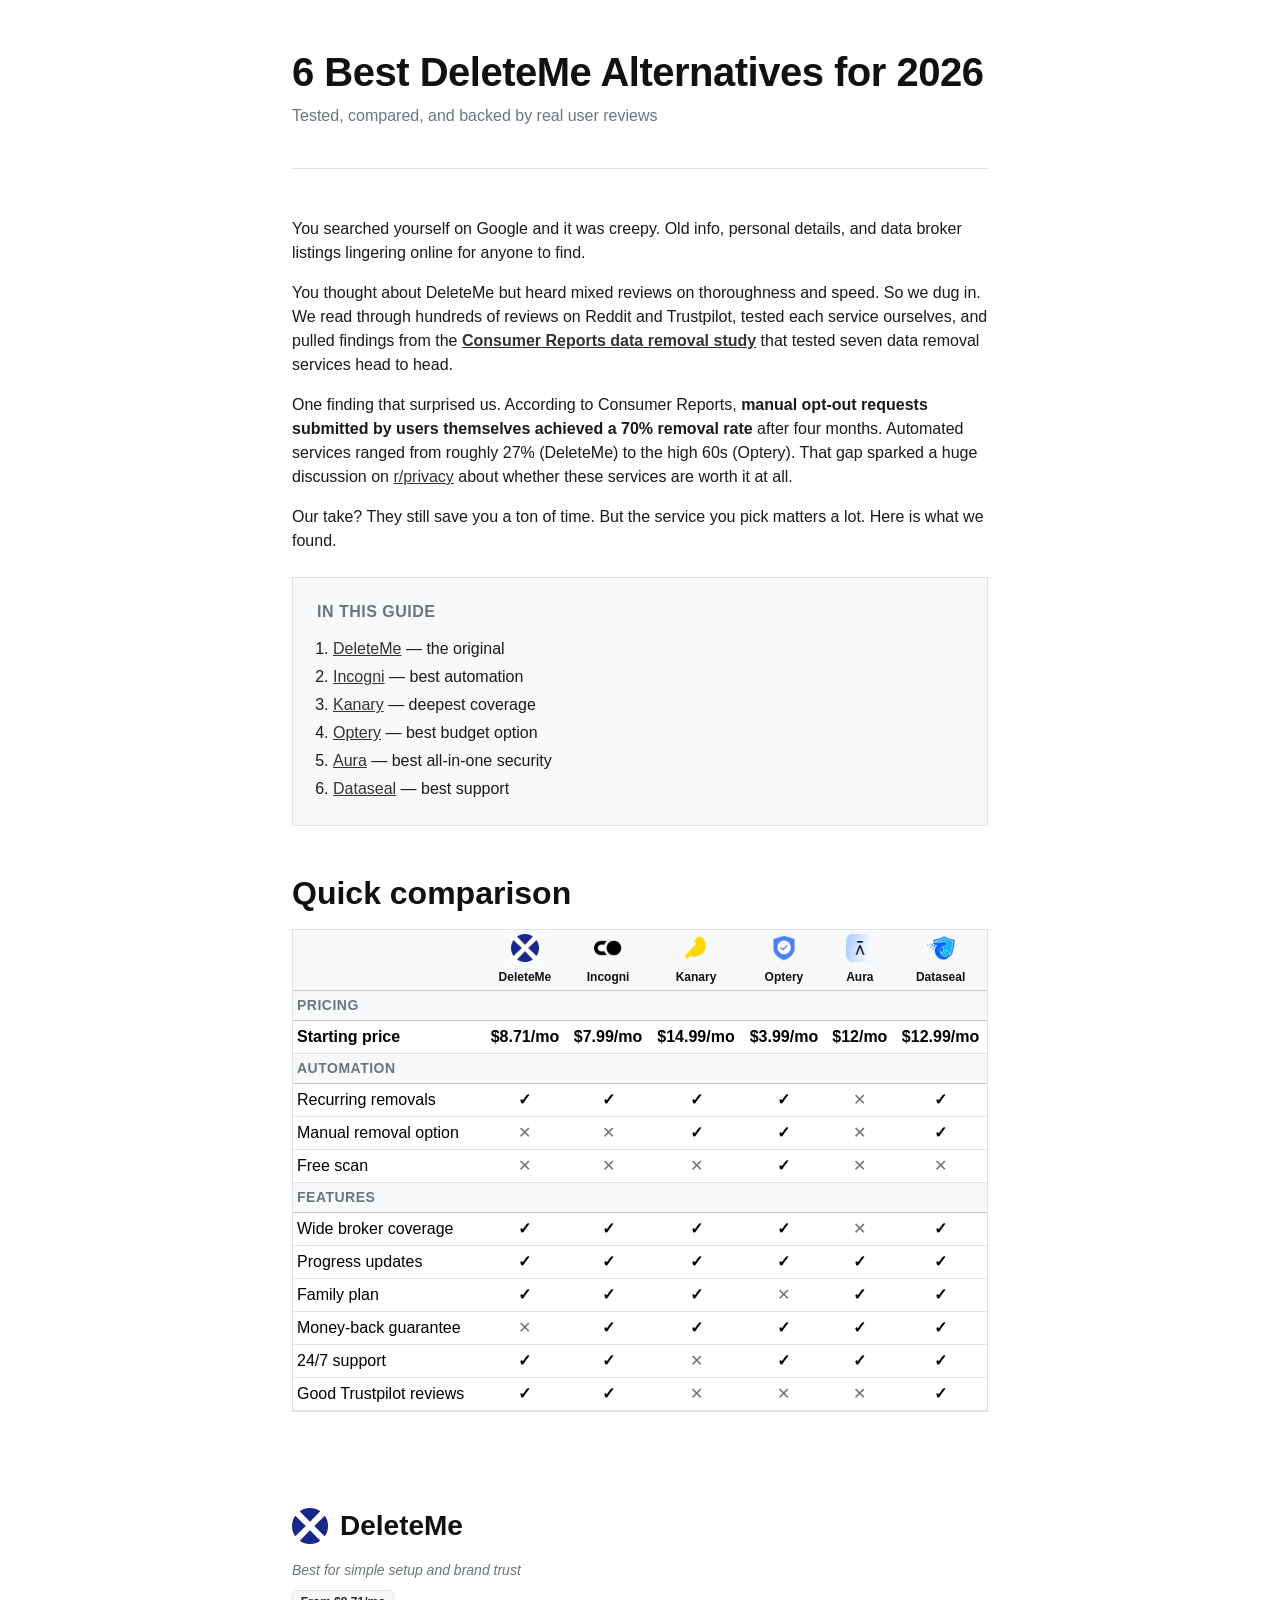
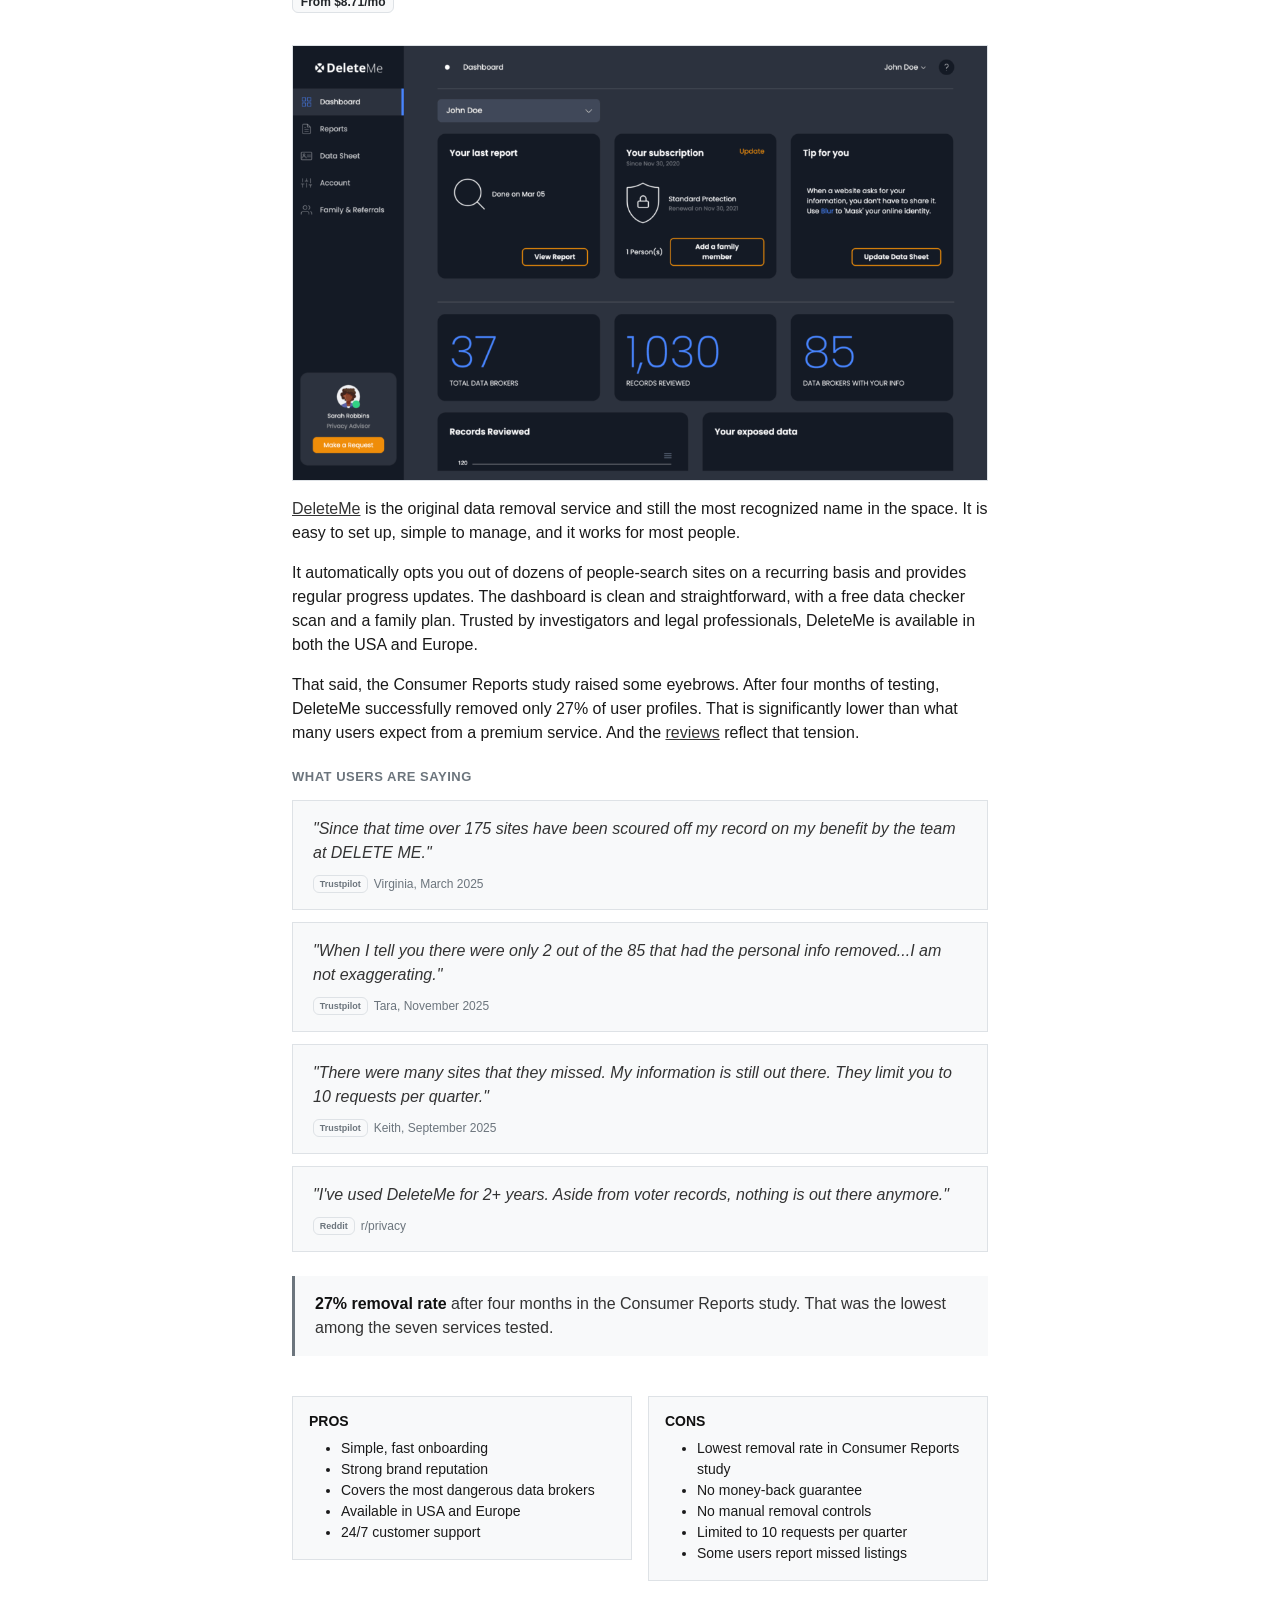
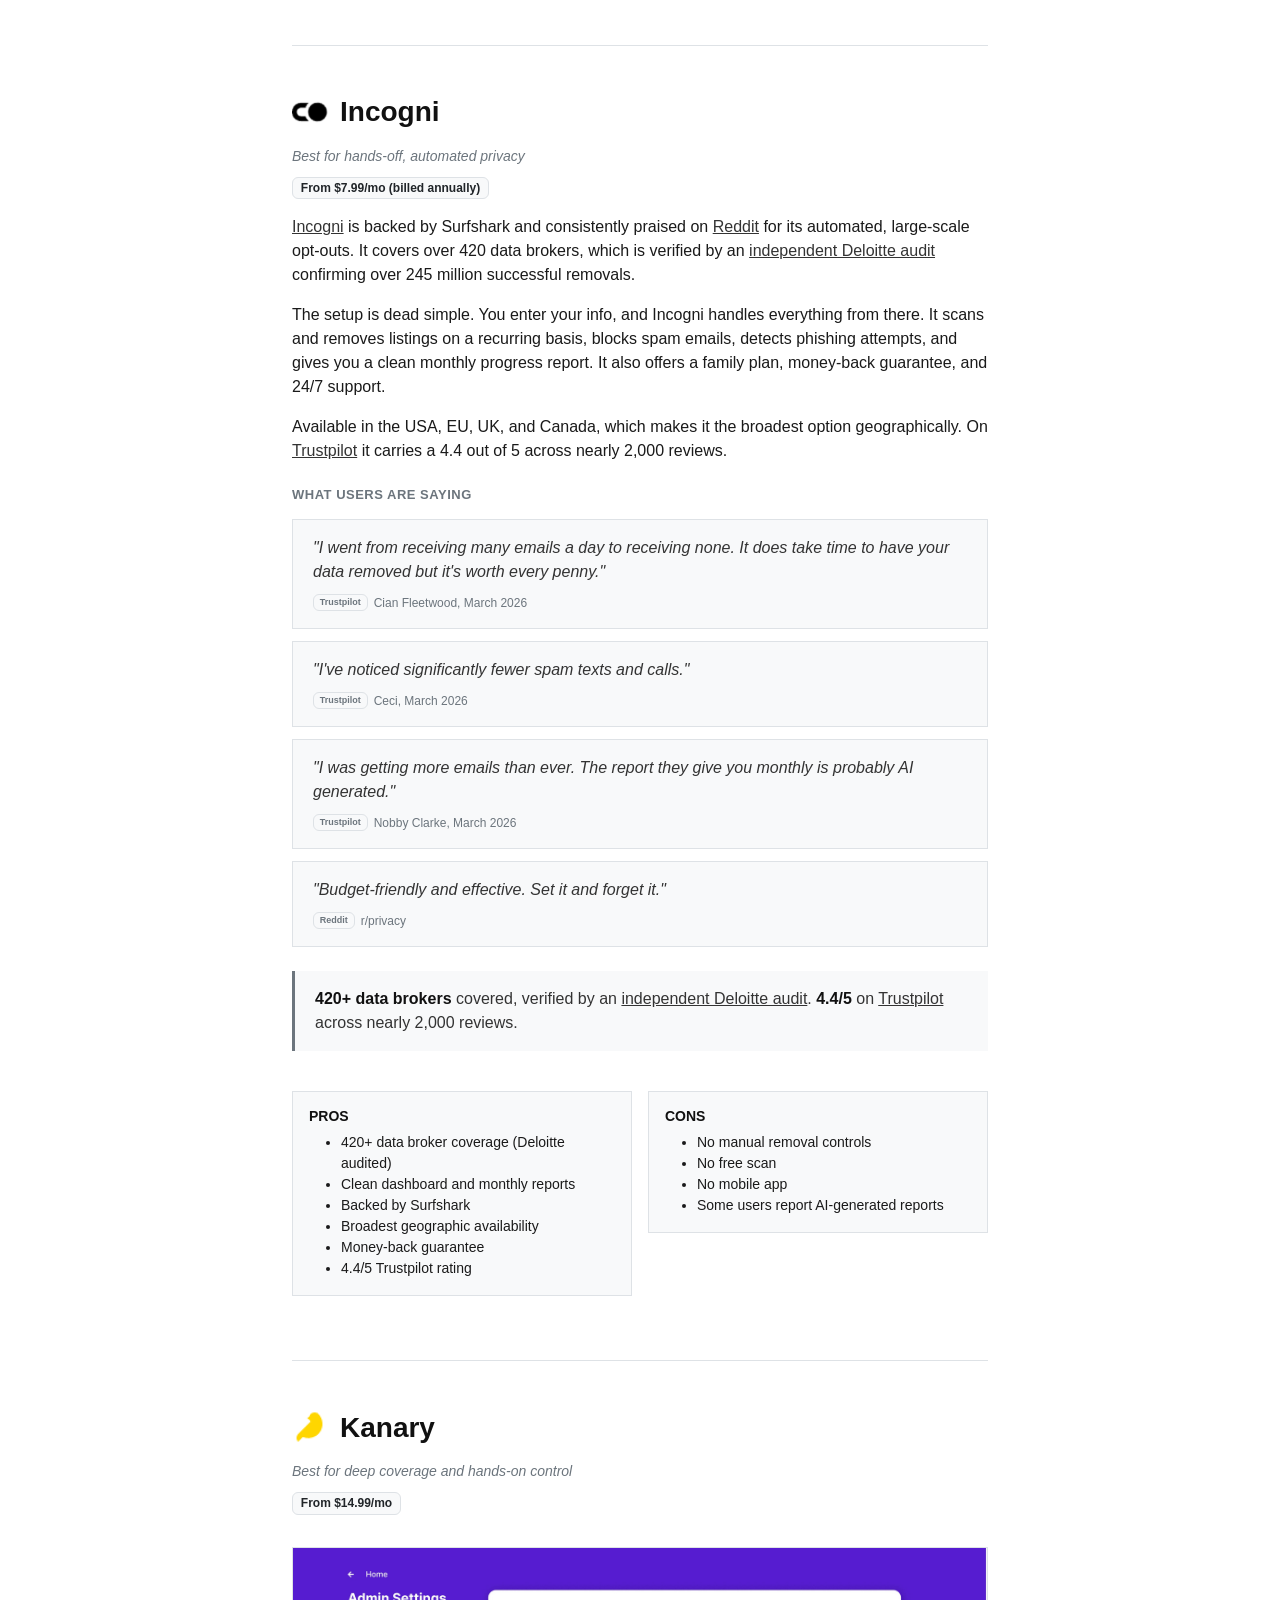
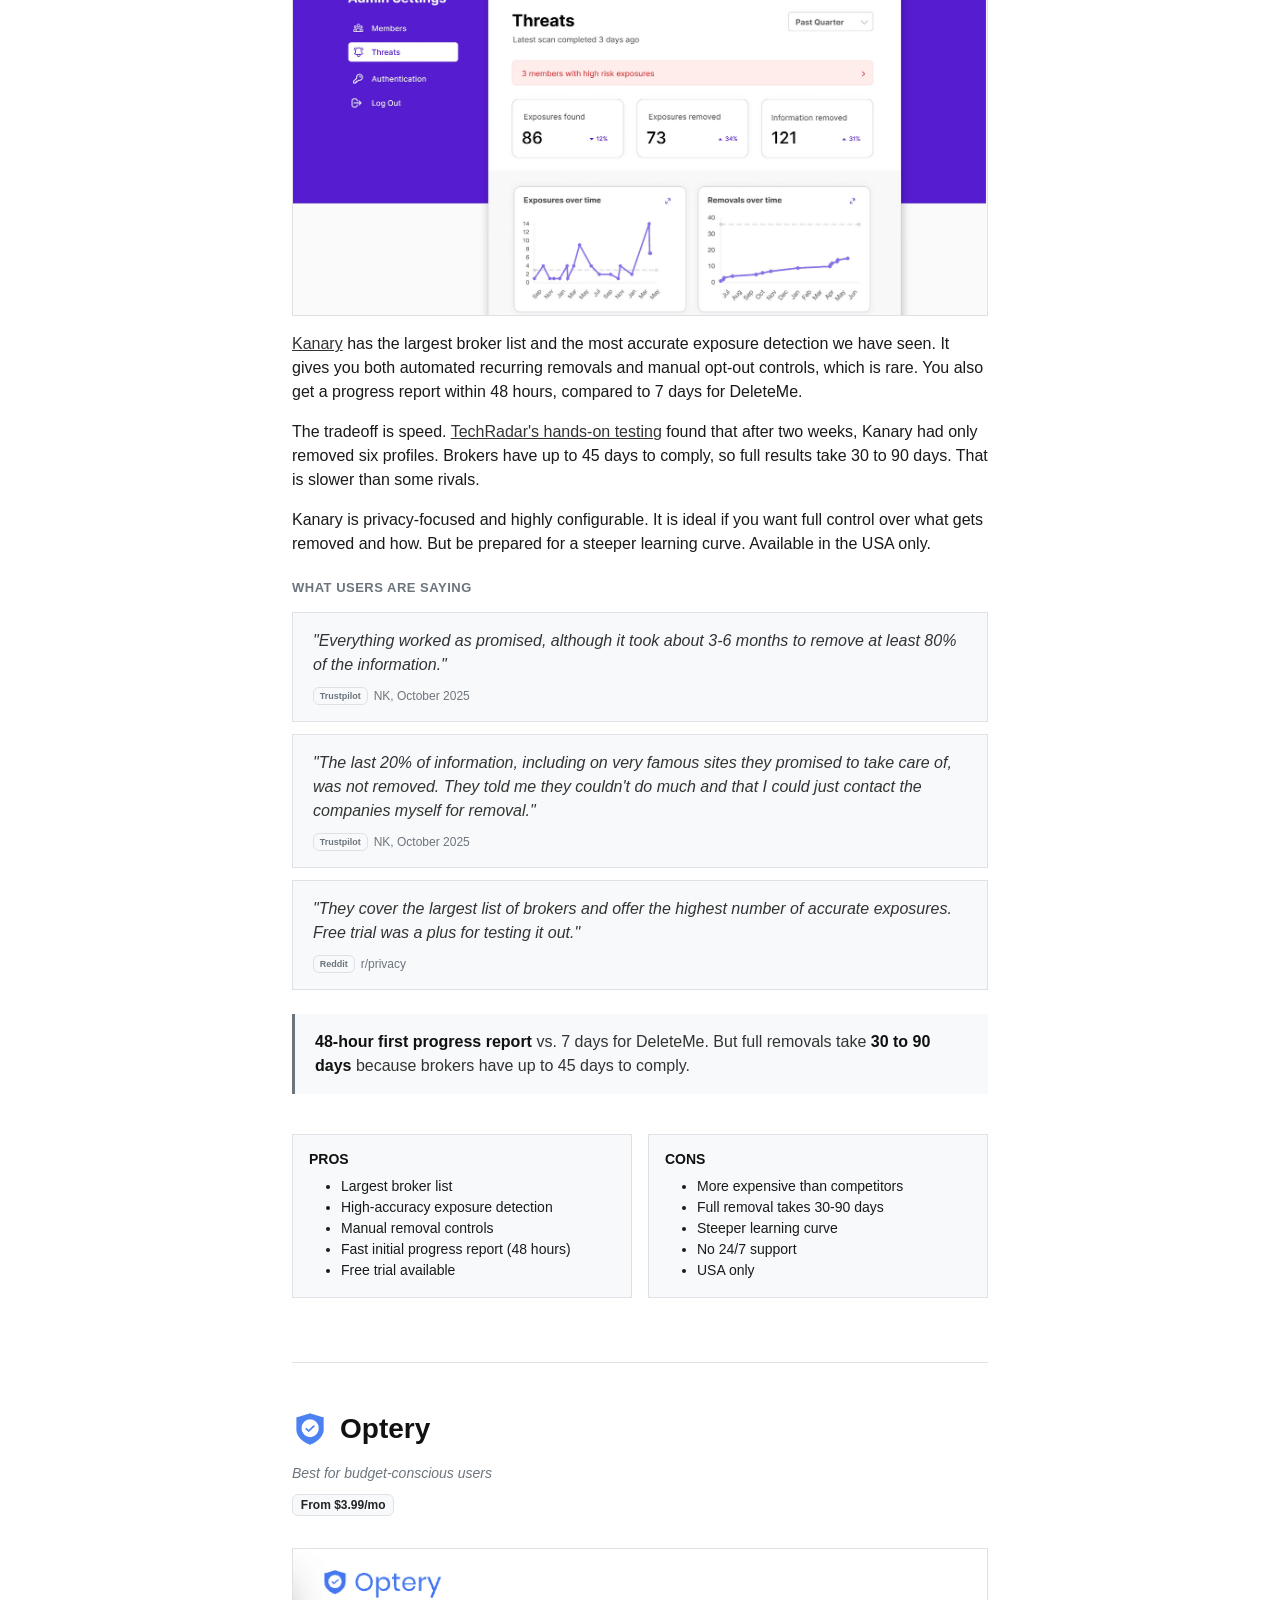
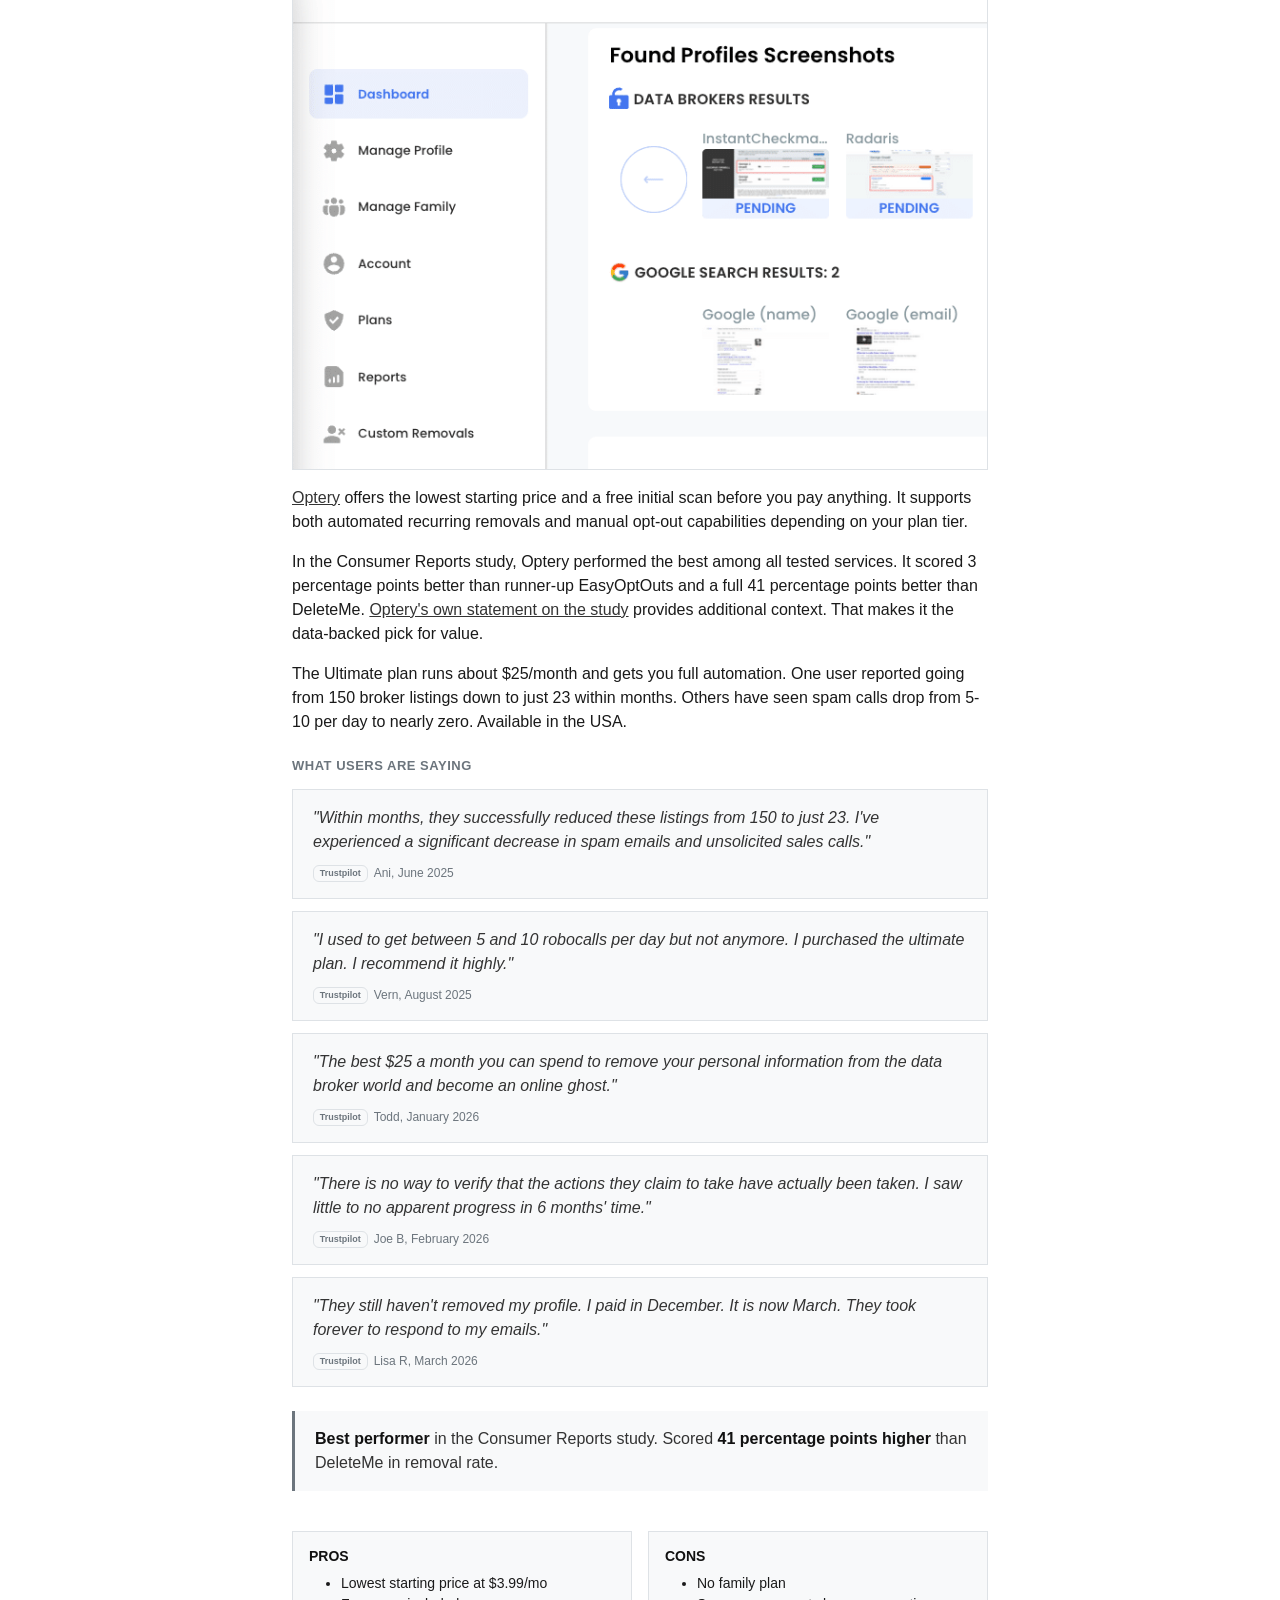
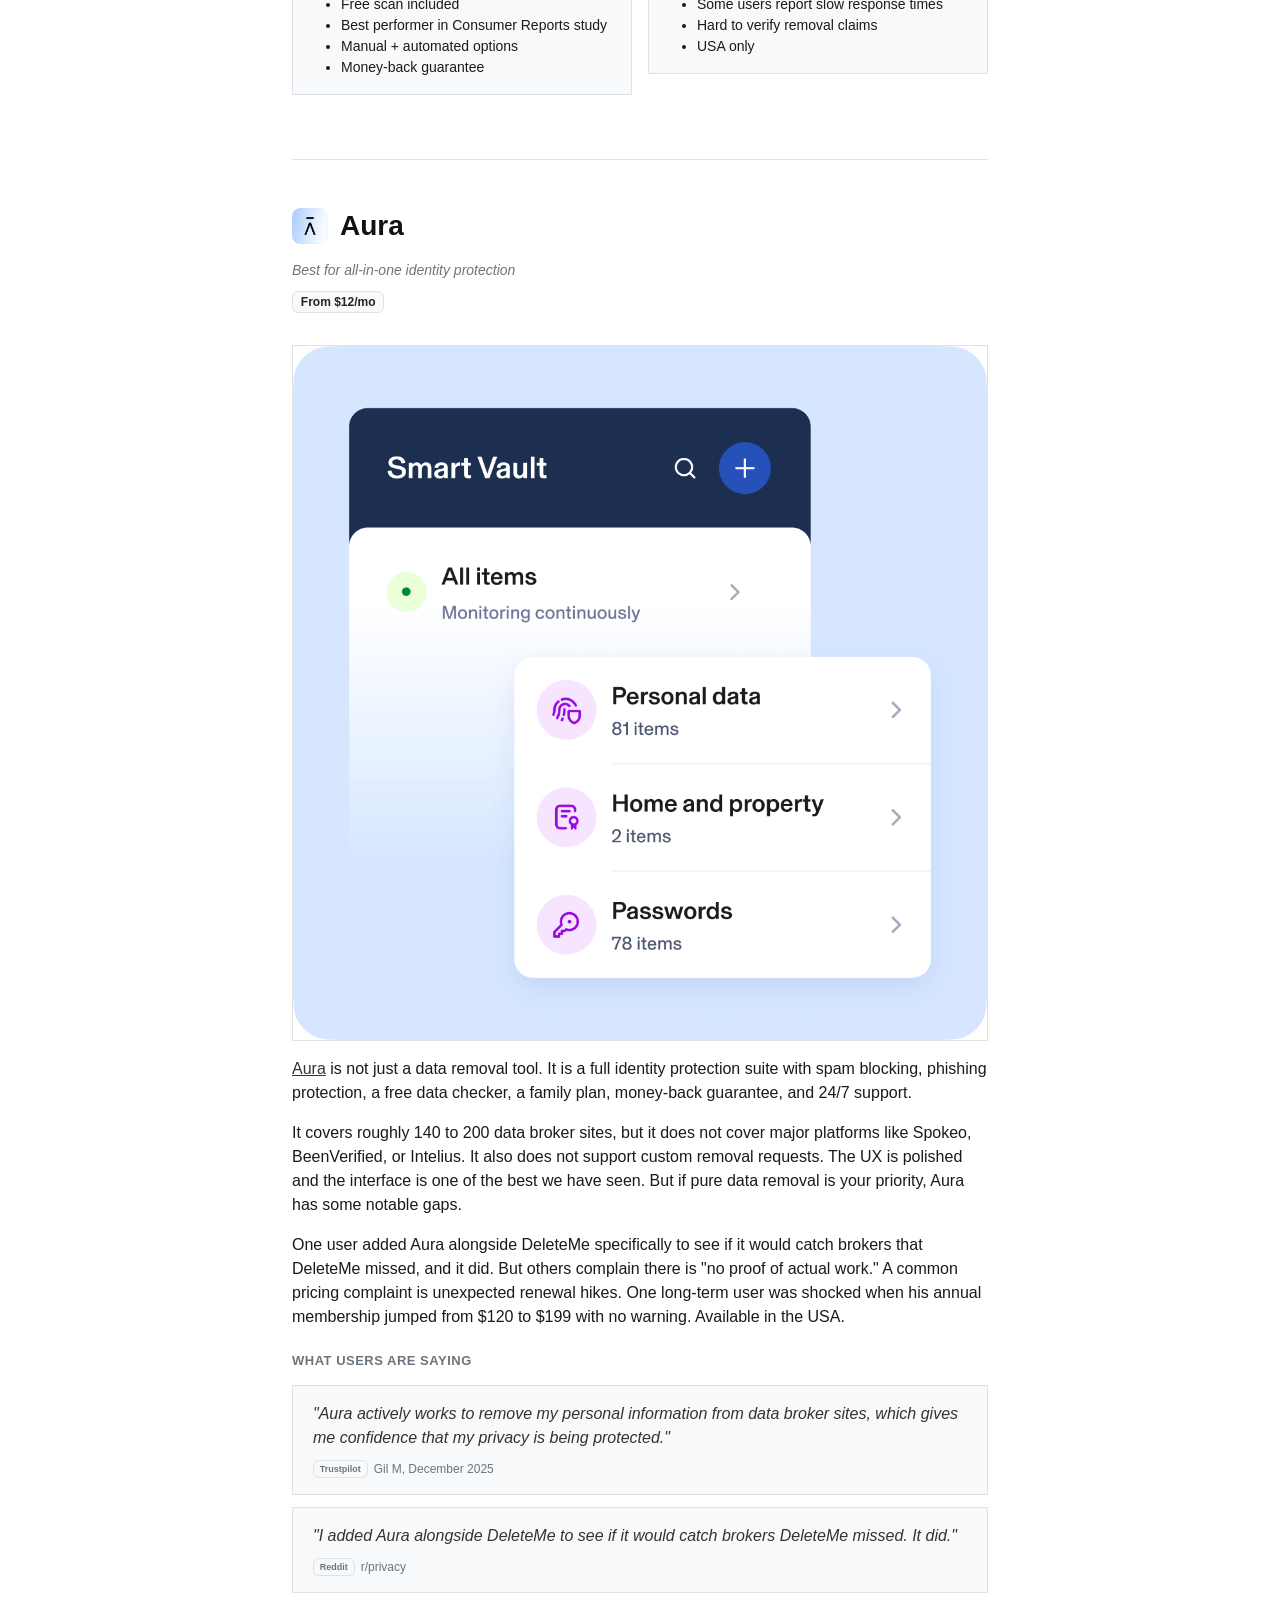
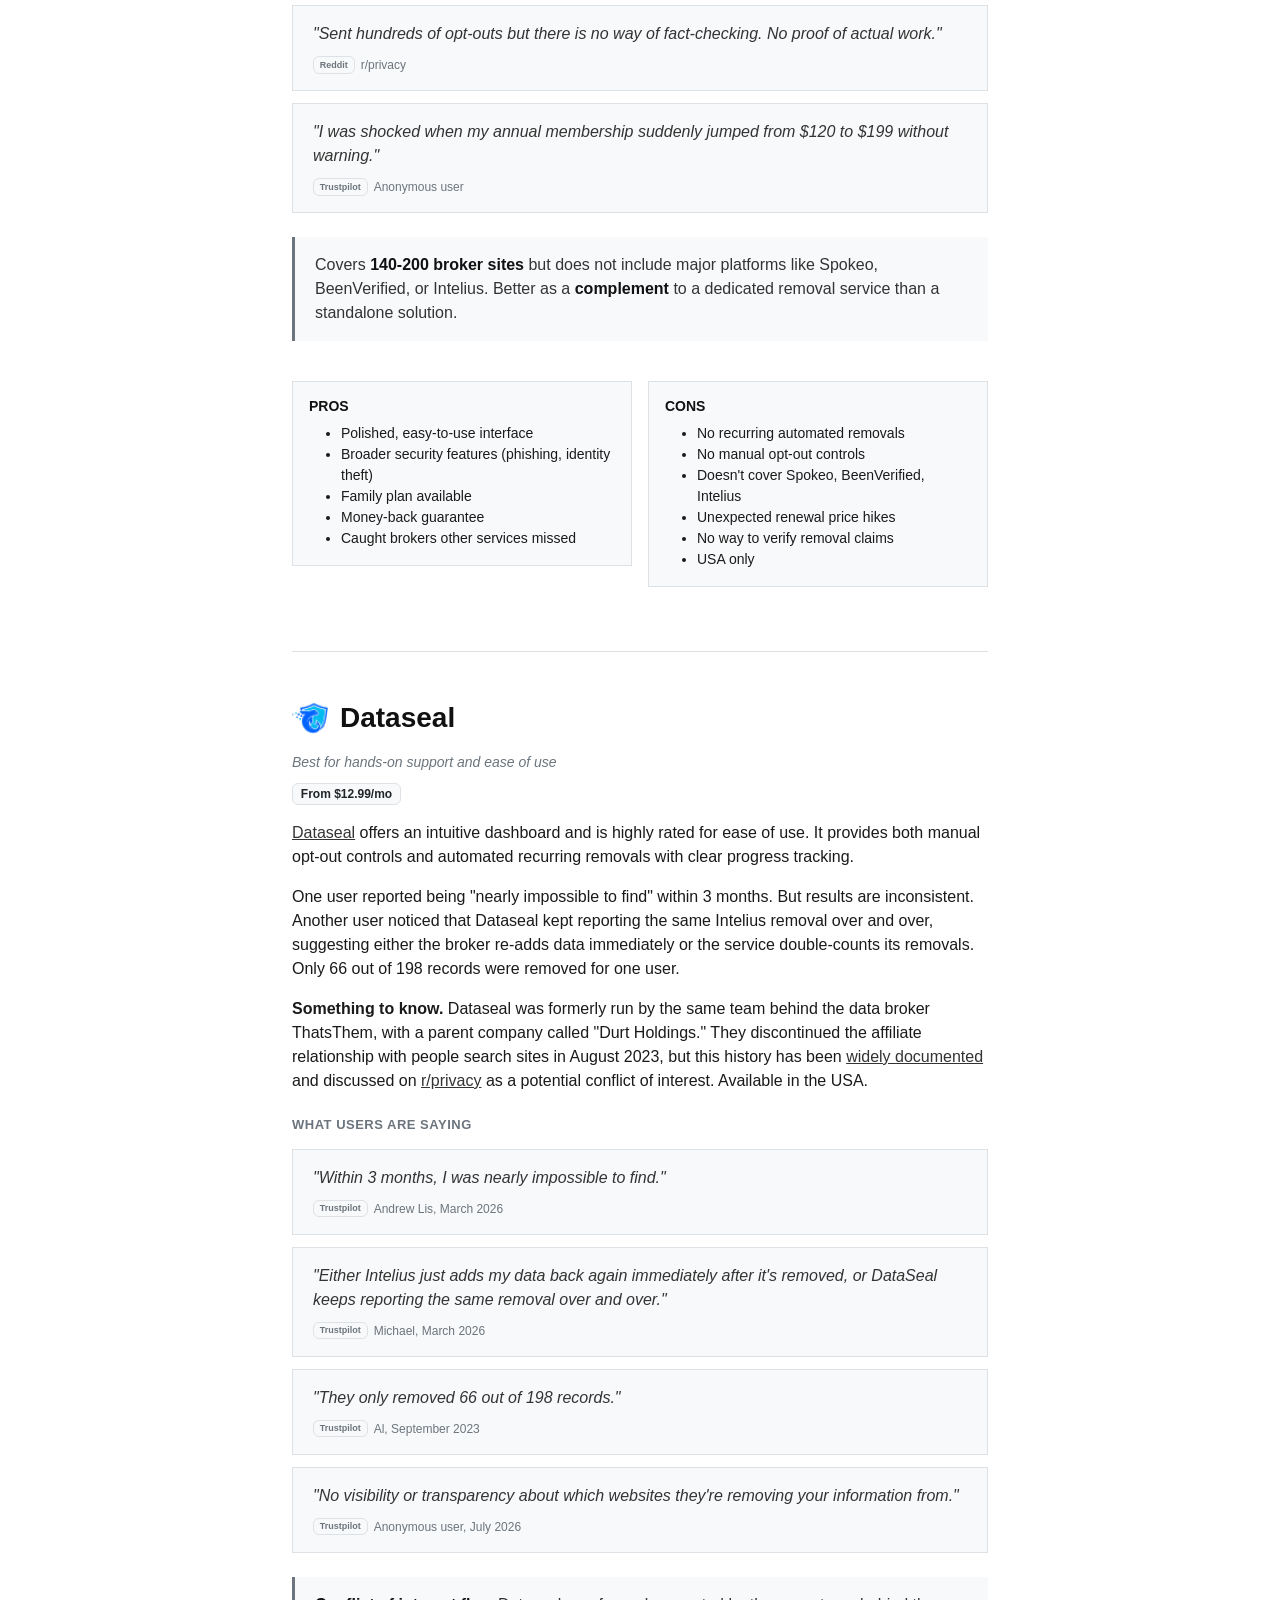
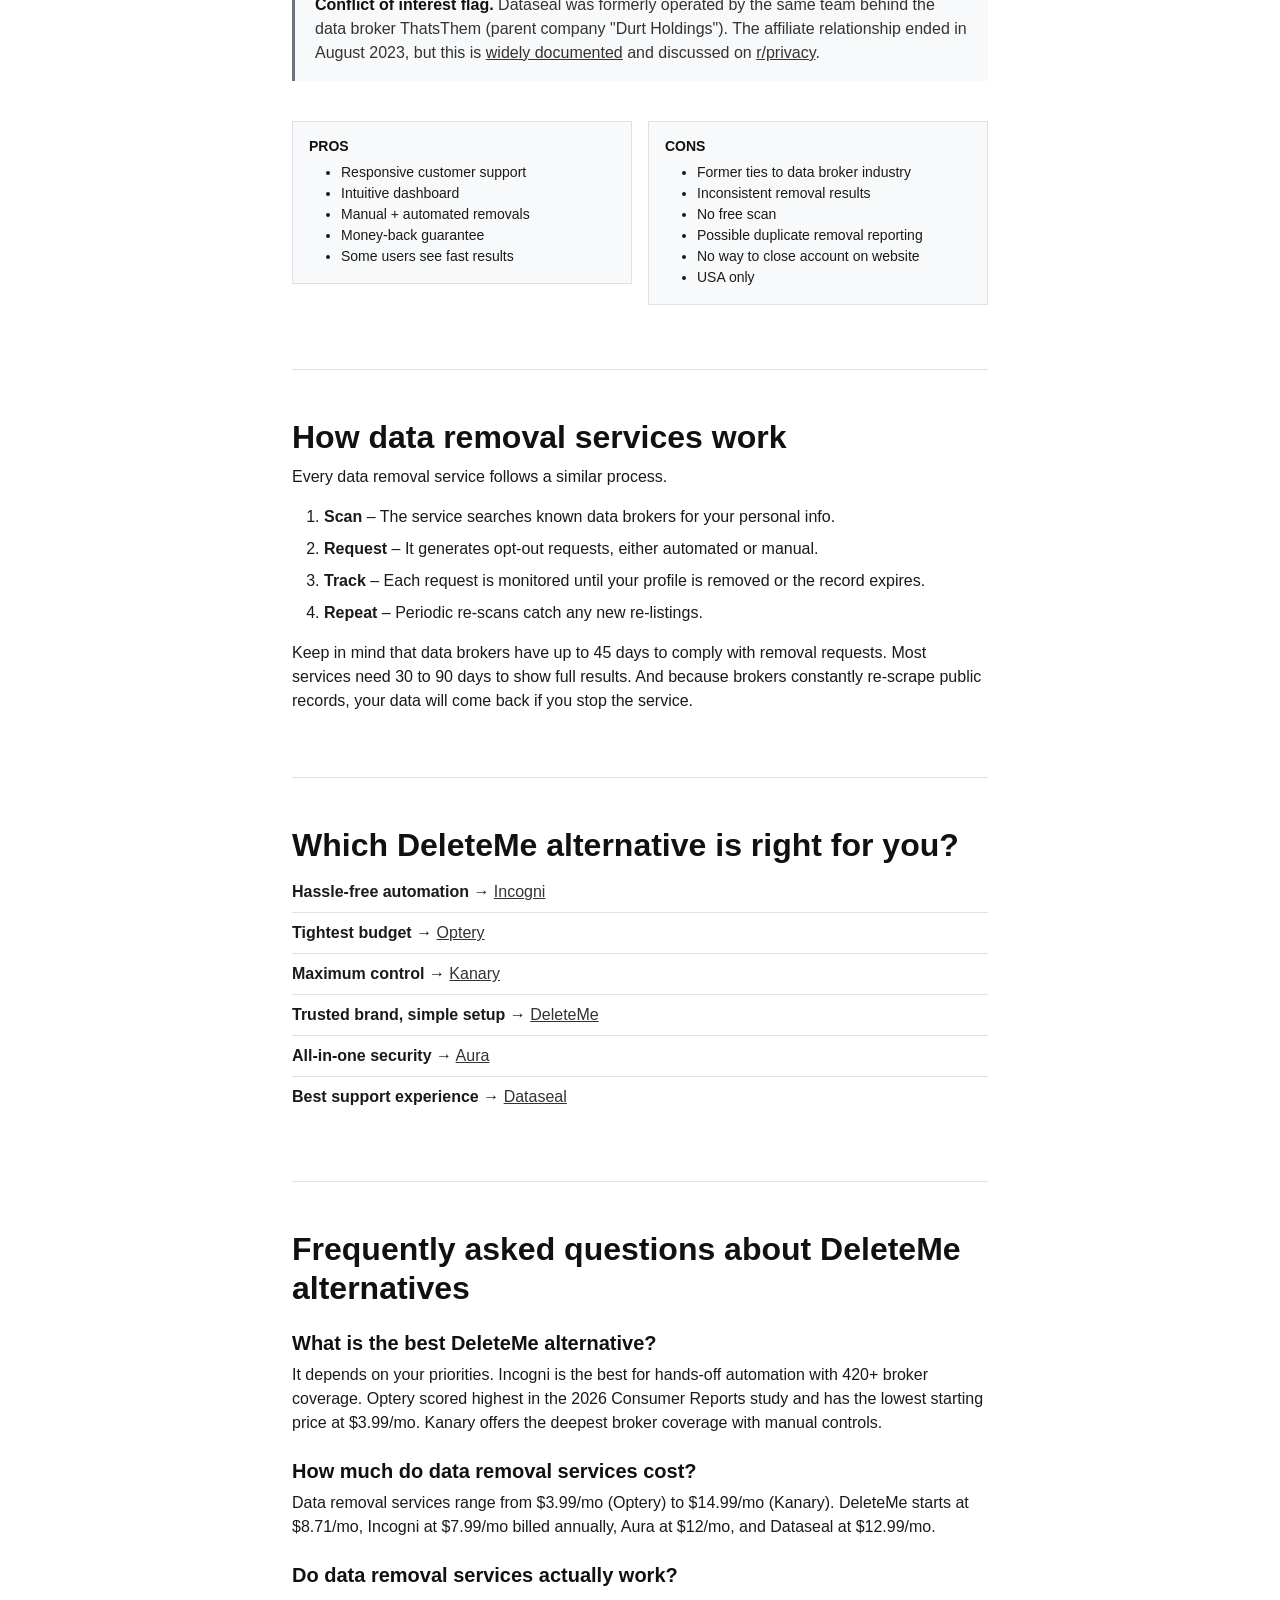
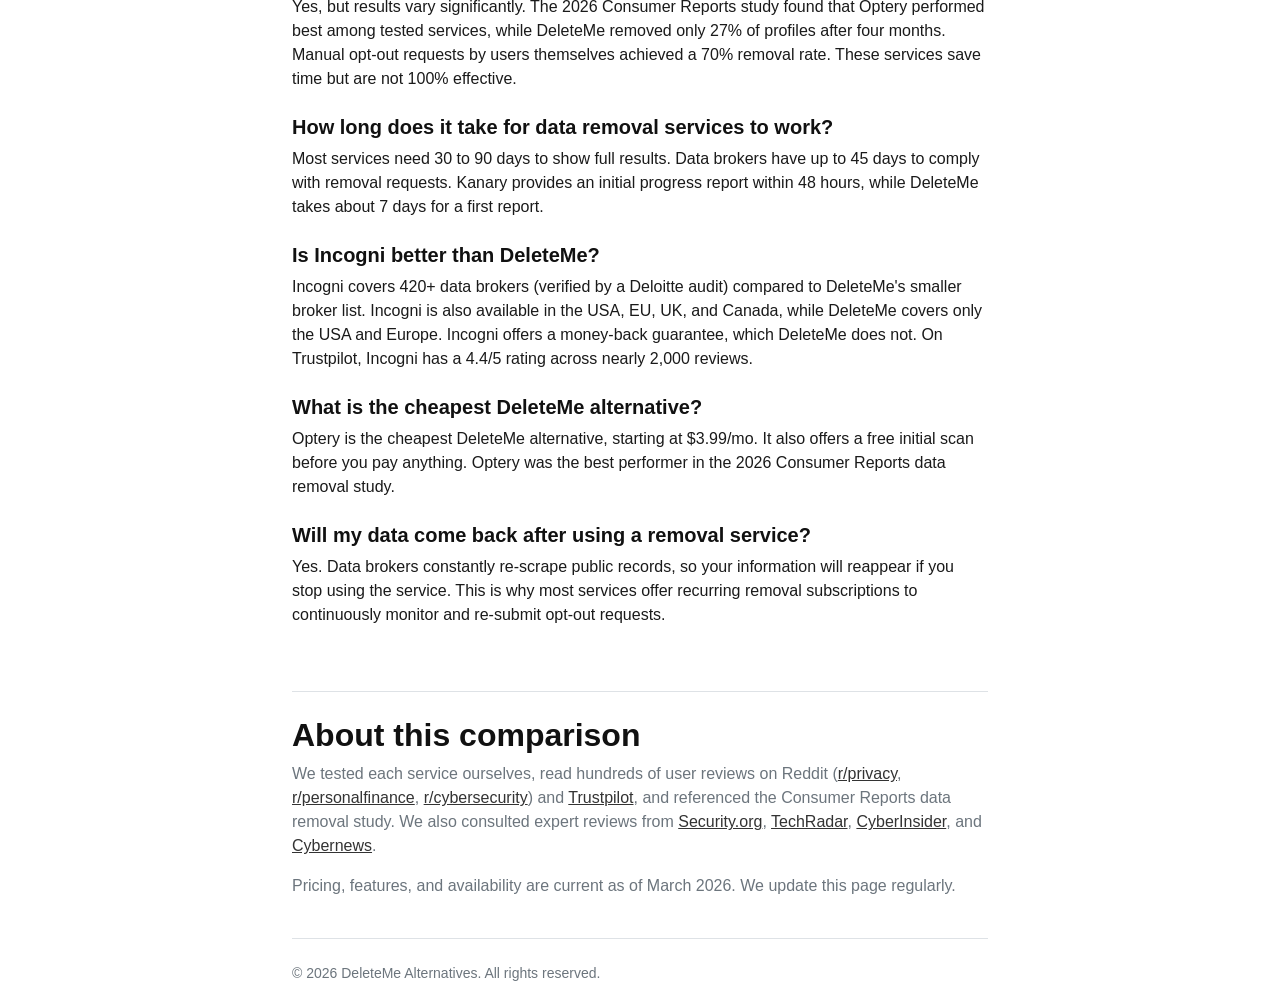
==== index.html @ 8600a9c1 "Switch to Bootstrap 5, single Consumer Reports link - Replaced custom CSS with Bootstrap 5.3.3 via C" ====
<!DOCTYPE html>
<html lang="en">
<head>
    <meta charset="utf-8"/>
    <meta name="viewport" content="width=device-width, initial-scale=1"/>

    <!-- Primary SEO -->
    <title>6 Best DeleteMe Alternatives for 2026 (Tested and Compared)</title>
    <meta name="description" content="Looking for a DeleteMe alternative? We tested Incogni, Kanary, Optery, Aura, and Dataseal side by side. Real user reviews from Reddit and Trustpilot, pricing, and Consumer Reports data included." />
    <meta name="keywords" content="DeleteMe alternatives, DeleteMe alternative, best data removal service, Incogni vs DeleteMe, Optery vs DeleteMe, data broker removal, personal data removal service, privacy protection service, remove personal information online" />
    <meta name="author" content="DeleteMe Alternatives" />
    <meta name="robots" content="index, follow, max-snippet:-1, max-image-preview:large, max-video-preview:-1" />
    <meta name="google-site-verification" content="CpULamWt_9IEMYlO3lXzUGSHd88udqYd3n6iPVcfiWs" />
    <link rel="canonical" href="https://deletemealternatives.com/" />

    <!-- Geo targeting -->
    <meta name="geo.region" content="US" />
    <meta name="geo.placename" content="United States" />
    <meta name="content-language" content="en-US" />

    <!-- Open Graph -->
    <meta property="og:type" content="article" />
    <meta property="og:title" content="6 Best DeleteMe Alternatives for 2026 (Tested and Compared)" />
    <meta property="og:description" content="We tested 6 data removal services and read hundreds of Reddit and Trustpilot reviews. See which DeleteMe alternative is right for you." />
    <meta property="og:url" content="https://deletemealternatives.com/" />
    <meta property="og:site_name" content="DeleteMe Alternatives" />
    <meta property="og:locale" content="en_US" />
    <meta property="og:image" content="https://deletemealternatives.com/images/og-image.png" />
    <meta property="og:image:width" content="1200" />
    <meta property="og:image:height" content="630" />
    <meta property="og:image:alt" content="Comparison of the 6 best DeleteMe alternatives for data removal in 2026" />
    <meta property="article:published_time" content="2025-06-01T00:00:00+00:00" />
    <meta property="article:modified_time" content="2026-03-15T00:00:00+00:00" />

    <!-- Twitter Card -->
    <meta name="twitter:card" content="summary_large_image" />
    <meta name="twitter:title" content="6 Best DeleteMe Alternatives for 2026 (Tested and Compared)" />
    <meta name="twitter:description" content="We tested 6 data removal services and read hundreds of Reddit and Trustpilot reviews. See which DeleteMe alternative is right for you." />
    <meta name="twitter:image" content="https://deletemealternatives.com/images/og-image.png" />
    <meta name="twitter:image:alt" content="Comparison of the 6 best DeleteMe alternatives for data removal in 2026" />

    <!-- Favicon -->
    <link rel="icon" type="image/png" sizes="96x96" href="/favicon-96x96.png">
    <link rel="icon" type="image/svg+xml" href="/favicon.svg">
    <link rel="shortcut icon" href="/favicon.ico">

    <!-- Bootstrap 5 CSS -->
    <link href="https://cdn.jsdelivr.net/npm/bootstrap@5.3.3/dist/css/bootstrap.min.css" rel="stylesheet" integrity="sha384-QWTKZyjpPEjISv5WaRU9OFeRpok6YcnS/JqOONHhCDLTISq5UkgC2p5b8O3cBSu" crossorigin="anonymous">
    <link rel="stylesheet" href="css/style.css">
</head>
<body>
  <div class="container" style="max-width: 720px;">

    <!-- Header -->
    <header class="site-header">
      <h1 class="fw-bold">6 Best DeleteMe Alternatives for 2026</h1>
      <p class="text-secondary mt-1 mb-0">Tested, compared, and backed by real user reviews</p>
    </header>

    <!-- Intro -->
    <section class="pt-5">
      <p>You searched yourself on Google and it was creepy. Old info, personal details, and data broker listings lingering online for anyone to find.</p>
      <p>You thought about DeleteMe but heard mixed reviews on thoroughness and speed. So we dug in. We read through hundreds of reviews on Reddit and Trustpilot, tested each service ourselves, and pulled findings from the <a href="https://www.consumerreports.org/electronics/personal-information/services-that-delete-data-from-people-search-sites-review-a2705843415/" target="_blank" rel="noopener"><strong>Consumer Reports data removal study</strong></a> that tested seven data removal services head to head.</p>
      <p>One finding that surprised us. According to Consumer Reports, <strong>manual opt-out requests submitted by users themselves achieved a 70% removal rate</strong> after four months. Automated services ranged from roughly 27% (DeleteMe) to the high 60s (Optery). That gap sparked a huge discussion on <a href="https://www.reddit.com/r/privacy/" target="_blank" rel="noopener">r/privacy</a> about whether these services are worth it at all.</p>
      <p>Our take? They still save you a ton of time. But the service you pick matters a lot. Here is what we found.</p>

      <!-- Table of Contents -->
      <nav class="bg-light border p-4 mt-4 mb-4">
        <h3 class="text-uppercase text-secondary fs-6 fw-semibold mb-3" style="letter-spacing: 0.5px;">In this guide</h3>
        <ol class="mb-0 ps-3">
          <li class="mb-1"><a href="#deleteme">DeleteMe</a> &mdash; the original</li>
          <li class="mb-1"><a href="#incogni">Incogni</a> &mdash; best automation</li>
          <li class="mb-1"><a href="#kanary">Kanary</a> &mdash; deepest coverage</li>
          <li class="mb-1"><a href="#optery">Optery</a> &mdash; best budget option</li>
          <li class="mb-1"><a href="#aura">Aura</a> &mdash; best all-in-one security</li>
          <li class="mb-0"><a href="#dataseal">Dataseal</a> &mdash; best support</li>
        </ol>
      </nav>
    </section>

    <!-- Comparison Table -->
    <h2 class="fw-bold mt-5 mb-3">Quick comparison</h2>
    <div class="table-responsive border mb-5">
      <table class="table table-hover table-sm mb-0 text-center align-middle" style="min-width: 640px;">
        <thead class="table-light">
          <tr>
            <th class="text-start" style="min-width: 140px;"></th>
            <th>
              <div class="company-cell">
                <img src="images/logo-deleteme.png" alt="DeleteMe logo" class="company-logo">
                <a href="#deleteme" class="company-name">DeleteMe</a>
              </div>
            </th>
            <th>
              <div class="company-cell">
                <img src="images/logo-incogni.png" alt="Incogni logo" class="company-logo">
                <a href="#incogni" class="company-name">Incogni</a>
              </div>
            </th>
            <th>
              <div class="company-cell">
                <img src="images/logo-kanary.png" alt="Kanary logo" class="company-logo">
                <a href="#kanary" class="company-name">Kanary</a>
              </div>
            </th>
            <th>
              <div class="company-cell">
                <img src="images/logo-optery.png" alt="Optery logo" class="company-logo">
                <a href="#optery" class="company-name">Optery</a>
              </div>
            </th>
            <th>
              <div class="company-cell">
                <img src="images/logo-aura.png" alt="Aura logo" class="company-logo">
                <a href="#aura" class="company-name">Aura</a>
              </div>
            </th>
            <th>
              <div class="company-cell">
                <img src="images/logo-dataseal.png" alt="Dataseal logo" class="company-logo">
                <a href="#dataseal" class="company-name">Dataseal</a>
              </div>
            </th>
          </tr>
        </thead>
        <tbody>
          <tr class="table-light"><td colspan="7" class="text-start fw-bold text-uppercase text-secondary small" style="letter-spacing: 0.5px;">Pricing</td></tr>
          <tr class="fw-semibold"><td class="text-start">Starting price</td><td>$8.71/mo</td><td>$7.99/mo</td><td>$14.99/mo</td><td>$3.99/mo</td><td>$12/mo</td><td>$12.99/mo</td></tr>
          <tr class="table-light"><td colspan="7" class="text-start fw-bold text-uppercase text-secondary small" style="letter-spacing: 0.5px;">Automation</td></tr>
          <tr><td class="text-start fw-medium">Recurring removals</td><td class="fw-bold">&#10003;</td><td class="fw-bold">&#10003;</td><td class="fw-bold">&#10003;</td><td class="fw-bold">&#10003;</td><td class="text-secondary">&#10005;</td><td class="fw-bold">&#10003;</td></tr>
          <tr><td class="text-start fw-medium">Manual removal option</td><td class="text-secondary">&#10005;</td><td class="text-secondary">&#10005;</td><td class="fw-bold">&#10003;</td><td class="fw-bold">&#10003;</td><td class="text-secondary">&#10005;</td><td class="fw-bold">&#10003;</td></tr>
          <tr><td class="text-start fw-medium">Free scan</td><td class="text-secondary">&#10005;</td><td class="text-secondary">&#10005;</td><td class="text-secondary">&#10005;</td><td class="fw-bold">&#10003;</td><td class="text-secondary">&#10005;</td><td class="text-secondary">&#10005;</td></tr>
          <tr class="table-light"><td colspan="7" class="text-start fw-bold text-uppercase text-secondary small" style="letter-spacing: 0.5px;">Features</td></tr>
          <tr><td class="text-start fw-medium">Wide broker coverage</td><td class="fw-bold">&#10003;</td><td class="fw-bold">&#10003;</td><td class="fw-bold">&#10003;</td><td class="fw-bold">&#10003;</td><td class="text-secondary">&#10005;</td><td class="fw-bold">&#10003;</td></tr>
          <tr><td class="text-start fw-medium">Progress updates</td><td class="fw-bold">&#10003;</td><td class="fw-bold">&#10003;</td><td class="fw-bold">&#10003;</td><td class="fw-bold">&#10003;</td><td class="fw-bold">&#10003;</td><td class="fw-bold">&#10003;</td></tr>
          <tr><td class="text-start fw-medium">Family plan</td><td class="fw-bold">&#10003;</td><td class="fw-bold">&#10003;</td><td class="fw-bold">&#10003;</td><td class="text-secondary">&#10005;</td><td class="fw-bold">&#10003;</td><td class="fw-bold">&#10003;</td></tr>
          <tr><td class="text-start fw-medium">Money-back guarantee</td><td class="text-secondary">&#10005;</td><td class="fw-bold">&#10003;</td><td class="fw-bold">&#10003;</td><td class="fw-bold">&#10003;</td><td class="fw-bold">&#10003;</td><td class="fw-bold">&#10003;</td></tr>
          <tr><td class="text-start fw-medium">24/7 support</td><td class="fw-bold">&#10003;</td><td class="fw-bold">&#10003;</td><td class="text-secondary">&#10005;</td><td class="fw-bold">&#10003;</td><td class="fw-bold">&#10003;</td><td class="fw-bold">&#10003;</td></tr>
          <tr><td class="text-start fw-medium">Good Trustpilot reviews</td><td class="fw-bold">&#10003;</td><td class="fw-bold">&#10003;</td><td class="text-secondary">&#10005;</td><td class="text-secondary">&#10005;</td><td class="text-secondary">&#10005;</td><td class="fw-bold">&#10003;</td></tr>
        </tbody>
      </table>
    </div>

    <!-- ==================== Product Sections ==================== -->

    <!-- DeleteMe -->
    <section class="py-5 border-bottom" id="deleteme">
      <div class="product-header mb-3">
        <img src="images/logo-deleteme.png" alt="DeleteMe logo">
        <h2 class="fw-bold fs-3">DeleteMe</h2>
      </div>
      <p class="text-secondary fst-italic small mb-2">Best for simple setup and brand trust</p>
      <span class="badge bg-light text-dark border fw-semibold mb-3">From $8.71/mo</span>

      <img src="images/screenshot-deleteme.jpg" alt="DeleteMe dashboard showing removal progress across data broker sites" class="product-screenshot img-fluid border my-3">

      <p><a href="https://joindeleteme.com/" target="_blank" rel="noopener">DeleteMe</a> is the original data removal service and still the most recognized name in the space. It is easy to set up, simple to manage, and it works for most people.</p>
      <p>It automatically opts you out of dozens of people-search sites on a recurring basis and provides regular progress updates. The dashboard is clean and straightforward, with a free data checker scan and a family plan. Trusted by investigators and legal professionals, DeleteMe is available in both the USA and Europe.</p>
      <p>That said, the Consumer Reports study raised some eyebrows. After four months of testing, DeleteMe successfully removed only 27% of user profiles. That is significantly lower than what many users expect from a premium service. And the <a href="https://www.trustpilot.com/review/joindeleteme.com" target="_blank" rel="noopener">reviews</a> reflect that tension.</p>

      <h6 class="text-uppercase text-secondary fw-semibold mt-4 mb-3" style="letter-spacing: 0.5px; font-size: 13px;">What users are saying</h6>
      <div class="review-card"><p>"Since that time over 175 sites have been scoured off my record on my benefit by the team at DELETE ME."</p><div class="review-source"><span class="badge bg-light text-secondary border">Trustpilot</span> Virginia, March 2025</div></div>
      <div class="review-card"><p>"When I tell you there were only 2 out of the 85 that had the personal info removed...I am not exaggerating."</p><div class="review-source"><span class="badge bg-light text-secondary border">Trustpilot</span> Tara, November 2025</div></div>
      <div class="review-card"><p>"There were many sites that they missed. My information is still out there. They limit you to 10 requests per quarter."</p><div class="review-source"><span class="badge bg-light text-secondary border">Trustpilot</span> Keith, September 2025</div></div>
      <div class="review-card"><p>"I've used DeleteMe for 2+ years. Aside from voter records, nothing is out there anymore."</p><div class="review-source"><span class="badge bg-light text-secondary border">Reddit</span> r/privacy</div></div>

      <div class="data-callout my-4"><p><span class="stat">27% removal rate</span> after four months in the Consumer Reports study. That was the lowest among the seven services tested.</p></div>

      <div class="row g-3 my-3">
        <div class="col-md-6">
          <div class="bg-light border p-3">
            <h6 class="text-uppercase fw-semibold small mb-2">Pros</h6>
            <ul class="small mb-0"><li>Simple, fast onboarding</li><li>Strong brand reputation</li><li>Covers the most dangerous data brokers</li><li>Available in USA and Europe</li><li>24/7 customer support</li></ul>
          </div>
        </div>
        <div class="col-md-6">
          <div class="bg-light border p-3">
            <h6 class="text-uppercase fw-semibold small mb-2">Cons</h6>
            <ul class="small mb-0"><li>Lowest removal rate in Consumer Reports study</li><li>No money-back guarantee</li><li>No manual removal controls</li><li>Limited to 10 requests per quarter</li><li>Some users report missed listings</li></ul>
          </div>
        </div>
      </div>
    </section>

    <!-- Incogni -->
    <section class="py-5 border-bottom" id="incogni">
      <div class="product-header mb-3">
        <img src="images/logo-incogni.png" alt="Incogni logo">
        <h2 class="fw-bold fs-3">Incogni</h2>
      </div>
      <p class="text-secondary fst-italic small mb-2">Best for hands-off, automated privacy</p>
      <span class="badge bg-light text-dark border fw-semibold mb-3">From $7.99/mo (billed annually)</span>

      <p><a href="https://incogni.com/" target="_blank" rel="noopener">Incogni</a> is backed by Surfshark and consistently praised on <a href="https://www.reddit.com/r/privacy/" target="_blank" rel="noopener">Reddit</a> for its automated, large-scale opt-outs. It covers over 420 data brokers, which is verified by an <a href="https://blog.incogni.com/review/" target="_blank" rel="noopener">independent Deloitte audit</a> confirming over 245 million successful removals.</p>
      <p>The setup is dead simple. You enter your info, and Incogni handles everything from there. It scans and removes listings on a recurring basis, blocks spam emails, detects phishing attempts, and gives you a clean monthly progress report. It also offers a family plan, money-back guarantee, and 24/7 support.</p>
      <p>Available in the USA, EU, UK, and Canada, which makes it the broadest option geographically. On <a href="https://www.trustpilot.com/review/incogni.com" target="_blank" rel="noopener">Trustpilot</a> it carries a 4.4 out of 5 across nearly 2,000 reviews.</p>

      <h6 class="text-uppercase text-secondary fw-semibold mt-4 mb-3" style="letter-spacing: 0.5px; font-size: 13px;">What users are saying</h6>
      <div class="review-card"><p>"I went from receiving many emails a day to receiving none. It does take time to have your data removed but it's worth every penny."</p><div class="review-source"><span class="badge bg-light text-secondary border">Trustpilot</span> Cian Fleetwood, March 2026</div></div>
      <div class="review-card"><p>"I've noticed significantly fewer spam texts and calls."</p><div class="review-source"><span class="badge bg-light text-secondary border">Trustpilot</span> Ceci, March 2026</div></div>
      <div class="review-card"><p>"I was getting more emails than ever. The report they give you monthly is probably AI generated."</p><div class="review-source"><span class="badge bg-light text-secondary border">Trustpilot</span> Nobby Clarke, March 2026</div></div>
      <div class="review-card"><p>"Budget-friendly and effective. Set it and forget it."</p><div class="review-source"><span class="badge bg-light text-secondary border">Reddit</span> r/privacy</div></div>

      <div class="data-callout my-4"><p><span class="stat">420+ data brokers</span> covered, verified by an <a href="https://blog.incogni.com/review/" target="_blank" rel="noopener">independent Deloitte audit</a>. <span class="stat">4.4/5</span> on <a href="https://www.trustpilot.com/review/incogni.com" target="_blank" rel="noopener">Trustpilot</a> across nearly 2,000 reviews.</p></div>

      <div class="row g-3 my-3">
        <div class="col-md-6">
          <div class="bg-light border p-3">
            <h6 class="text-uppercase fw-semibold small mb-2">Pros</h6>
            <ul class="small mb-0"><li>420+ data broker coverage (Deloitte audited)</li><li>Clean dashboard and monthly reports</li><li>Backed by Surfshark</li><li>Broadest geographic availability</li><li>Money-back guarantee</li><li>4.4/5 Trustpilot rating</li></ul>
          </div>
        </div>
        <div class="col-md-6">
          <div class="bg-light border p-3">
            <h6 class="text-uppercase fw-semibold small mb-2">Cons</h6>
            <ul class="small mb-0"><li>No manual removal controls</li><li>No free scan</li><li>No mobile app</li><li>Some users report AI-generated reports</li></ul>
          </div>
        </div>
      </div>
    </section>

    <!-- Kanary -->
    <section class="py-5 border-bottom" id="kanary">
      <div class="product-header mb-3">
        <img src="images/logo-kanary.png" alt="Kanary logo">
        <h2 class="fw-bold fs-3">Kanary</h2>
      </div>
      <p class="text-secondary fst-italic small mb-2">Best for deep coverage and hands-on control</p>
      <span class="badge bg-light text-dark border fw-semibold mb-3">From $14.99/mo</span>

      <img src="images/screenshot-kanary.jpg" alt="Kanary dashboard showing data broker exposure detection results" class="product-screenshot img-fluid border my-3">

      <p><a href="https://www.kanary.com/" target="_blank" rel="noopener">Kanary</a> has the largest broker list and the most accurate exposure detection we have seen. It gives you both automated recurring removals and manual opt-out controls, which is rare. You also get a progress report within 48 hours, compared to 7 days for DeleteMe.</p>
      <p>The tradeoff is speed. <a href="https://www.techradar.com/pro/security/kanary-data-removal-service-review" target="_blank" rel="noopener">TechRadar's hands-on testing</a> found that after two weeks, Kanary had only removed six profiles. Brokers have up to 45 days to comply, so full results take 30 to 90 days. That is slower than some rivals.</p>
      <p>Kanary is privacy-focused and highly configurable. It is ideal if you want full control over what gets removed and how. But be prepared for a steeper learning curve. Available in the USA only.</p>

      <h6 class="text-uppercase text-secondary fw-semibold mt-4 mb-3" style="letter-spacing: 0.5px; font-size: 13px;">What users are saying</h6>
      <div class="review-card"><p>"Everything worked as promised, although it took about 3-6 months to remove at least 80% of the information."</p><div class="review-source"><span class="badge bg-light text-secondary border">Trustpilot</span> NK, October 2025</div></div>
      <div class="review-card"><p>"The last 20% of information, including on very famous sites they promised to take care of, was not removed. They told me they couldn't do much and that I could just contact the companies myself for removal."</p><div class="review-source"><span class="badge bg-light text-secondary border">Trustpilot</span> NK, October 2025</div></div>
      <div class="review-card"><p>"They cover the largest list of brokers and offer the highest number of accurate exposures. Free trial was a plus for testing it out."</p><div class="review-source"><span class="badge bg-light text-secondary border">Reddit</span> r/privacy</div></div>

      <div class="data-callout my-4"><p><span class="stat">48-hour first progress report</span> vs. 7 days for DeleteMe. But full removals take <span class="stat">30 to 90 days</span> because brokers have up to 45 days to comply.</p></div>

      <div class="row g-3 my-3">
        <div class="col-md-6">
          <div class="bg-light border p-3">
            <h6 class="text-uppercase fw-semibold small mb-2">Pros</h6>
            <ul class="small mb-0"><li>Largest broker list</li><li>High-accuracy exposure detection</li><li>Manual removal controls</li><li>Fast initial progress report (48 hours)</li><li>Free trial available</li></ul>
          </div>
        </div>
        <div class="col-md-6">
          <div class="bg-light border p-3">
            <h6 class="text-uppercase fw-semibold small mb-2">Cons</h6>
            <ul class="small mb-0"><li>More expensive than competitors</li><li>Full removal takes 30-90 days</li><li>Steeper learning curve</li><li>No 24/7 support</li><li>USA only</li></ul>
          </div>
        </div>
      </div>
    </section>

    <!-- Optery -->
    <section class="py-5 border-bottom" id="optery">
      <div class="product-header mb-3">
        <img src="images/logo-optery.png" alt="Optery logo">
        <h2 class="fw-bold fs-3">Optery</h2>
      </div>
      <p class="text-secondary fst-italic small mb-2">Best for budget-conscious users</p>
      <span class="badge bg-light text-dark border fw-semibold mb-3">From $3.99/mo</span>

      <img src="images/screenshot-optery.jpg" alt="Optery dashboard showing personal data exposure scan results and removal status" class="product-screenshot img-fluid border my-3">

      <p><a href="https://www.optery.com/" target="_blank" rel="noopener">Optery</a> offers the lowest starting price and a free initial scan before you pay anything. It supports both automated recurring removals and manual opt-out capabilities depending on your plan tier.</p>
      <p>In the Consumer Reports study, Optery performed the best among all tested services. It scored 3 percentage points better than runner-up EasyOptOuts and a full 41 percentage points better than DeleteMe. <a href="https://www.optery.com/optery-statement-on-consumer-reports-people-search-removal-study/" target="_blank" rel="noopener">Optery's own statement on the study</a> provides additional context. That makes it the data-backed pick for value.</p>
      <p>The Ultimate plan runs about $25/month and gets you full automation. One user reported going from 150 broker listings down to just 23 within months. Others have seen spam calls drop from 5-10 per day to nearly zero. Available in the USA.</p>

      <h6 class="text-uppercase text-secondary fw-semibold mt-4 mb-3" style="letter-spacing: 0.5px; font-size: 13px;">What users are saying</h6>
      <div class="review-card"><p>"Within months, they successfully reduced these listings from 150 to just 23. I've experienced a significant decrease in spam emails and unsolicited sales calls."</p><div class="review-source"><span class="badge bg-light text-secondary border">Trustpilot</span> Ani, June 2025</div></div>
      <div class="review-card"><p>"I used to get between 5 and 10 robocalls per day but not anymore. I purchased the ultimate plan. I recommend it highly."</p><div class="review-source"><span class="badge bg-light text-secondary border">Trustpilot</span> Vern, August 2025</div></div>
      <div class="review-card"><p>"The best $25 a month you can spend to remove your personal information from the data broker world and become an online ghost."</p><div class="review-source"><span class="badge bg-light text-secondary border">Trustpilot</span> Todd, January 2026</div></div>
      <div class="review-card"><p>"There is no way to verify that the actions they claim to take have actually been taken. I saw little to no apparent progress in 6 months' time."</p><div class="review-source"><span class="badge bg-light text-secondary border">Trustpilot</span> Joe B, February 2026</div></div>
      <div class="review-card"><p>"They still haven't removed my profile. I paid in December. It is now March. They took forever to respond to my emails."</p><div class="review-source"><span class="badge bg-light text-secondary border">Trustpilot</span> Lisa R, March 2026</div></div>

      <div class="data-callout my-4"><p><span class="stat">Best performer</span> in the Consumer Reports study. Scored <span class="stat">41 percentage points higher</span> than DeleteMe in removal rate.</p></div>

      <div class="row g-3 my-3">
        <div class="col-md-6">
          <div class="bg-light border p-3">
            <h6 class="text-uppercase fw-semibold small mb-2">Pros</h6>
            <ul class="small mb-0"><li>Lowest starting price at $3.99/mo</li><li>Free scan included</li><li>Best performer in Consumer Reports study</li><li>Manual + automated options</li><li>Money-back guarantee</li></ul>
          </div>
        </div>
        <div class="col-md-6">
          <div class="bg-light border p-3">
            <h6 class="text-uppercase fw-semibold small mb-2">Cons</h6>
            <ul class="small mb-0"><li>No family plan</li><li>Some users report slow response times</li><li>Hard to verify removal claims</li><li>USA only</li></ul>
          </div>
        </div>
      </div>
    </section>

    <!-- Aura -->
    <section class="py-5 border-bottom" id="aura">
      <div class="product-header mb-3">
        <img src="images/logo-aura.png" alt="Aura logo">
        <h2 class="fw-bold fs-3">Aura</h2>
      </div>
      <p class="text-secondary fst-italic small mb-2">Best for all-in-one identity protection</p>
      <span class="badge bg-light text-dark border fw-semibold mb-3">From $12/mo</span>

      <img src="images/screenshot-aura.jpg" alt="Aura identity protection dashboard with security alerts and monitoring features" class="product-screenshot img-fluid border my-3">

      <p><a href="https://www.aura.com/" target="_blank" rel="noopener">Aura</a> is not just a data removal tool. It is a full identity protection suite with spam blocking, phishing protection, a free data checker, a family plan, money-back guarantee, and 24/7 support.</p>
      <p>It covers roughly 140 to 200 data broker sites, but it does not cover major platforms like Spokeo, BeenVerified, or Intelius. It also does not support custom removal requests. The UX is polished and the interface is one of the best we have seen. But if pure data removal is your priority, Aura has some notable gaps.</p>
      <p>One user added Aura alongside DeleteMe specifically to see if it would catch brokers that DeleteMe missed, and it did. But others complain there is "no proof of actual work." A common pricing complaint is unexpected renewal hikes. One long-term user was shocked when his annual membership jumped from $120 to $199 with no warning. Available in the USA.</p>

      <h6 class="text-uppercase text-secondary fw-semibold mt-4 mb-3" style="letter-spacing: 0.5px; font-size: 13px;">What users are saying</h6>
      <div class="review-card"><p>"Aura actively works to remove my personal information from data broker sites, which gives me confidence that my privacy is being protected."</p><div class="review-source"><span class="badge bg-light text-secondary border">Trustpilot</span> Gil M, December 2025</div></div>
      <div class="review-card"><p>"I added Aura alongside DeleteMe to see if it would catch brokers DeleteMe missed. It did."</p><div class="review-source"><span class="badge bg-light text-secondary border">Reddit</span> r/privacy</div></div>
      <div class="review-card"><p>"Sent hundreds of opt-outs but there is no way of fact-checking. No proof of actual work."</p><div class="review-source"><span class="badge bg-light text-secondary border">Reddit</span> r/privacy</div></div>
      <div class="review-card"><p>"I was shocked when my annual membership suddenly jumped from $120 to $199 without warning."</p><div class="review-source"><span class="badge bg-light text-secondary border">Trustpilot</span> Anonymous user</div></div>

      <div class="data-callout my-4"><p>Covers <span class="stat">140-200 broker sites</span> but does not include major platforms like Spokeo, BeenVerified, or Intelius. Better as a <span class="stat">complement</span> to a dedicated removal service than a standalone solution.</p></div>

      <div class="row g-3 my-3">
        <div class="col-md-6">
          <div class="bg-light border p-3">
            <h6 class="text-uppercase fw-semibold small mb-2">Pros</h6>
            <ul class="small mb-0"><li>Polished, easy-to-use interface</li><li>Broader security features (phishing, identity theft)</li><li>Family plan available</li><li>Money-back guarantee</li><li>Caught brokers other services missed</li></ul>
          </div>
        </div>
        <div class="col-md-6">
          <div class="bg-light border p-3">
            <h6 class="text-uppercase fw-semibold small mb-2">Cons</h6>
            <ul class="small mb-0"><li>No recurring automated removals</li><li>No manual opt-out controls</li><li>Doesn't cover Spokeo, BeenVerified, Intelius</li><li>Unexpected renewal price hikes</li><li>No way to verify removal claims</li><li>USA only</li></ul>
          </div>
        </div>
      </div>
    </section>

    <!-- Dataseal -->
    <section class="py-5 border-bottom" id="dataseal">
      <div class="product-header mb-3">
        <img src="images/logo-dataseal.png" alt="Dataseal logo">
        <h2 class="fw-bold fs-3">Dataseal</h2>
      </div>
      <p class="text-secondary fst-italic small mb-2">Best for hands-on support and ease of use</p>
      <span class="badge bg-light text-dark border fw-semibold mb-3">From $12.99/mo</span>

      <p><a href="https://dataseal.io/" target="_blank" rel="noopener">Dataseal</a> offers an intuitive dashboard and is highly rated for ease of use. It provides both manual opt-out controls and automated recurring removals with clear progress tracking.</p>
      <p>One user reported being "nearly impossible to find" within 3 months. But results are inconsistent. Another user noticed that Dataseal kept reporting the same Intelius removal over and over, suggesting either the broker re-adds data immediately or the service double-counts its removals. Only 66 out of 198 records were removed for one user.</p>
      <p><strong>Something to know.</strong> Dataseal was formerly run by the same team behind the data broker ThatsThem, with a parent company called "Durt Holdings." They discontinued the affiliate relationship with people search sites in August 2023, but this history has been <a href="https://www.optery.com/can-we-trust-onerep-helloprivacy-dataseal-and-brandyourself/" target="_blank" rel="noopener">widely documented</a> and discussed on <a href="https://www.reddit.com/r/privacy/" target="_blank" rel="noopener">r/privacy</a> as a potential conflict of interest. Available in the USA.</p>

      <h6 class="text-uppercase text-secondary fw-semibold mt-4 mb-3" style="letter-spacing: 0.5px; font-size: 13px;">What users are saying</h6>
      <div class="review-card"><p>"Within 3 months, I was nearly impossible to find."</p><div class="review-source"><span class="badge bg-light text-secondary border">Trustpilot</span> Andrew Lis, March 2026</div></div>
      <div class="review-card"><p>"Either Intelius just adds my data back again immediately after it's removed, or DataSeal keeps reporting the same removal over and over."</p><div class="review-source"><span class="badge bg-light text-secondary border">Trustpilot</span> Michael, March 2026</div></div>
      <div class="review-card"><p>"They only removed 66 out of 198 records."</p><div class="review-source"><span class="badge bg-light text-secondary border">Trustpilot</span> Al, September 2023</div></div>
      <div class="review-card"><p>"No visibility or transparency about which websites they're removing your information from."</p><div class="review-source"><span class="badge bg-light text-secondary border">Trustpilot</span> Anonymous user, July 2026</div></div>

      <div class="data-callout my-4"><p><span class="stat">Conflict of interest flag.</span> Dataseal was formerly operated by the same team behind the data broker ThatsThem (parent company "Durt Holdings"). The affiliate relationship ended in August 2023, but this is <a href="https://www.optery.com/can-we-trust-onerep-helloprivacy-dataseal-and-brandyourself/" target="_blank" rel="noopener">widely documented</a> and discussed on <a href="https://www.reddit.com/r/privacy/" target="_blank" rel="noopener">r/privacy</a>.</p></div>

      <div class="row g-3 my-3">
        <div class="col-md-6">
          <div class="bg-light border p-3">
            <h6 class="text-uppercase fw-semibold small mb-2">Pros</h6>
            <ul class="small mb-0"><li>Responsive customer support</li><li>Intuitive dashboard</li><li>Manual + automated removals</li><li>Money-back guarantee</li><li>Some users see fast results</li></ul>
          </div>
        </div>
        <div class="col-md-6">
          <div class="bg-light border p-3">
            <h6 class="text-uppercase fw-semibold small mb-2">Cons</h6>
            <ul class="small mb-0"><li>Former ties to data broker industry</li><li>Inconsistent removal results</li><li>No free scan</li><li>Possible duplicate removal reporting</li><li>No way to close account on website</li><li>USA only</li></ul>
          </div>
        </div>
      </div>
    </section>

    <!-- How It Works -->
    <section class="py-5">
      <h2 class="fw-bold">How data removal services work</h2>
      <p>Every data removal service follows a similar process.</p>
      <ol>
        <li class="mb-2"><strong>Scan</strong> &ndash; The service searches known data brokers for your personal info.</li>
        <li class="mb-2"><strong>Request</strong> &ndash; It generates opt-out requests, either automated or manual.</li>
        <li class="mb-2"><strong>Track</strong> &ndash; Each request is monitored until your profile is removed or the record expires.</li>
        <li class="mb-2"><strong>Repeat</strong> &ndash; Periodic re-scans catch any new re-listings.</li>
      </ol>
      <p>Keep in mind that data brokers have up to 45 days to comply with removal requests. Most services need 30 to 90 days to show full results. And because brokers constantly re-scrape public records, your data will come back if you stop the service.</p>
    </section>

    <!-- Verdict -->
    <section class="verdict py-5 border-top">
      <h2 class="fw-bold">Which DeleteMe alternative is right for you?</h2>
      <ul>
        <li><strong>Hassle-free automation</strong> &rarr; <a href="#incogni">Incogni</a></li>
        <li><strong>Tightest budget</strong> &rarr; <a href="#optery">Optery</a></li>
        <li><strong>Maximum control</strong> &rarr; <a href="#kanary">Kanary</a></li>
        <li><strong>Trusted brand, simple setup</strong> &rarr; <a href="#deleteme">DeleteMe</a></li>
        <li><strong>All-in-one security</strong> &rarr; <a href="#aura">Aura</a></li>
        <li><strong>Best support experience</strong> &rarr; <a href="#dataseal">Dataseal</a></li>
      </ul>
    </section>

    <!-- FAQ -->
    <section class="py-5 border-top">
      <h2 class="fw-bold">Frequently asked questions about DeleteMe alternatives</h2>

      <h5 class="fw-semibold mt-4">What is the best DeleteMe alternative?</h5>
      <p>It depends on your priorities. Incogni is the best for hands-off automation with 420+ broker coverage. Optery scored highest in the 2026 Consumer Reports study and has the lowest starting price at $3.99/mo. Kanary offers the deepest broker coverage with manual controls.</p>

      <h5 class="fw-semibold mt-4">How much do data removal services cost?</h5>
      <p>Data removal services range from $3.99/mo (Optery) to $14.99/mo (Kanary). DeleteMe starts at $8.71/mo, Incogni at $7.99/mo billed annually, Aura at $12/mo, and Dataseal at $12.99/mo.</p>

      <h5 class="fw-semibold mt-4">Do data removal services actually work?</h5>
      <p>Yes, but results vary significantly. The 2026 Consumer Reports study found that Optery performed best among tested services, while DeleteMe removed only 27% of profiles after four months. Manual opt-out requests by users themselves achieved a 70% removal rate. These services save time but are not 100% effective.</p>

      <h5 class="fw-semibold mt-4">How long does it take for data removal services to work?</h5>
      <p>Most services need 30 to 90 days to show full results. Data brokers have up to 45 days to comply with removal requests. Kanary provides an initial progress report within 48 hours, while DeleteMe takes about 7 days for a first report.</p>

      <h5 class="fw-semibold mt-4">Is Incogni better than DeleteMe?</h5>
      <p>Incogni covers 420+ data brokers (verified by a Deloitte audit) compared to DeleteMe's smaller broker list. Incogni is also available in the USA, EU, UK, and Canada, while DeleteMe covers only the USA and Europe. Incogni offers a money-back guarantee, which DeleteMe does not. On Trustpilot, Incogni has a 4.4/5 rating across nearly 2,000 reviews.</p>

      <h5 class="fw-semibold mt-4">What is the cheapest DeleteMe alternative?</h5>
      <p>Optery is the cheapest DeleteMe alternative, starting at $3.99/mo. It also offers a free initial scan before you pay anything. Optery was the best performer in the 2026 Consumer Reports data removal study.</p>

      <h5 class="fw-semibold mt-4">Will my data come back after using a removal service?</h5>
      <p>Yes. Data brokers constantly re-scrape public records, so your information will reappear if you stop using the service. This is why most services offer recurring removal subscriptions to continuously monitor and re-submit opt-out requests.</p>
    </section>

    <!-- Methodology -->
    <section class="py-4 border-top">
      <h2 class="fw-bold">About this comparison</h2>
      <p class="text-secondary">We tested each service ourselves, read hundreds of user reviews on Reddit (<a href="https://www.reddit.com/r/privacy/" target="_blank" rel="noopener">r/privacy</a>, <a href="https://www.reddit.com/r/personalfinance/" target="_blank" rel="noopener">r/personalfinance</a>, <a href="https://www.reddit.com/r/cybersecurity/" target="_blank" rel="noopener">r/cybersecurity</a>) and <a href="https://www.trustpilot.com/" target="_blank" rel="noopener">Trustpilot</a>, and referenced the Consumer Reports data removal study. We also consulted expert reviews from <a href="https://www.security.org/data-removal/best/" target="_blank" rel="noopener">Security.org</a>, <a href="https://www.techradar.com/pro/security/kanary-data-removal-service-review" target="_blank" rel="noopener">TechRadar</a>, <a href="https://cyberinsider.com/data-removal/incogni-vs-deleteme/" target="_blank" rel="noopener">CyberInsider</a>, and <a href="https://cybernews.com/privacy-tools/optery-vs-deleteme-vs-incogni/" target="_blank" rel="noopener">Cybernews</a>.</p>
      <p class="text-secondary">Pricing, features, and availability are current as of March 2026. We update this page regularly.</p>
    </section>

    <!-- Footer -->
    <footer class="py-4 border-top">
      <p class="text-secondary small mb-0">&copy; 2026 DeleteMe Alternatives. All rights reserved.</p>
    </footer>

  </div>

  <!-- JSON-LD Structured Data -->

  <!-- Article Schema -->
  <script type="application/ld+json">
  {
    "@context": "https://schema.org",
    "@type": "Article",
    "headline": "6 Best DeleteMe Alternatives for 2026 (Tested and Compared)",
    "description": "We tested 6 data removal services and read hundreds of Reddit and Trustpilot reviews. See which DeleteMe alternative is right for you.",
    "datePublished": "2025-06-01",
    "dateModified": "2026-03-15",
    "author": {
      "@type": "Organization",
      "name": "DeleteMe Alternatives",
      "url": "https://deletemealternatives.com"
    },
    "publisher": {
      "@type": "Organization",
      "name": "DeleteMe Alternatives",
      "url": "https://deletemealternatives.com"
    },
    "mainEntityOfPage": {
      "@type": "WebPage",
      "@id": "https://deletemealternatives.com/"
    },
    "about": {
      "@type": "Thing",
      "name": "Data removal services",
      "description": "Services that remove personal information from data broker websites"
    }
  }
  </script>

  <!-- ItemList Schema for the 6 alternatives -->
  <script type="application/ld+json">
  {
    "@context": "https://schema.org",
    "@type": "ItemList",
    "name": "Best DeleteMe Alternatives",
    "description": "A ranked list of the 6 best alternatives to DeleteMe for personal data removal",
    "numberOfItems": 6,
    "itemListElement": [
      {
        "@type": "ListItem",
        "position": 1,
        "item": {
          "@type": "SoftwareApplication",
          "name": "DeleteMe",
          "description": "The original data removal service. Easy setup, trusted by investigators and legal professionals. Available in USA and Europe.",
          "url": "https://joindeleteme.com/",
          "applicationCategory": "SecurityApplication",
          "operatingSystem": "Web",
          "offers": {
            "@type": "Offer",
            "price": "8.71",
            "priceCurrency": "USD"
          },
          "aggregateRating": {
            "@type": "AggregateRating",
            "ratingValue": "4.0",
            "bestRating": "5",
            "worstRating": "1",
            "ratingCount": "1200"
          }
        }
      },
      {
        "@type": "ListItem",
        "position": 2,
        "item": {
          "@type": "SoftwareApplication",
          "name": "Incogni",
          "description": "Automated data removal backed by Surfshark. Covers 420+ data brokers with Deloitte-audited results. Available in USA, EU, UK, and Canada.",
          "url": "https://incogni.com/",
          "applicationCategory": "SecurityApplication",
          "operatingSystem": "Web",
          "offers": {
            "@type": "Offer",
            "price": "7.99",
            "priceCurrency": "USD"
          },
          "aggregateRating": {
            "@type": "AggregateRating",
            "ratingValue": "4.4",
            "bestRating": "5",
            "worstRating": "1",
            "ratingCount": "2000"
          }
        }
      },
      {
        "@type": "ListItem",
        "position": 3,
        "item": {
          "@type": "SoftwareApplication",
          "name": "Kanary",
          "description": "Deep broker coverage with high-accuracy exposure detection. Offers both manual and automated removal controls. USA only.",
          "url": "https://www.kanary.com/",
          "applicationCategory": "SecurityApplication",
          "operatingSystem": "Web",
          "offers": {
            "@type": "Offer",
            "price": "14.99",
            "priceCurrency": "USD"
          }
        }
      },
      {
        "@type": "ListItem",
        "position": 4,
        "item": {
          "@type": "SoftwareApplication",
          "name": "Optery",
          "description": "Best performer in the Consumer Reports study. Free scan included. Lowest starting price at $3.99/mo. USA only.",
          "url": "https://www.optery.com/",
          "applicationCategory": "SecurityApplication",
          "operatingSystem": "Web",
          "offers": {
            "@type": "Offer",
            "price": "3.99",
            "priceCurrency": "USD"
          }
        }
      },
      {
        "@type": "ListItem",
        "position": 5,
        "item": {
          "@type": "SoftwareApplication",
          "name": "Aura",
          "description": "Full identity protection suite with data removal, phishing protection, and spam blocking. Covers 140-200 broker sites. USA only.",
          "url": "https://www.aura.com/",
          "applicationCategory": "SecurityApplication",
          "operatingSystem": "Web",
          "offers": {
            "@type": "Offer",
            "price": "12.00",
            "priceCurrency": "USD"
          }
        }
      },
      {
        "@type": "ListItem",
        "position": 6,
        "item": {
          "@type": "SoftwareApplication",
          "name": "Dataseal",
          "description": "Intuitive dashboard with manual and automated removals. Responsive customer support. USA only.",
          "url": "https://dataseal.io/",
          "applicationCategory": "SecurityApplication",
          "operatingSystem": "Web",
          "offers": {
            "@type": "Offer",
            "price": "12.99",
            "priceCurrency": "USD"
          }
        }
      }
    ]
  }
  </script>

  <!-- FAQ Schema -->
  <script type="application/ld+json">
  {
    "@context": "https://schema.org",
    "@type": "FAQPage",
    "mainEntity": [
      {
        "@type": "Question",
        "name": "What is the best DeleteMe alternative?",
        "acceptedAnswer": {
          "@type": "Answer",
          "text": "It depends on your priorities. Incogni is the best for hands-off automation with 420+ broker coverage. Optery scored highest in the 2026 Consumer Reports study and has the lowest starting price at $3.99/mo. Kanary offers the deepest broker coverage with manual controls."
        }
      },
      {
        "@type": "Question",
        "name": "How much do data removal services cost?",
        "acceptedAnswer": {
          "@type": "Answer",
          "text": "Data removal services range from $3.99/mo (Optery) to $14.99/mo (Kanary). DeleteMe starts at $8.71/mo, Incogni at $7.99/mo billed annually, Aura at $12/mo, and Dataseal at $12.99/mo."
        }
      },
      {
        "@type": "Question",
        "name": "Do data removal services actually work?",
        "acceptedAnswer": {
          "@type": "Answer",
          "text": "Yes, but results vary significantly. The 2026 Consumer Reports study found that Optery performed best among tested services, while DeleteMe removed only 27% of profiles after four months. Manual opt-out requests by users themselves achieved a 70% removal rate. These services save time but are not 100% effective."
        }
      },
      {
        "@type": "Question",
        "name": "How long does it take for data removal services to work?",
        "acceptedAnswer": {
          "@type": "Answer",
          "text": "Most services need 30 to 90 days to show full results. Data brokers have up to 45 days to comply with removal requests. Kanary provides an initial progress report within 48 hours, while DeleteMe takes about 7 days for a first report."
        }
      },
      {
        "@type": "Question",
        "name": "Is Incogni better than DeleteMe?",
        "acceptedAnswer": {
          "@type": "Answer",
          "text": "Incogni covers 420+ data brokers (verified by a Deloitte audit) compared to DeleteMe's smaller broker list. Incogni is also available in the USA, EU, UK, and Canada, while DeleteMe covers only the USA and Europe. Incogni offers a money-back guarantee, which DeleteMe does not. On Trustpilot, Incogni has a 4.4/5 rating across nearly 2,000 reviews."
        }
      },
      {
        "@type": "Question",
        "name": "What is the cheapest DeleteMe alternative?",
        "acceptedAnswer": {
          "@type": "Answer",
          "text": "Optery is the cheapest DeleteMe alternative, starting at $3.99/mo. It also offers a free initial scan before you pay anything. Optery was the best performer in the 2026 Consumer Reports data removal study."
        }
      },
      {
        "@type": "Question",
        "name": "Will my data come back after using a removal service?",
        "acceptedAnswer": {
          "@type": "Answer",
          "text": "Yes. Data brokers constantly re-scrape public records, so your information will reappear if you stop using the service. This is why most services offer recurring removal subscriptions to continuously monitor and re-submit opt-out requests."
        }
      }
    ]
  }
  </script>

  <!-- BreadcrumbList Schema -->
  <script type="application/ld+json">
  {
    "@context": "https://schema.org",
    "@type": "BreadcrumbList",
    "itemListElement": [
      {
        "@type": "ListItem",
        "position": 1,
        "name": "Home",
        "item": "https://deletemealternatives.com/"
      }
    ]
  }
  </script>

  <!-- WebSite Schema for sitelinks search -->
  <script type="application/ld+json">
  {
    "@context": "https://schema.org",
    "@type": "WebSite",
    "name": "DeleteMe Alternatives",
    "url": "https://deletemealternatives.com/",
    "description": "Independent comparison of the best DeleteMe alternatives for personal data removal"
  }
  </script>

</body>
</html>
---- css/style.css ----
/* ===== Bootstrap overrides ===== */
body {
  font-family: Helvetica, Arial, sans-serif;
  color: #1a1a1a;
  -webkit-font-smoothing: antialiased;
}

h1, h2, h3, h4, h5, h6 {
  font-family: Helvetica, Arial, sans-serif;
  color: #111;
}

a {
  color: #333;
}

a:hover {
  color: #111;
}

/* ===== Header ===== */
.site-header {
  padding: 48px 0 40px;
  border-bottom: 1px solid #dee2e6;
}

.site-header h1 {
  letter-spacing: -0.5px;
}

/* ===== Company logos in table ===== */
.company-cell {
  display: flex;
  flex-direction: column;
  align-items: center;
  gap: 6px;
}

.company-logo {
  width: 28px;
  height: 28px;
  object-fit: contain;
}

.company-name {
  font-size: 12px;
  font-weight: 600;
  color: #111;
  text-decoration: none;
}

.company-name:hover {
  color: #555;
}

/* ===== Product sections ===== */
.product-header {
  display: flex;
  align-items: center;
  gap: 12px;
}

.product-header img {
  width: 36px;
  height: 36px;
  object-fit: contain;
}

.product-header h2 {
  margin: 0;
}

.product-screenshot {
  width: 100%;
  height: auto;
}

/* ===== Review cards ===== */
.review-card {
  background: #f8f9fa;
  border: 1px solid #dee2e6;
  padding: 16px 20px;
  margin-bottom: 12px;
}

.review-card p {
  margin: 0;
  font-style: italic;
  color: #333;
}

.review-source {
  display: flex;
  align-items: center;
  gap: 6px;
  margin-top: 10px;
  font-size: 12px;
  font-weight: 500;
  color: #6c757d;
}

/* ===== Data callout ===== */
.data-callout {
  background: #f8f9fa;
  border-left: 3px solid #6c757d;
  padding: 16px 20px;
}

.data-callout p {
  margin: 0;
  color: #333;
}

.data-callout .stat {
  font-weight: 700;
  color: #111;
}

/* ===== Verdict list ===== */
.verdict ul {
  list-style: none;
  padding: 0;
}

.verdict li {
  padding: 8px 0;
  border-bottom: 1px solid #dee2e6;
}

.verdict li:last-child {
  border-bottom: none;
}

/* ===== Responsive ===== */
@media (max-width: 576px) {
  .site-header h1 {
    font-size: 1.5rem;
  }
}
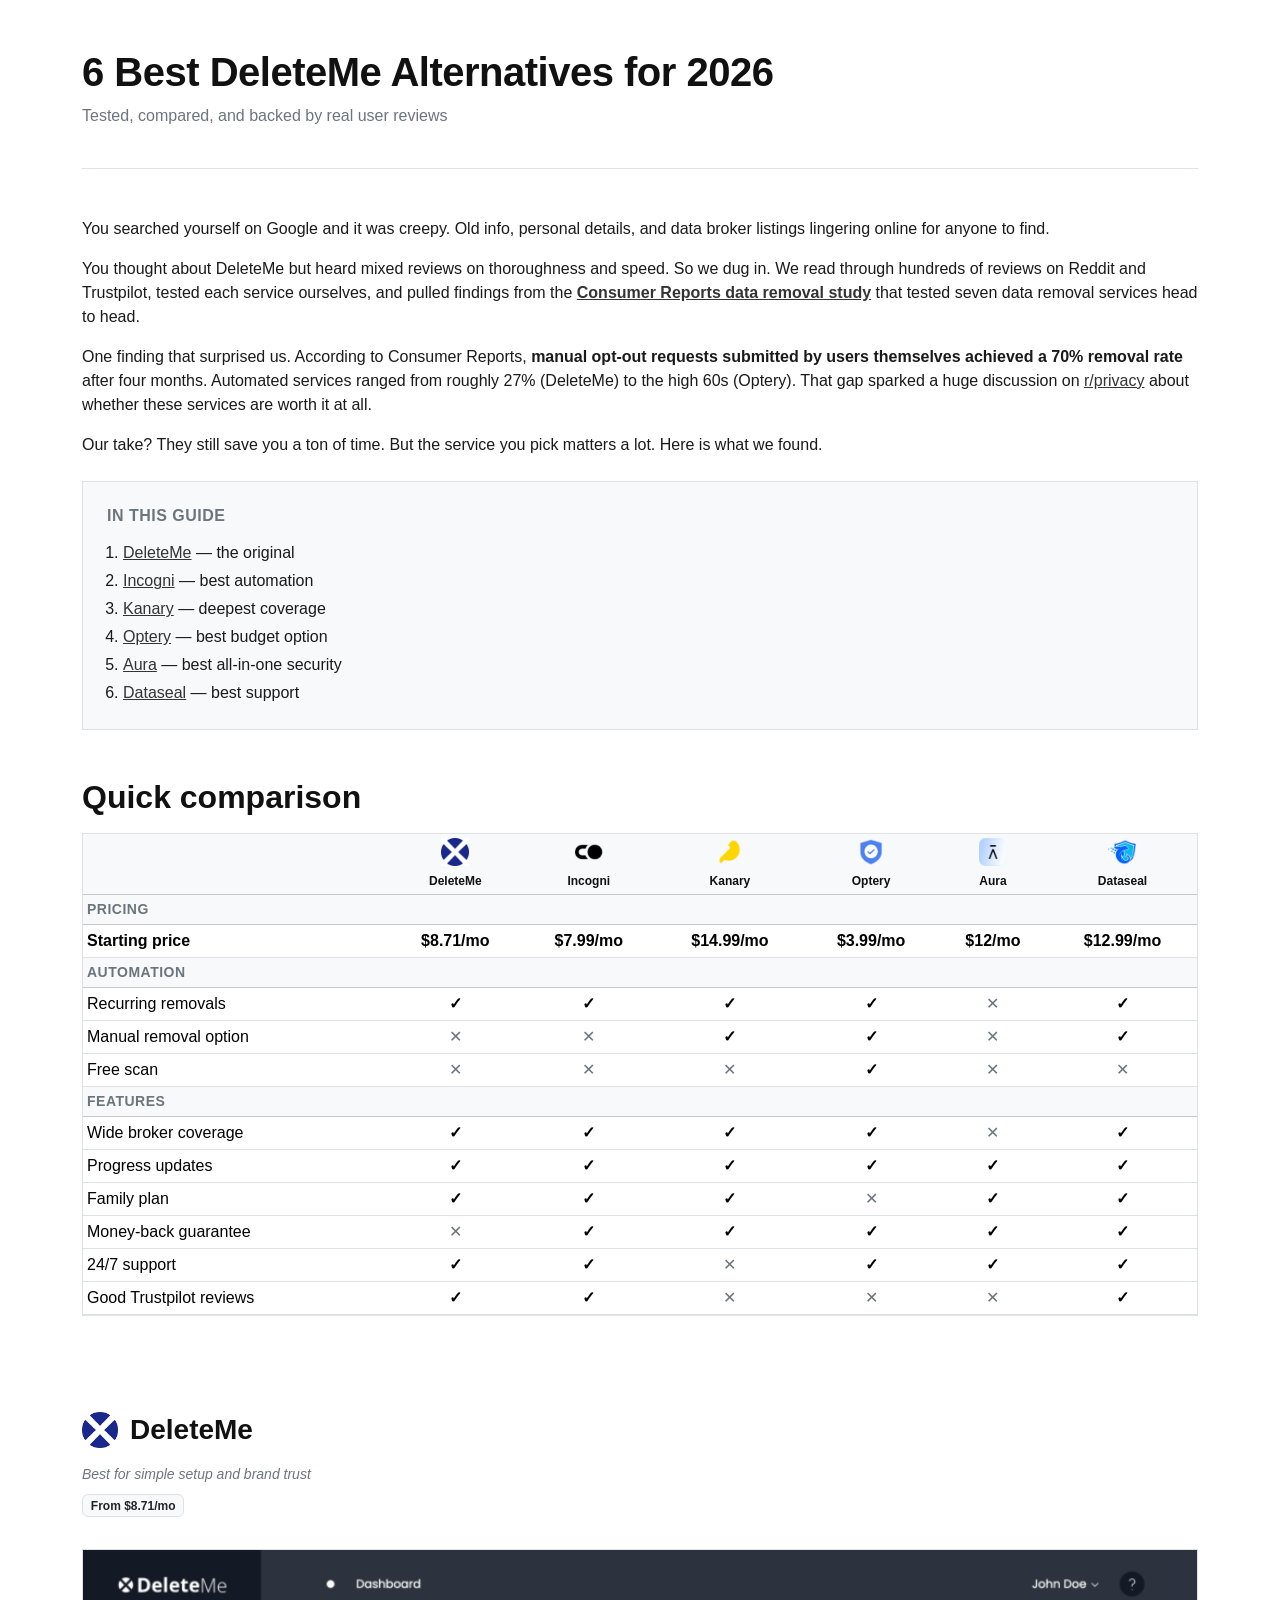
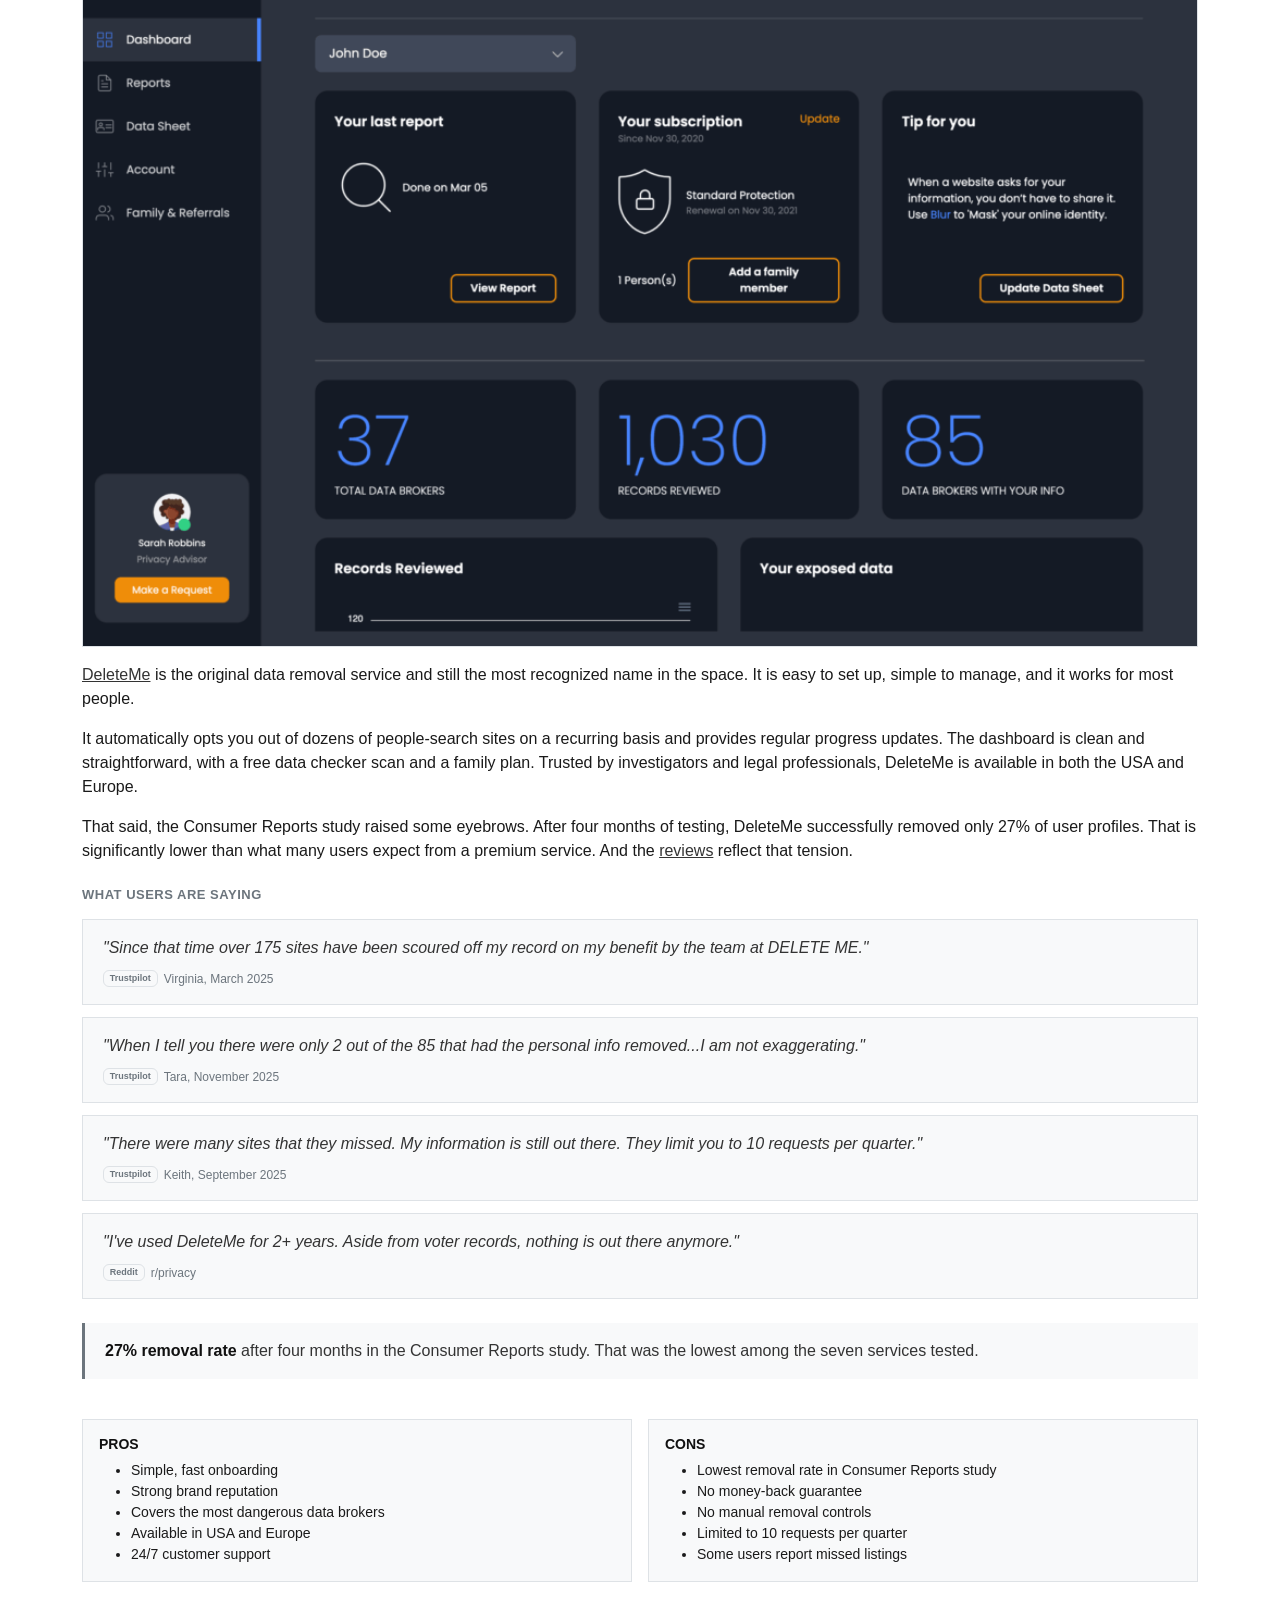
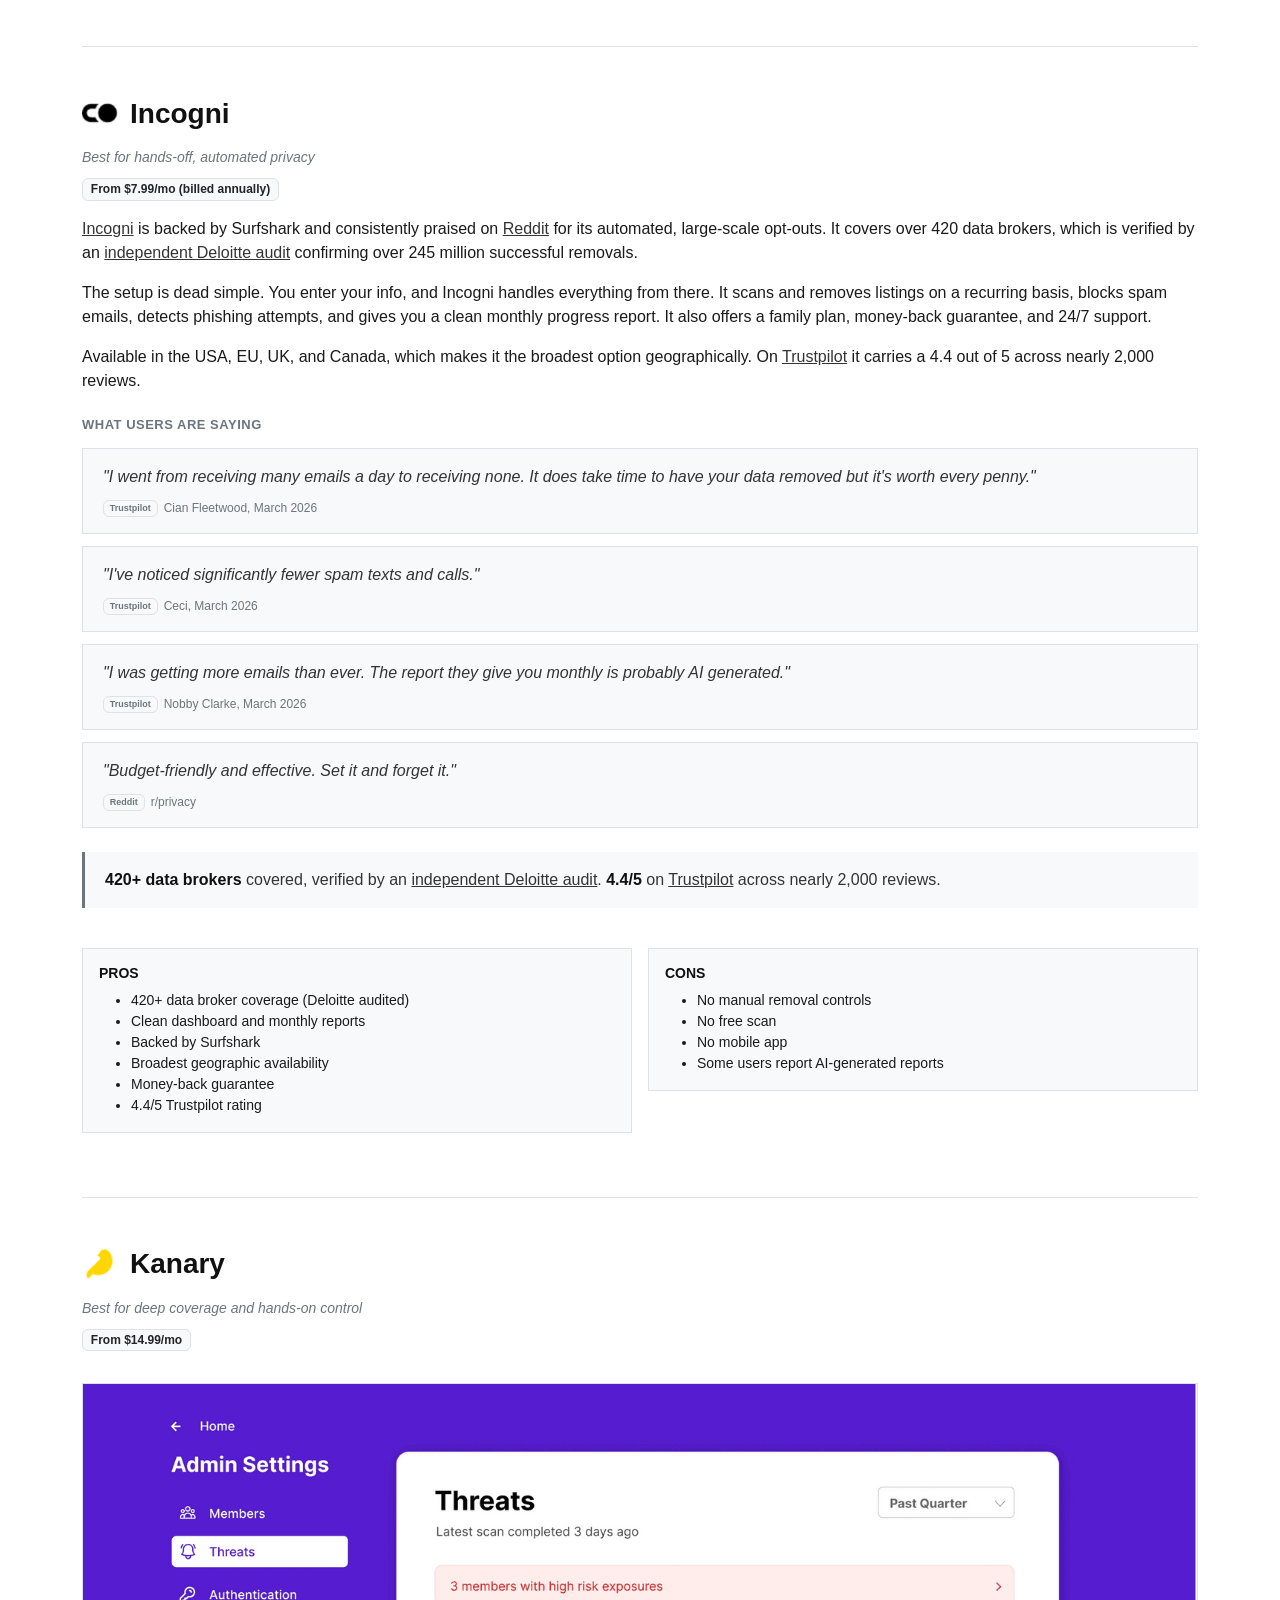
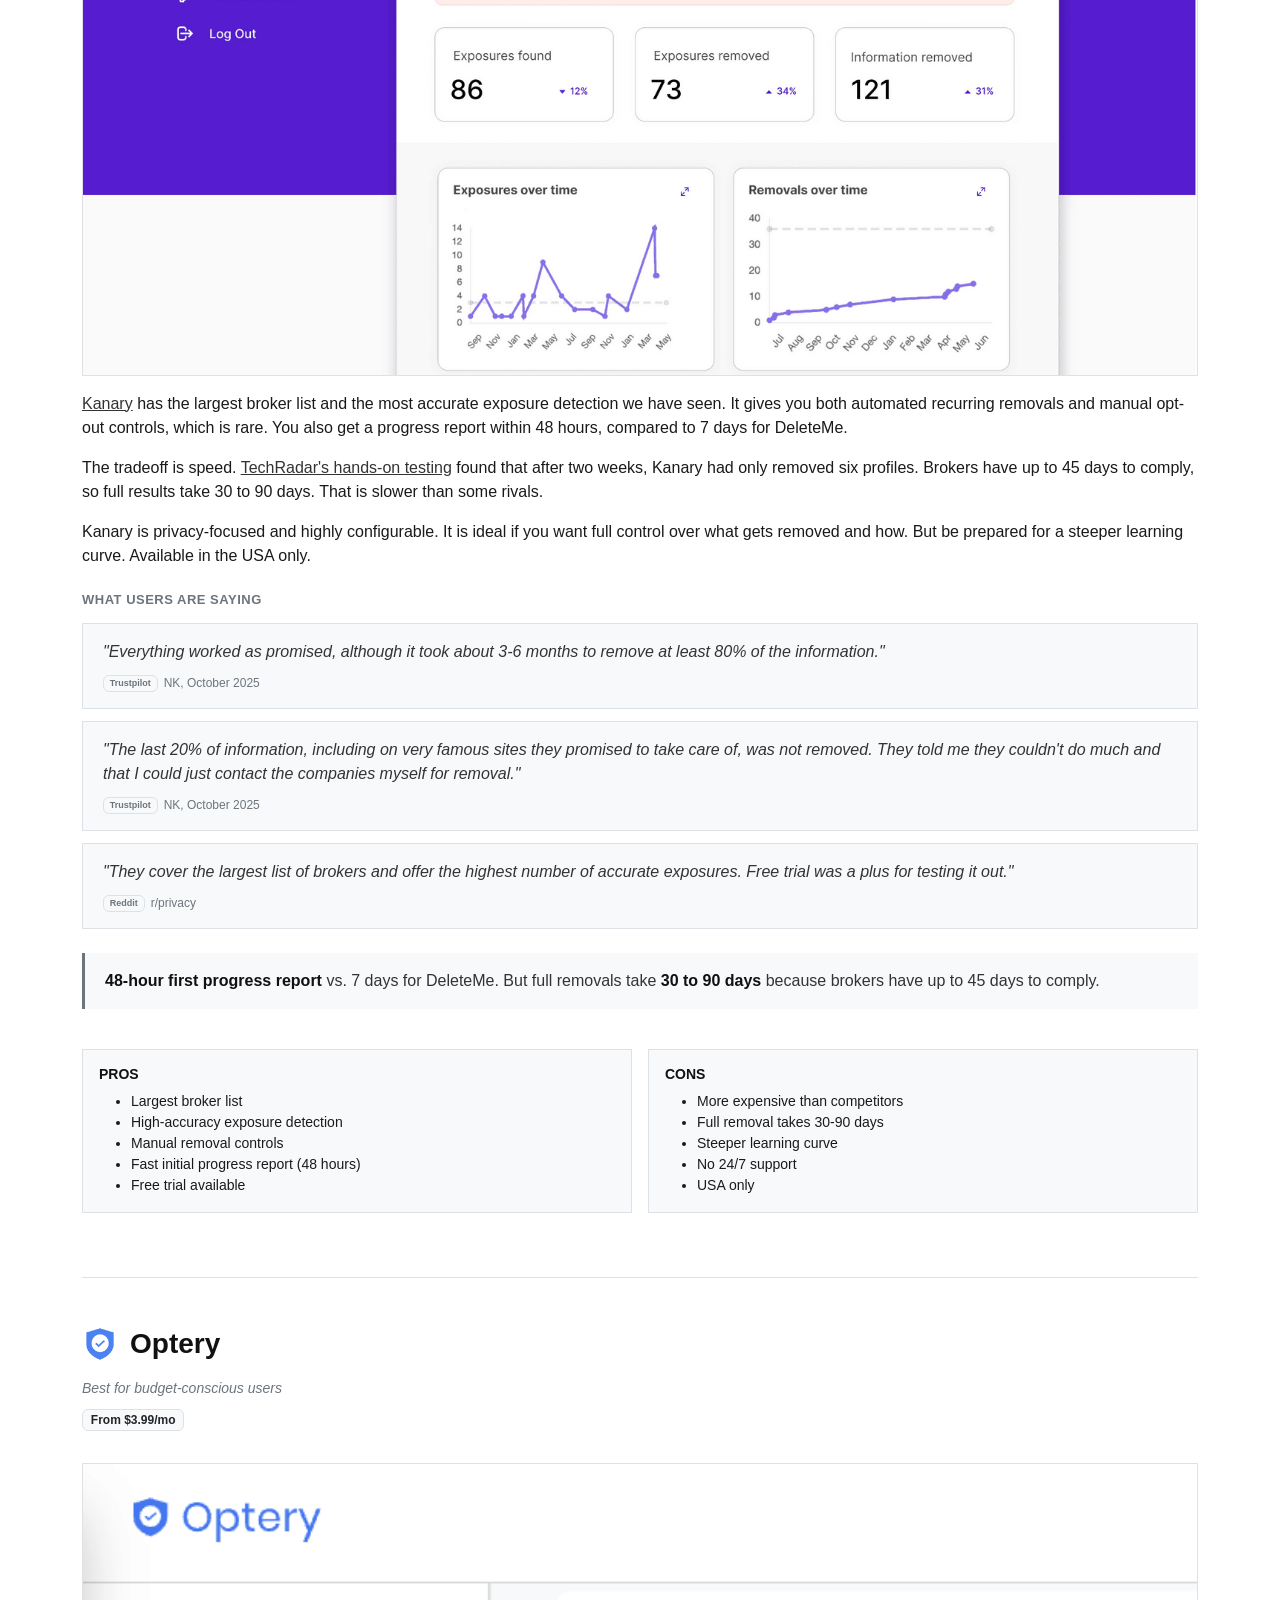
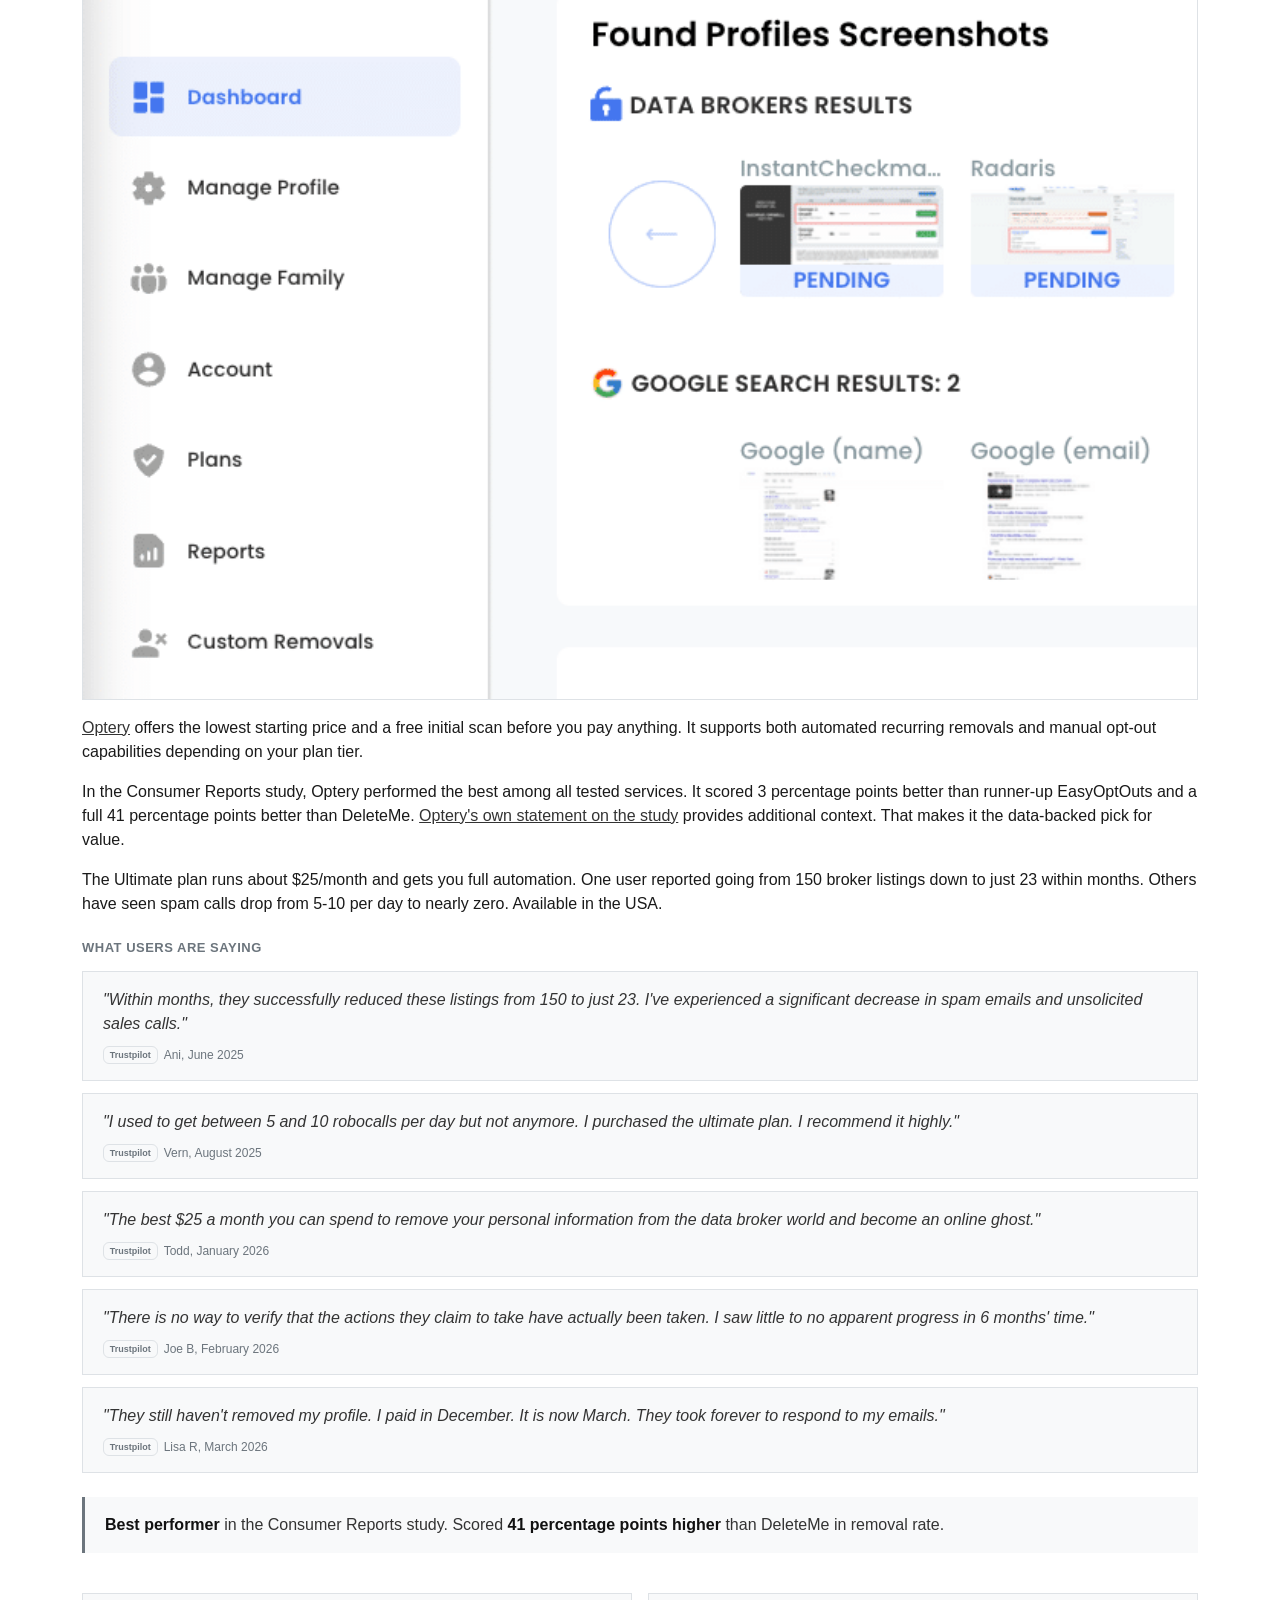
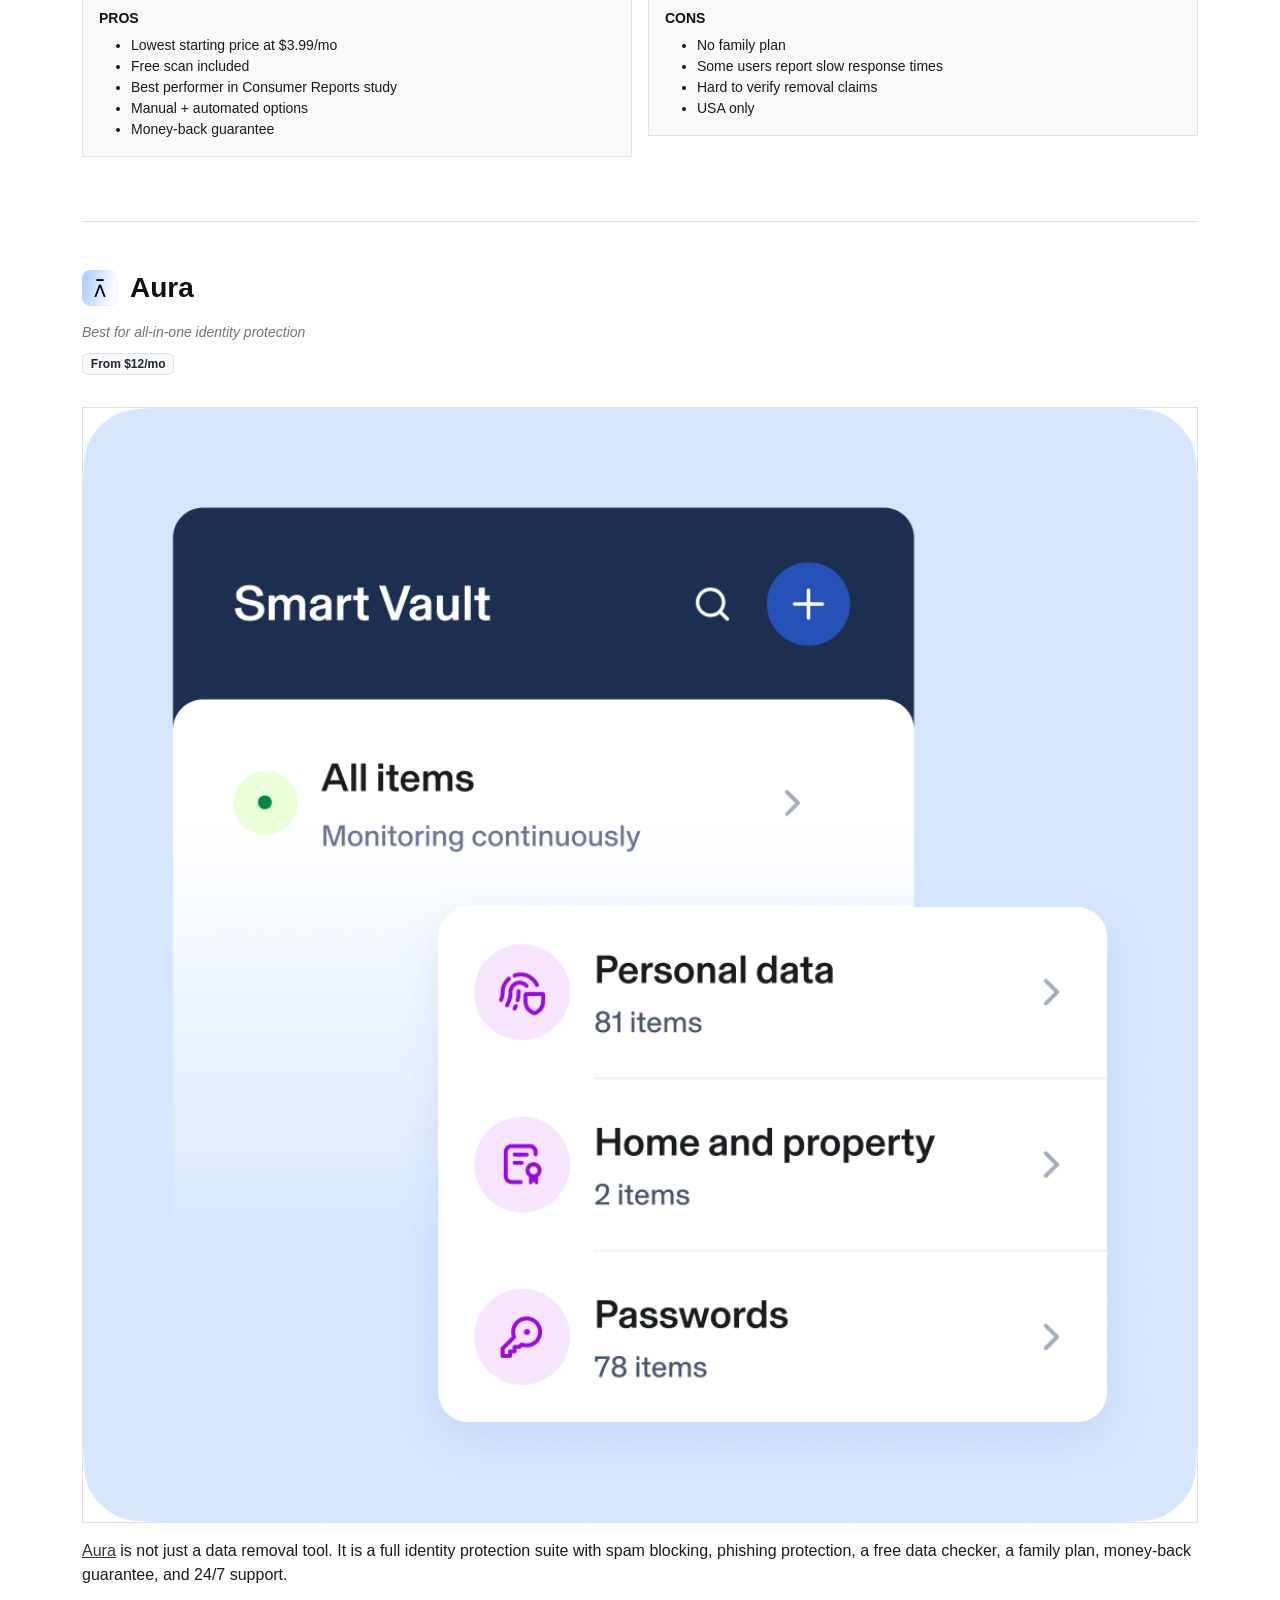
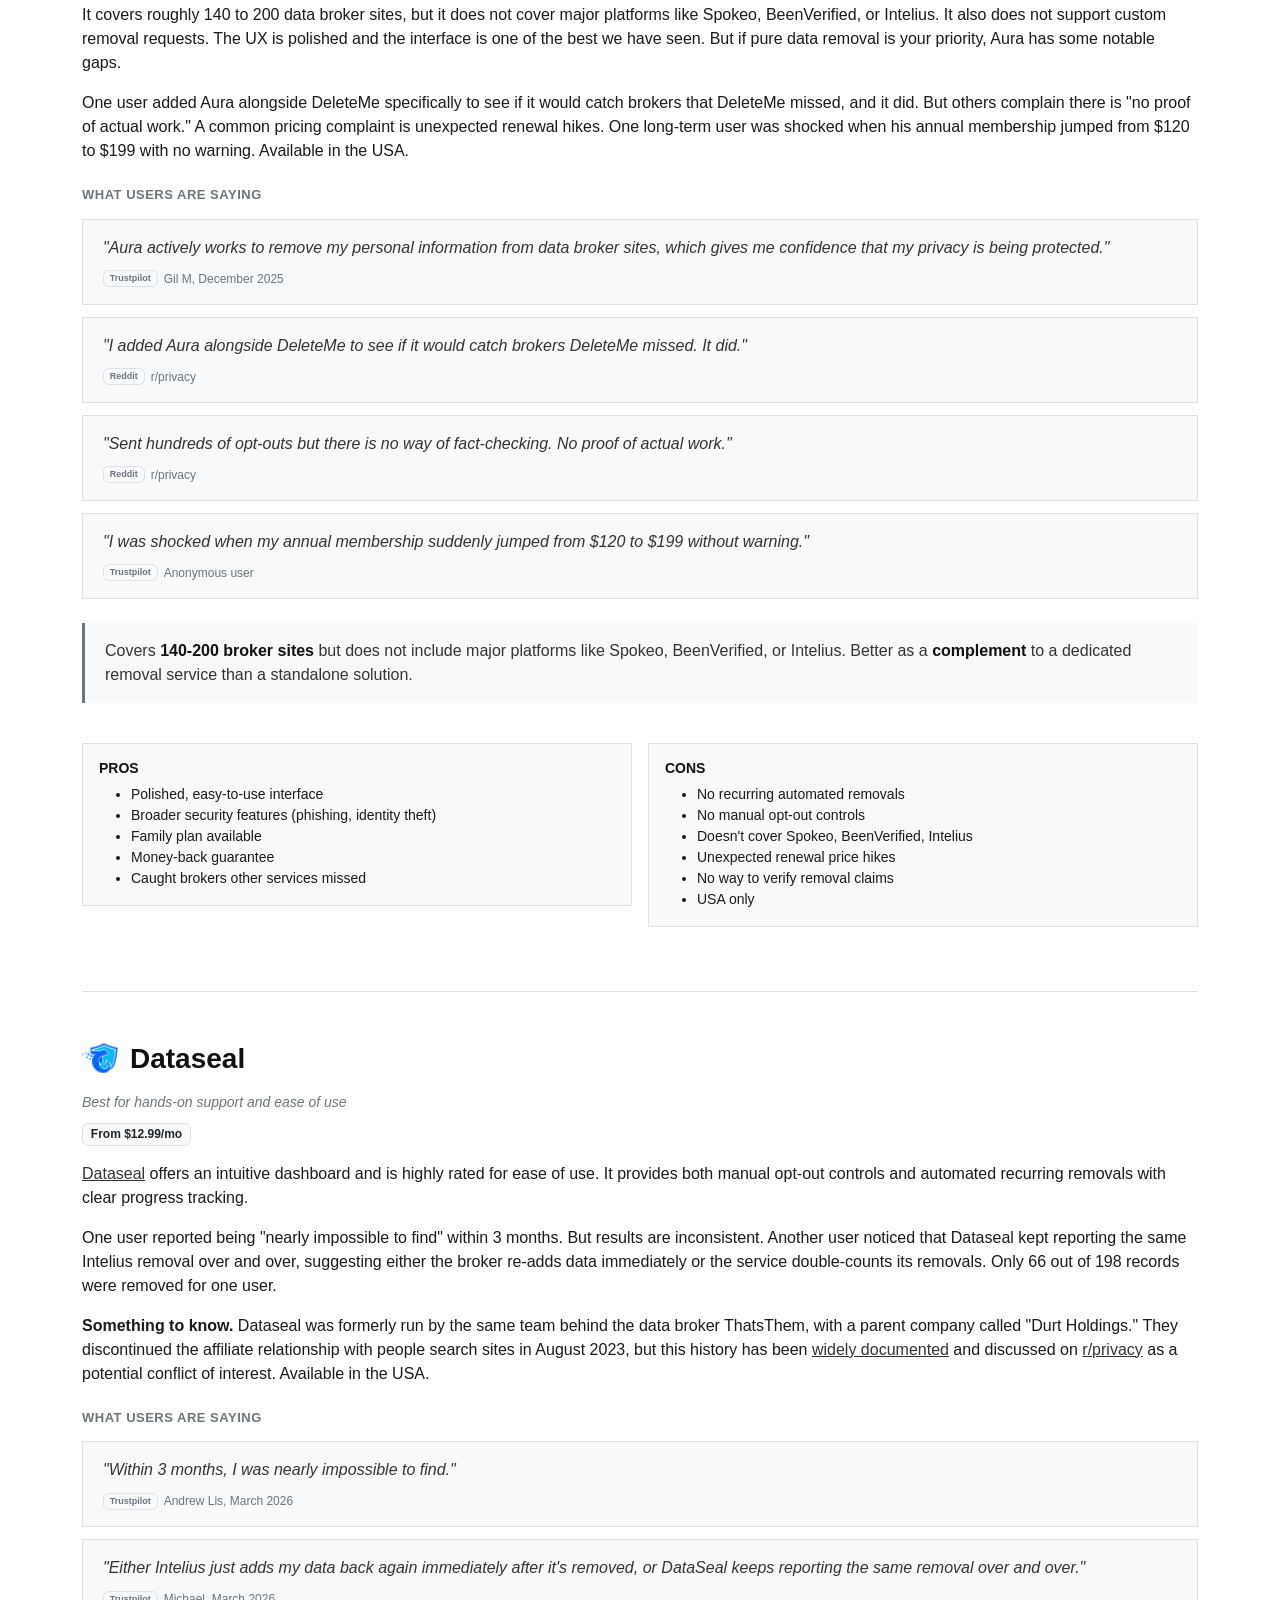
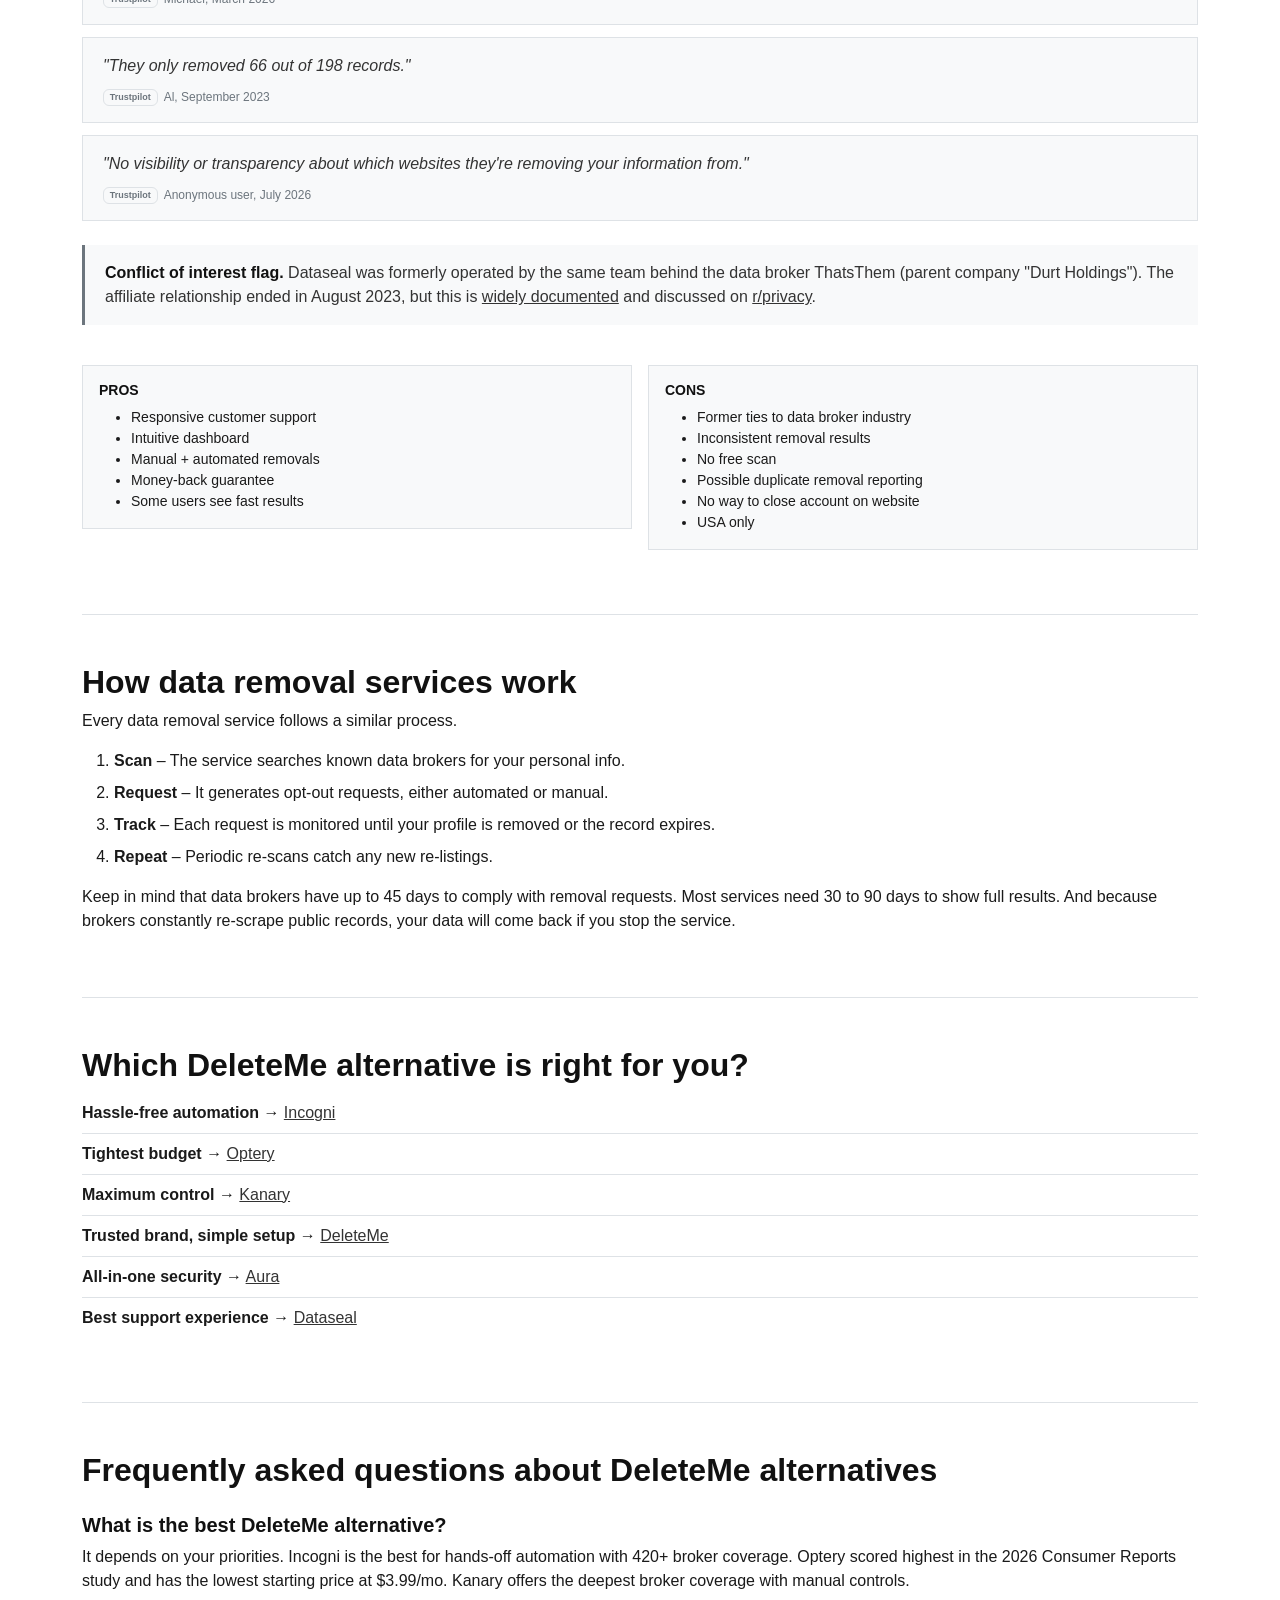
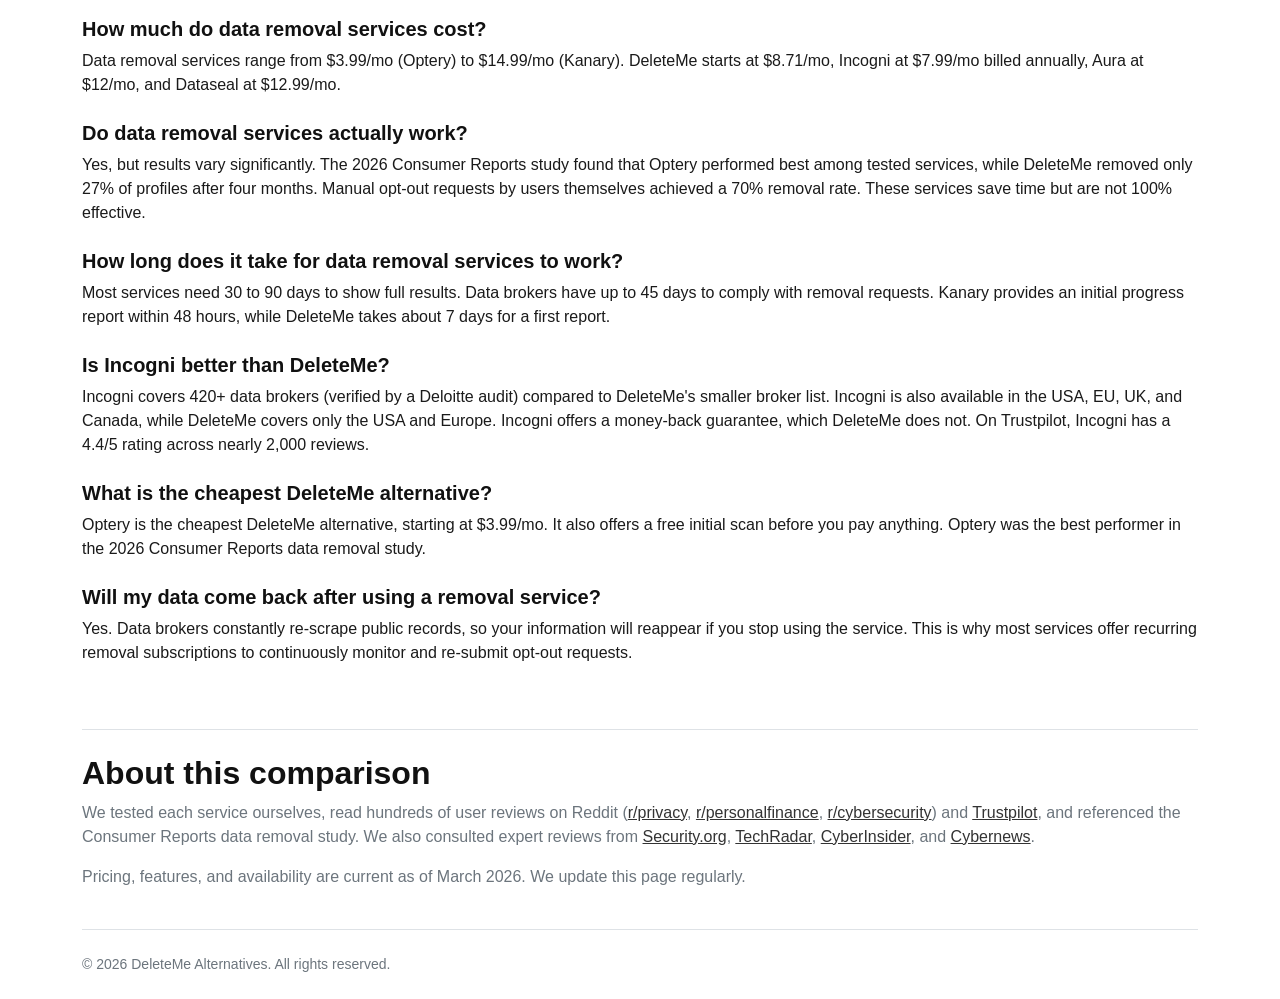
==== commit 3175b0da: "Widen layout to fill page Switched from max-width 720px to container-lg (960px+)  Co-Authored-By: Cl" ====
--- a/index.html
+++ b/index.html
@@ -45,11 +45,11 @@
     <link rel="shortcut icon" href="/favicon.ico">
 
     <!-- Bootstrap 5 CSS -->
-    <link href="https://cdn.jsdelivr.net/npm/bootstrap@5.3.3/dist/css/bootstrap.min.css" rel="stylesheet" integrity="sha384-QWTKZyjpPEjISv5WaRU9OFeRpok6YcnS/JqOONHhCDLTISq5UkgC2p5b8O3cBSu" crossorigin="anonymous">
+    <link href="https://cdn.jsdelivr.net/npm/bootstrap@5.3.3/dist/css/bootstrap.min.css" rel="stylesheet" crossorigin="anonymous">
     <link rel="stylesheet" href="css/style.css">
 </head>
 <body>
-  <div class="container" style="max-width: 720px;">
+  <div class="container-lg">
 
     <!-- Header -->
     <header class="site-header">
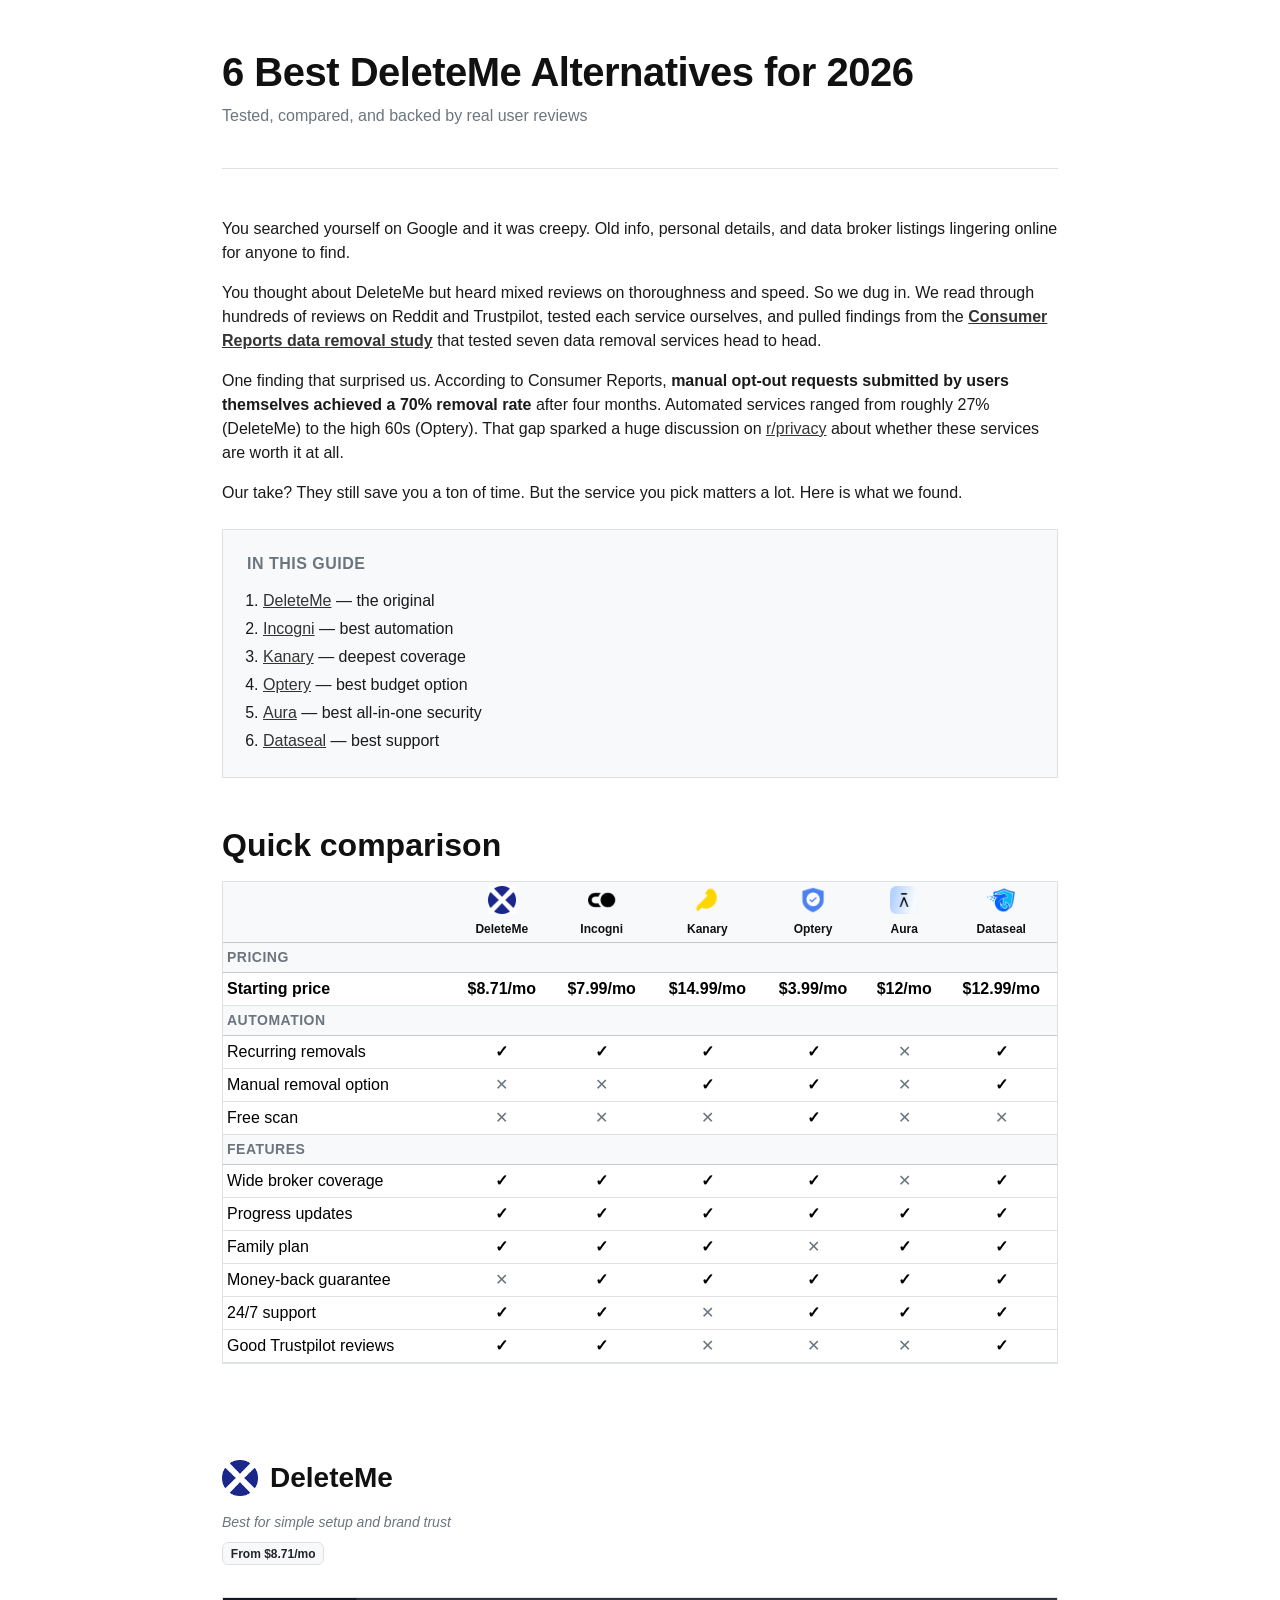
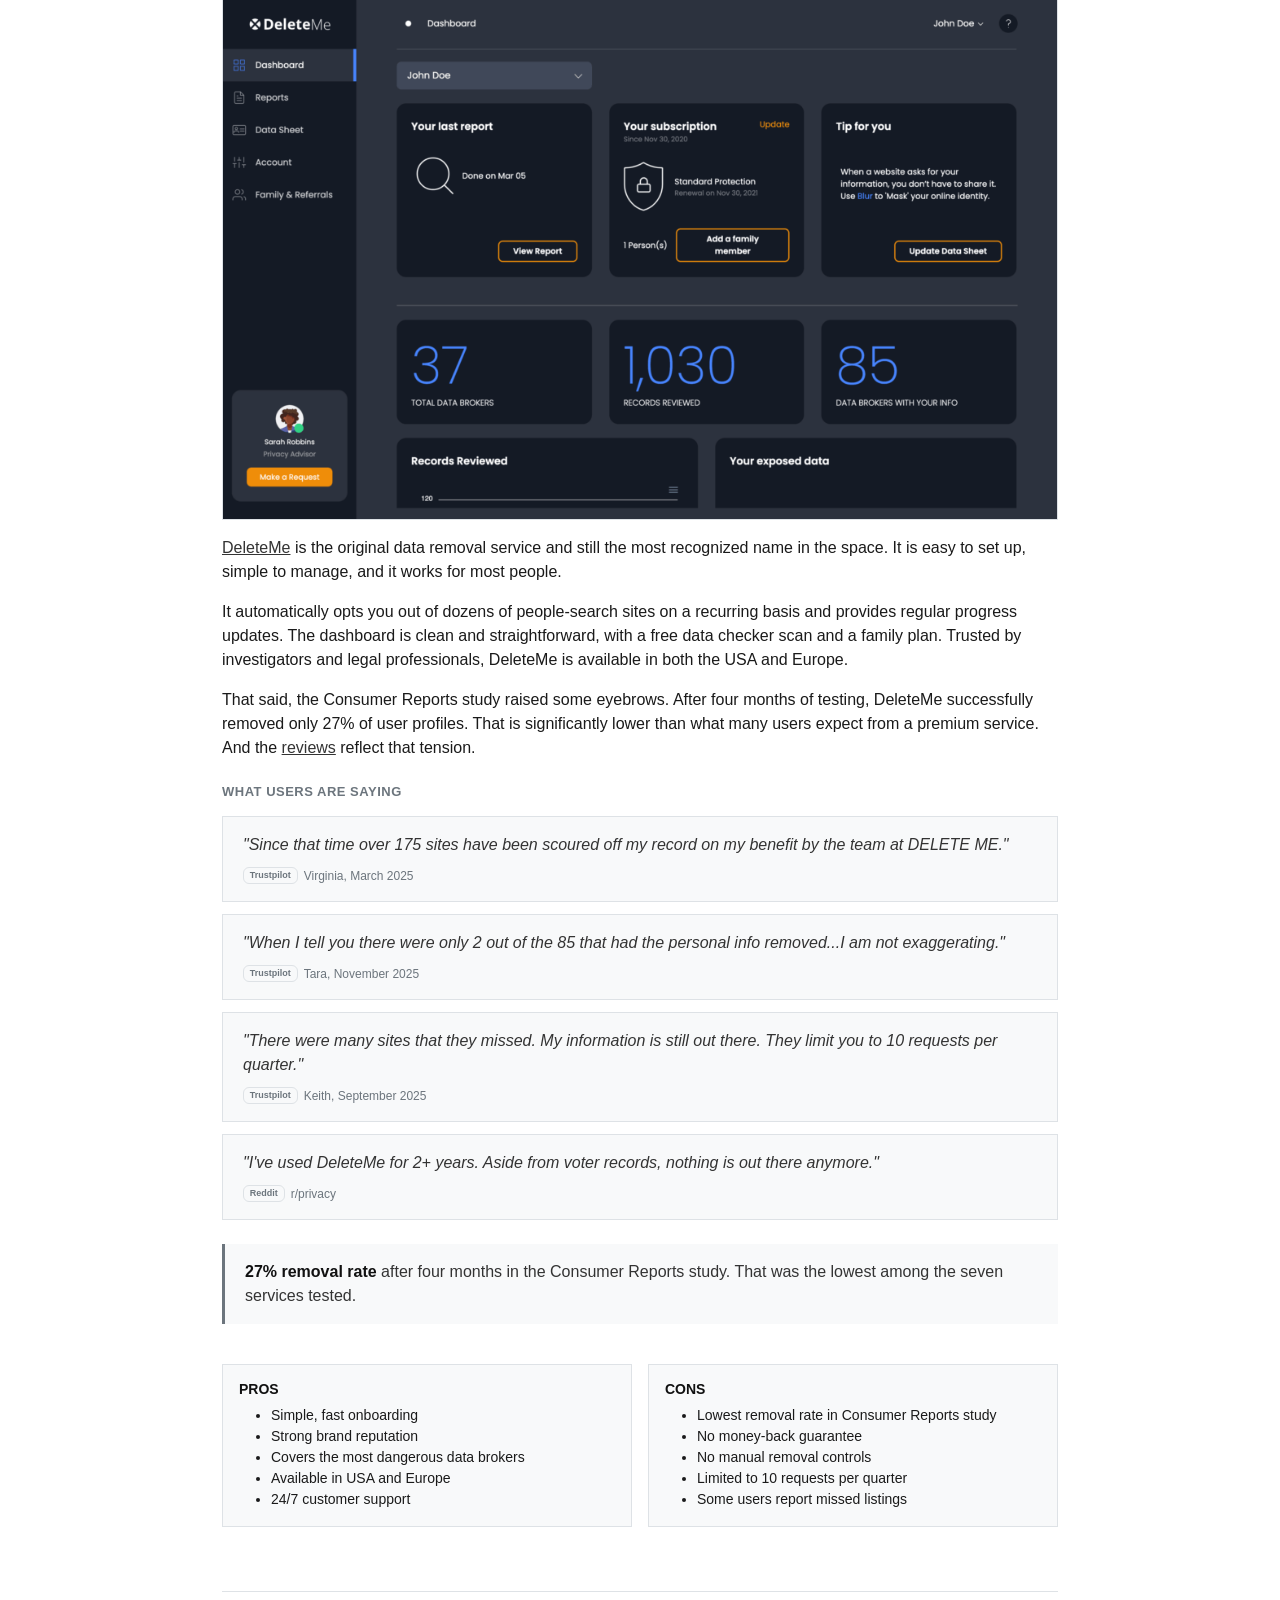
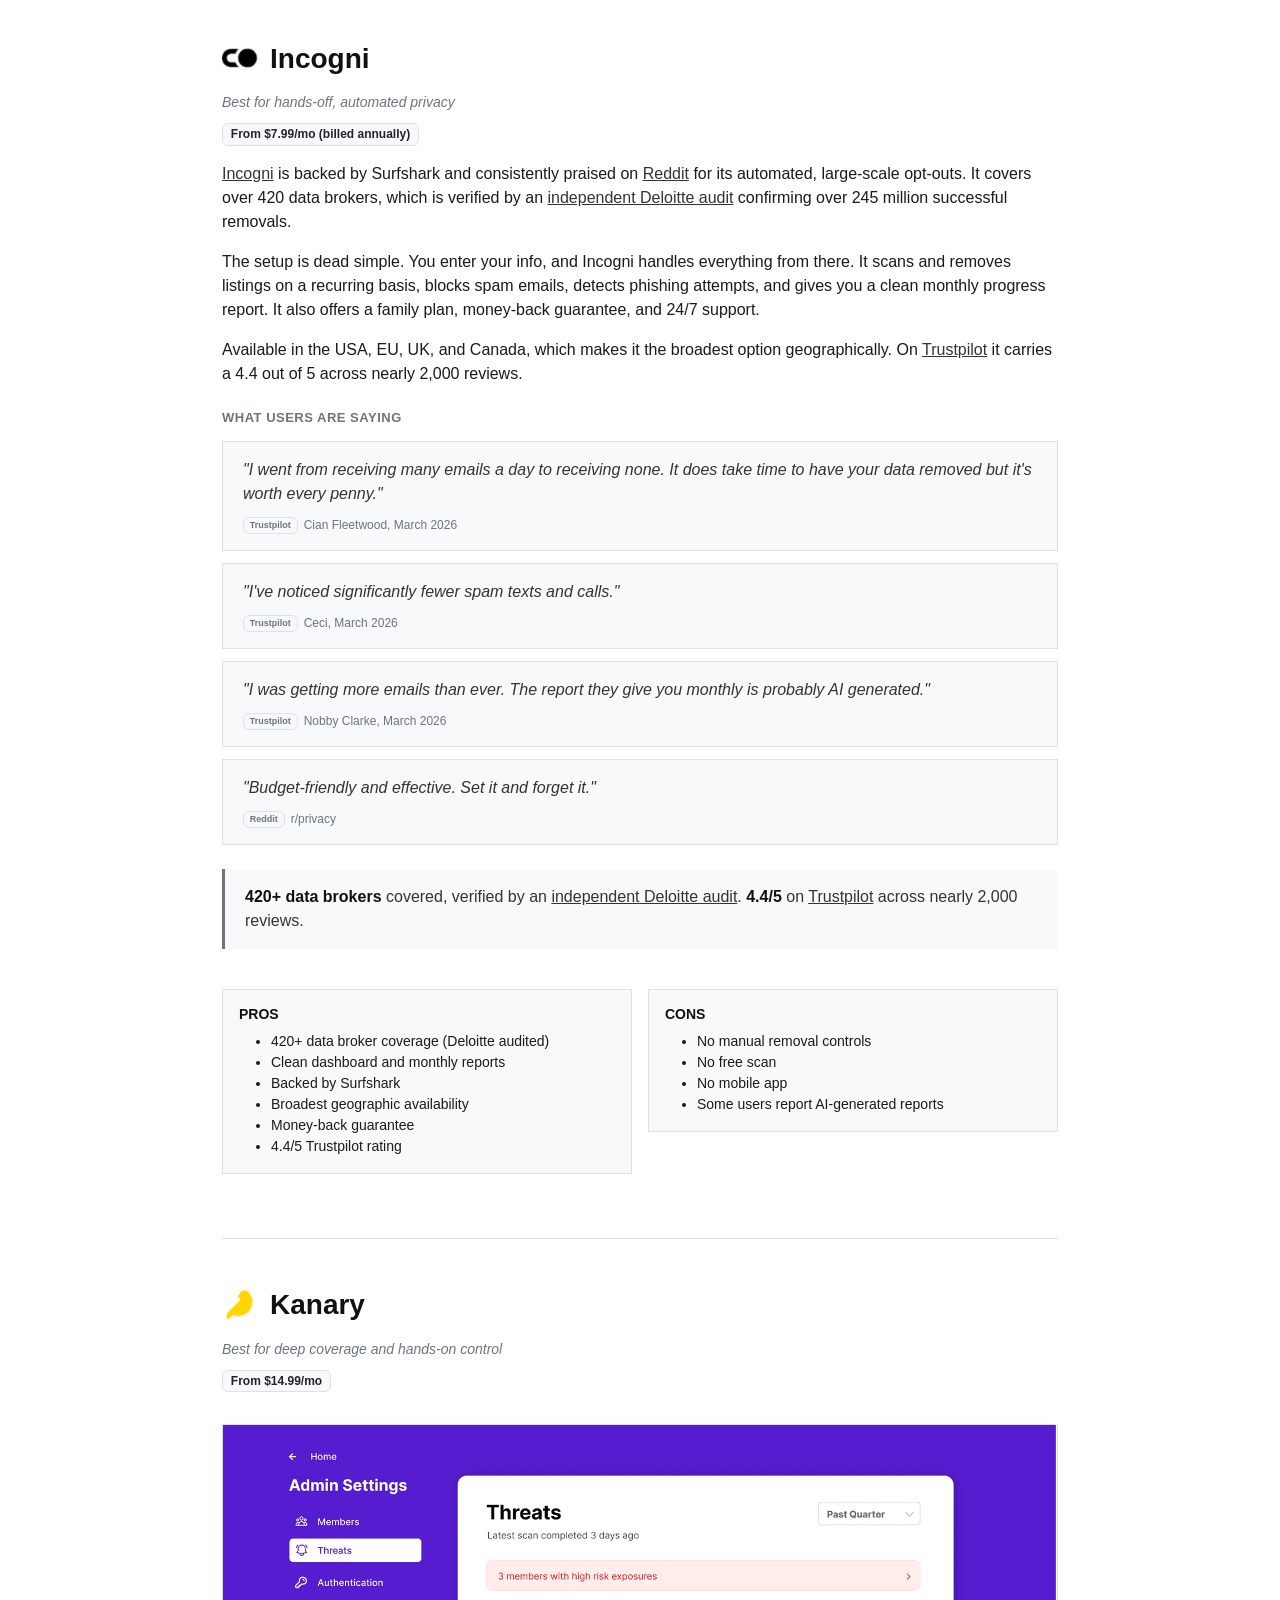
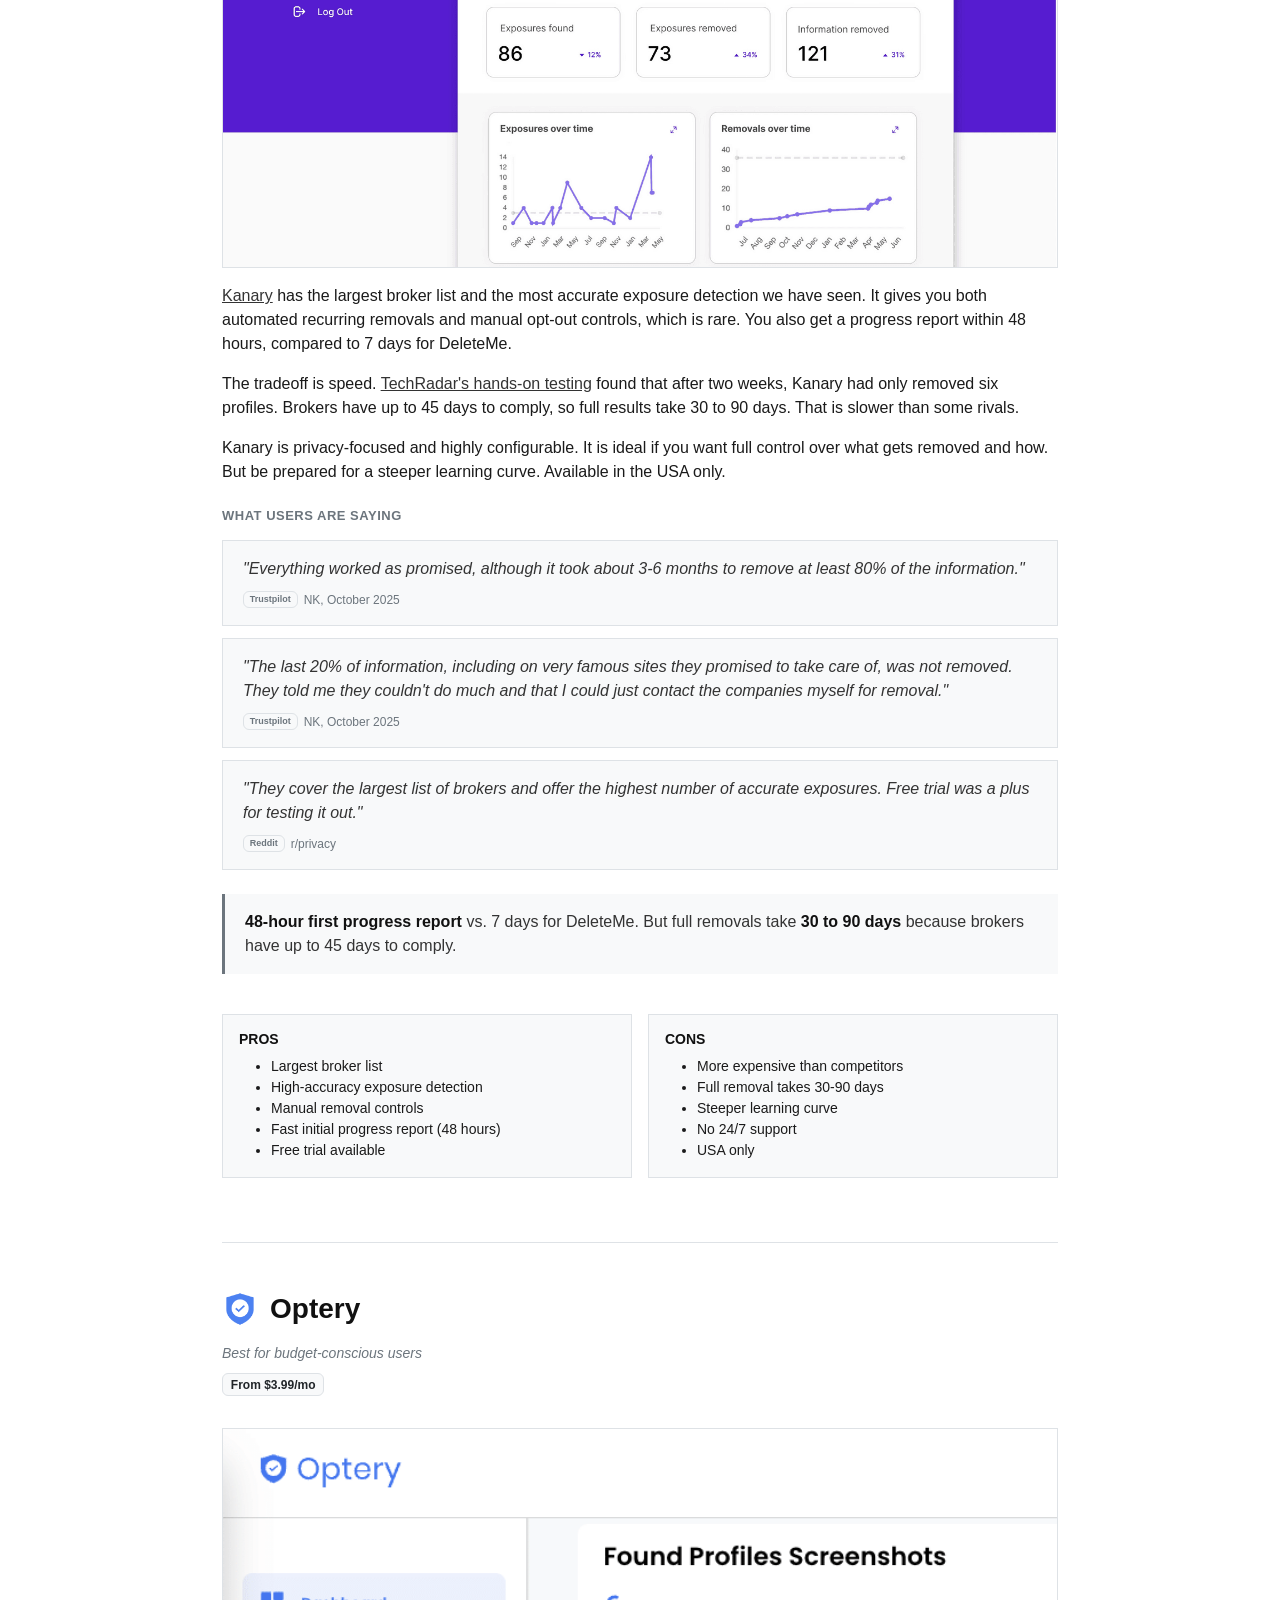
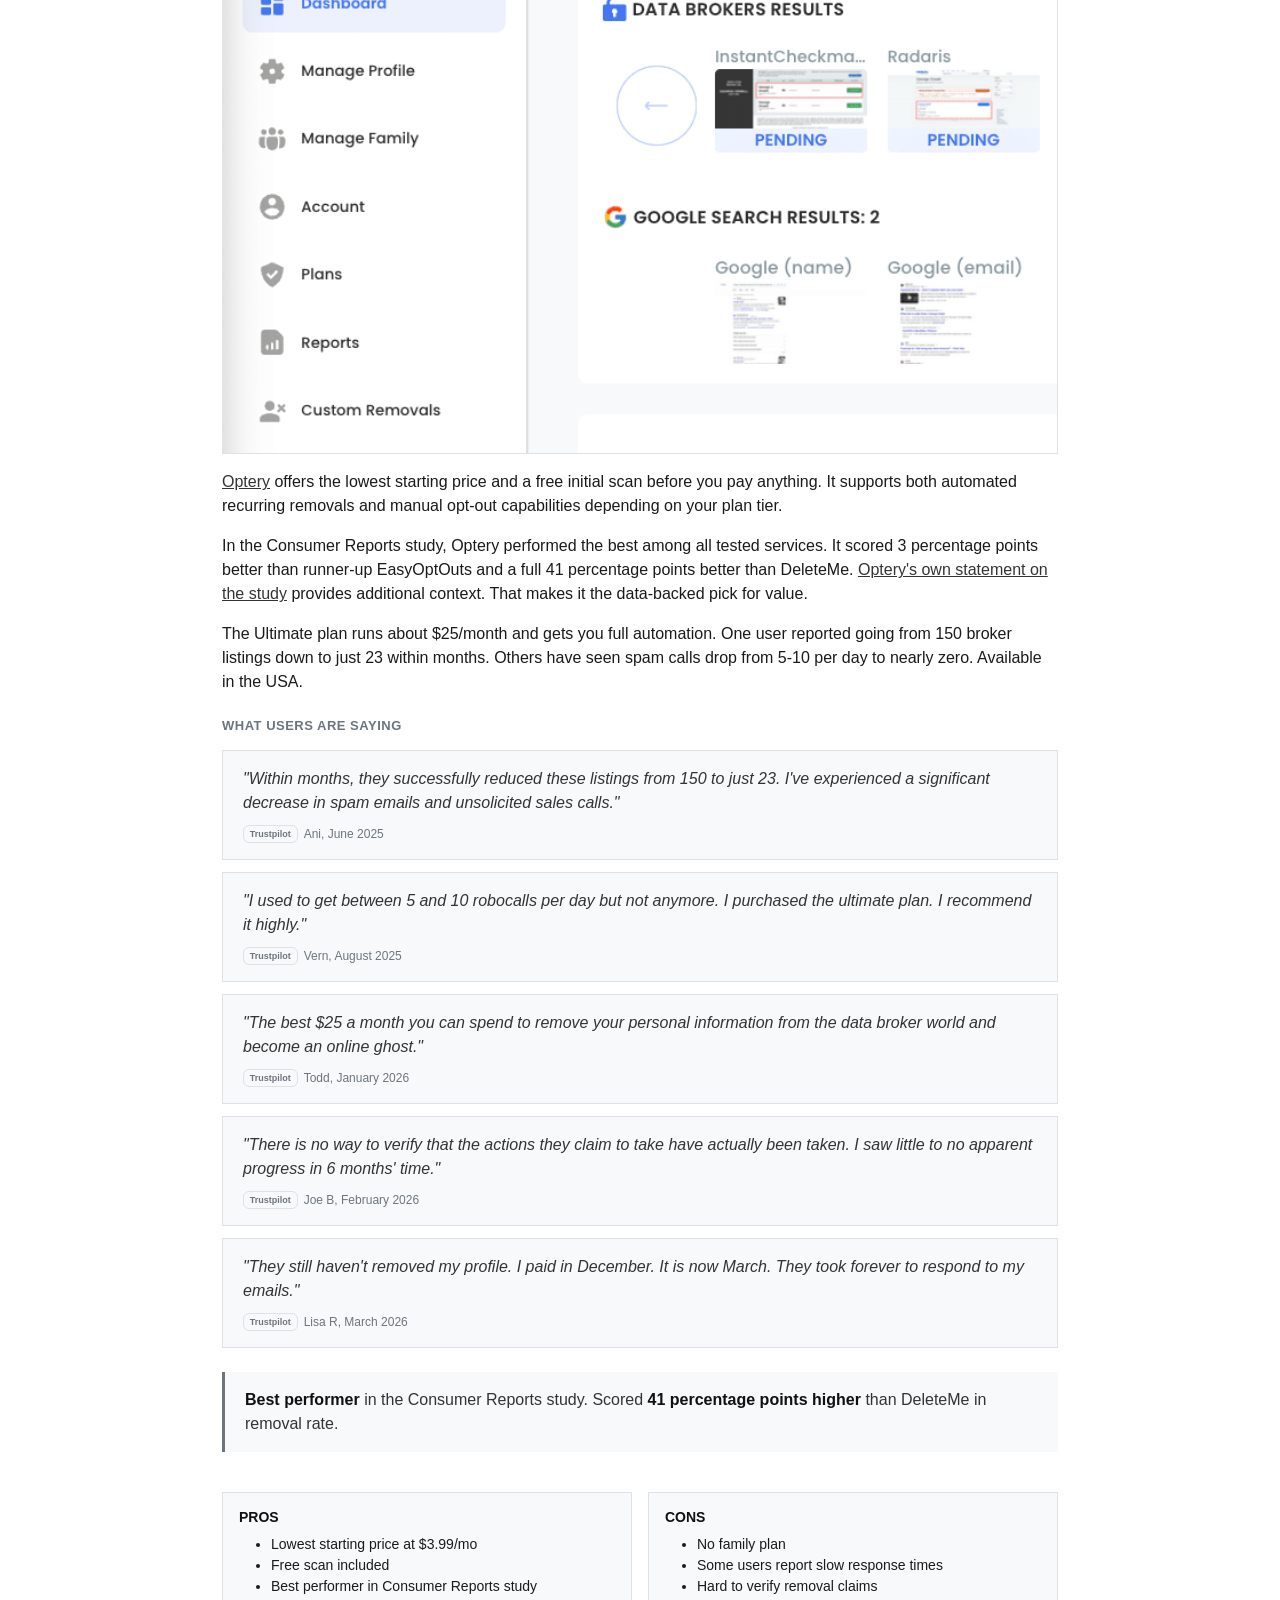
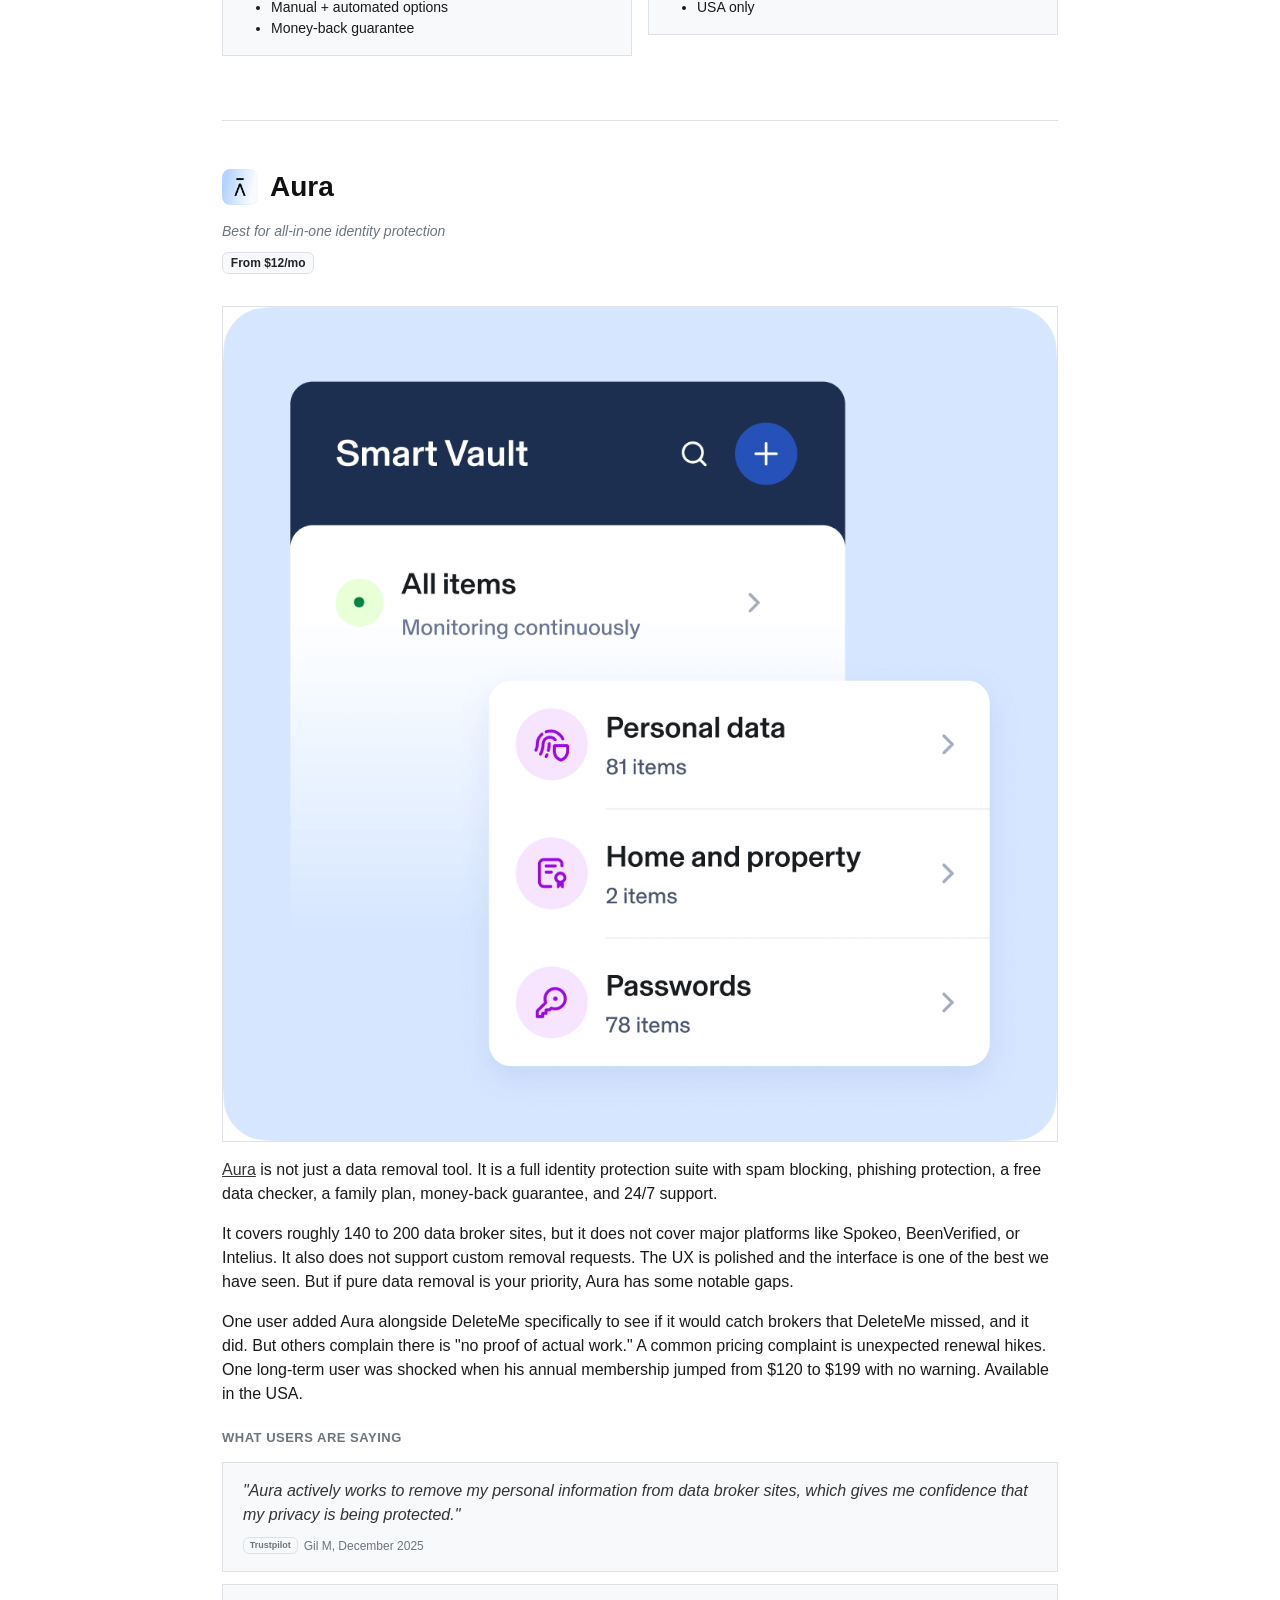
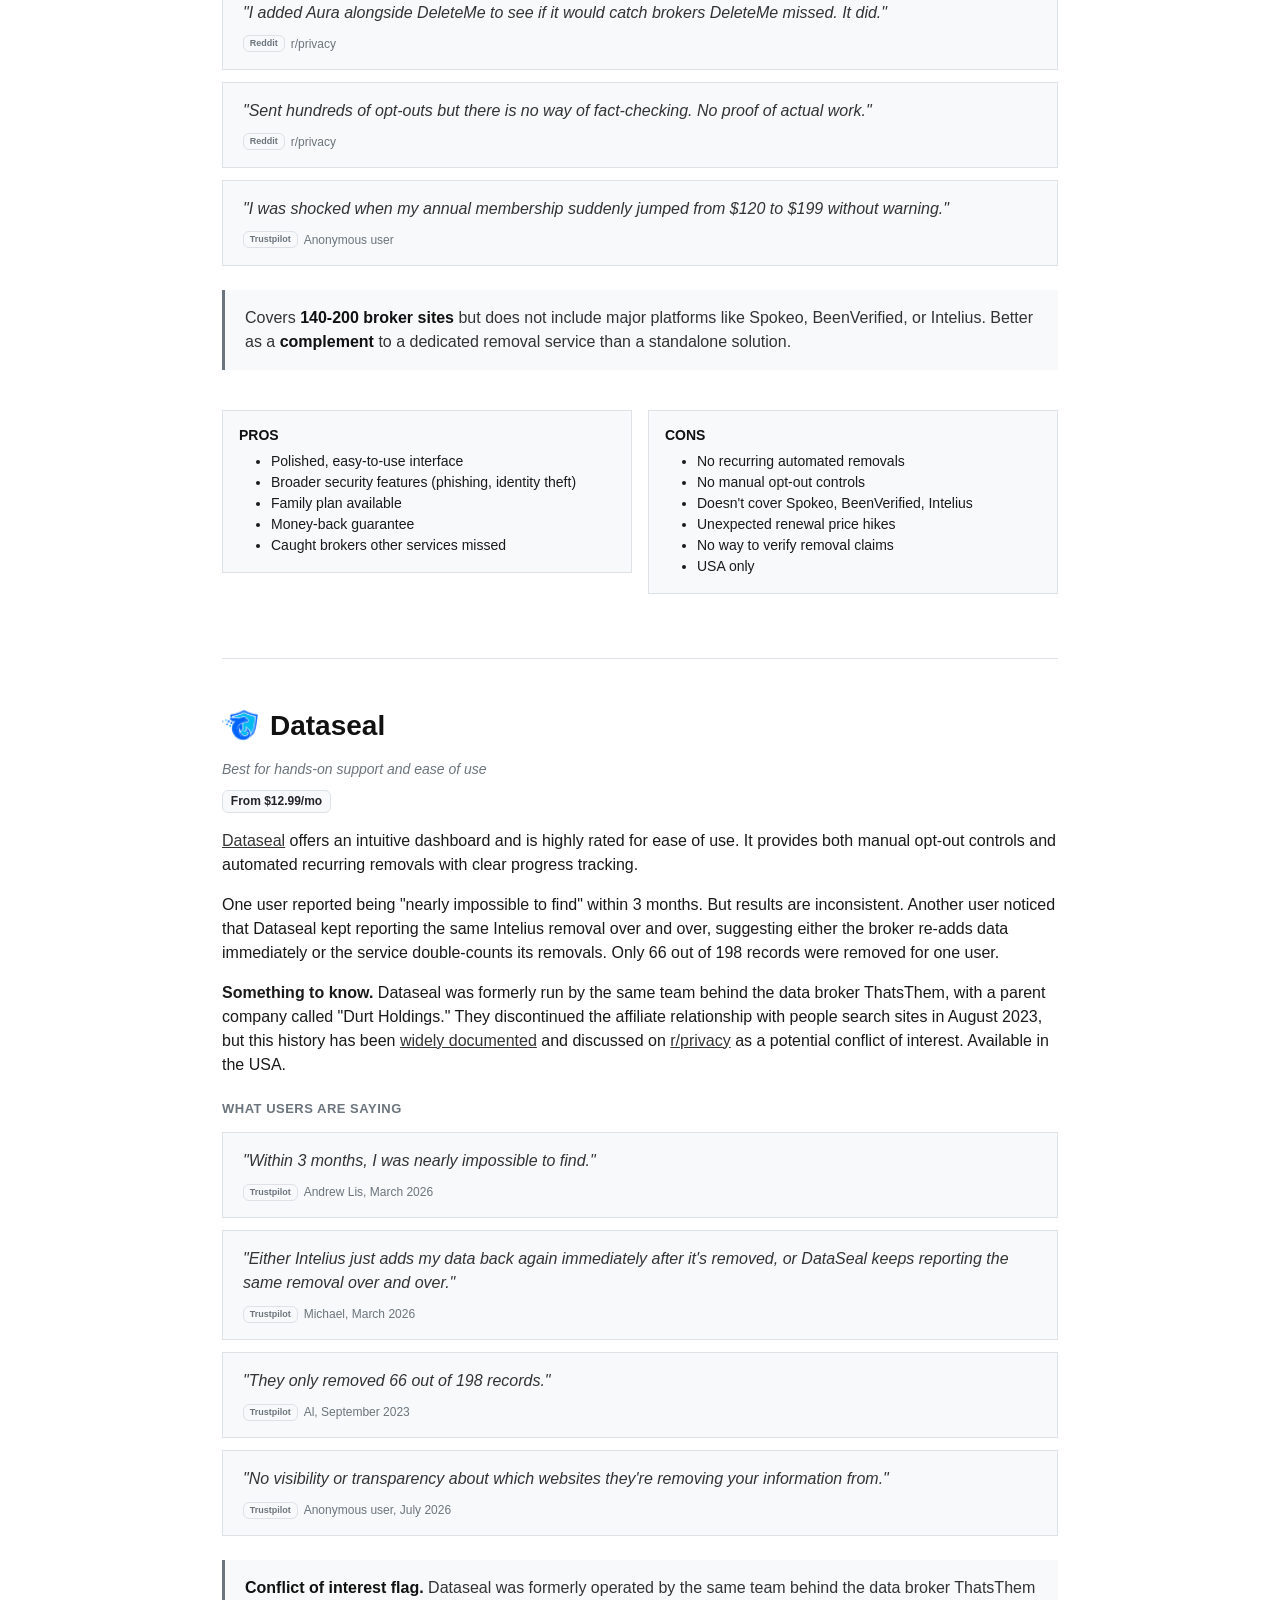
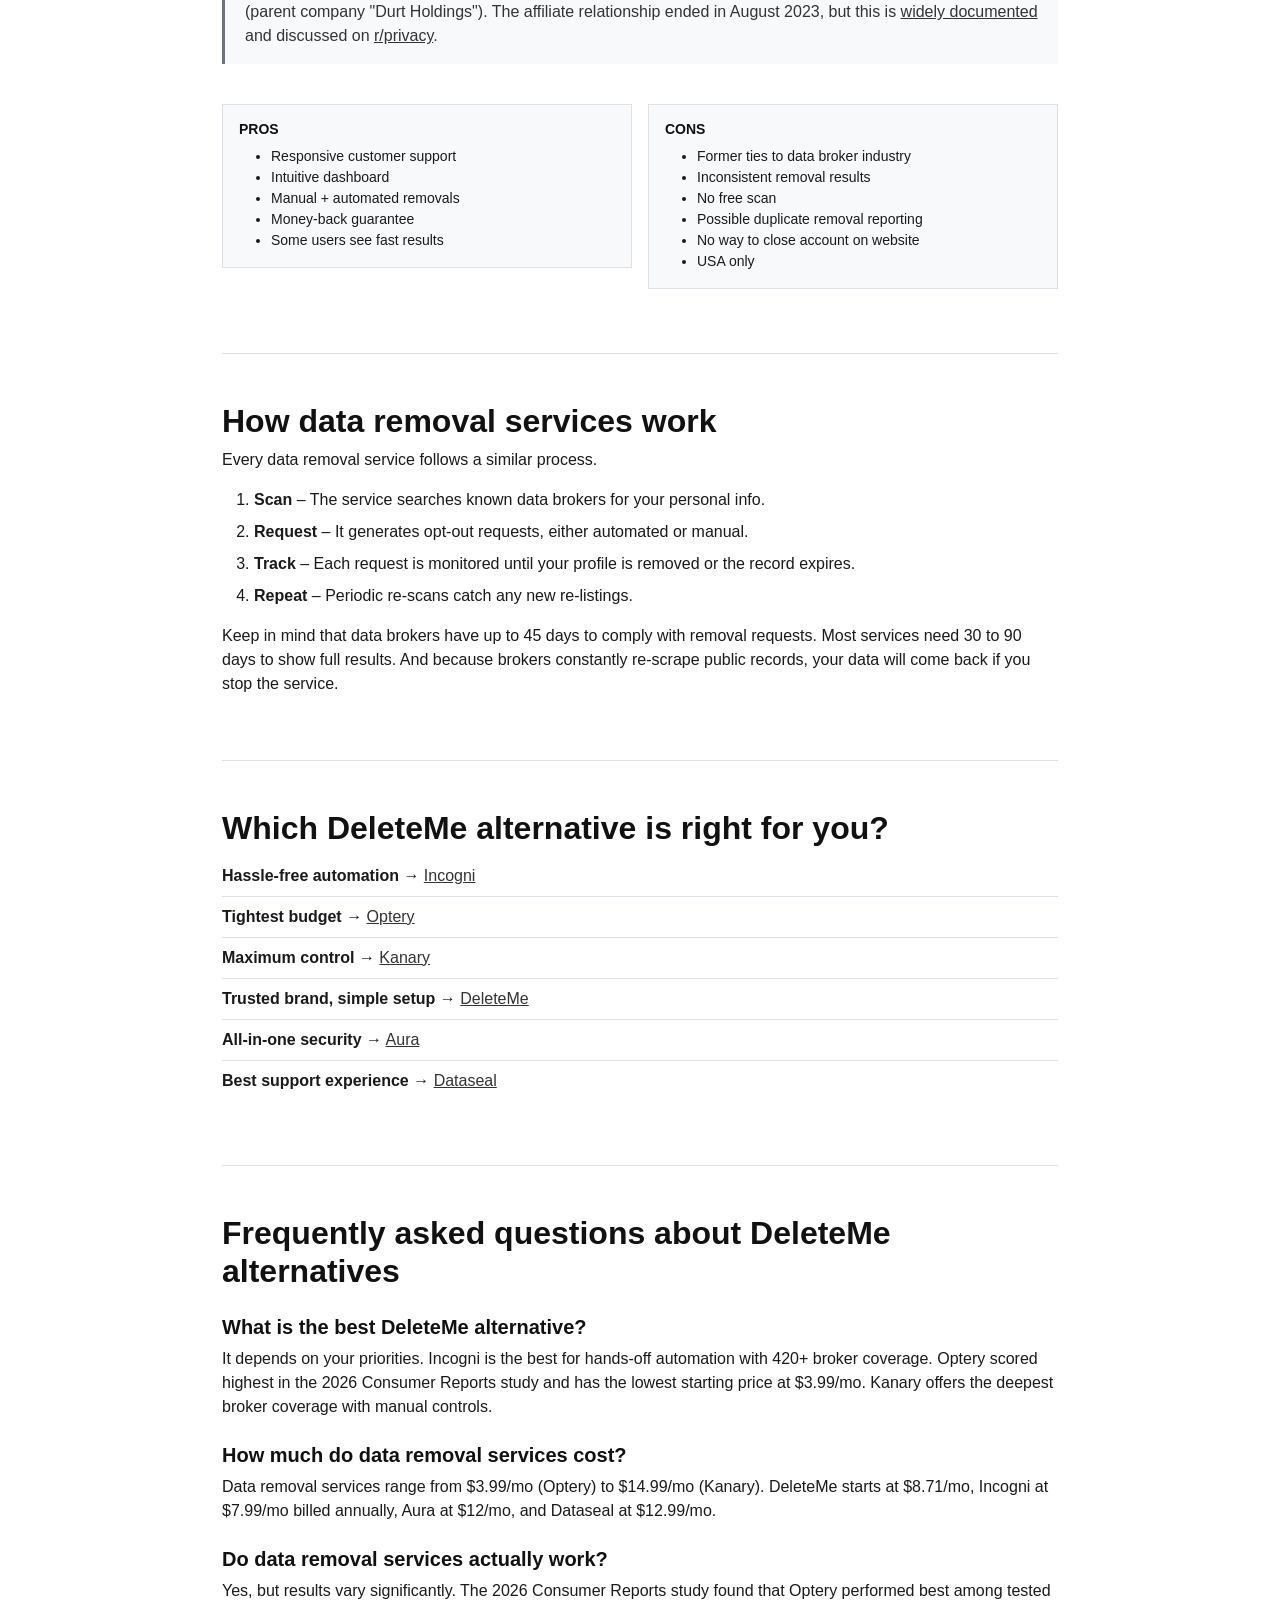
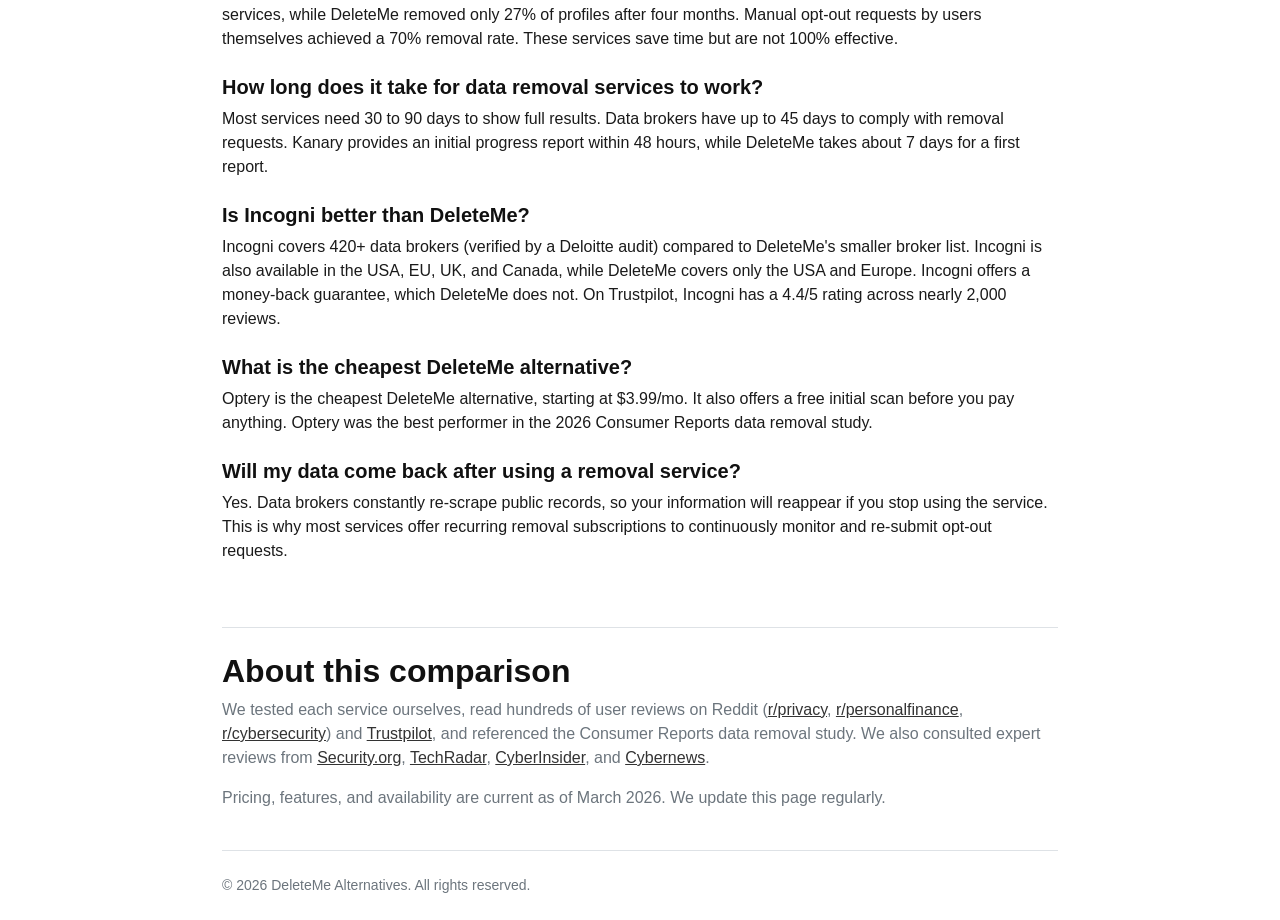
==== commit 7c187e6e: "Set container to 860px max-width Co-Authored-By: Claude Opus 4.6 (1M context) <noreply@anthropic.com" ====
--- a/index.html
+++ b/index.html
@@ -49,7 +49,7 @@
     <link rel="stylesheet" href="css/style.css">
 </head>
 <body>
-  <div class="container-lg">
+  <div class="container" style="max-width: 860px;">
 
     <!-- Header -->
     <header class="site-header">
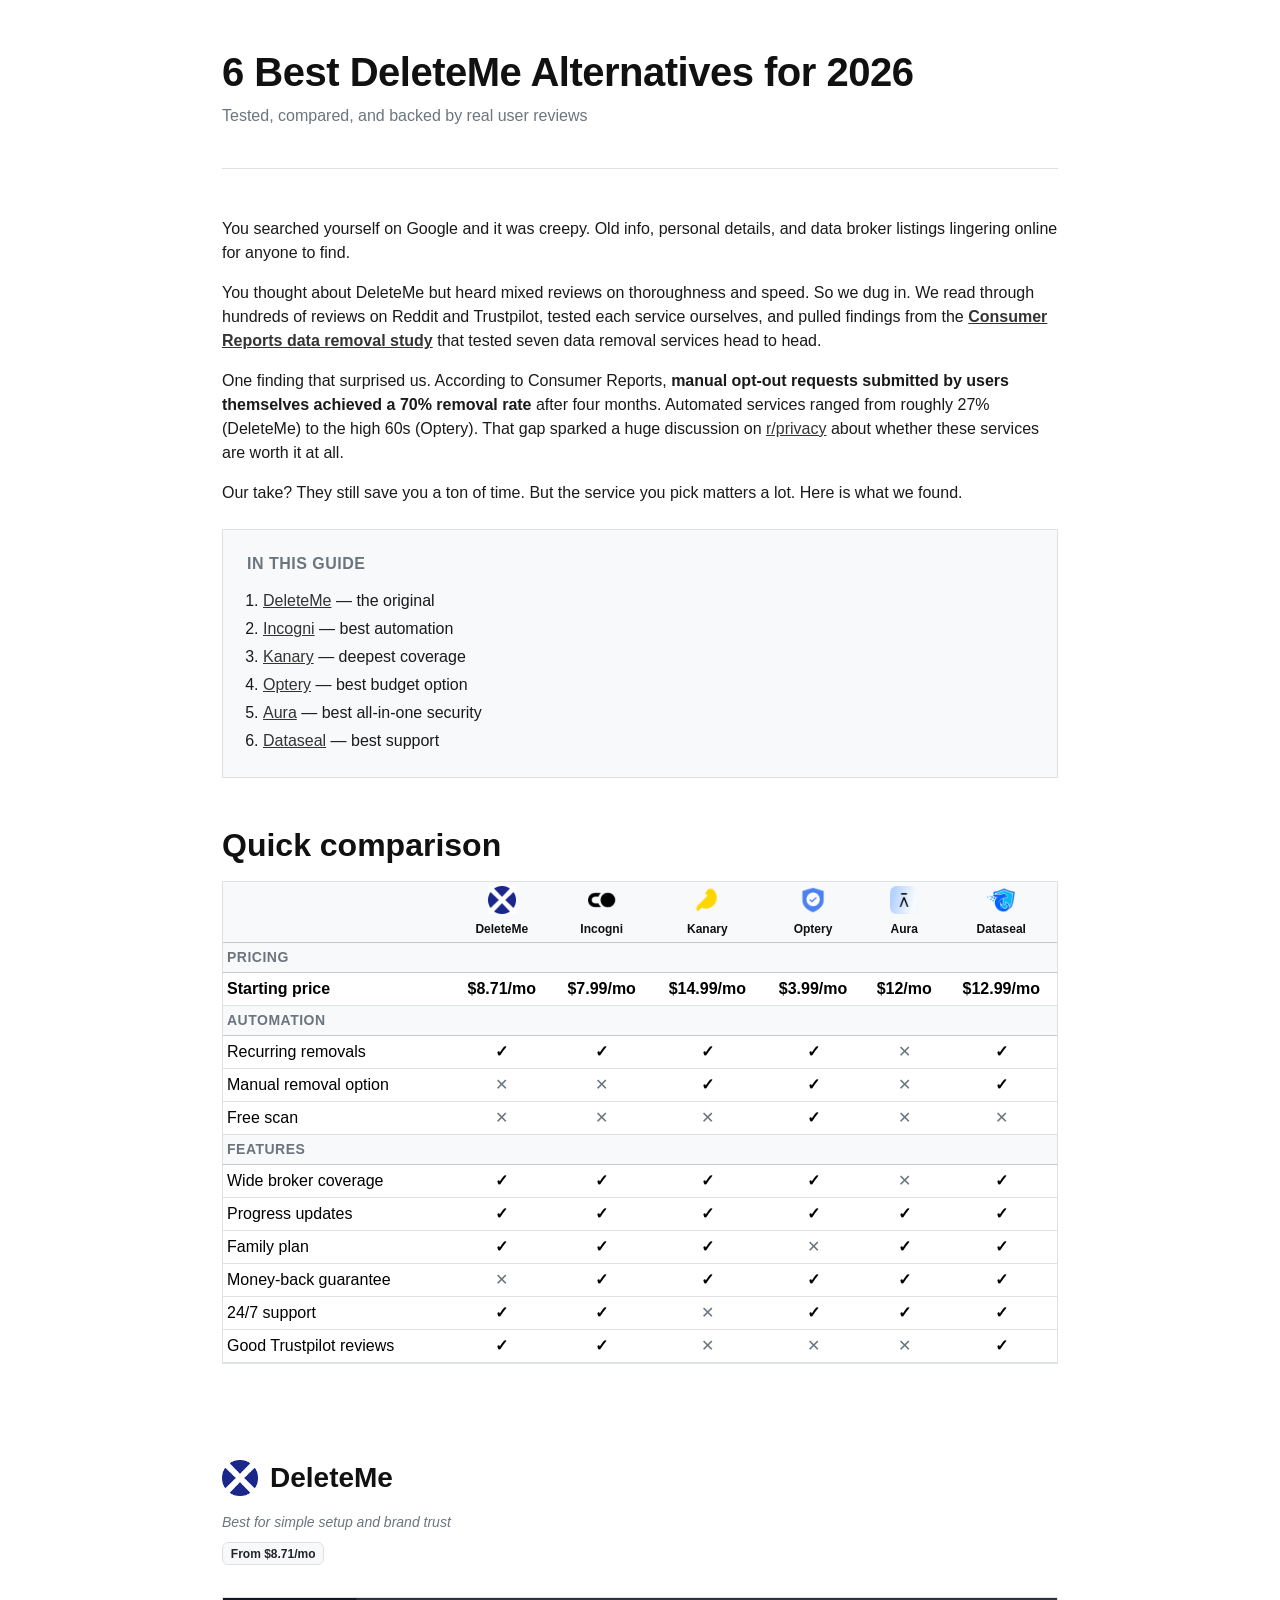
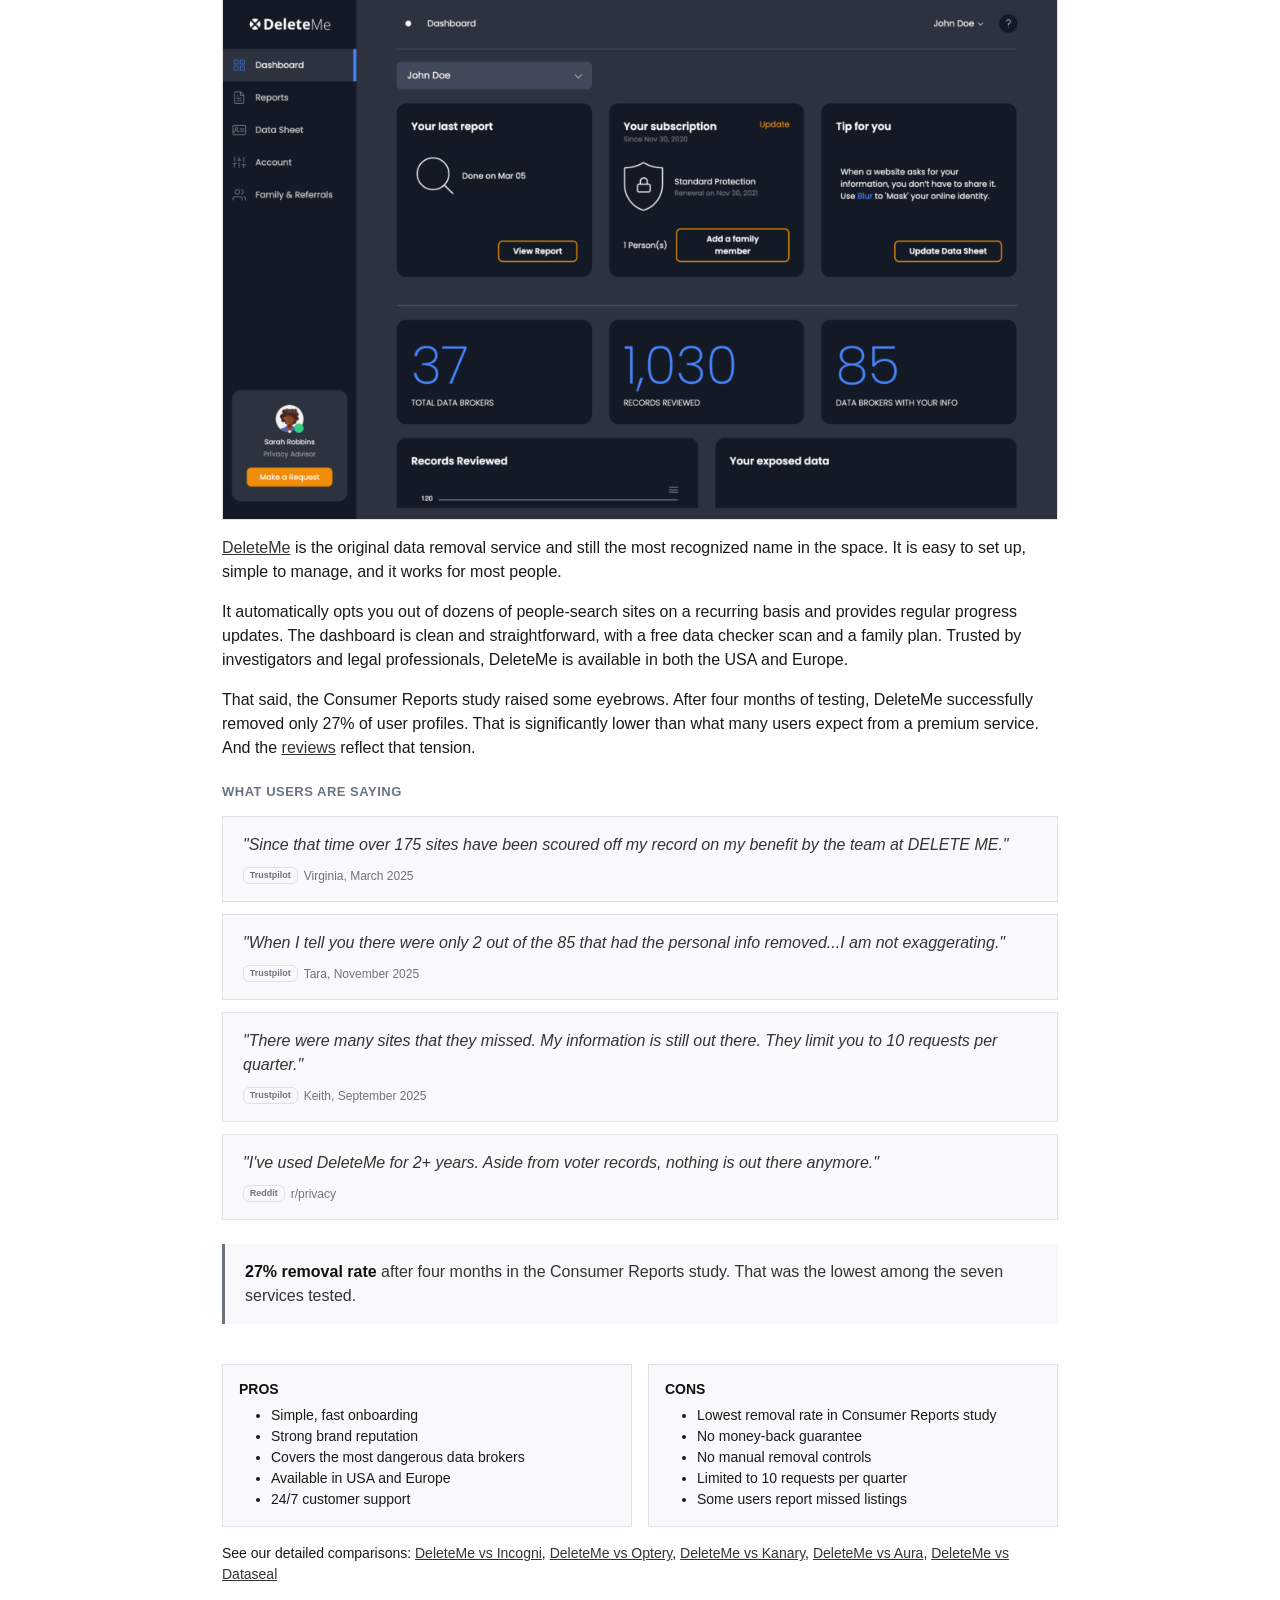
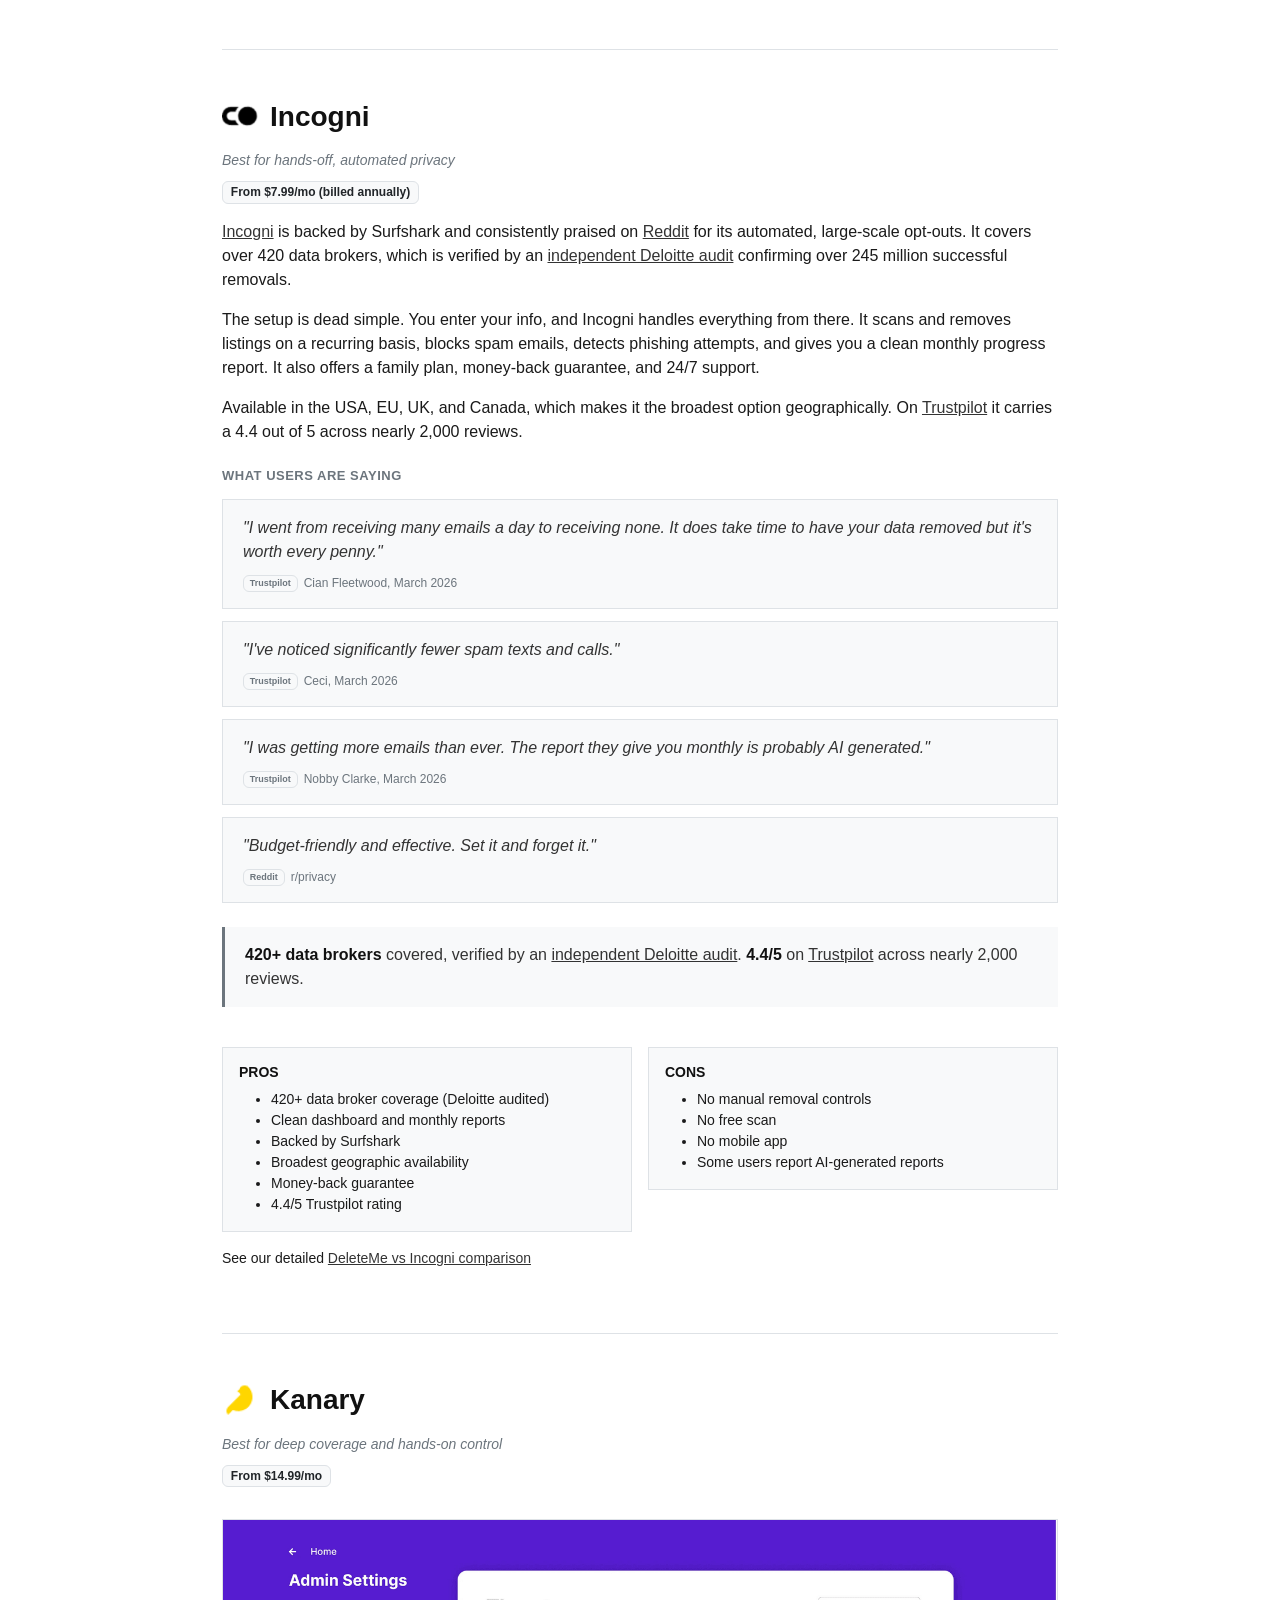
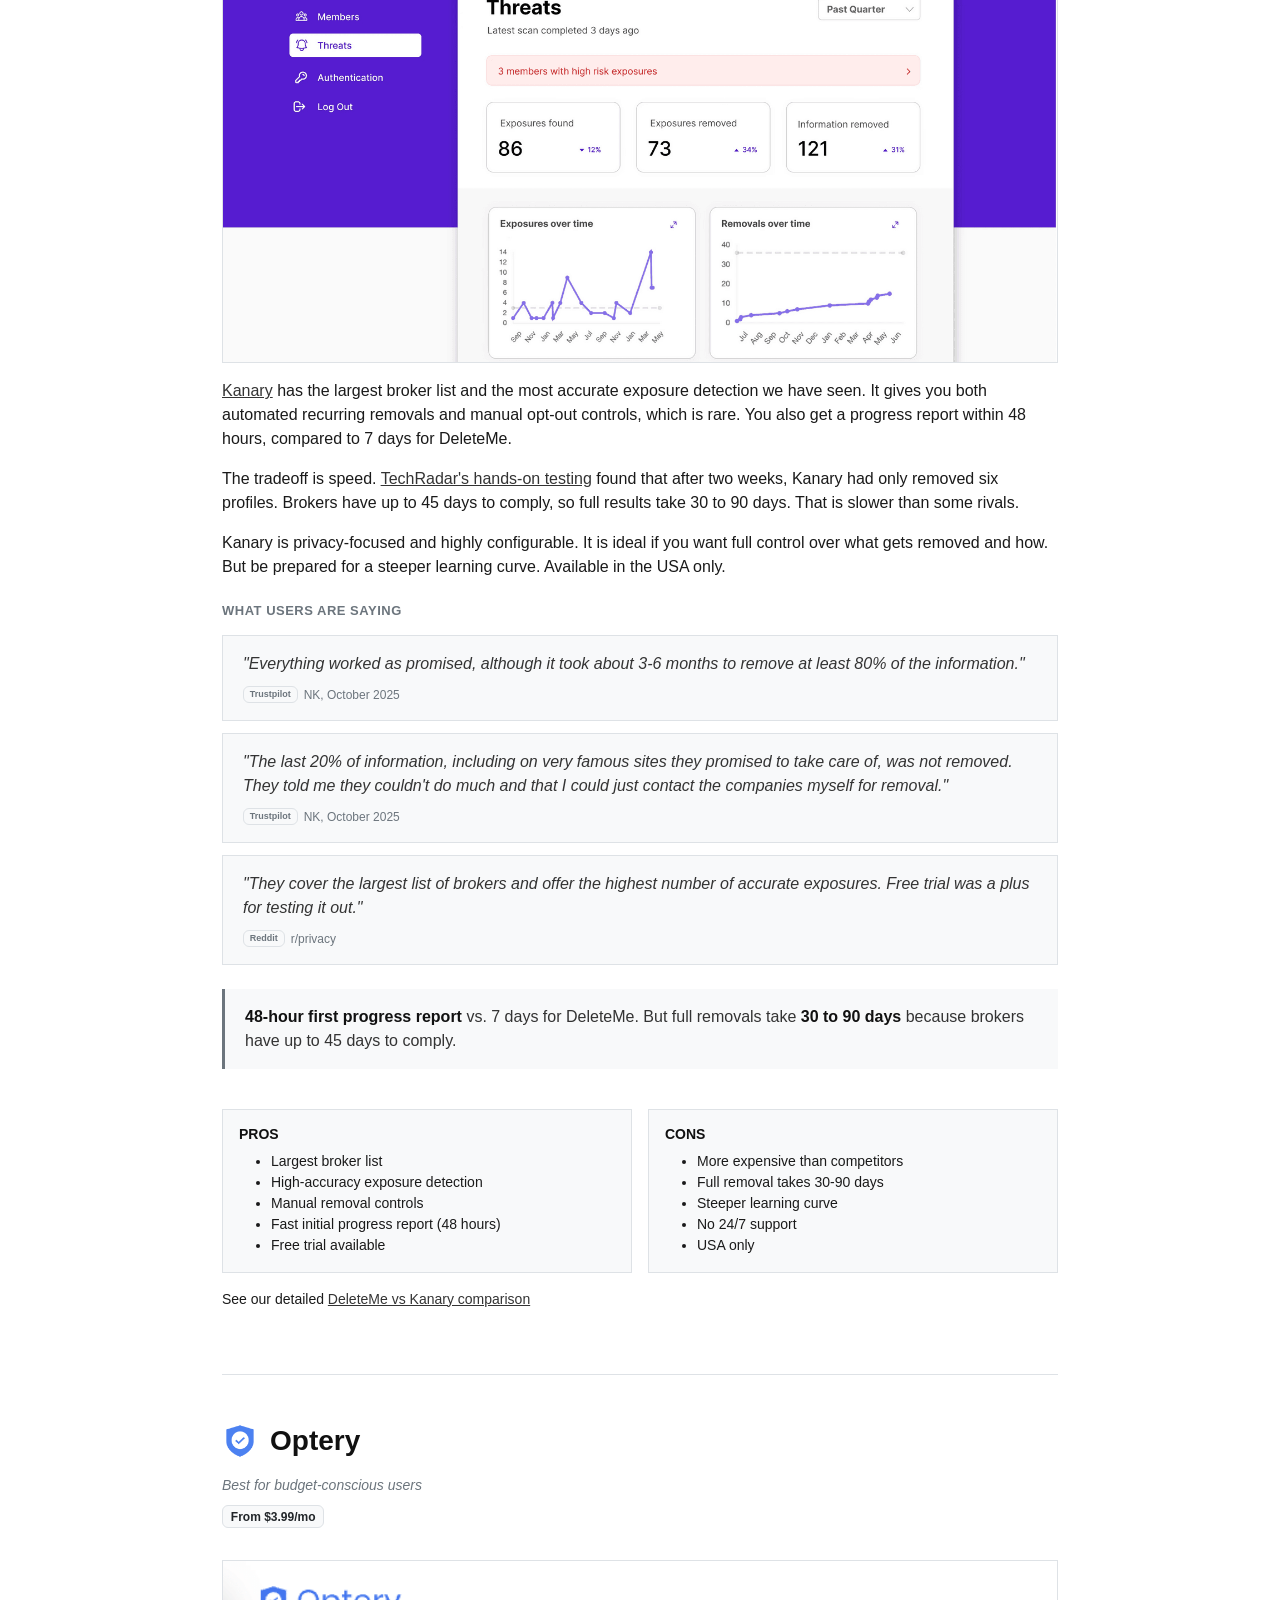
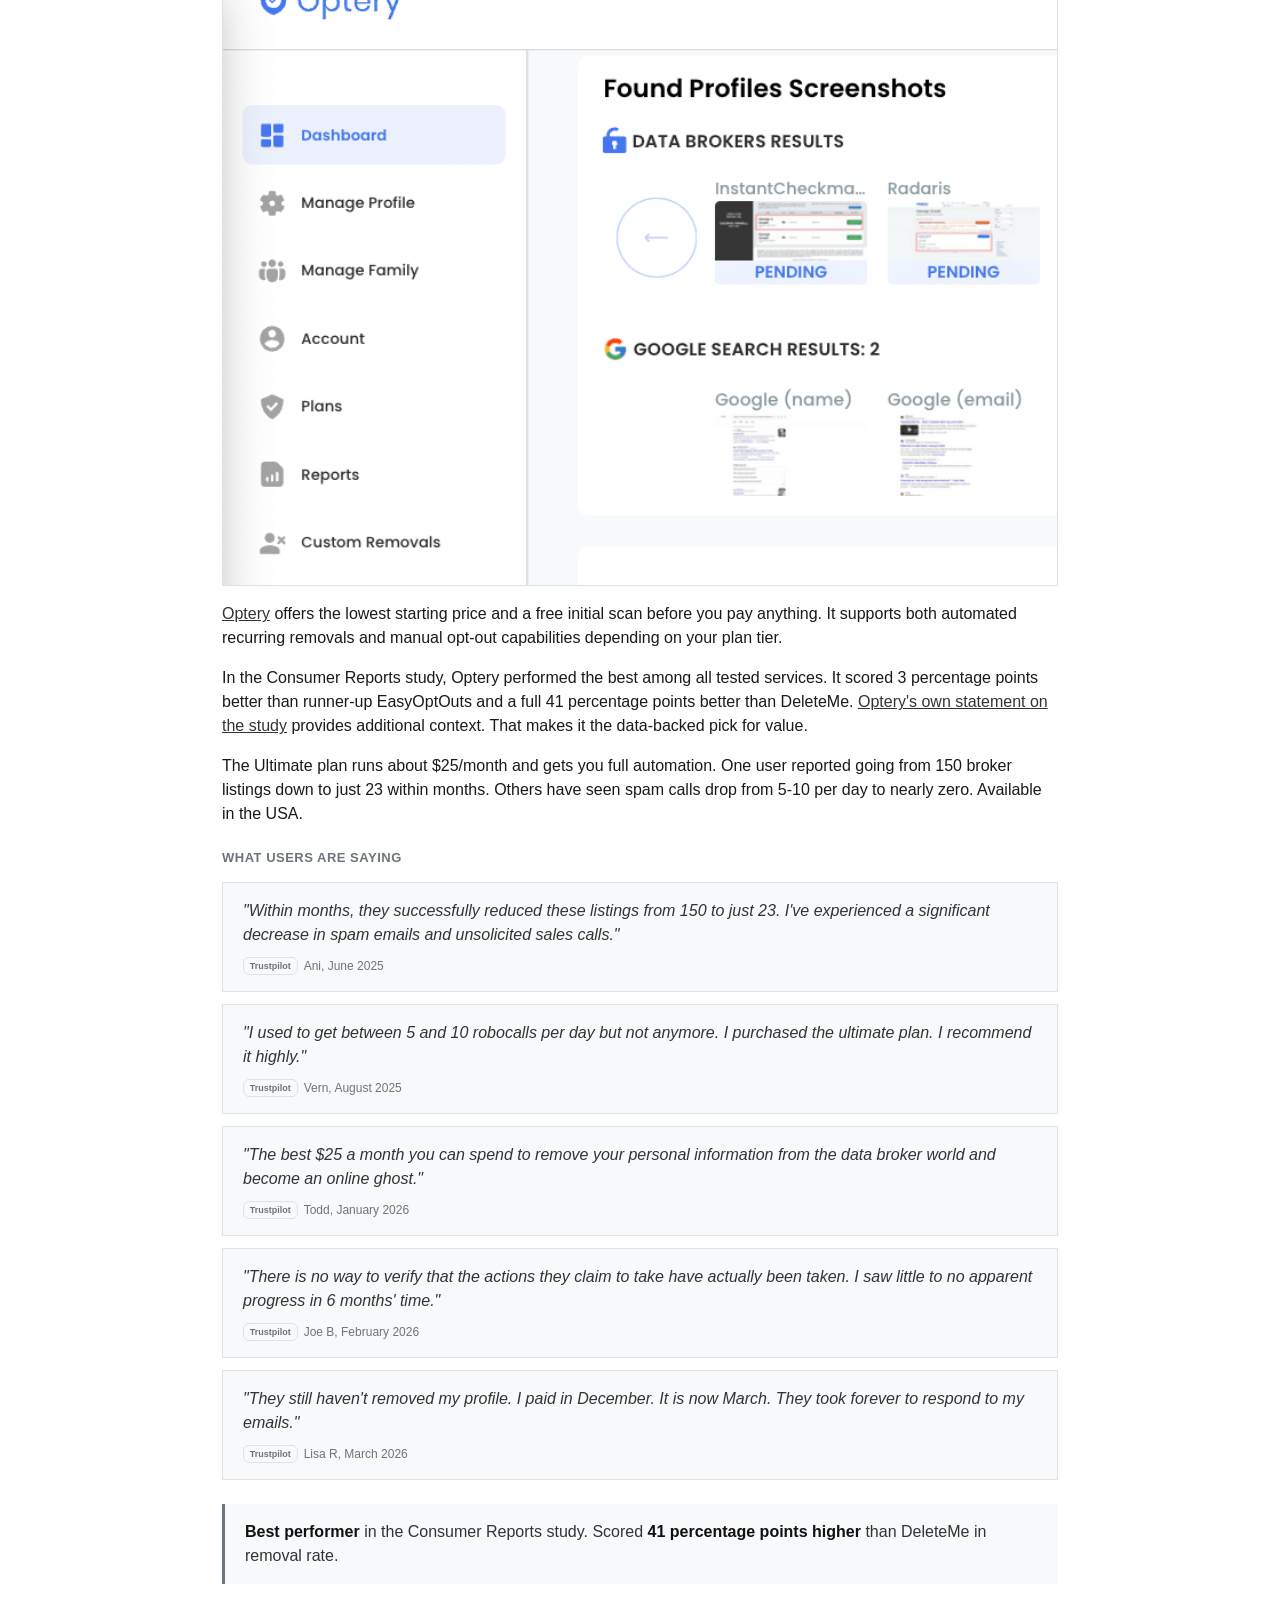
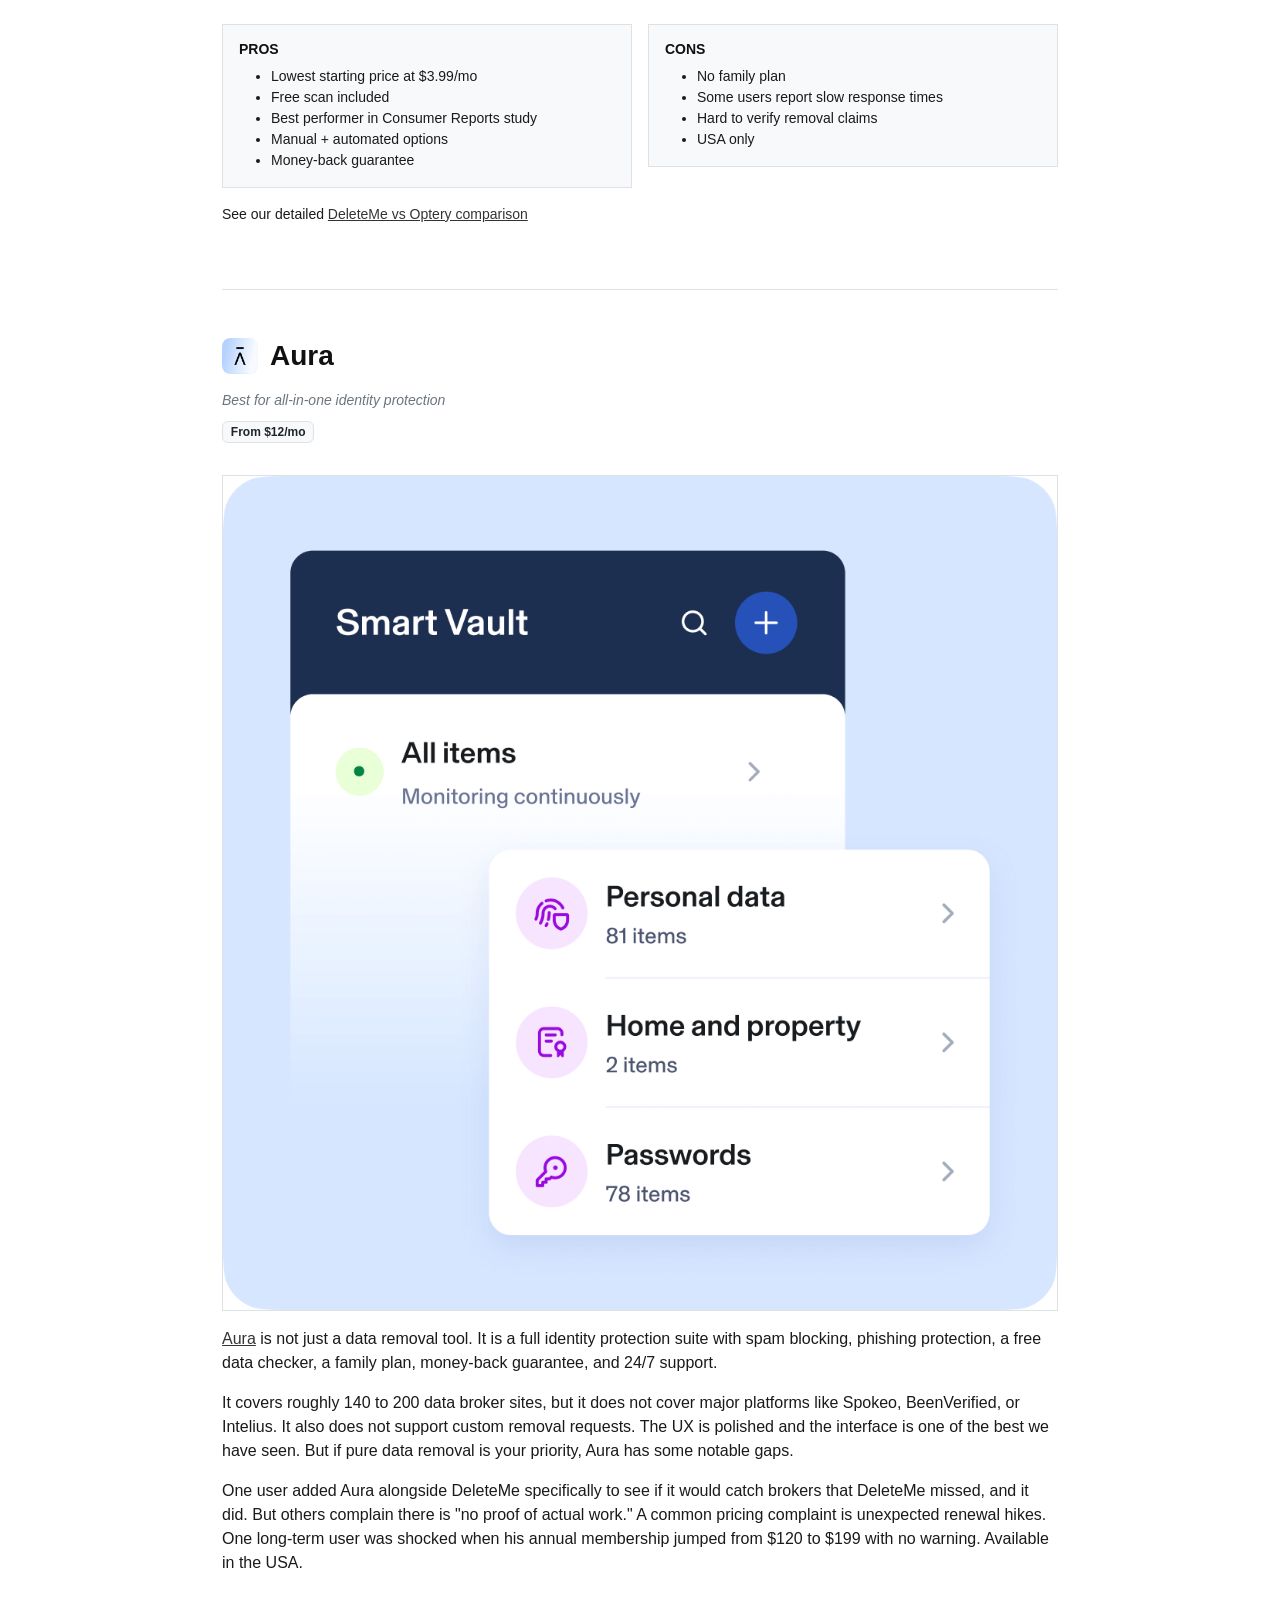
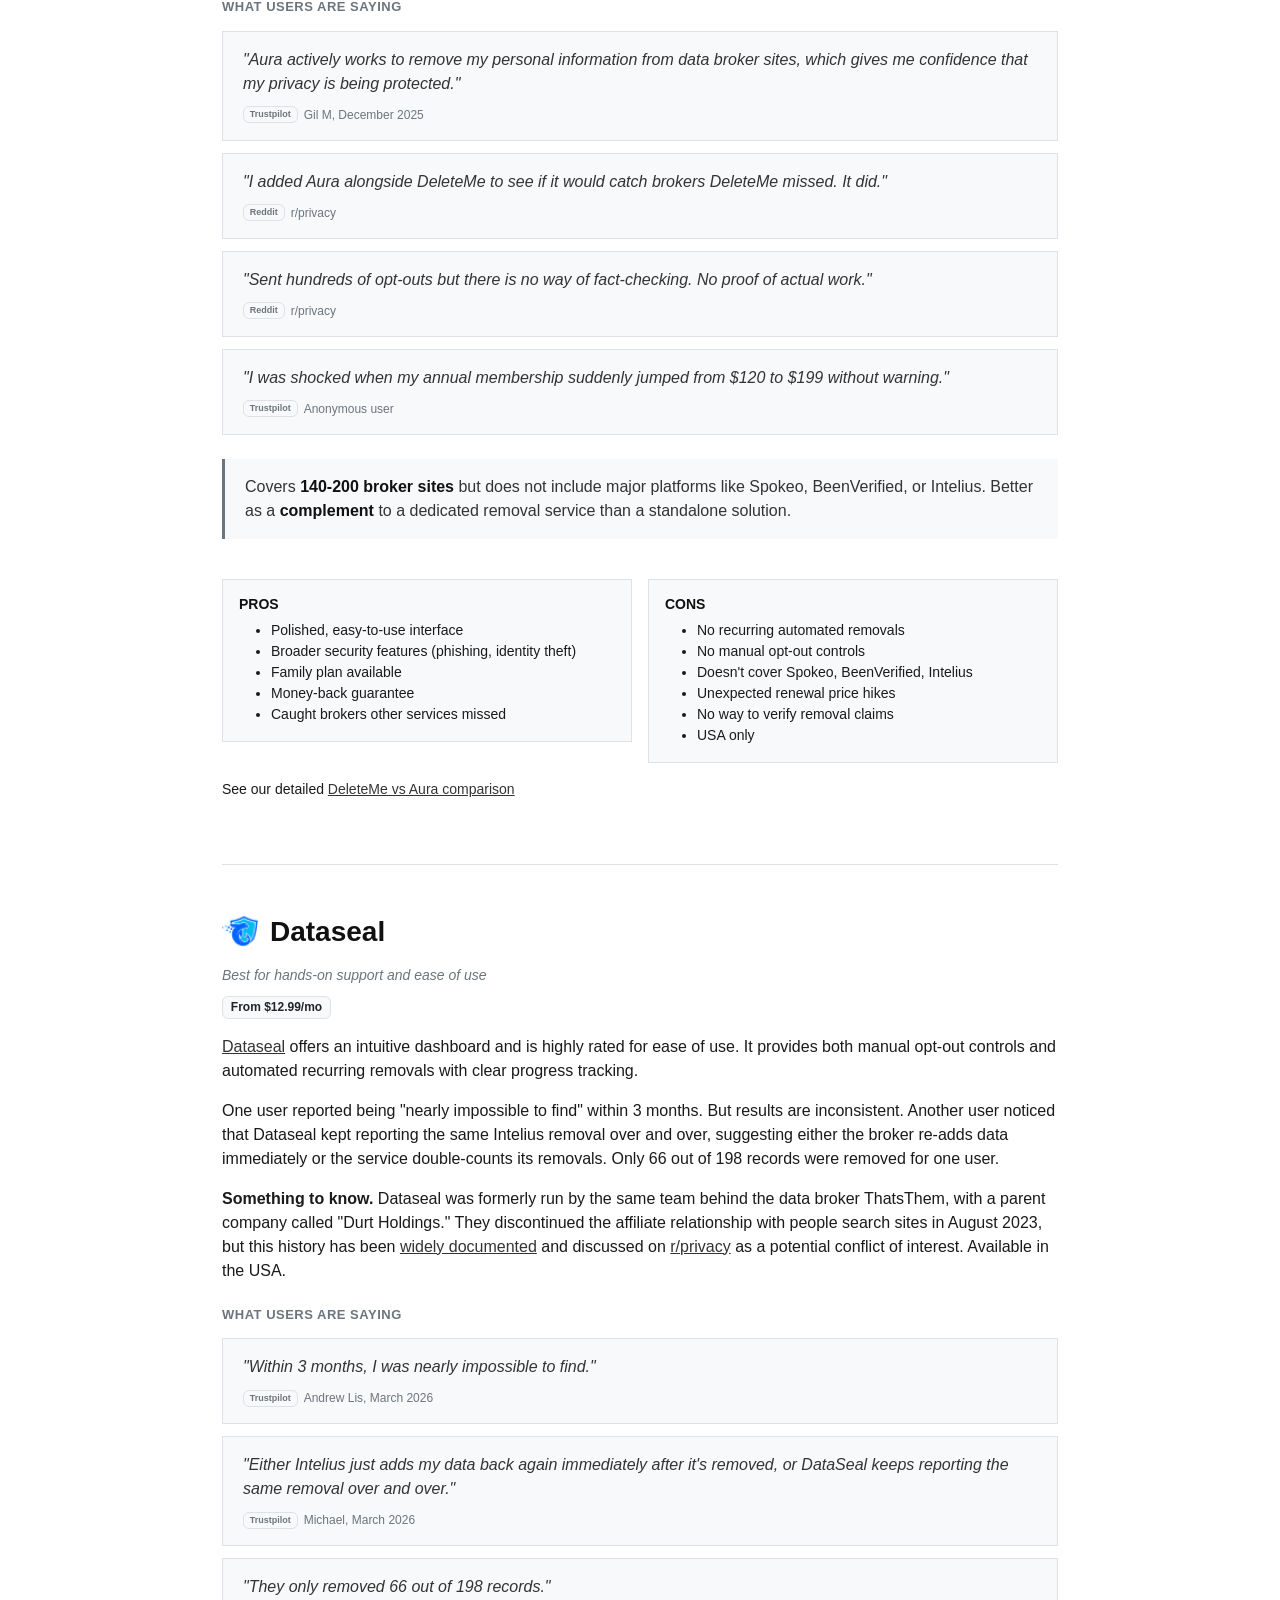
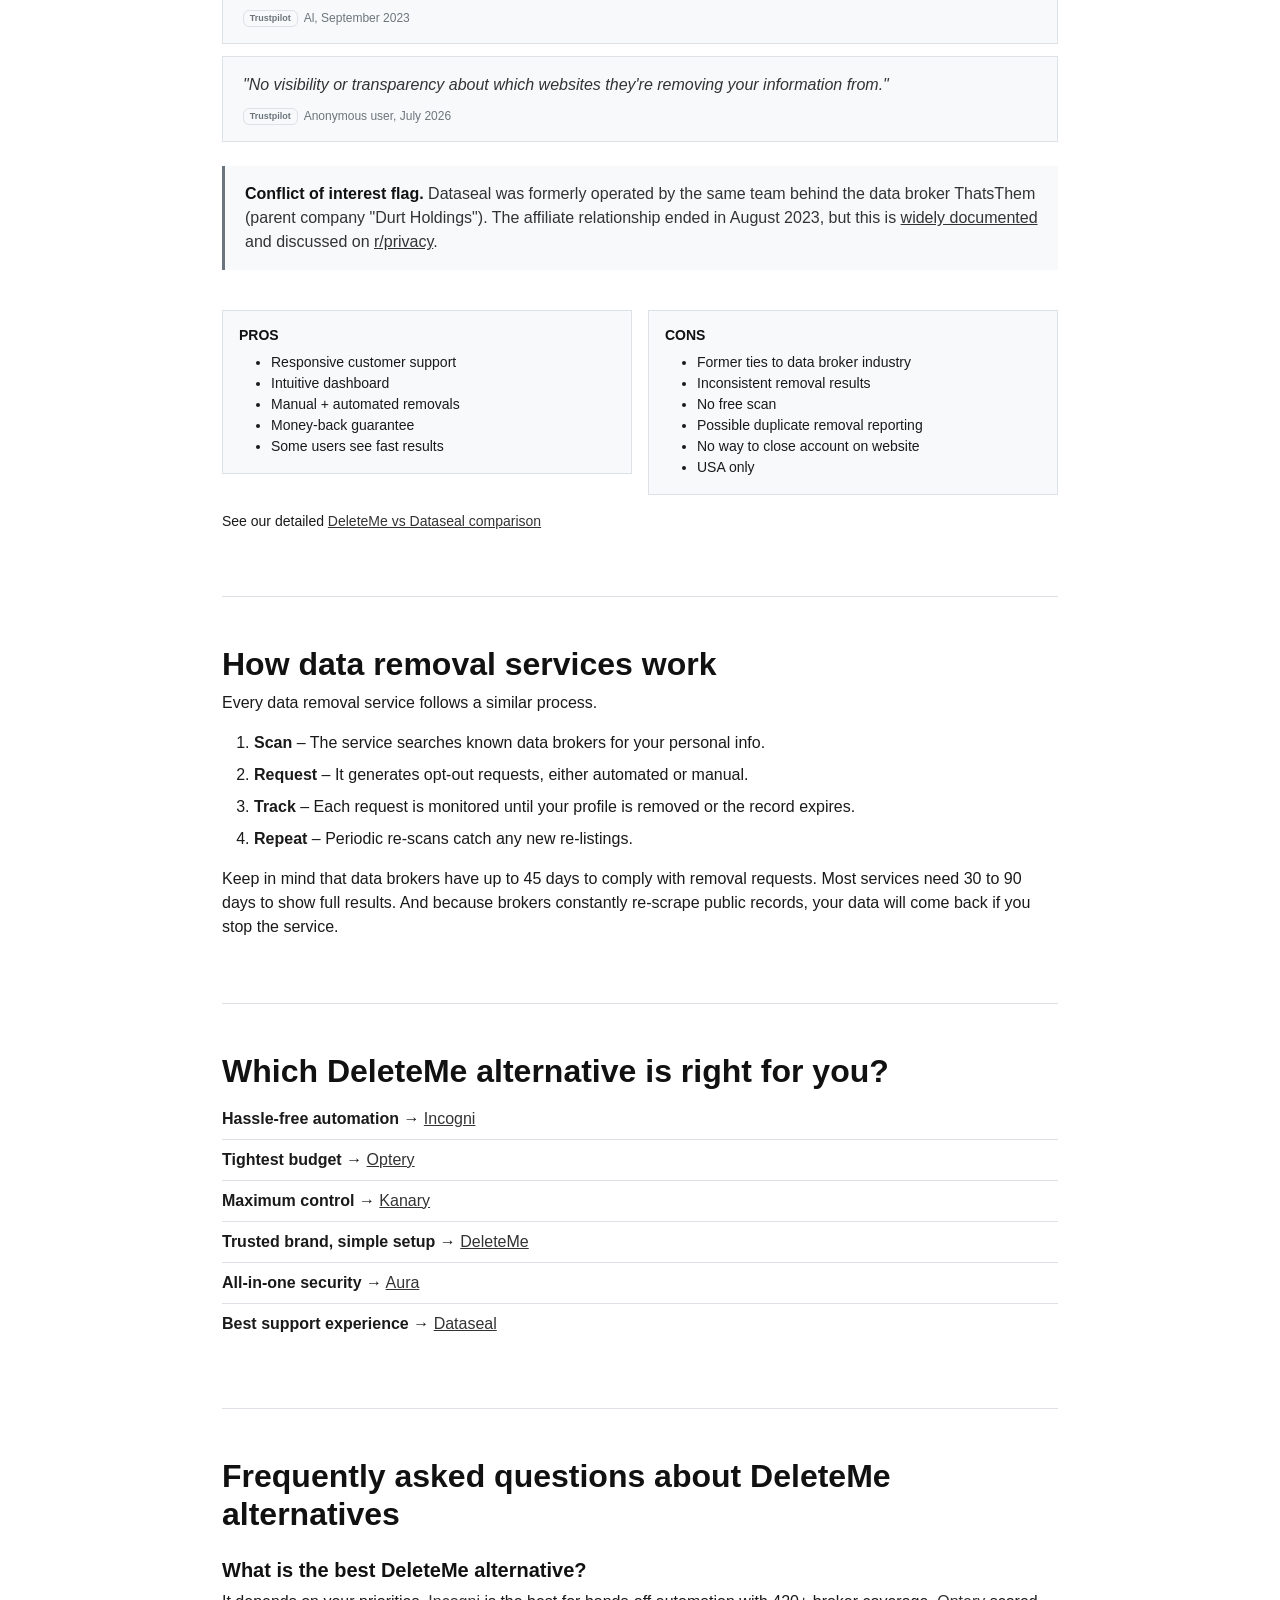
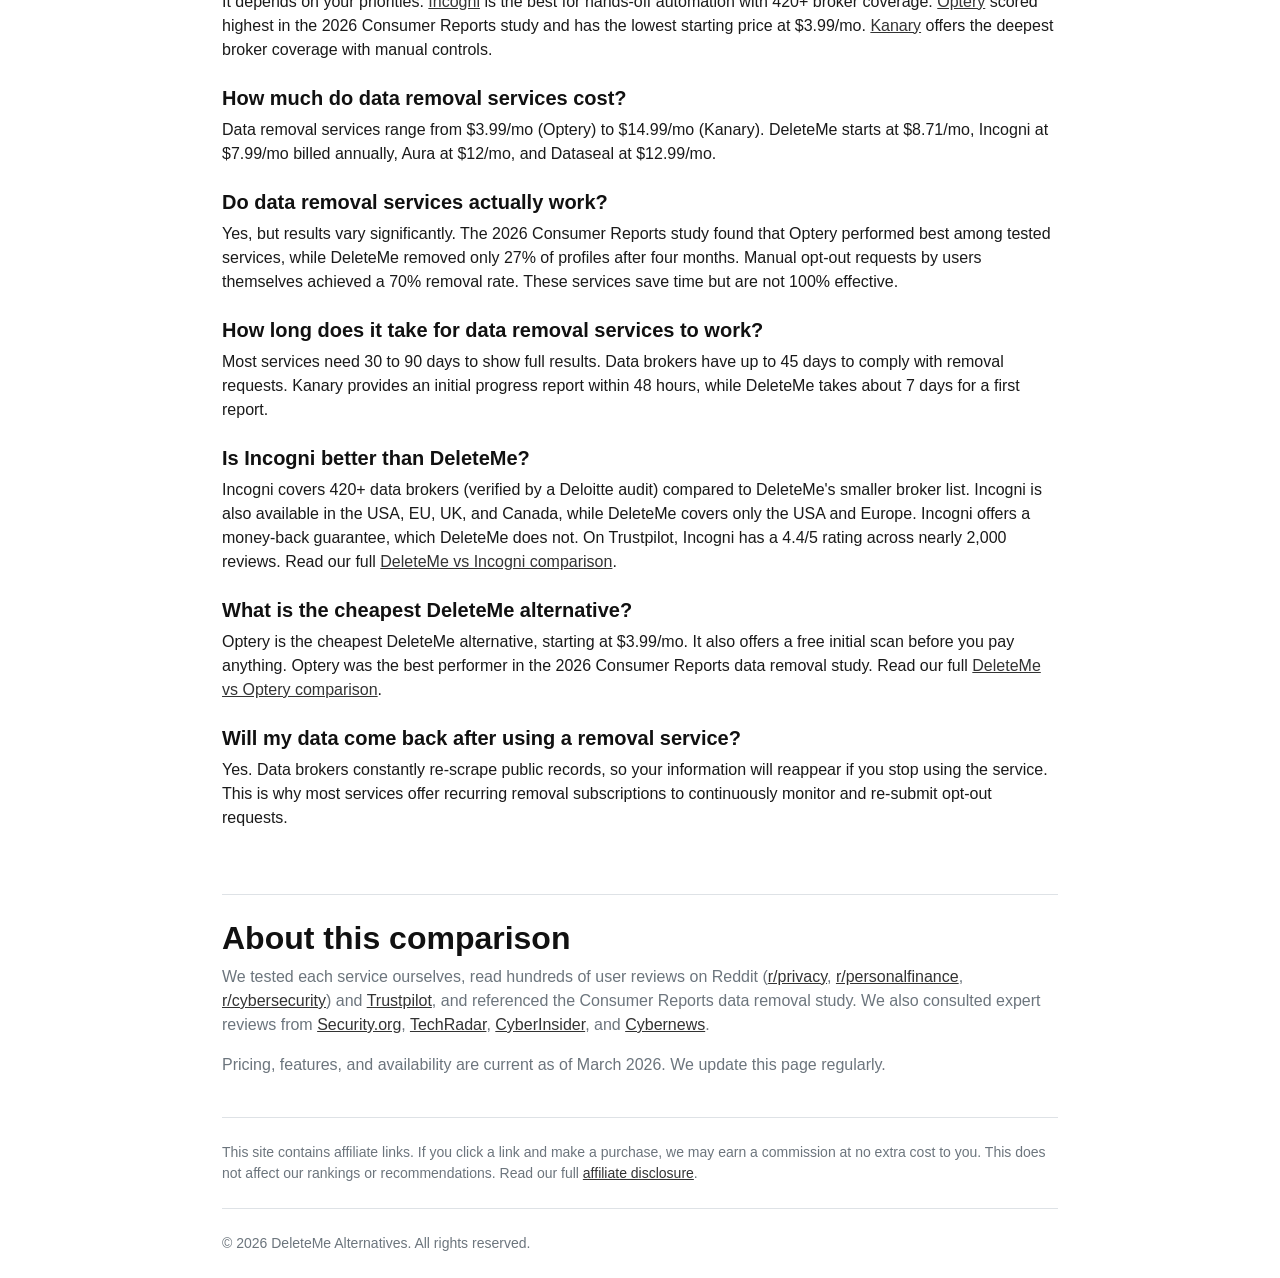
==== commit 8f744459: "Add vs comparison pages, affiliate disclosure, and LLM files Create 5 head-to-head comparison pages " ====
--- a/index.html
+++ b/index.html
@@ -180,6 +180,8 @@
           </div>
         </div>
       </div>
+
+      <p class="mt-3 small">See our detailed comparisons: <a href="/deleteme-vs-incogni">DeleteMe vs Incogni</a>, <a href="/deleteme-vs-optery">DeleteMe vs Optery</a>, <a href="/deleteme-vs-kanary">DeleteMe vs Kanary</a>, <a href="/deleteme-vs-aura">DeleteMe vs Aura</a>, <a href="/deleteme-vs-dataseal">DeleteMe vs Dataseal</a></p>
     </section>
 
     <!-- Incogni -->
@@ -217,6 +219,8 @@
           </div>
         </div>
       </div>
+
+      <p class="mt-3 small">See our detailed <a href="/deleteme-vs-incogni">DeleteMe vs Incogni comparison</a></p>
     </section>
 
     <!-- Kanary -->
@@ -255,6 +259,8 @@
           </div>
         </div>
       </div>
+
+      <p class="mt-3 small">See our detailed <a href="/deleteme-vs-kanary">DeleteMe vs Kanary comparison</a></p>
     </section>
 
     <!-- Optery -->
@@ -295,6 +301,8 @@
           </div>
         </div>
       </div>
+
+      <p class="mt-3 small">See our detailed <a href="/deleteme-vs-optery">DeleteMe vs Optery comparison</a></p>
     </section>
 
     <!-- Aura -->
@@ -334,6 +342,8 @@
           </div>
         </div>
       </div>
+
+      <p class="mt-3 small">See our detailed <a href="/deleteme-vs-aura">DeleteMe vs Aura comparison</a></p>
     </section>
 
     <!-- Dataseal -->
@@ -371,6 +381,8 @@
           </div>
         </div>
       </div>
+
+      <p class="mt-3 small">See our detailed <a href="/deleteme-vs-dataseal">DeleteMe vs Dataseal comparison</a></p>
     </section>
 
     <!-- How It Works -->
@@ -404,7 +416,7 @@
       <h2 class="fw-bold">Frequently asked questions about DeleteMe alternatives</h2>
 
       <h5 class="fw-semibold mt-4">What is the best DeleteMe alternative?</h5>
-      <p>It depends on your priorities. Incogni is the best for hands-off automation with 420+ broker coverage. Optery scored highest in the 2026 Consumer Reports study and has the lowest starting price at $3.99/mo. Kanary offers the deepest broker coverage with manual controls.</p>
+      <p>It depends on your priorities. <a href="/deleteme-vs-incogni">Incogni</a> is the best for hands-off automation with 420+ broker coverage. <a href="/deleteme-vs-optery">Optery</a> scored highest in the 2026 Consumer Reports study and has the lowest starting price at $3.99/mo. <a href="/deleteme-vs-kanary">Kanary</a> offers the deepest broker coverage with manual controls.</p>
 
       <h5 class="fw-semibold mt-4">How much do data removal services cost?</h5>
       <p>Data removal services range from $3.99/mo (Optery) to $14.99/mo (Kanary). DeleteMe starts at $8.71/mo, Incogni at $7.99/mo billed annually, Aura at $12/mo, and Dataseal at $12.99/mo.</p>
@@ -416,10 +428,10 @@
       <p>Most services need 30 to 90 days to show full results. Data brokers have up to 45 days to comply with removal requests. Kanary provides an initial progress report within 48 hours, while DeleteMe takes about 7 days for a first report.</p>
 
       <h5 class="fw-semibold mt-4">Is Incogni better than DeleteMe?</h5>
-      <p>Incogni covers 420+ data brokers (verified by a Deloitte audit) compared to DeleteMe's smaller broker list. Incogni is also available in the USA, EU, UK, and Canada, while DeleteMe covers only the USA and Europe. Incogni offers a money-back guarantee, which DeleteMe does not. On Trustpilot, Incogni has a 4.4/5 rating across nearly 2,000 reviews.</p>
+      <p>Incogni covers 420+ data brokers (verified by a Deloitte audit) compared to DeleteMe's smaller broker list. Incogni is also available in the USA, EU, UK, and Canada, while DeleteMe covers only the USA and Europe. Incogni offers a money-back guarantee, which DeleteMe does not. On Trustpilot, Incogni has a 4.4/5 rating across nearly 2,000 reviews. Read our full <a href="/deleteme-vs-incogni">DeleteMe vs Incogni comparison</a>.</p>
 
       <h5 class="fw-semibold mt-4">What is the cheapest DeleteMe alternative?</h5>
-      <p>Optery is the cheapest DeleteMe alternative, starting at $3.99/mo. It also offers a free initial scan before you pay anything. Optery was the best performer in the 2026 Consumer Reports data removal study.</p>
+      <p>Optery is the cheapest DeleteMe alternative, starting at $3.99/mo. It also offers a free initial scan before you pay anything. Optery was the best performer in the 2026 Consumer Reports data removal study. Read our full <a href="/deleteme-vs-optery">DeleteMe vs Optery comparison</a>.</p>
 
       <h5 class="fw-semibold mt-4">Will my data come back after using a removal service?</h5>
       <p>Yes. Data brokers constantly re-scrape public records, so your information will reappear if you stop using the service. This is why most services offer recurring removal subscriptions to continuously monitor and re-submit opt-out requests.</p>
@@ -430,6 +442,11 @@
       <h2 class="fw-bold">About this comparison</h2>
       <p class="text-secondary">We tested each service ourselves, read hundreds of user reviews on Reddit (<a href="https://www.reddit.com/r/privacy/" target="_blank" rel="noopener">r/privacy</a>, <a href="https://www.reddit.com/r/personalfinance/" target="_blank" rel="noopener">r/personalfinance</a>, <a href="https://www.reddit.com/r/cybersecurity/" target="_blank" rel="noopener">r/cybersecurity</a>) and <a href="https://www.trustpilot.com/" target="_blank" rel="noopener">Trustpilot</a>, and referenced the Consumer Reports data removal study. We also consulted expert reviews from <a href="https://www.security.org/data-removal/best/" target="_blank" rel="noopener">Security.org</a>, <a href="https://www.techradar.com/pro/security/kanary-data-removal-service-review" target="_blank" rel="noopener">TechRadar</a>, <a href="https://cyberinsider.com/data-removal/incogni-vs-deleteme/" target="_blank" rel="noopener">CyberInsider</a>, and <a href="https://cybernews.com/privacy-tools/optery-vs-deleteme-vs-incogni/" target="_blank" rel="noopener">Cybernews</a>.</p>
       <p class="text-secondary">Pricing, features, and availability are current as of March 2026. We update this page regularly.</p>
+    </section>
+
+    <!-- Affiliate Disclosure -->
+    <section class="py-4 border-top">
+      <p class="text-secondary small mb-0">This site contains affiliate links. If you click a link and make a purchase, we may earn a commission at no extra cost to you. This does not affect our rankings or recommendations. Read our full <a href="/disclosure">affiliate disclosure</a>.</p>
     </section>
 
     <!-- Footer -->
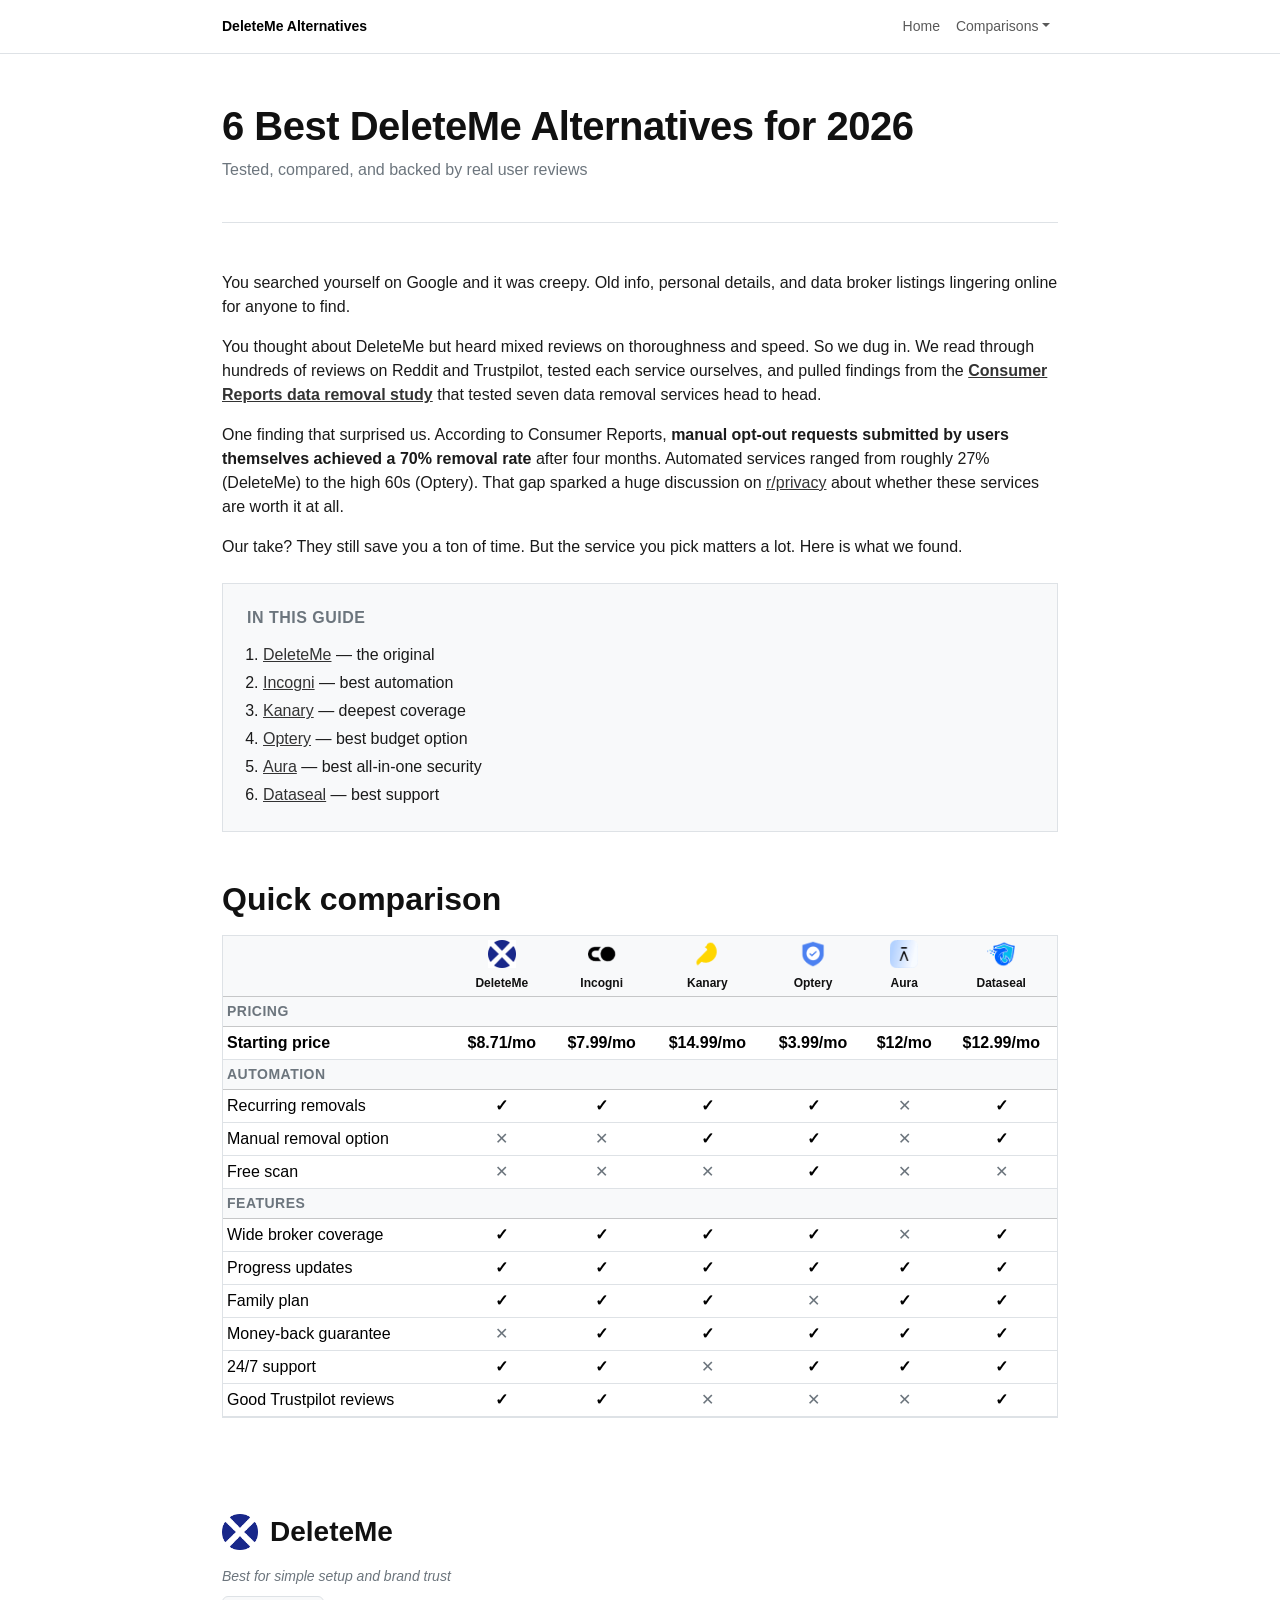
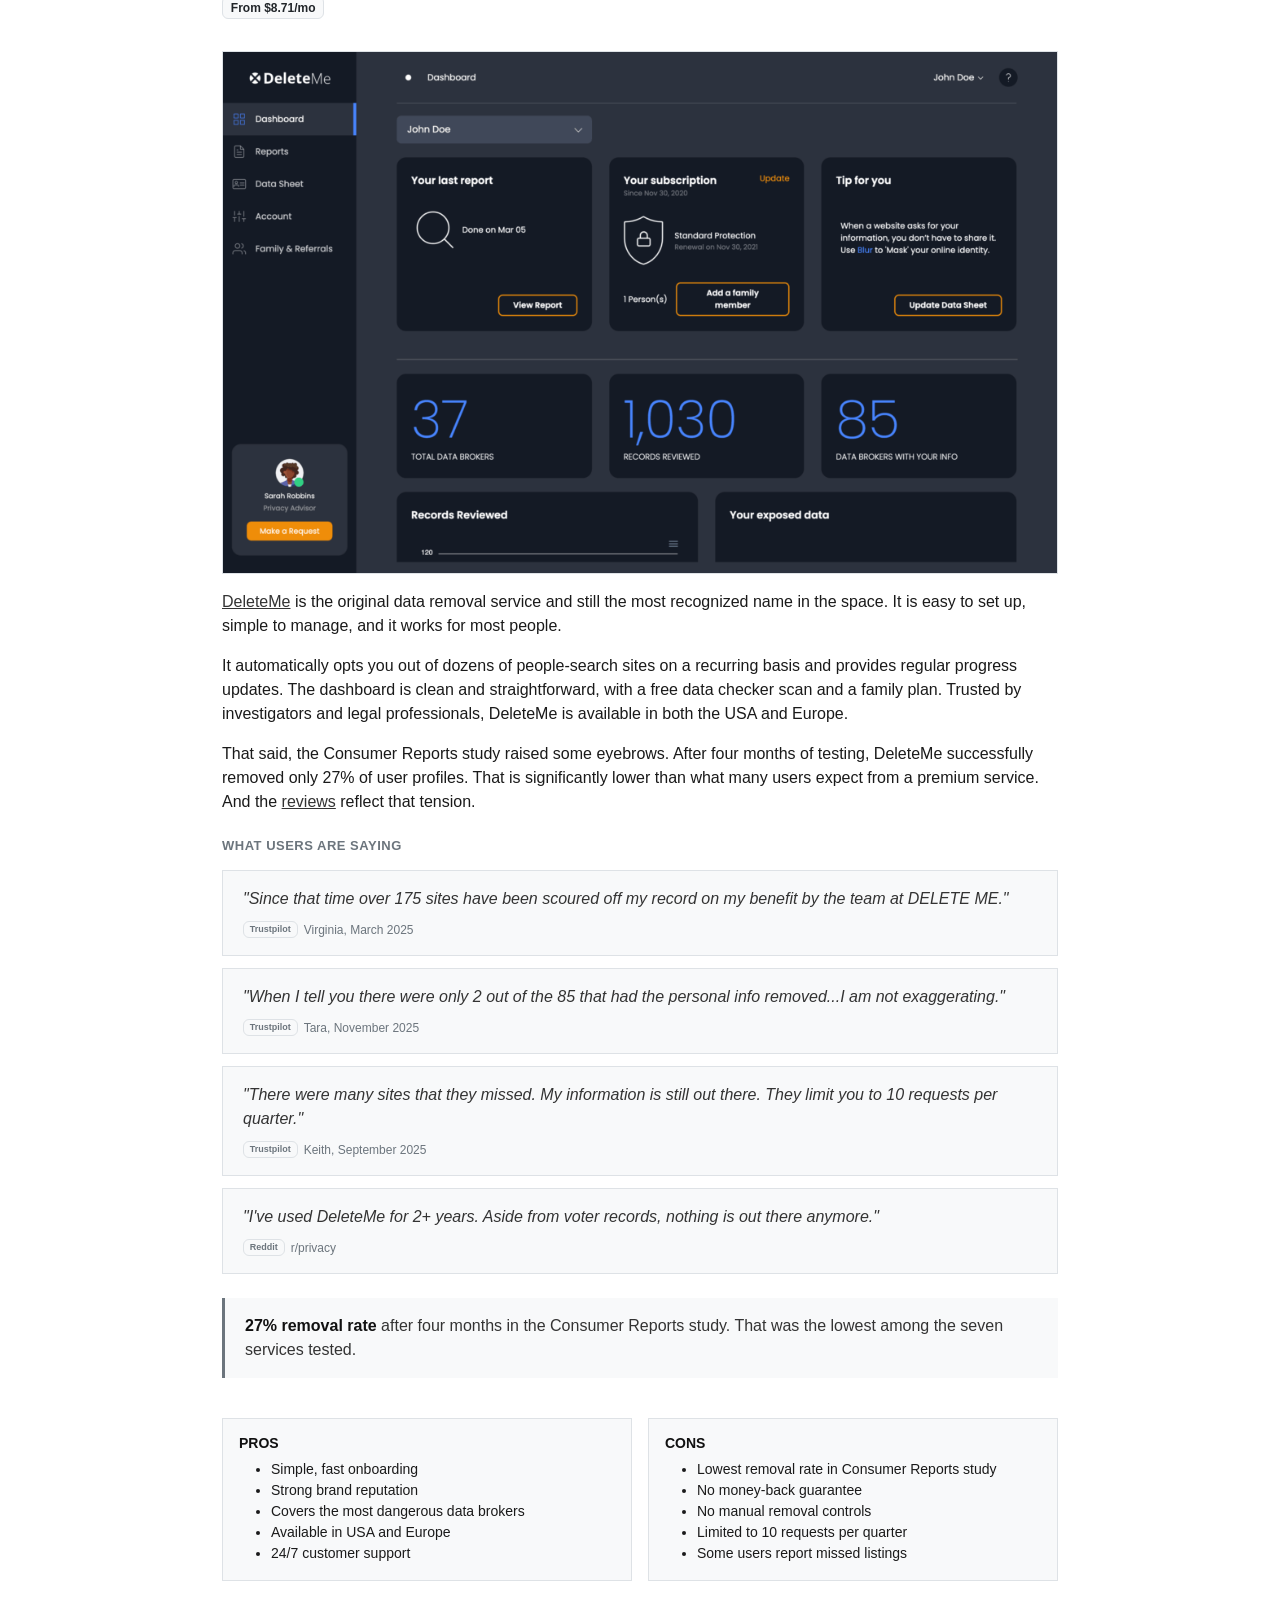
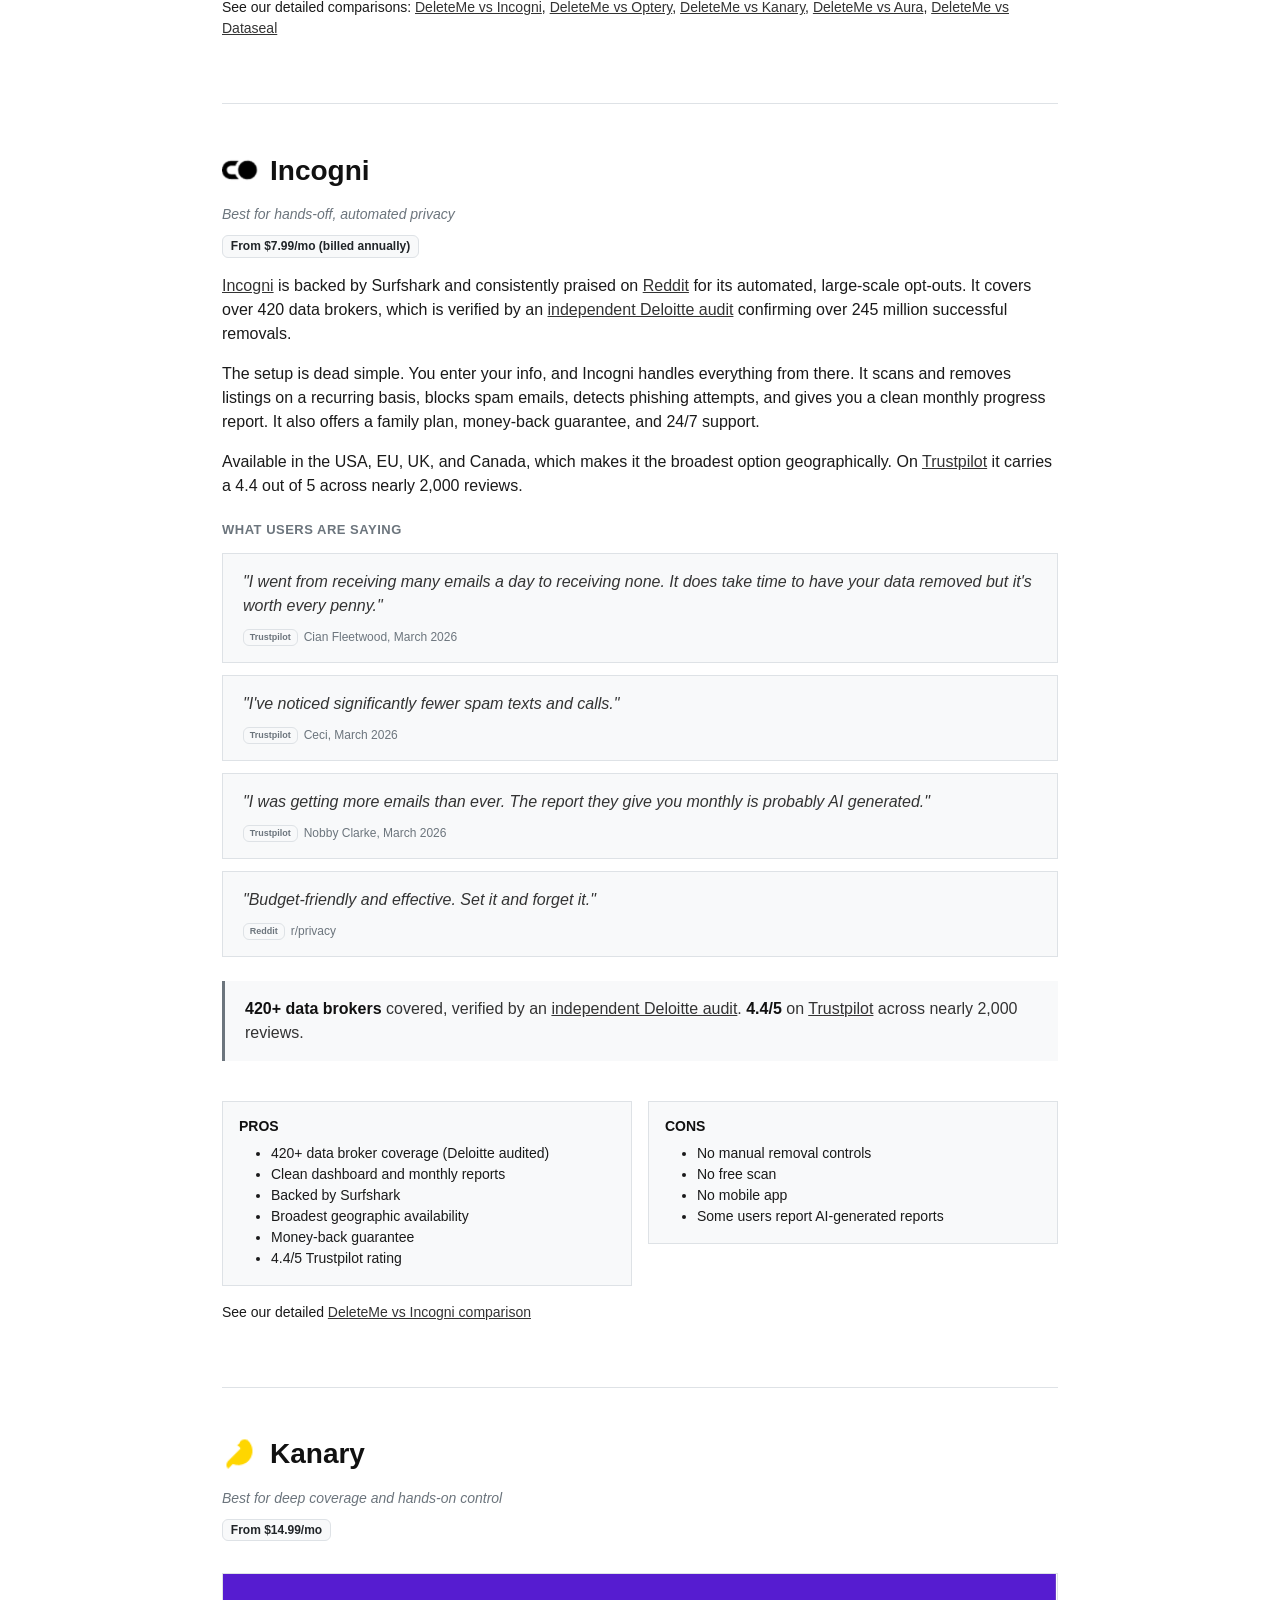
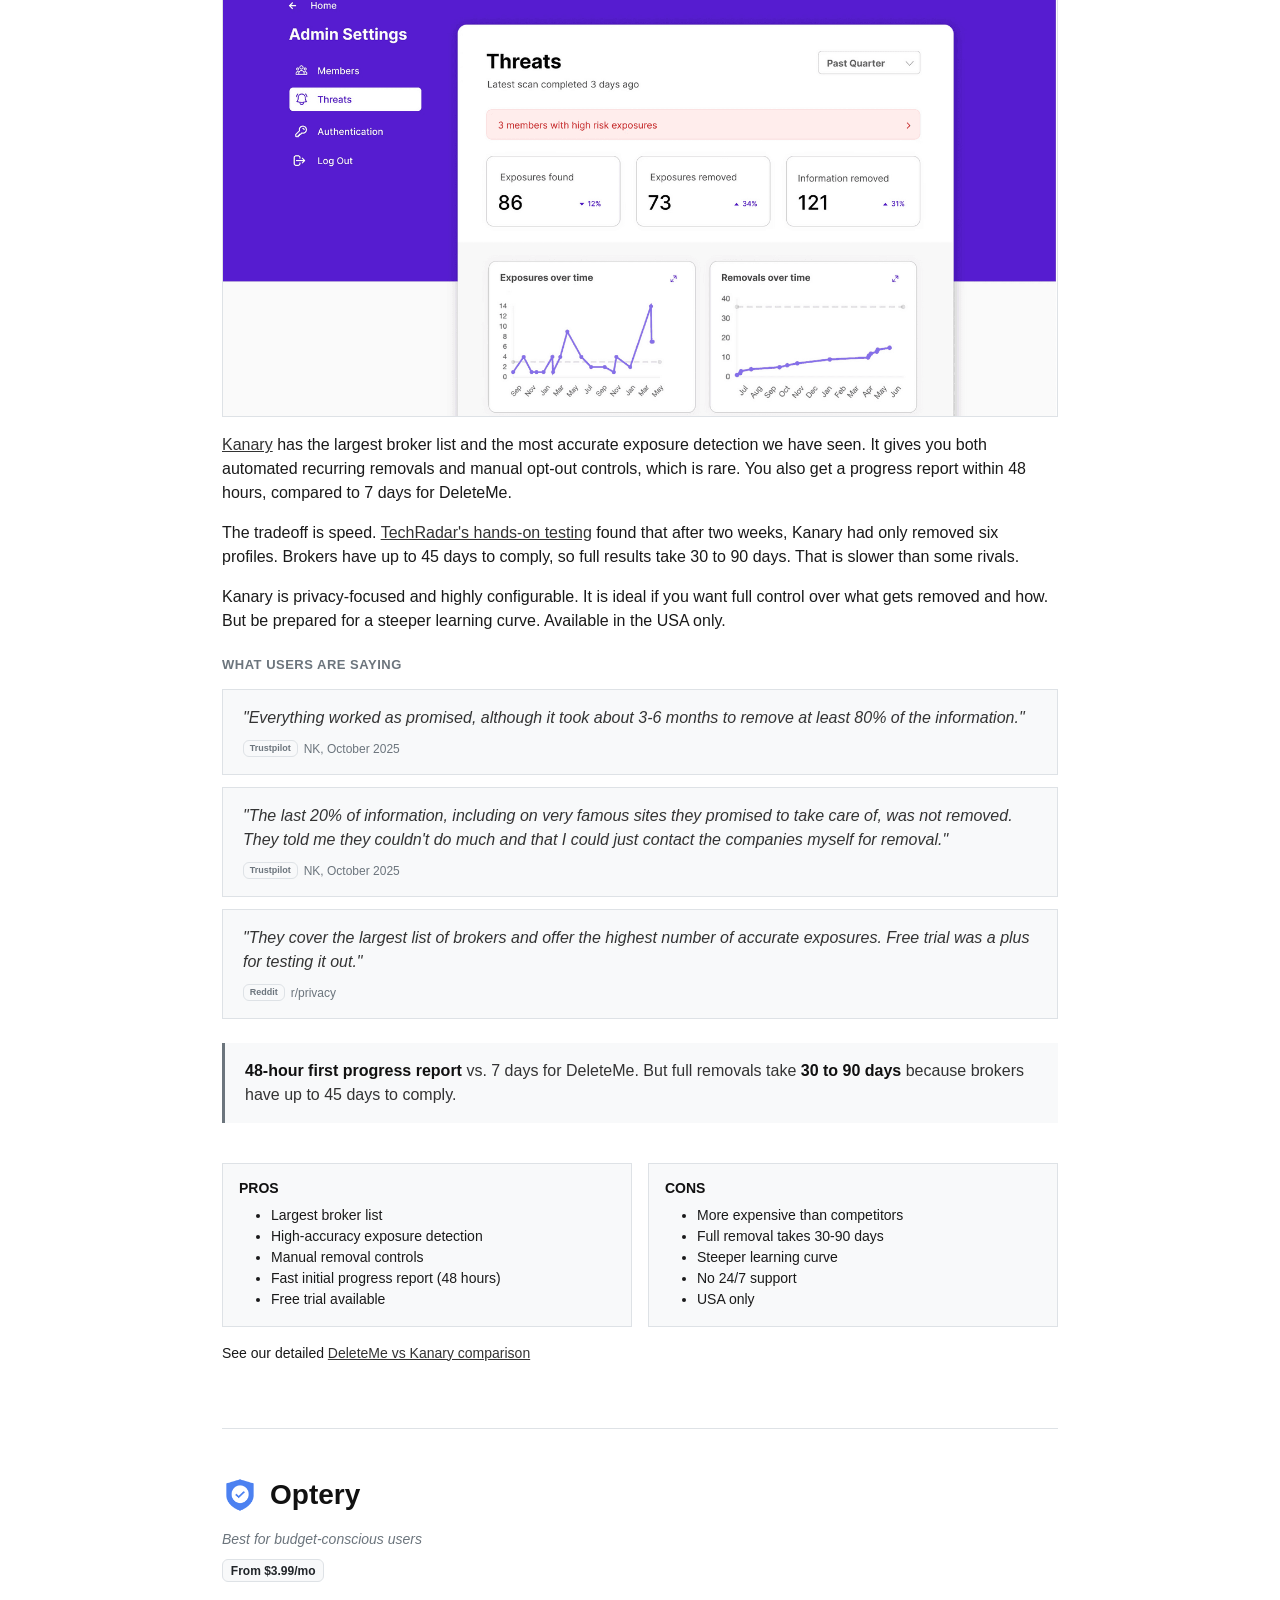
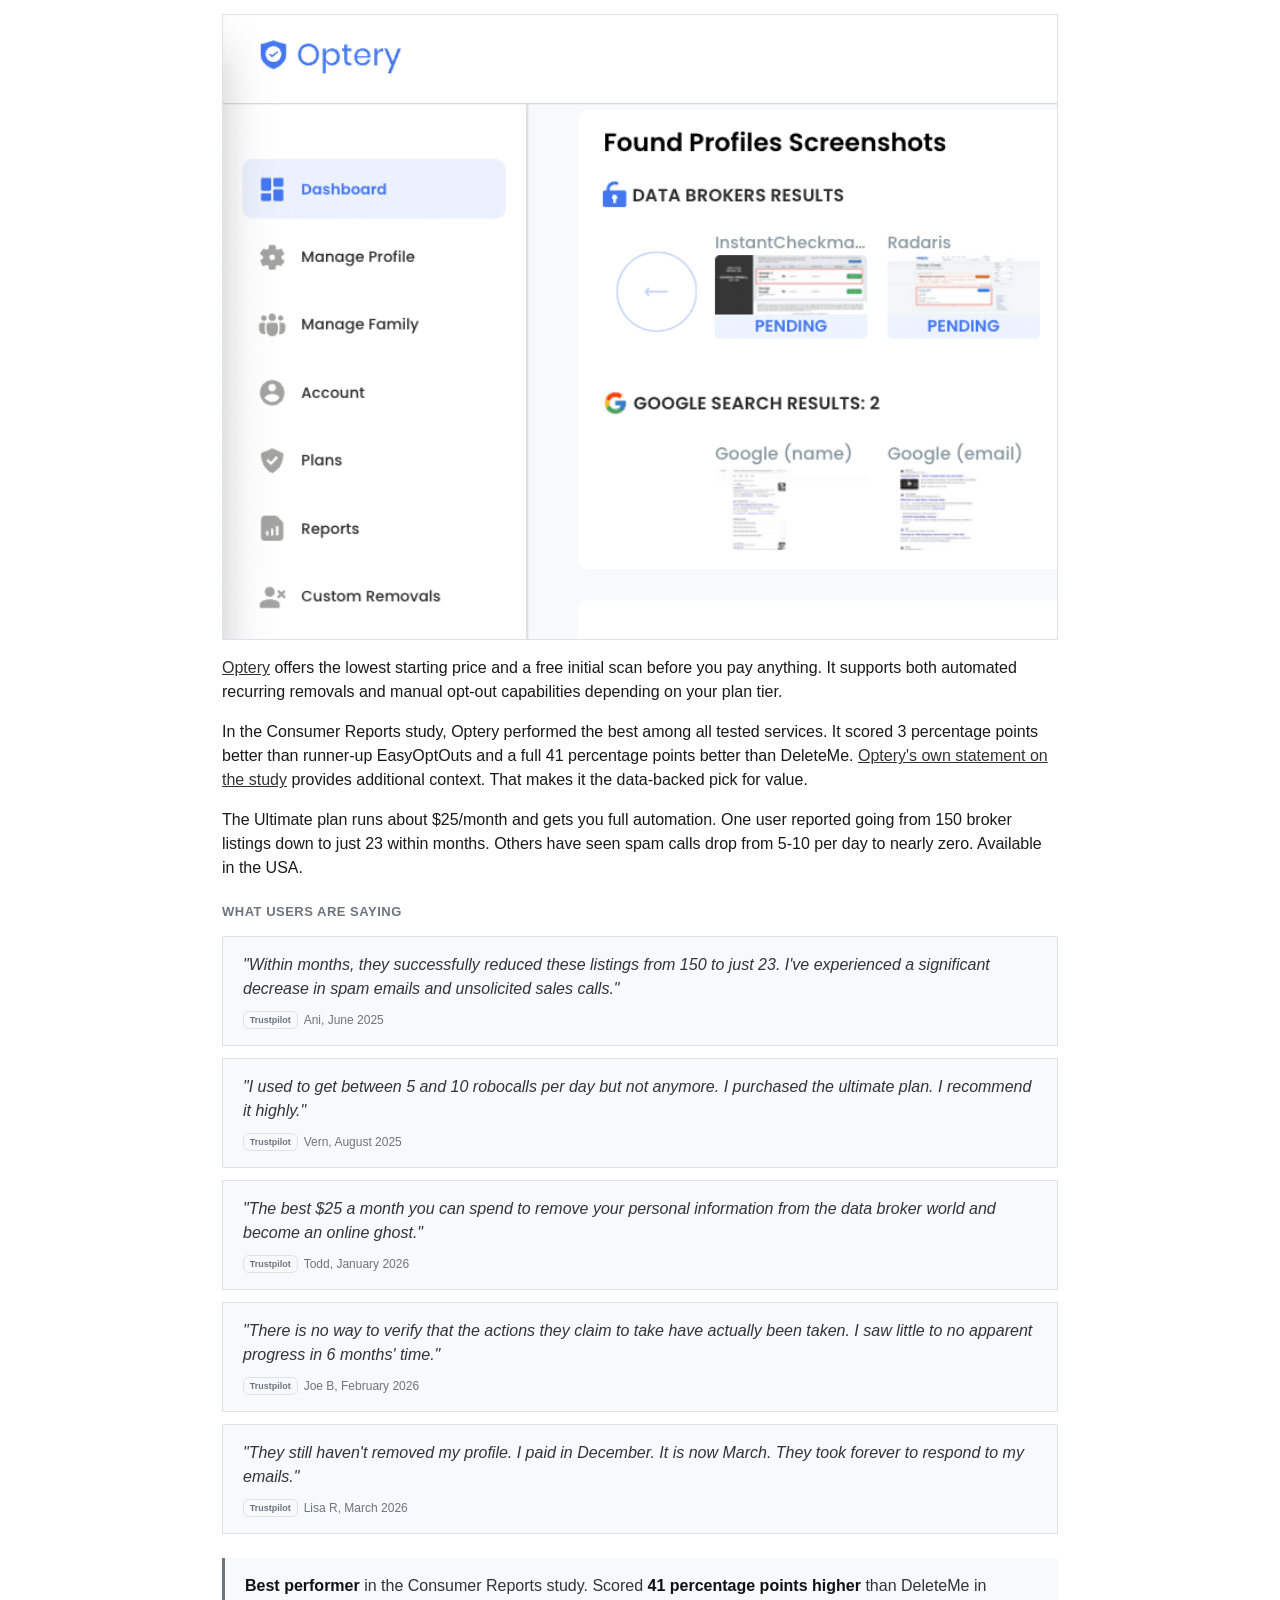
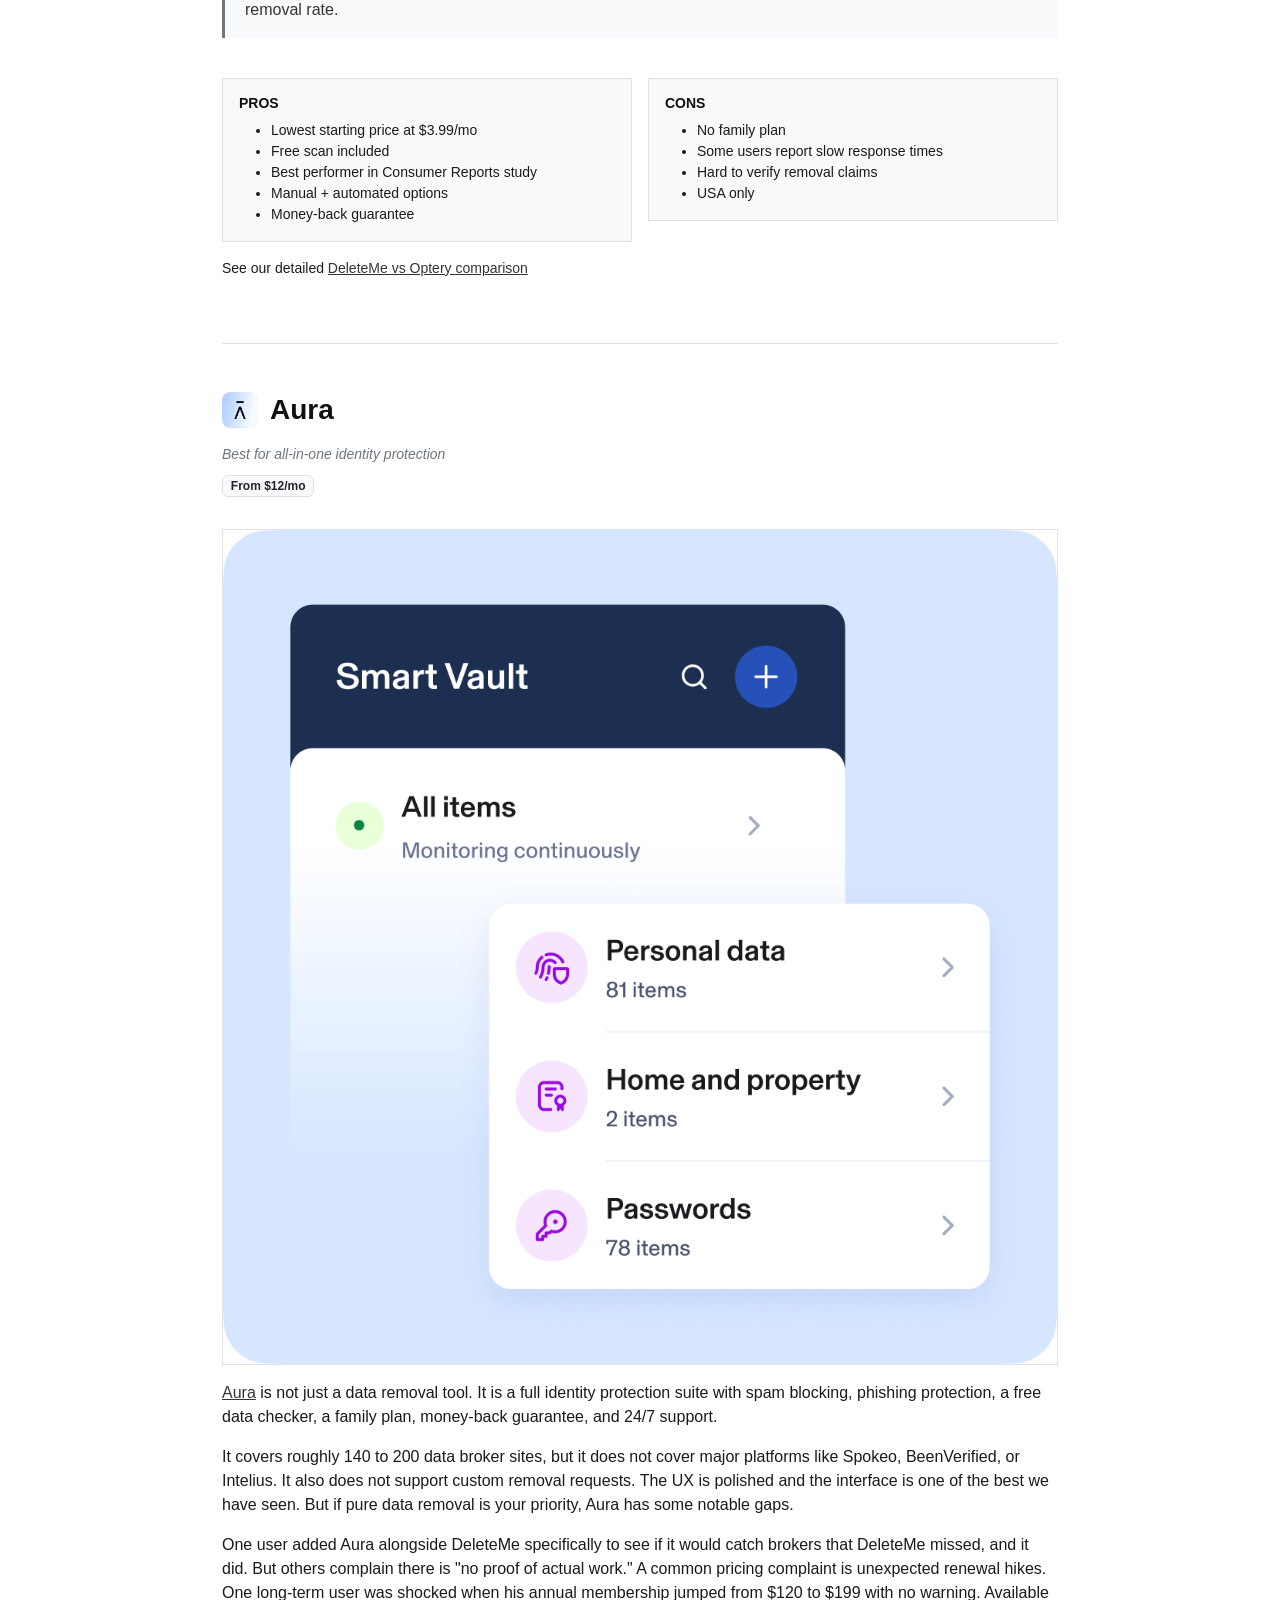
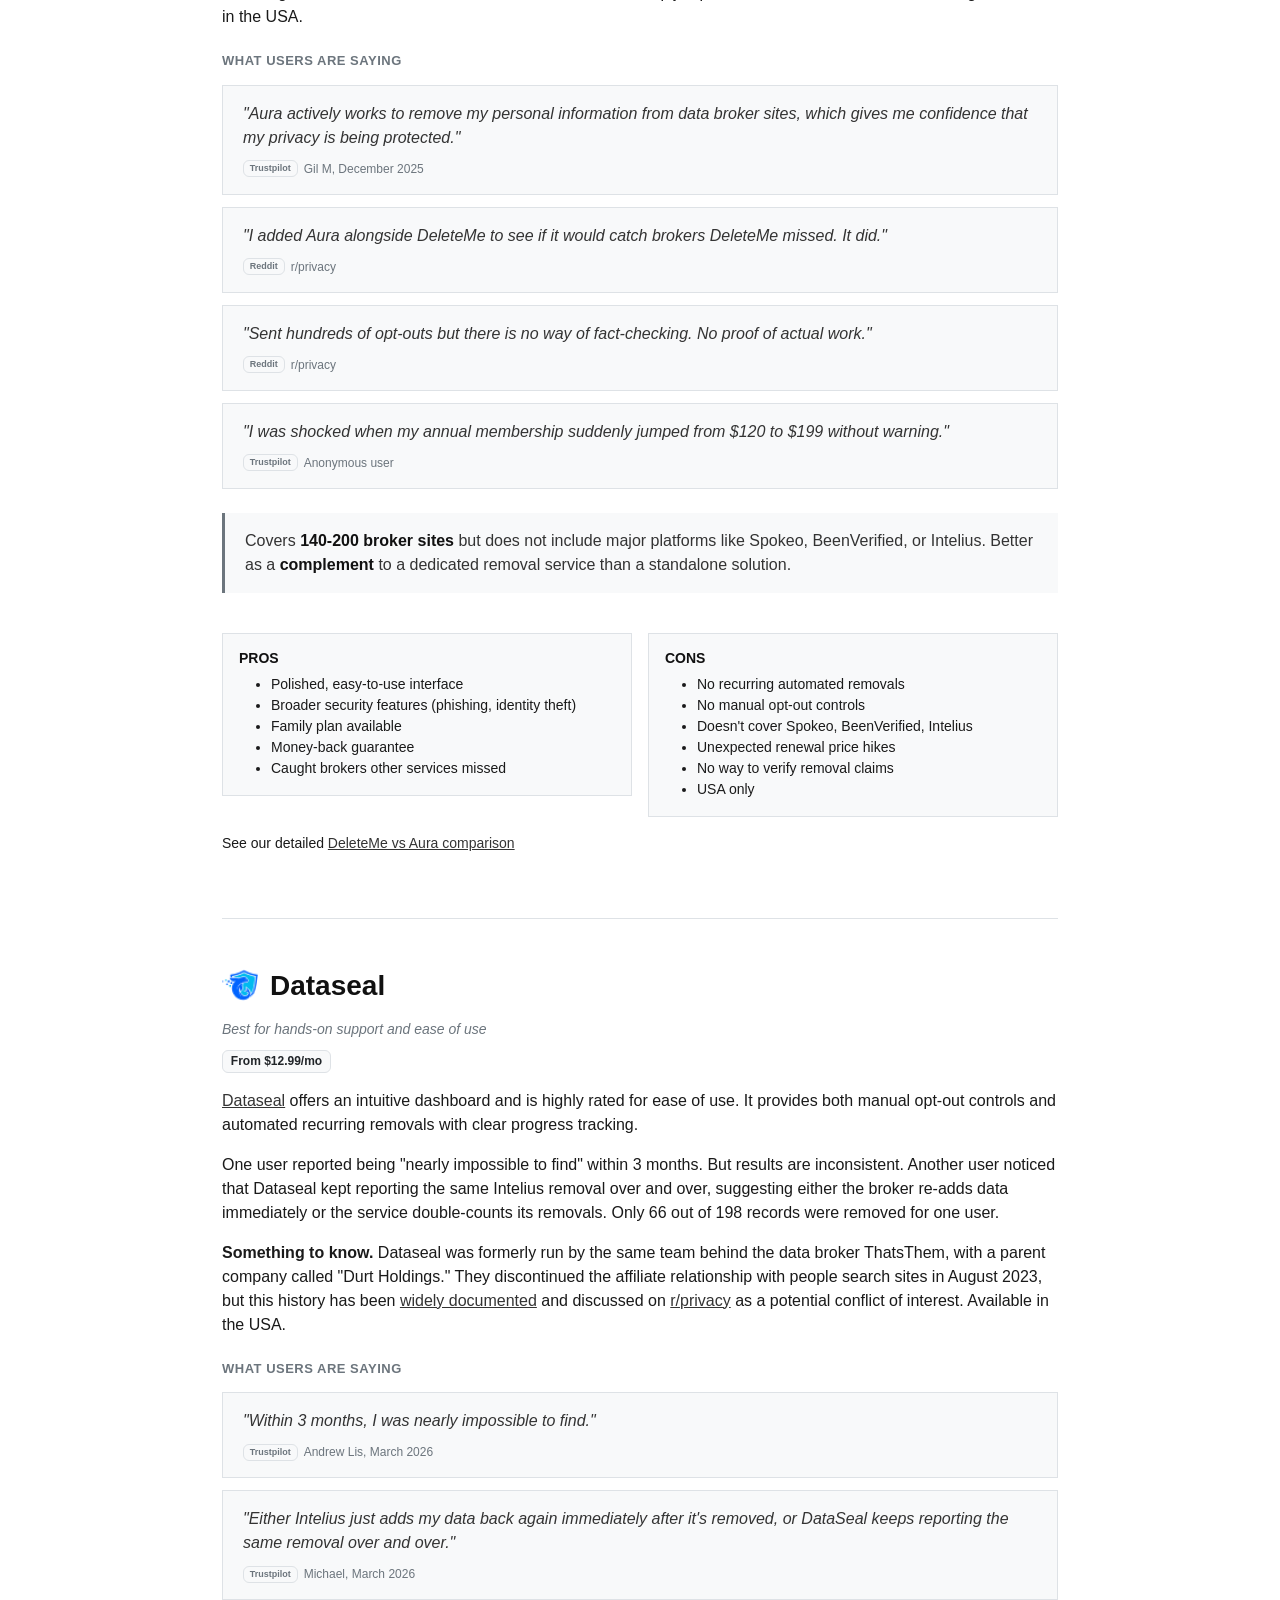
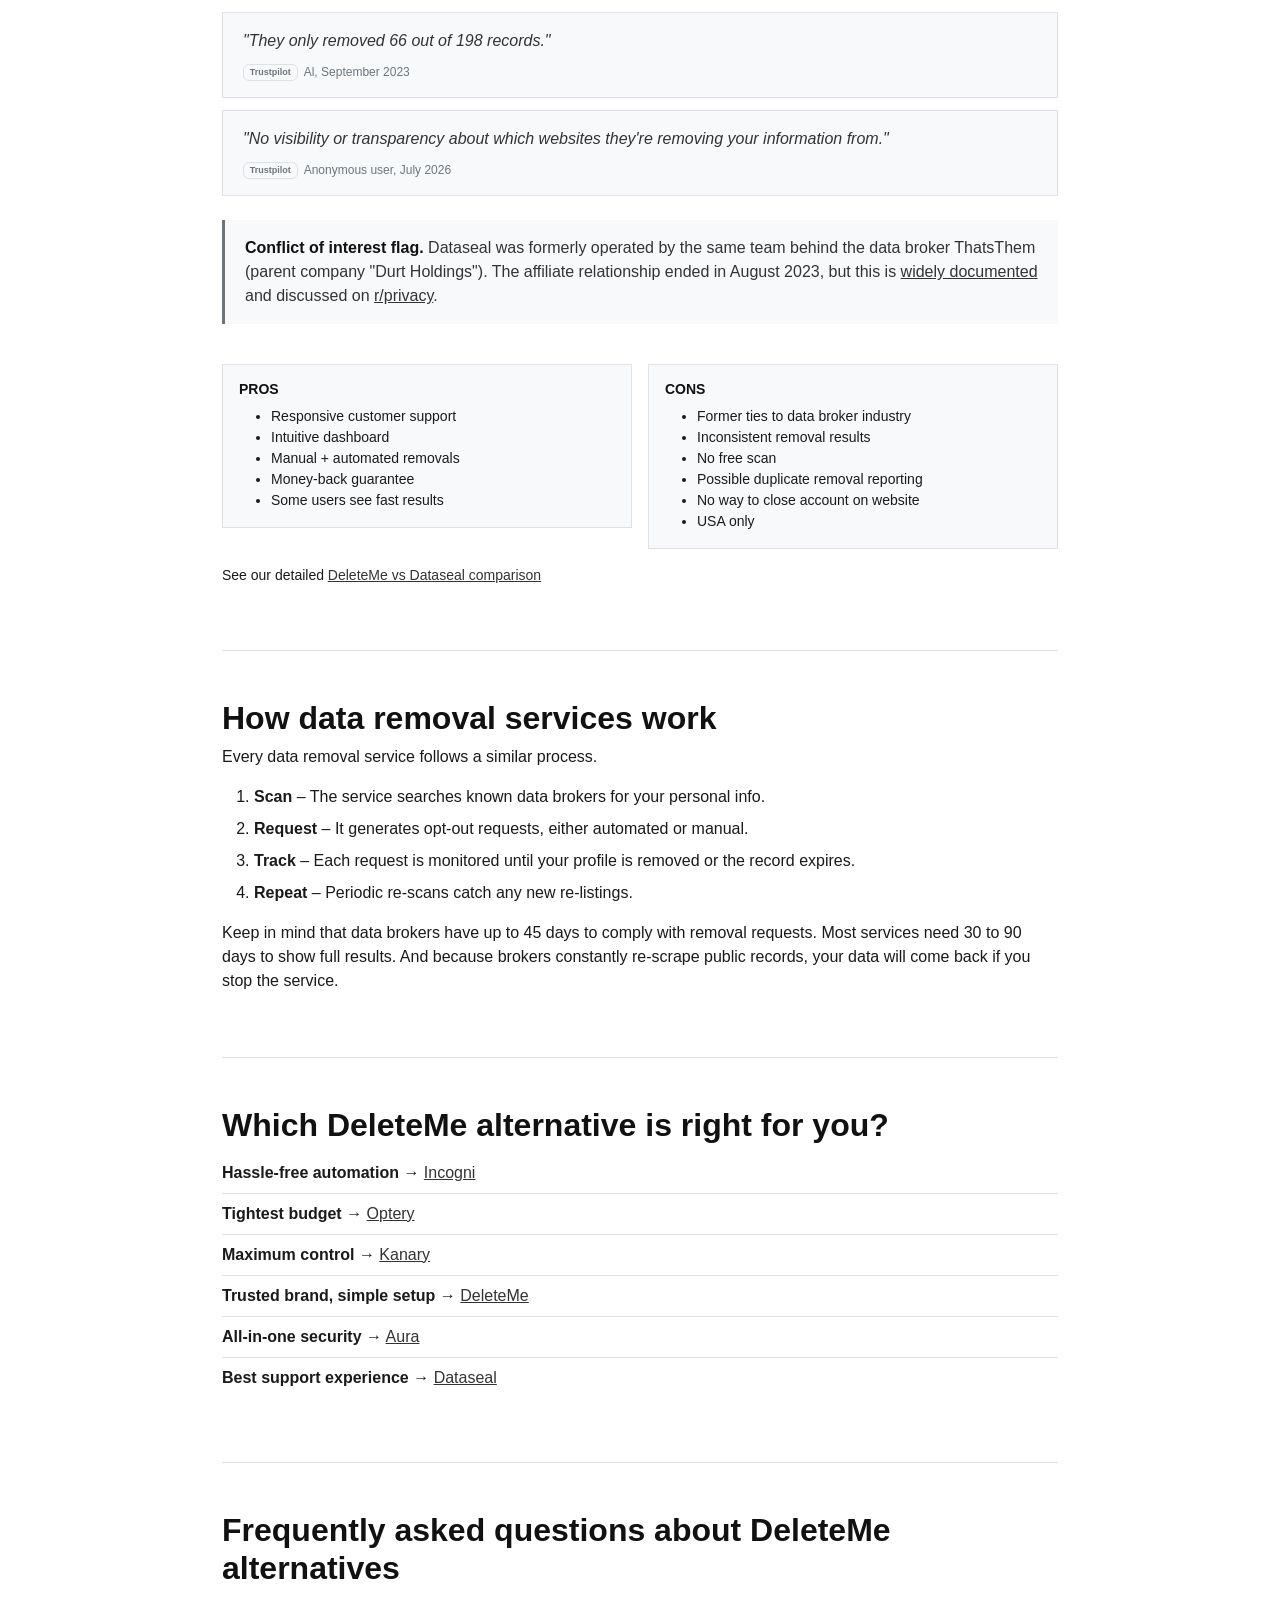
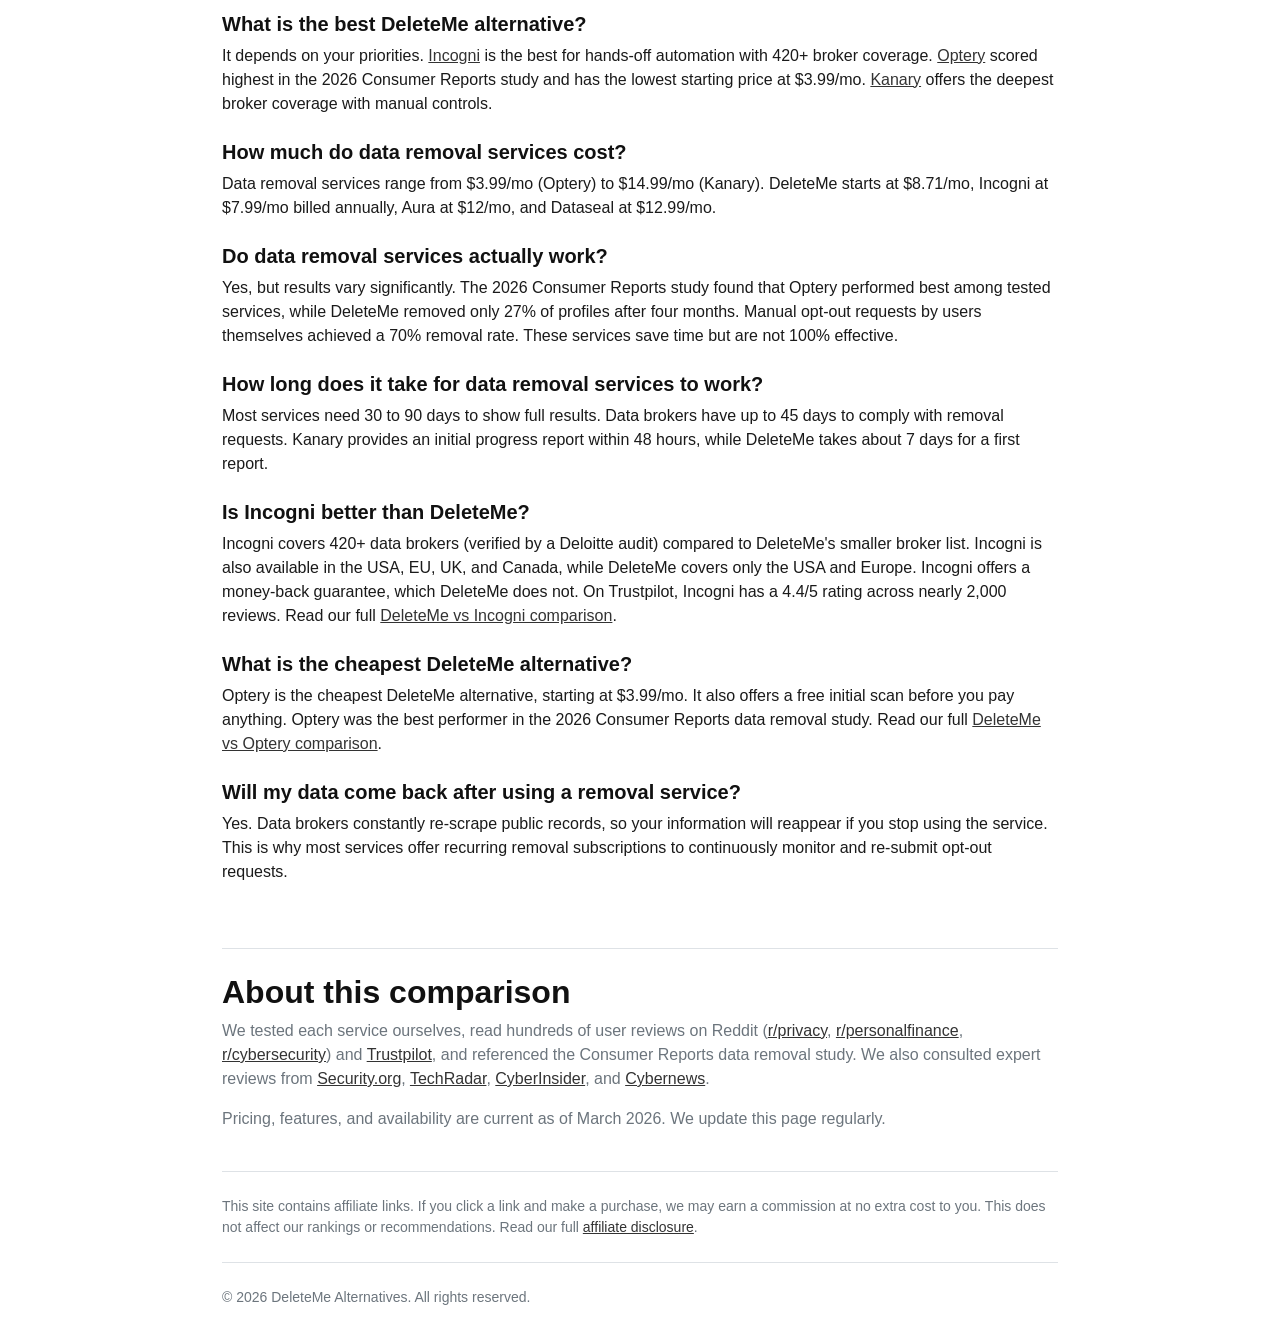
==== commit 15baefa2: "Add site-wide navigation menu with comparisons dropdown Bootstrap 5 navbar on all 7 pages with Home " ====
--- a/index.html
+++ b/index.html
@@ -49,6 +49,30 @@
     <link rel="stylesheet" href="css/style.css">
 </head>
 <body>
+  <nav class="navbar navbar-expand-sm border-bottom" style="font-size: 14px;">
+    <div class="container" style="max-width: 860px;">
+      <a class="navbar-brand fw-bold" href="/" style="font-size: 14px;">DeleteMe Alternatives</a>
+      <button class="navbar-toggler" type="button" data-bs-toggle="collapse" data-bs-target="#siteNav" aria-controls="siteNav" aria-expanded="false" aria-label="Toggle navigation">
+        <span class="navbar-toggler-icon"></span>
+      </button>
+      <div class="collapse navbar-collapse" id="siteNav">
+        <ul class="navbar-nav ms-auto">
+          <li class="nav-item"><a class="nav-link" href="/">Home</a></li>
+          <li class="nav-item dropdown">
+            <a class="nav-link dropdown-toggle" href="#" role="button" data-bs-toggle="dropdown" aria-expanded="false">Comparisons</a>
+            <ul class="dropdown-menu dropdown-menu-end">
+              <li><a class="dropdown-item" href="/deleteme-vs-incogni">DeleteMe vs Incogni</a></li>
+              <li><a class="dropdown-item" href="/deleteme-vs-optery">DeleteMe vs Optery</a></li>
+              <li><a class="dropdown-item" href="/deleteme-vs-kanary">DeleteMe vs Kanary</a></li>
+              <li><a class="dropdown-item" href="/deleteme-vs-aura">DeleteMe vs Aura</a></li>
+              <li><a class="dropdown-item" href="/deleteme-vs-dataseal">DeleteMe vs Dataseal</a></li>
+            </ul>
+          </li>
+        </ul>
+      </div>
+    </div>
+  </nav>
+
   <div class="container" style="max-width: 860px;">
 
     <!-- Header -->
@@ -711,5 +735,6 @@
   }
   </script>
 
+  <script src="https://cdn.jsdelivr.net/npm/bootstrap@5.3.3/dist/js/bootstrap.bundle.min.js" crossorigin="anonymous"></script>
 </body>
 </html>
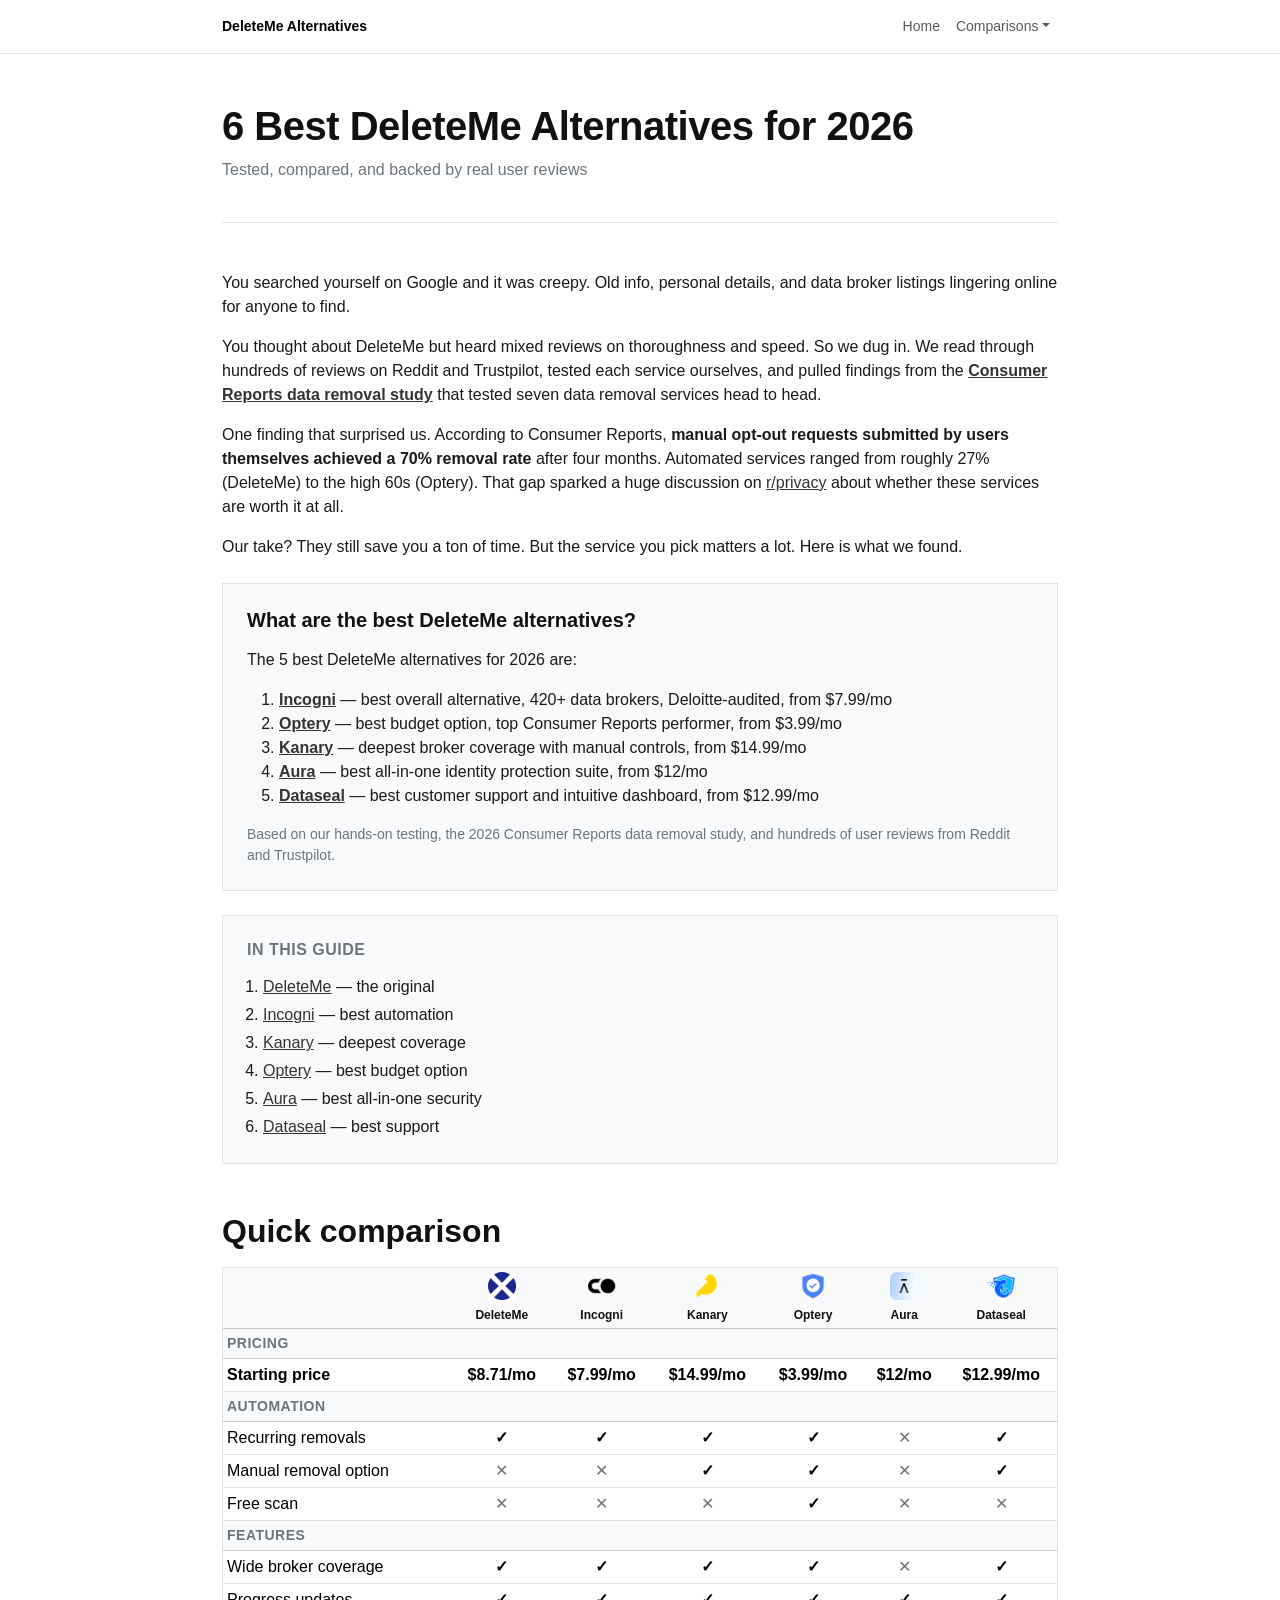
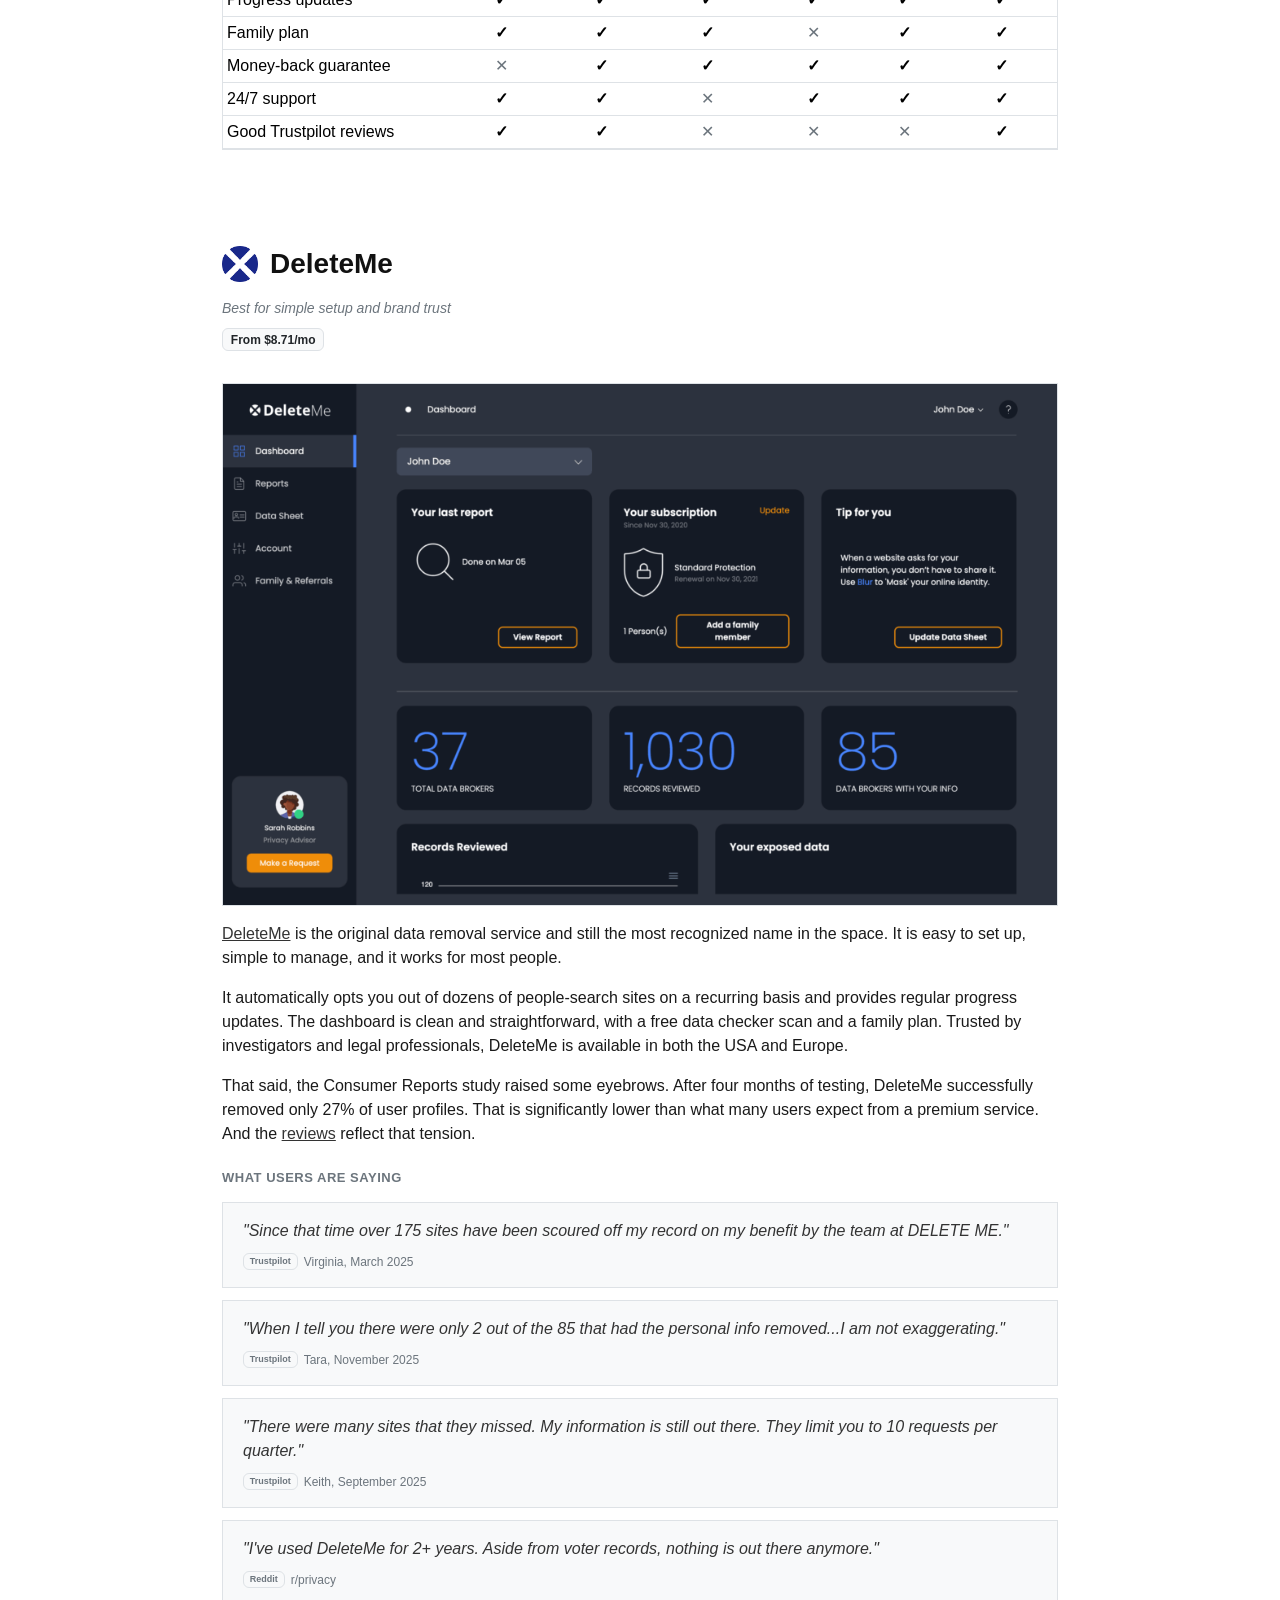
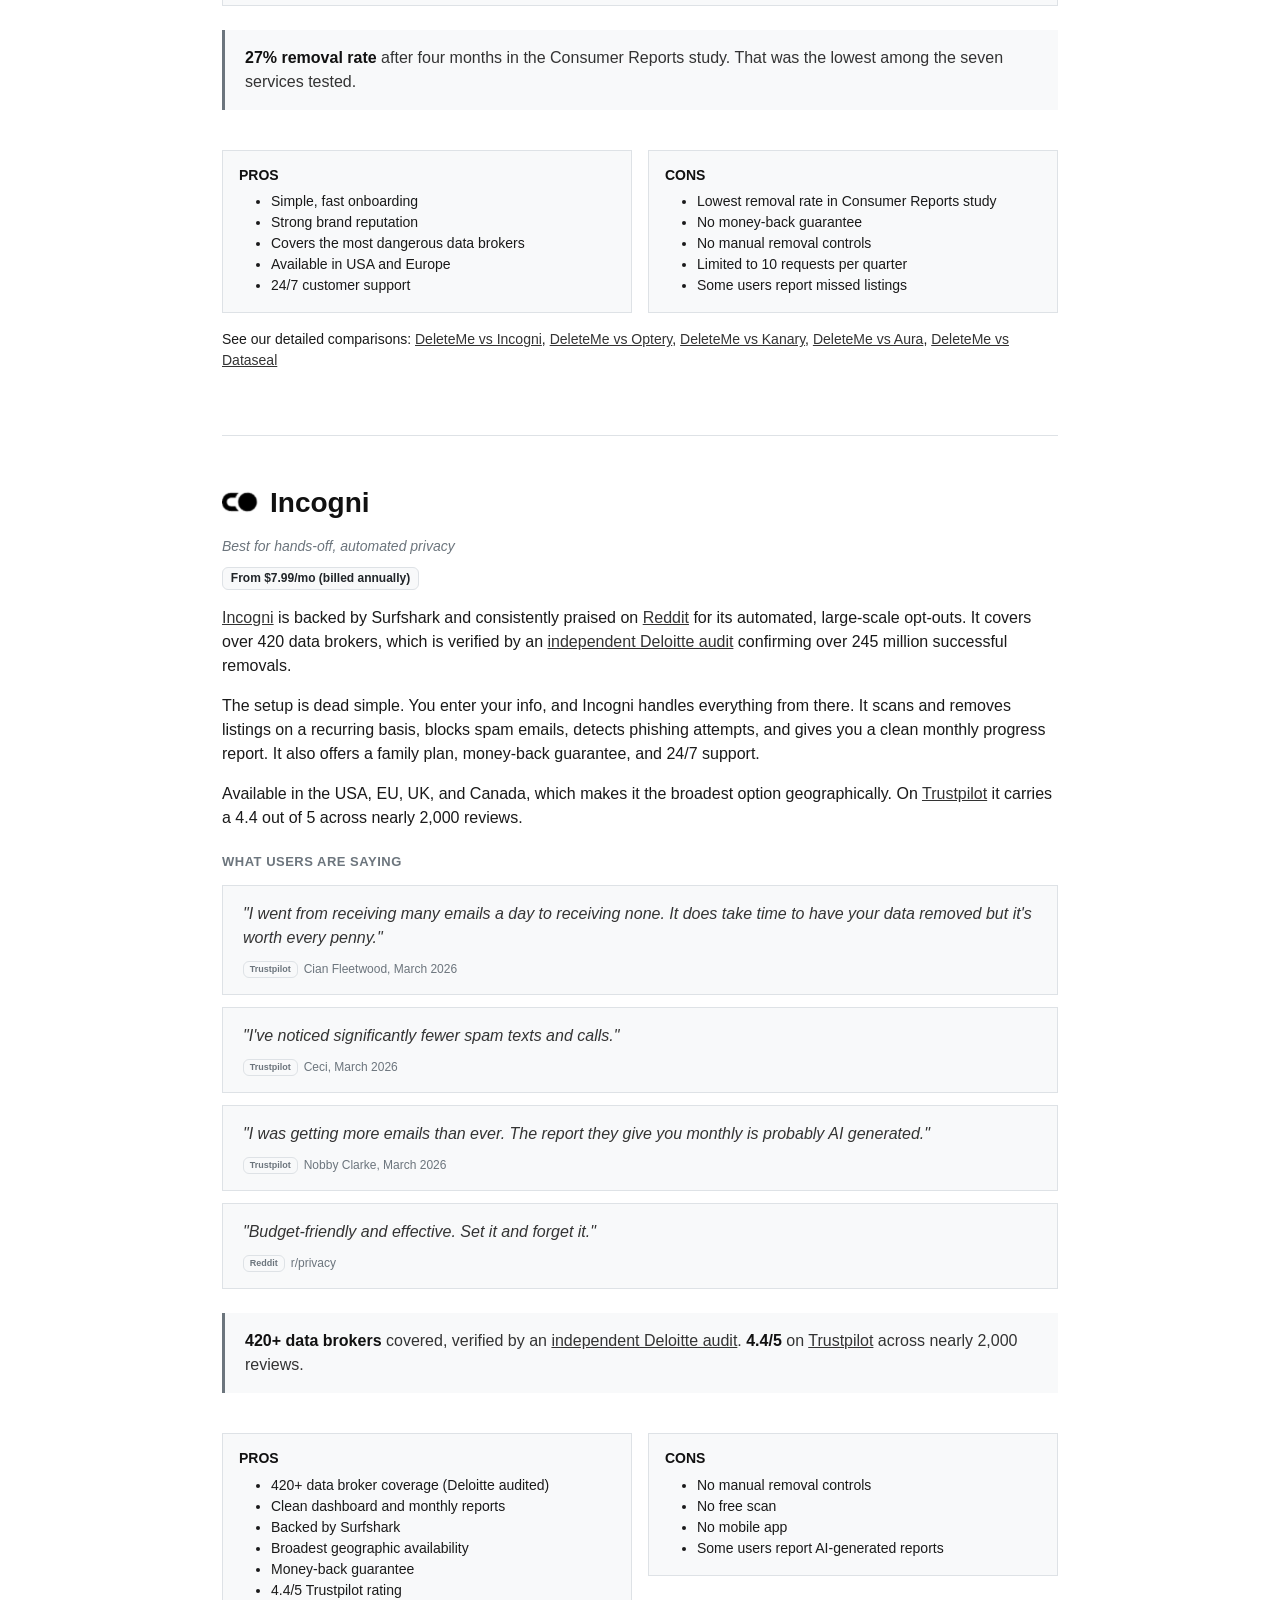
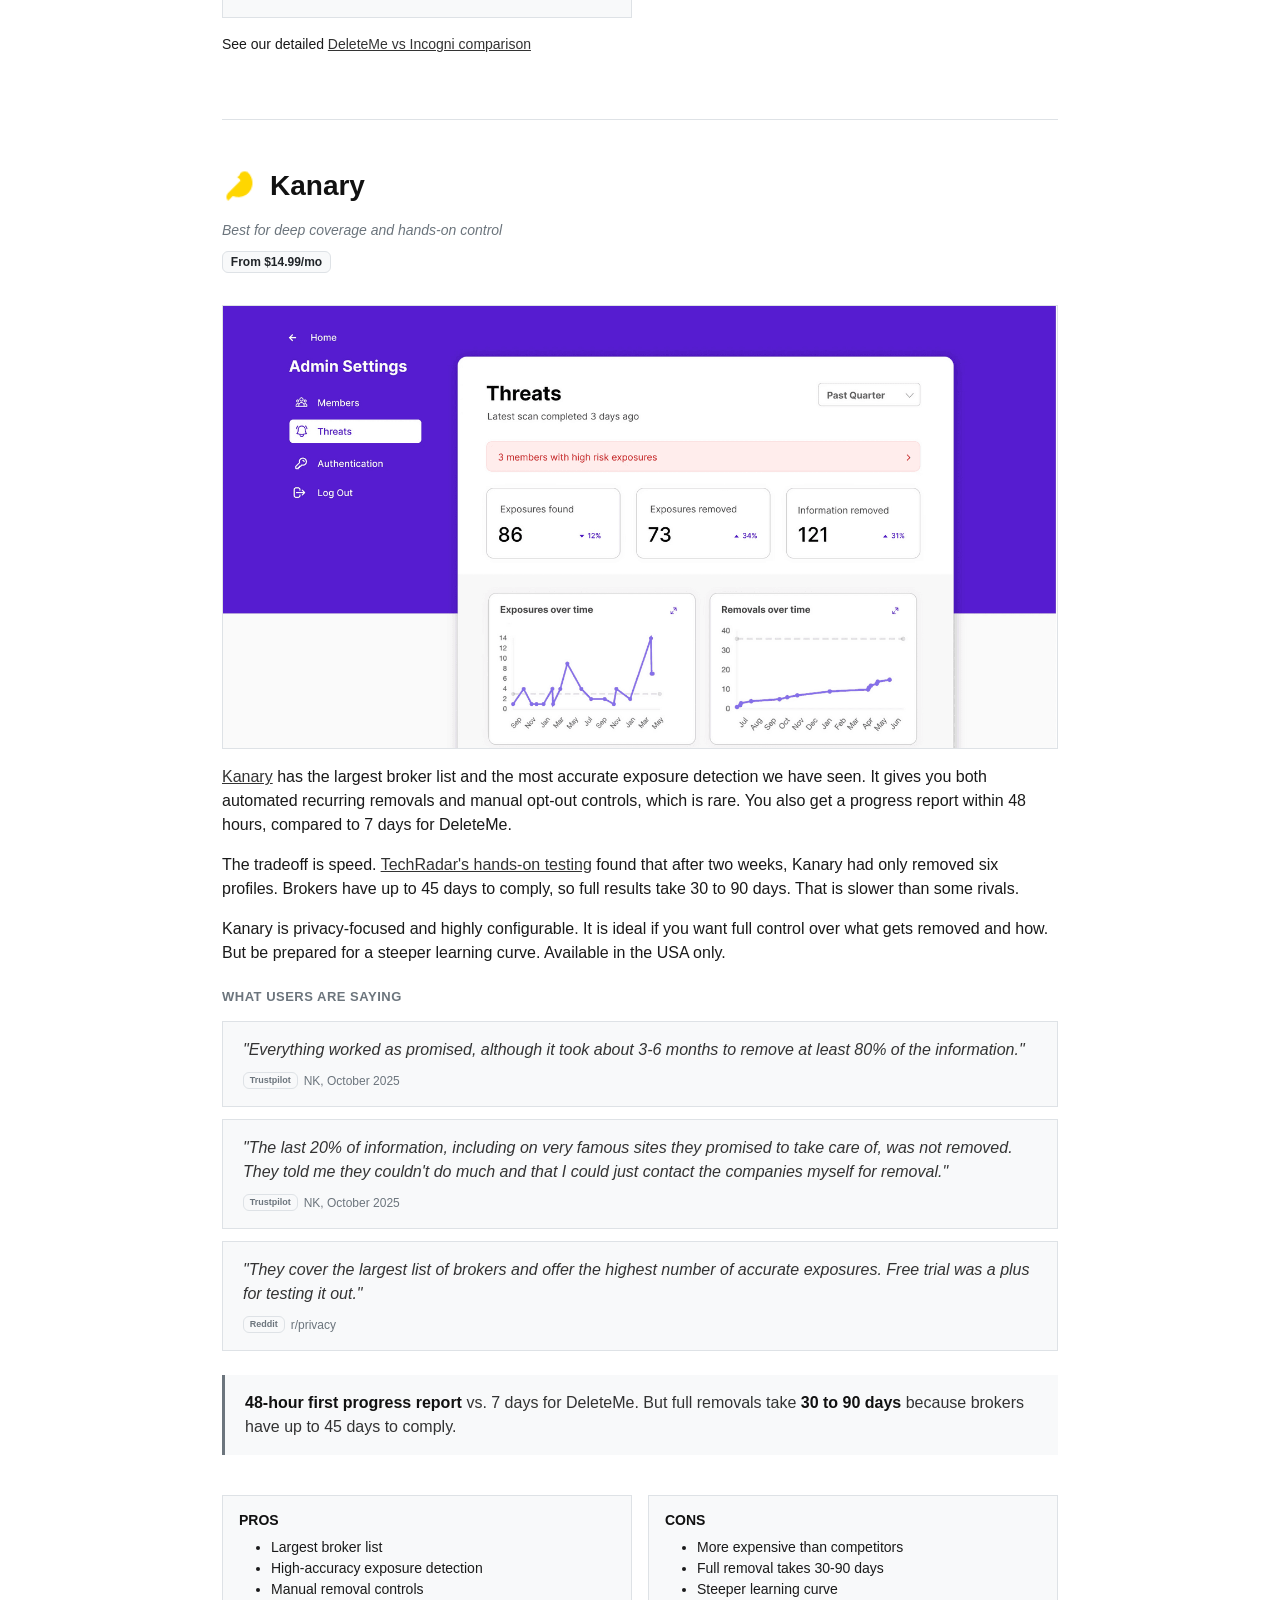
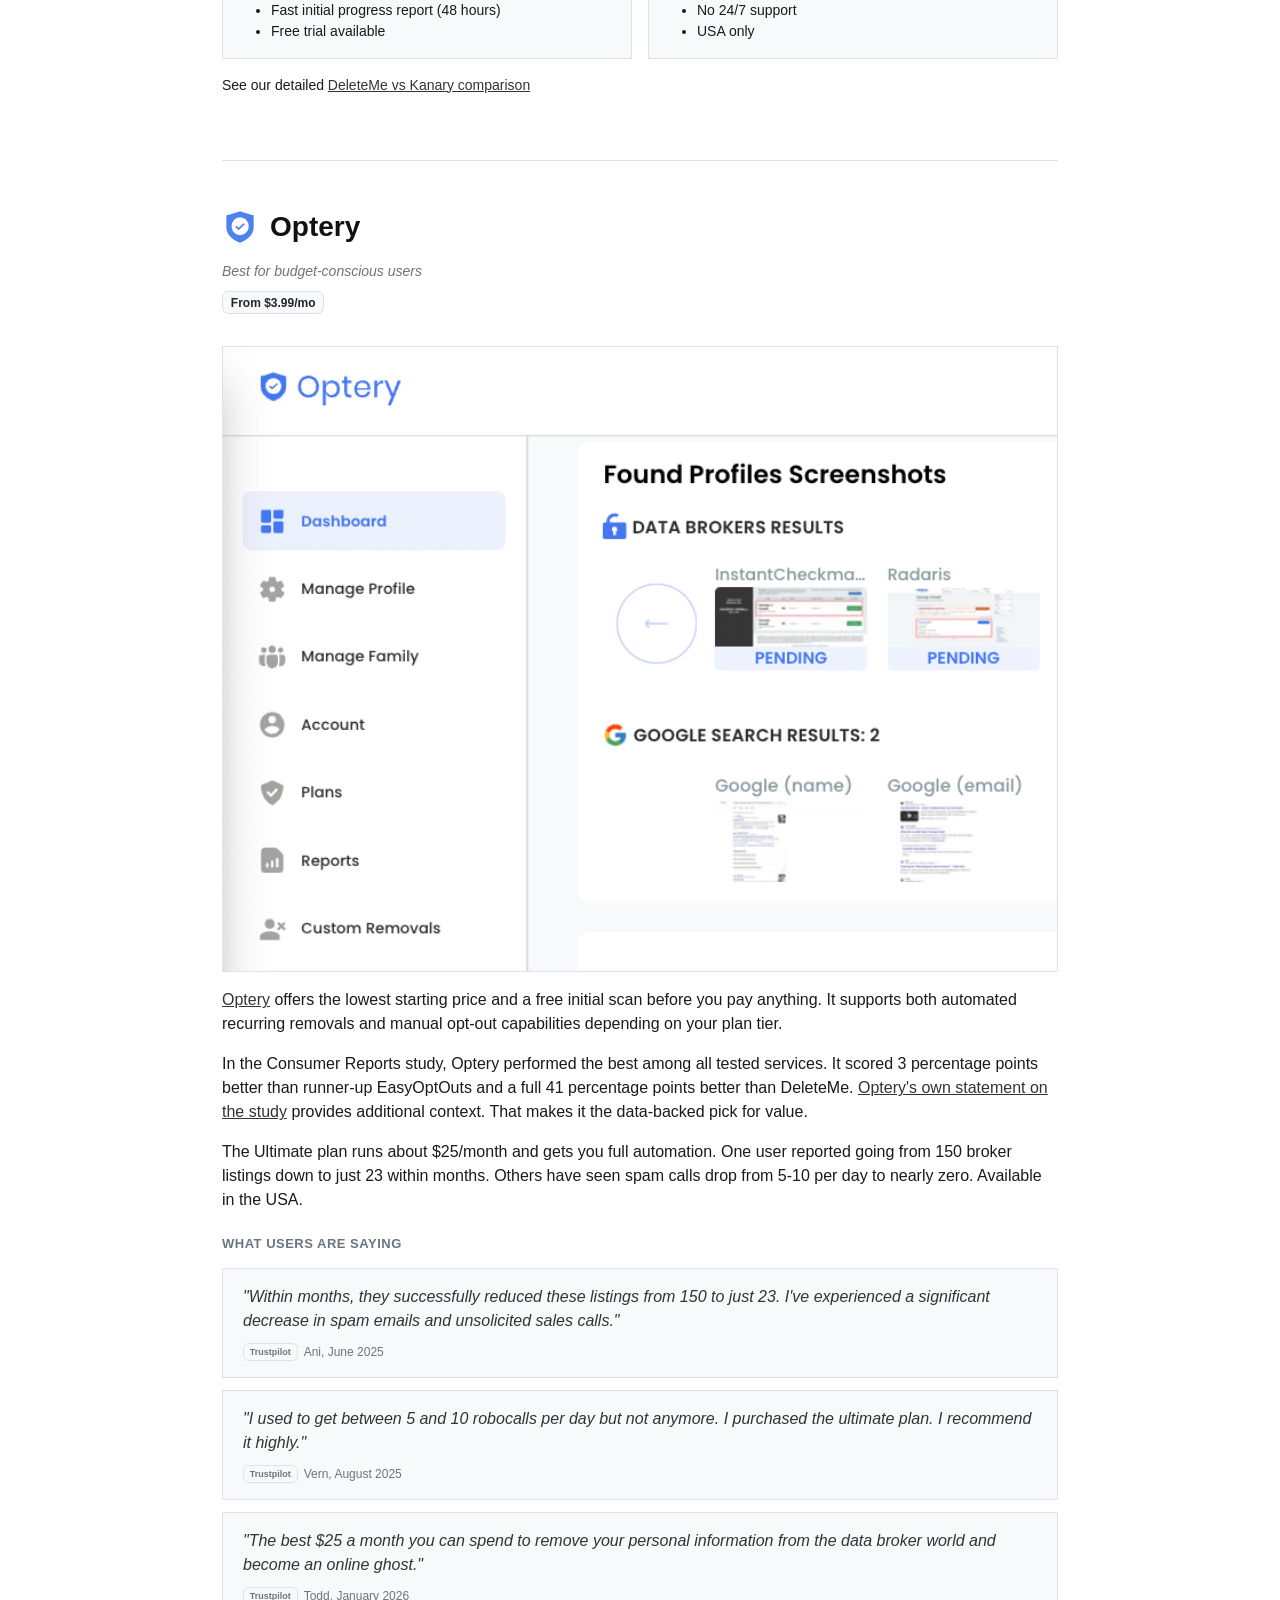
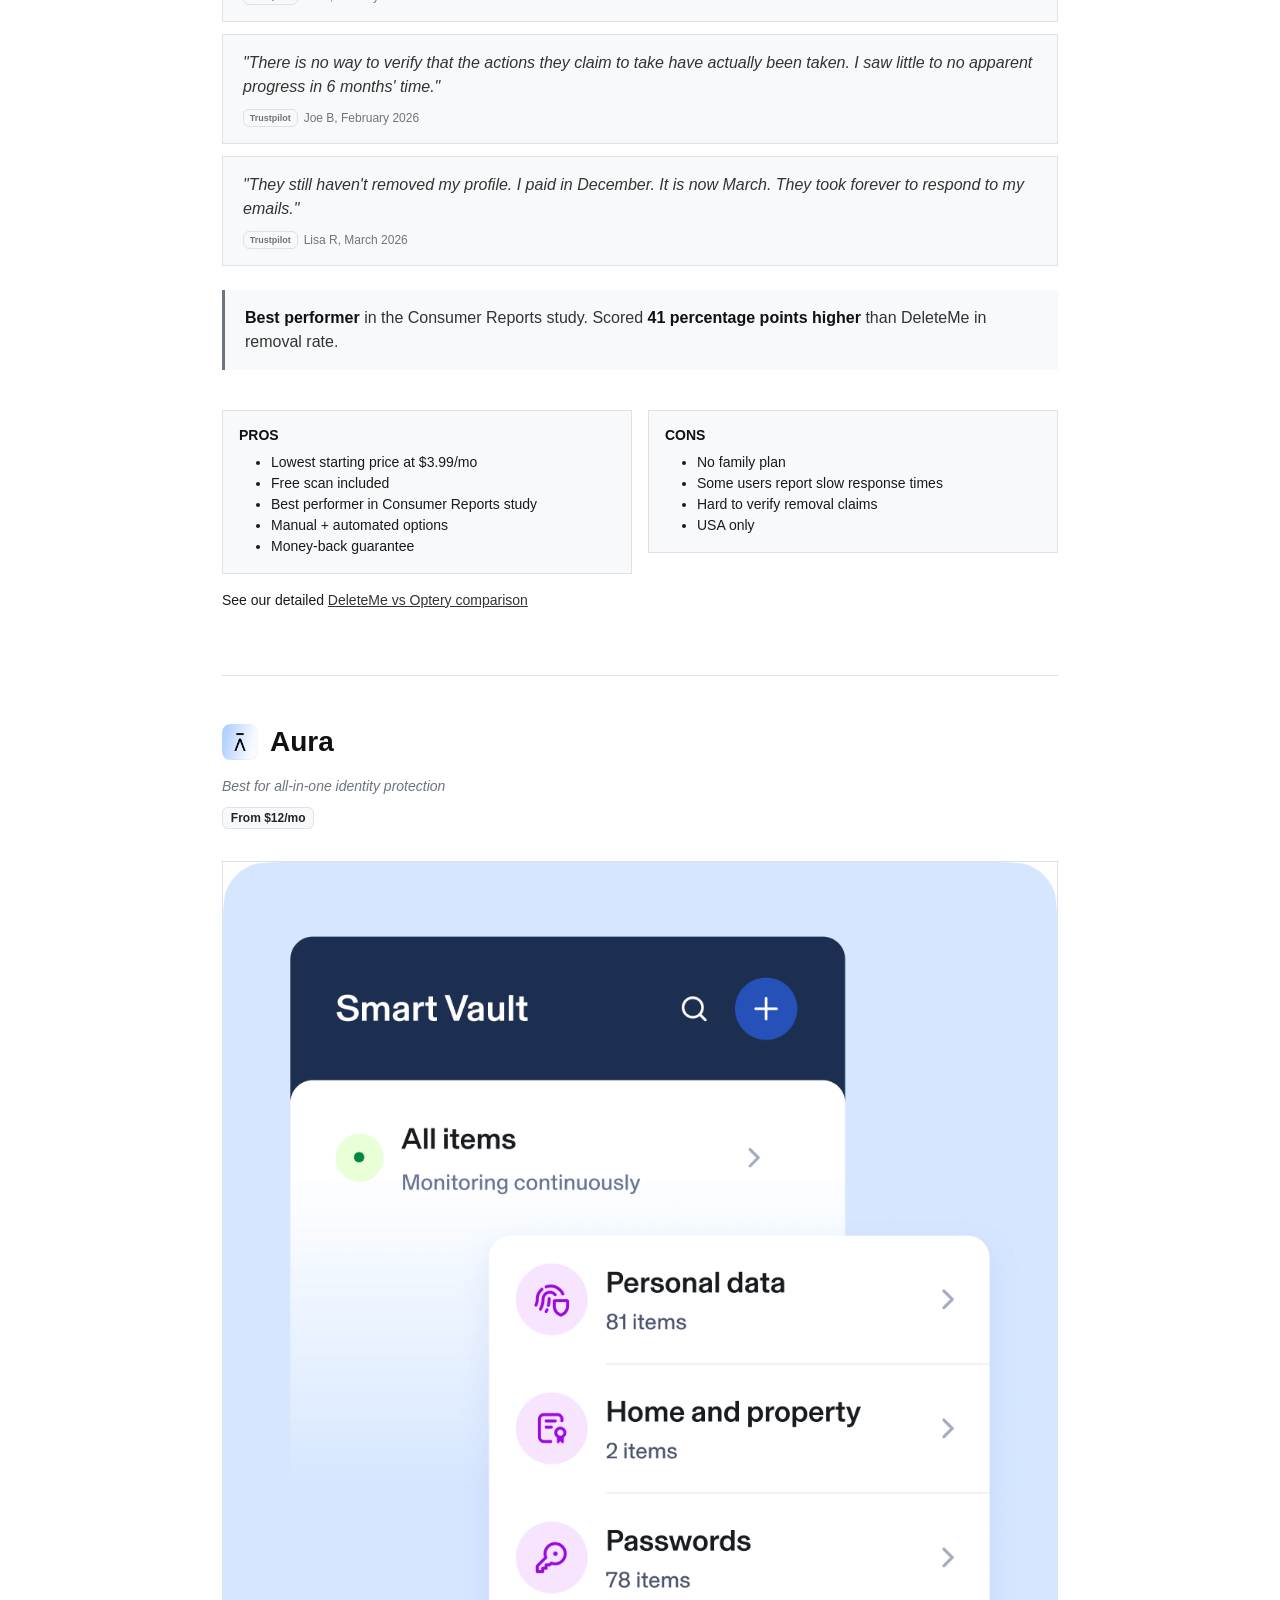
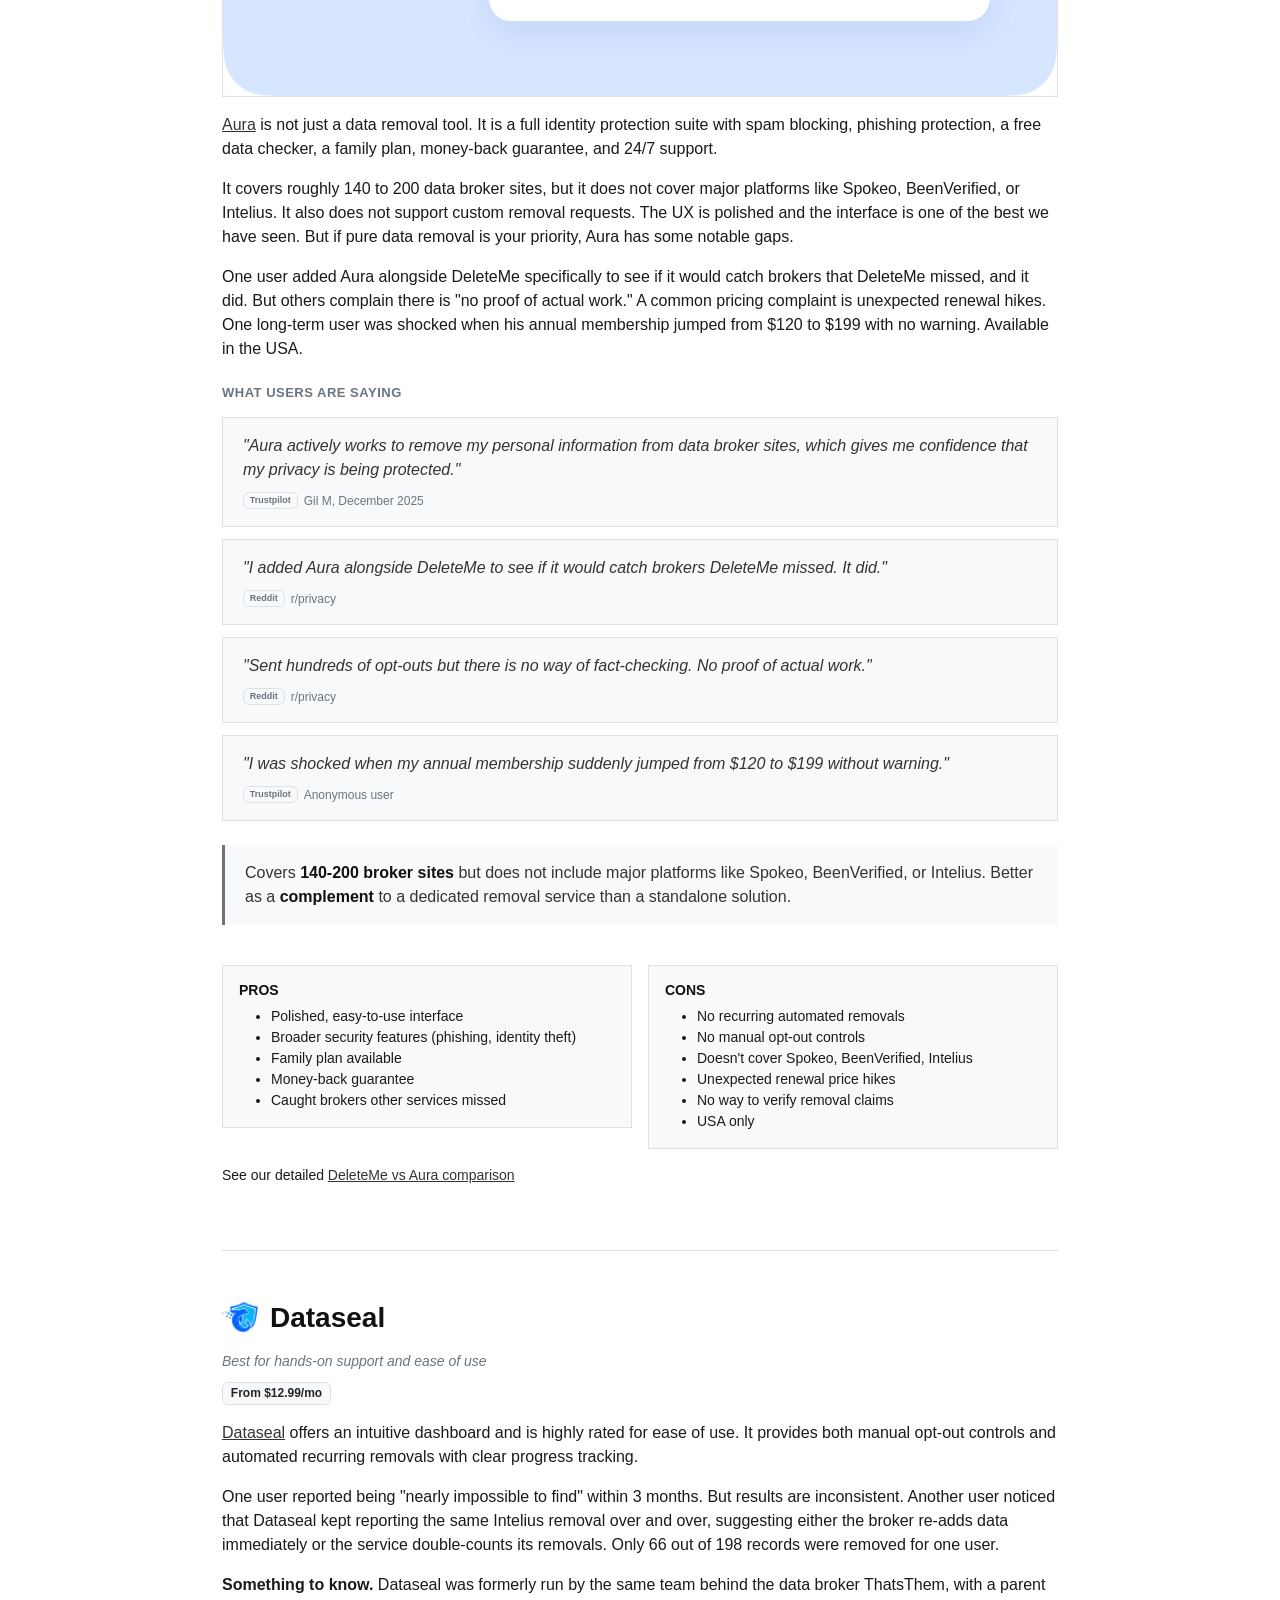
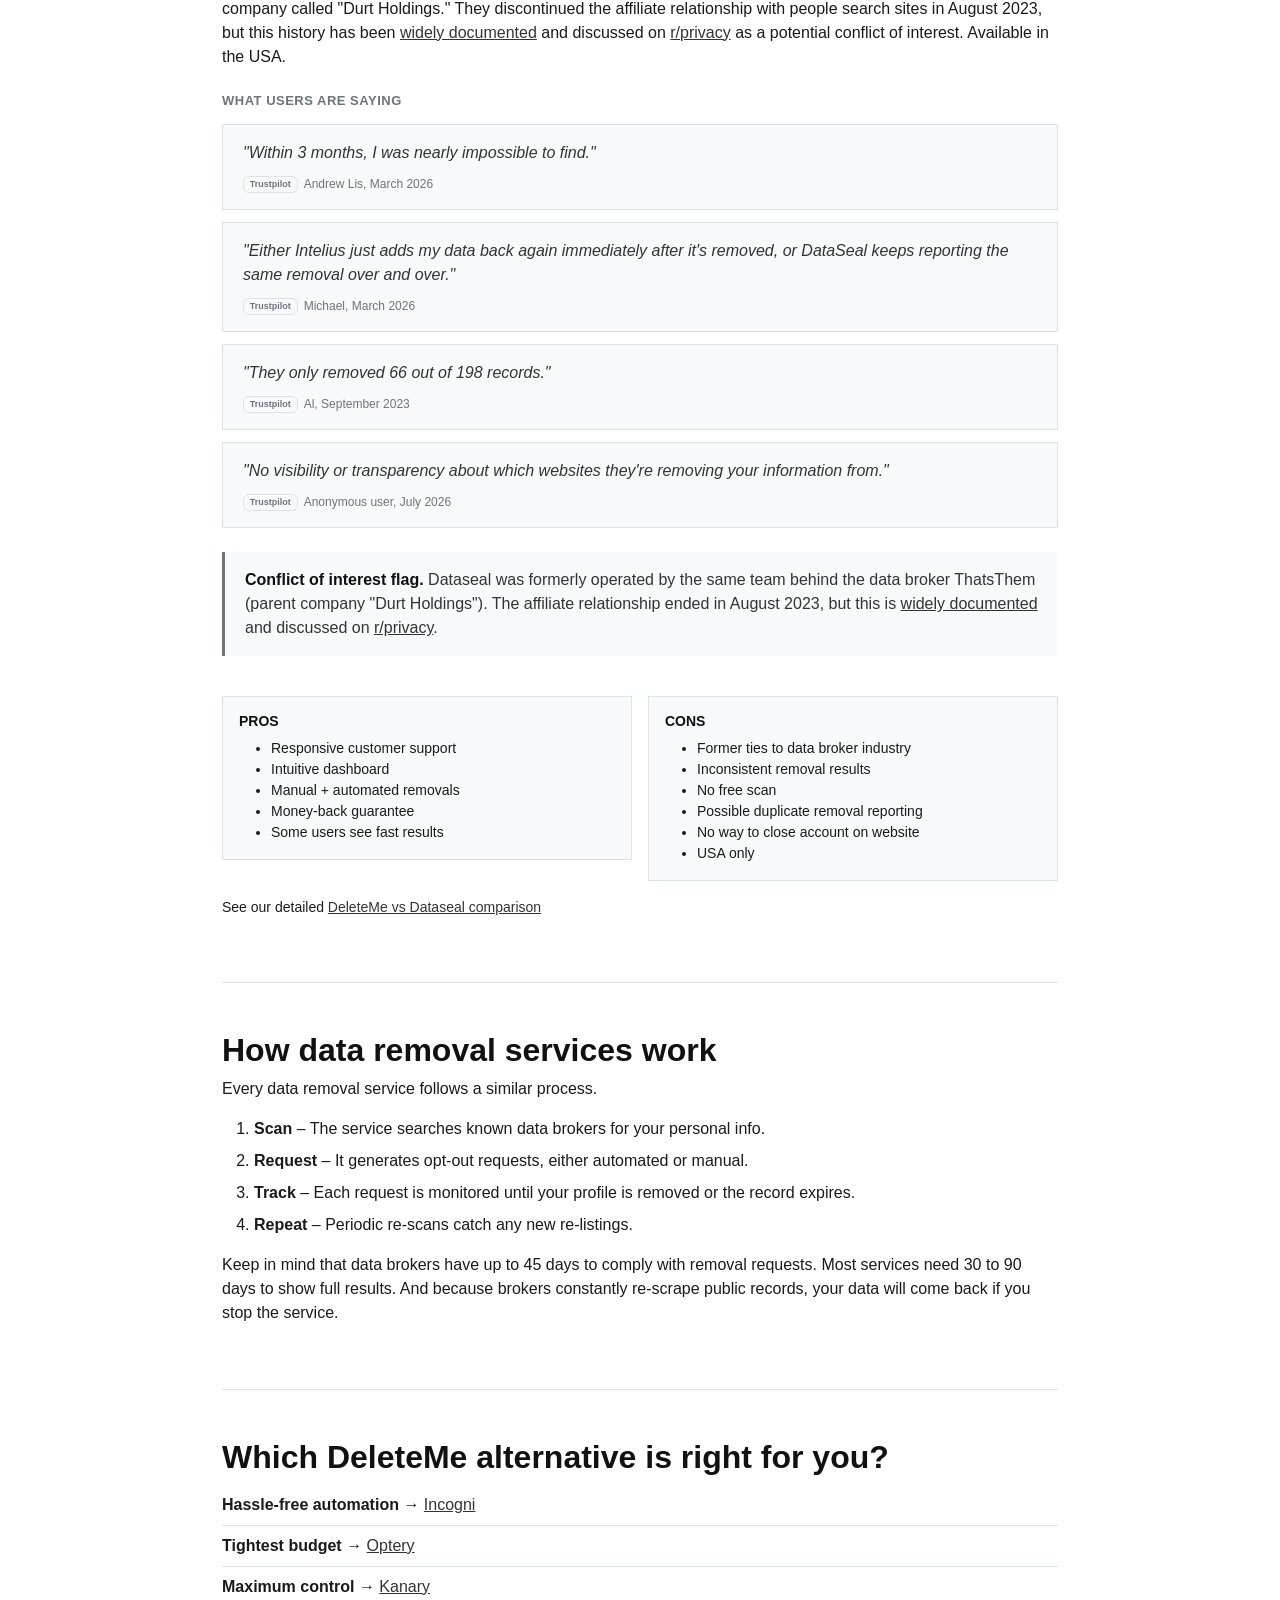
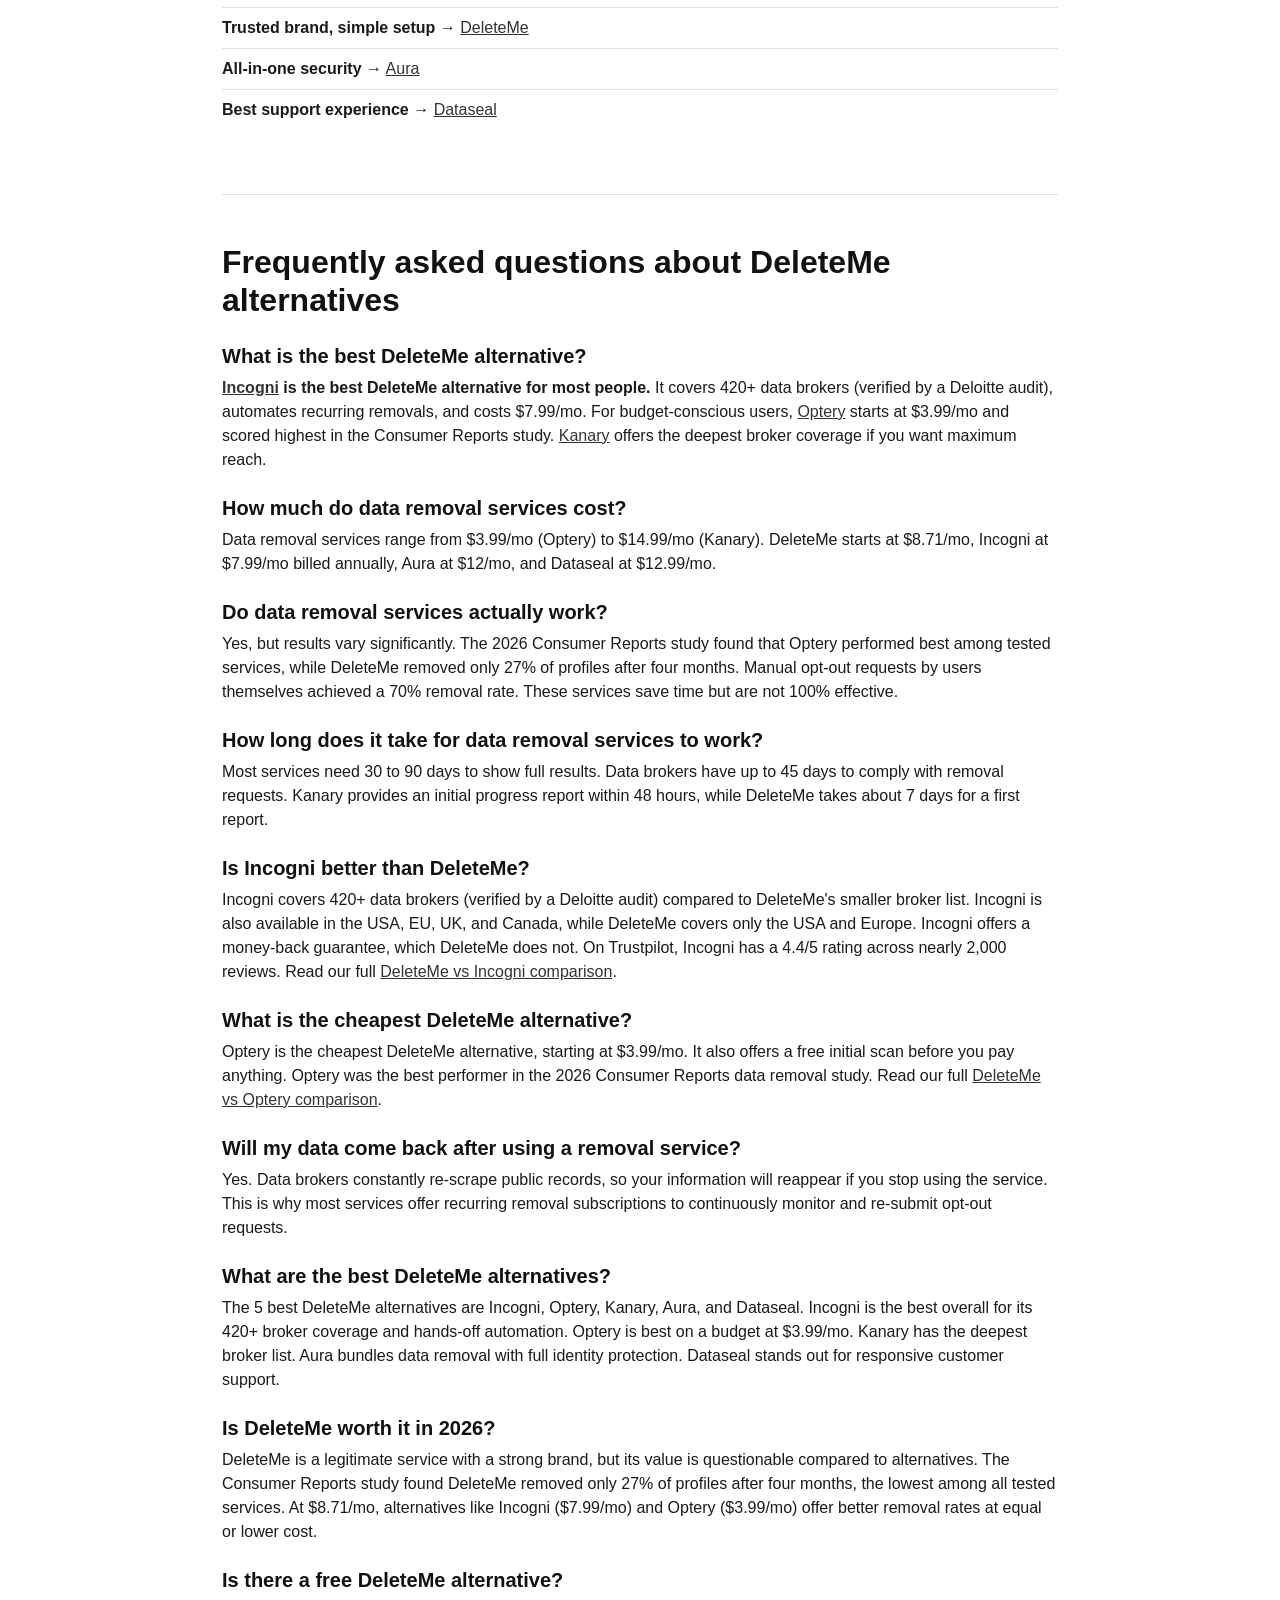
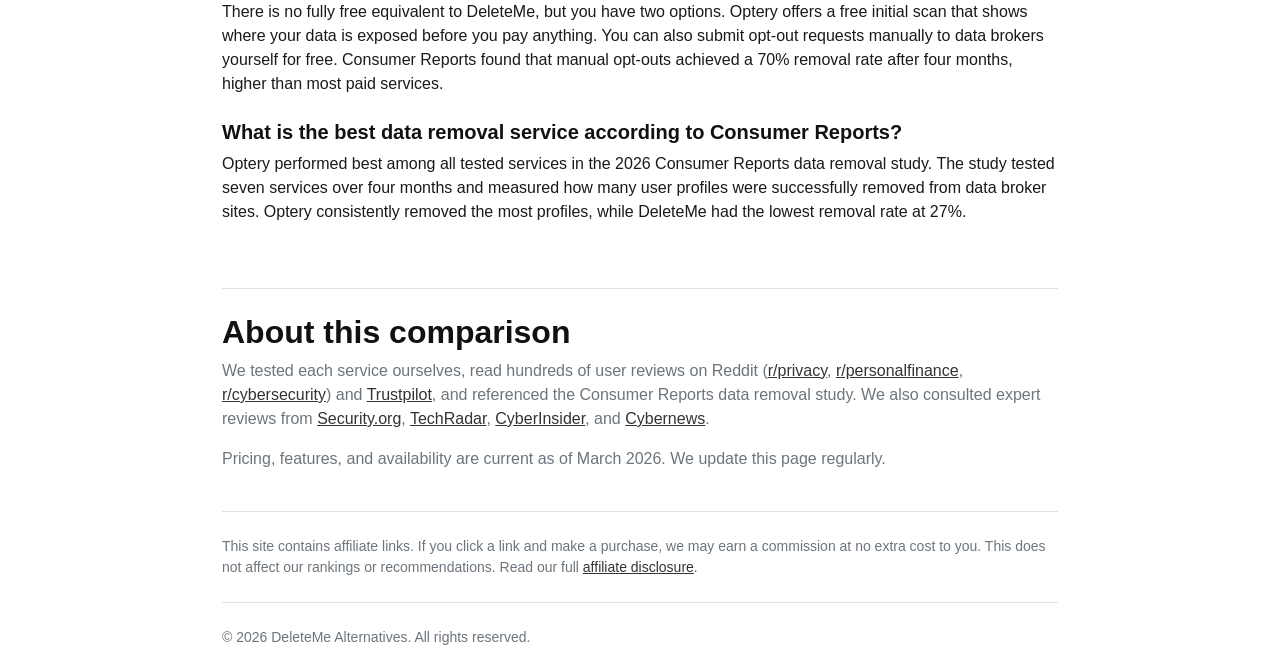
==== commit a649ec1f: "Add direct-answer content for featured snippets and LLM visibility - Add prominent answer box near t" ====
--- a/index.html
+++ b/index.html
@@ -87,6 +87,20 @@
       <p>You thought about DeleteMe but heard mixed reviews on thoroughness and speed. So we dug in. We read through hundreds of reviews on Reddit and Trustpilot, tested each service ourselves, and pulled findings from the <a href="https://www.consumerreports.org/electronics/personal-information/services-that-delete-data-from-people-search-sites-review-a2705843415/" target="_blank" rel="noopener"><strong>Consumer Reports data removal study</strong></a> that tested seven data removal services head to head.</p>
       <p>One finding that surprised us. According to Consumer Reports, <strong>manual opt-out requests submitted by users themselves achieved a 70% removal rate</strong> after four months. Automated services ranged from roughly 27% (DeleteMe) to the high 60s (Optery). That gap sparked a huge discussion on <a href="https://www.reddit.com/r/privacy/" target="_blank" rel="noopener">r/privacy</a> about whether these services are worth it at all.</p>
       <p>Our take? They still save you a ton of time. But the service you pick matters a lot. Here is what we found.</p>
+
+      <!-- Direct Answer Box -->
+      <div class="bg-light border p-4 mt-4 mb-4">
+        <h2 class="fs-5 fw-bold mb-3">What are the best DeleteMe alternatives?</h2>
+        <p class="mb-3">The 5 best DeleteMe alternatives for 2026 are:</p>
+        <ol class="mb-3">
+          <li><strong><a href="#incogni">Incogni</a></strong> &mdash; best overall alternative, 420+ data brokers, Deloitte-audited, from $7.99/mo</li>
+          <li><strong><a href="#optery">Optery</a></strong> &mdash; best budget option, top Consumer Reports performer, from $3.99/mo</li>
+          <li><strong><a href="#kanary">Kanary</a></strong> &mdash; deepest broker coverage with manual controls, from $14.99/mo</li>
+          <li><strong><a href="#aura">Aura</a></strong> &mdash; best all-in-one identity protection suite, from $12/mo</li>
+          <li><strong><a href="#dataseal">Dataseal</a></strong> &mdash; best customer support and intuitive dashboard, from $12.99/mo</li>
+        </ol>
+        <p class="mb-0 small text-secondary">Based on our hands-on testing, the 2026 Consumer Reports data removal study, and hundreds of user reviews from Reddit and Trustpilot.</p>
+      </div>
 
       <!-- Table of Contents -->
       <nav class="bg-light border p-4 mt-4 mb-4">
@@ -440,7 +454,7 @@
       <h2 class="fw-bold">Frequently asked questions about DeleteMe alternatives</h2>
 
       <h5 class="fw-semibold mt-4">What is the best DeleteMe alternative?</h5>
-      <p>It depends on your priorities. <a href="/deleteme-vs-incogni">Incogni</a> is the best for hands-off automation with 420+ broker coverage. <a href="/deleteme-vs-optery">Optery</a> scored highest in the 2026 Consumer Reports study and has the lowest starting price at $3.99/mo. <a href="/deleteme-vs-kanary">Kanary</a> offers the deepest broker coverage with manual controls.</p>
+      <p><strong><a href="/deleteme-vs-incogni">Incogni</a> is the best DeleteMe alternative for most people.</strong> It covers 420+ data brokers (verified by a Deloitte audit), automates recurring removals, and costs $7.99/mo. For budget-conscious users, <a href="/deleteme-vs-optery">Optery</a> starts at $3.99/mo and scored highest in the Consumer Reports study. <a href="/deleteme-vs-kanary">Kanary</a> offers the deepest broker coverage if you want maximum reach.</p>
 
       <h5 class="fw-semibold mt-4">How much do data removal services cost?</h5>
       <p>Data removal services range from $3.99/mo (Optery) to $14.99/mo (Kanary). DeleteMe starts at $8.71/mo, Incogni at $7.99/mo billed annually, Aura at $12/mo, and Dataseal at $12.99/mo.</p>
@@ -459,6 +473,18 @@
 
       <h5 class="fw-semibold mt-4">Will my data come back after using a removal service?</h5>
       <p>Yes. Data brokers constantly re-scrape public records, so your information will reappear if you stop using the service. This is why most services offer recurring removal subscriptions to continuously monitor and re-submit opt-out requests.</p>
+
+      <h5 class="fw-semibold mt-4">What are the best DeleteMe alternatives?</h5>
+      <p>The 5 best DeleteMe alternatives are Incogni, Optery, Kanary, Aura, and Dataseal. Incogni is the best overall for its 420+ broker coverage and hands-off automation. Optery is best on a budget at $3.99/mo. Kanary has the deepest broker list. Aura bundles data removal with full identity protection. Dataseal stands out for responsive customer support.</p>
+
+      <h5 class="fw-semibold mt-4">Is DeleteMe worth it in 2026?</h5>
+      <p>DeleteMe is a legitimate service with a strong brand, but its value is questionable compared to alternatives. The Consumer Reports study found DeleteMe removed only 27% of profiles after four months, the lowest among all tested services. At $8.71/mo, alternatives like Incogni ($7.99/mo) and Optery ($3.99/mo) offer better removal rates at equal or lower cost.</p>
+
+      <h5 class="fw-semibold mt-4">Is there a free DeleteMe alternative?</h5>
+      <p>There is no fully free equivalent to DeleteMe, but you have two options. Optery offers a free initial scan that shows where your data is exposed before you pay anything. You can also submit opt-out requests manually to data brokers yourself for free. Consumer Reports found that manual opt-outs achieved a 70% removal rate after four months, higher than most paid services.</p>
+
+      <h5 class="fw-semibold mt-4">What is the best data removal service according to Consumer Reports?</h5>
+      <p>Optery performed best among all tested services in the 2026 Consumer Reports data removal study. The study tested seven services over four months and measured how many user profiles were successfully removed from data broker sites. Optery consistently removed the most profiles, while DeleteMe had the lowest removal rate at 27%.</p>
     </section>
 
     <!-- Methodology -->
@@ -653,7 +679,7 @@
         "name": "What is the best DeleteMe alternative?",
         "acceptedAnswer": {
           "@type": "Answer",
-          "text": "It depends on your priorities. Incogni is the best for hands-off automation with 420+ broker coverage. Optery scored highest in the 2026 Consumer Reports study and has the lowest starting price at $3.99/mo. Kanary offers the deepest broker coverage with manual controls."
+          "text": "Incogni is the best DeleteMe alternative for most people. It covers 420+ data brokers (verified by a Deloitte audit), automates recurring removals, and costs $7.99/mo. For budget-conscious users, Optery starts at $3.99/mo and scored highest in the Consumer Reports study. Kanary offers the deepest broker coverage if you want maximum reach."
         }
       },
       {
@@ -702,6 +728,38 @@
         "acceptedAnswer": {
           "@type": "Answer",
           "text": "Yes. Data brokers constantly re-scrape public records, so your information will reappear if you stop using the service. This is why most services offer recurring removal subscriptions to continuously monitor and re-submit opt-out requests."
+        }
+      },
+      {
+        "@type": "Question",
+        "name": "What are the best DeleteMe alternatives?",
+        "acceptedAnswer": {
+          "@type": "Answer",
+          "text": "The 5 best DeleteMe alternatives are Incogni, Optery, Kanary, Aura, and Dataseal. Incogni is the best overall for its 420+ broker coverage and hands-off automation. Optery is best on a budget at $3.99/mo. Kanary has the deepest broker list. Aura bundles data removal with full identity protection. Dataseal stands out for responsive customer support."
+        }
+      },
+      {
+        "@type": "Question",
+        "name": "Is DeleteMe worth it in 2026?",
+        "acceptedAnswer": {
+          "@type": "Answer",
+          "text": "DeleteMe is a legitimate service with a strong brand, but its value is questionable compared to alternatives. The Consumer Reports study found DeleteMe removed only 27% of profiles after four months, the lowest among all tested services. At $8.71/mo, alternatives like Incogni ($7.99/mo) and Optery ($3.99/mo) offer better removal rates at equal or lower cost."
+        }
+      },
+      {
+        "@type": "Question",
+        "name": "Is there a free DeleteMe alternative?",
+        "acceptedAnswer": {
+          "@type": "Answer",
+          "text": "There is no fully free equivalent to DeleteMe, but you have two options. Optery offers a free initial scan that shows where your data is exposed before you pay anything. You can also submit opt-out requests manually to data brokers yourself for free. Consumer Reports found that manual opt-outs achieved a 70% removal rate after four months, higher than most paid services."
+        }
+      },
+      {
+        "@type": "Question",
+        "name": "What is the best data removal service according to Consumer Reports?",
+        "acceptedAnswer": {
+          "@type": "Answer",
+          "text": "Optery performed best among all tested services in the 2026 Consumer Reports data removal study. The study tested seven services over four months and measured how many user profiles were successfully removed from data broker sites. Optery consistently removed the most profiles, while DeleteMe had the lowest removal rate at 27%."
         }
       }
     ]
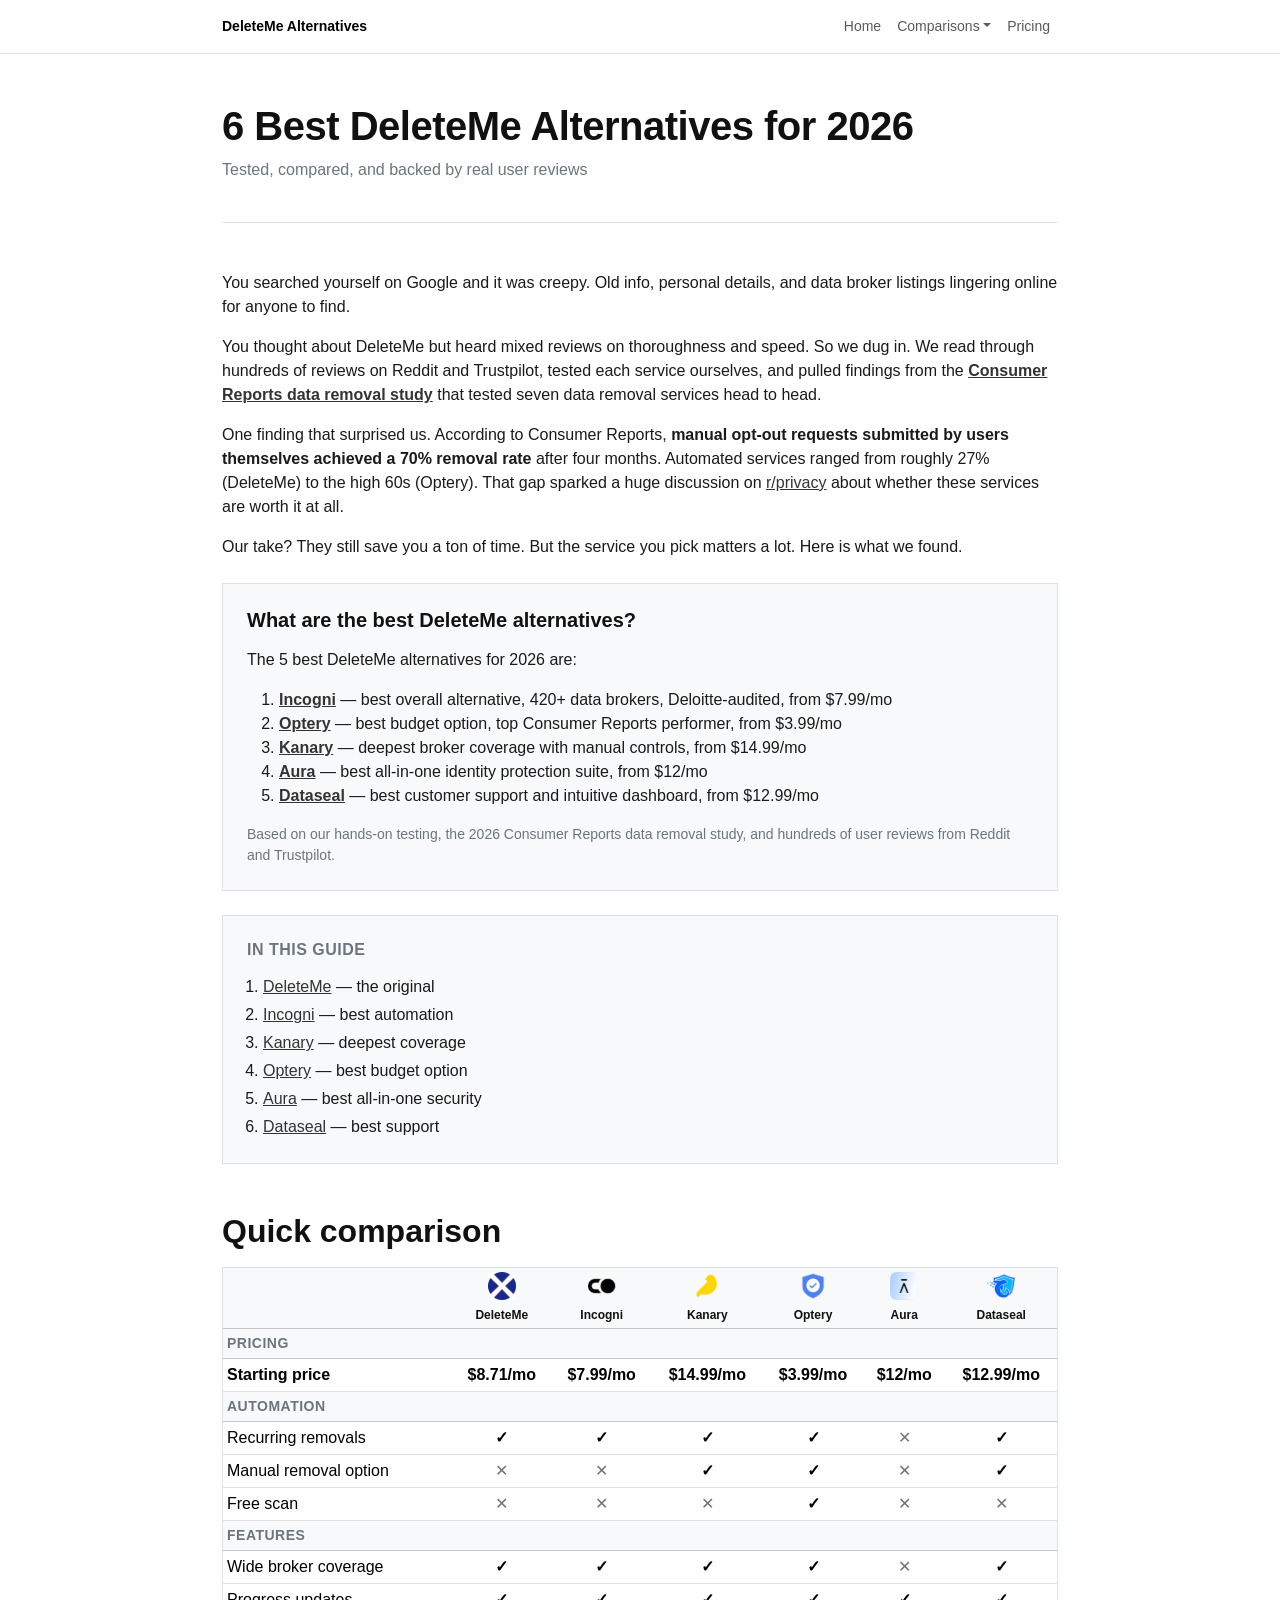
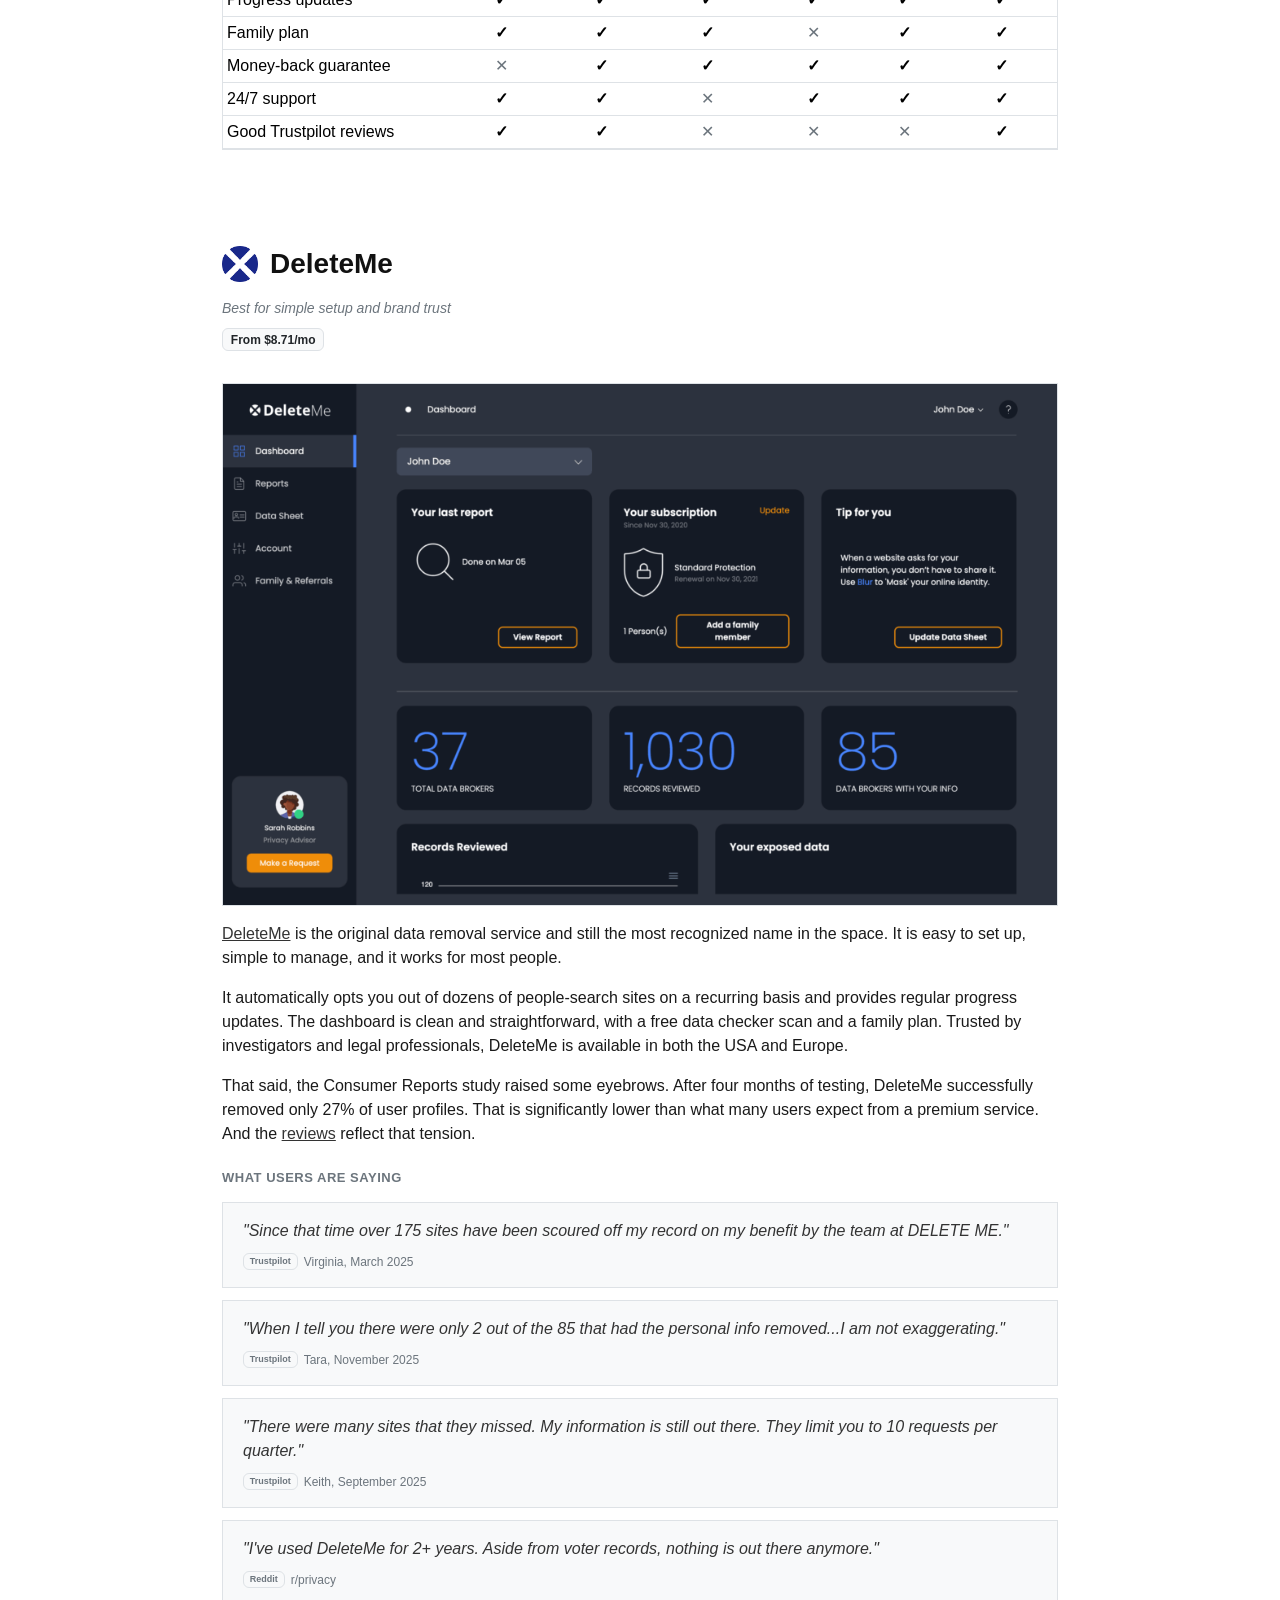
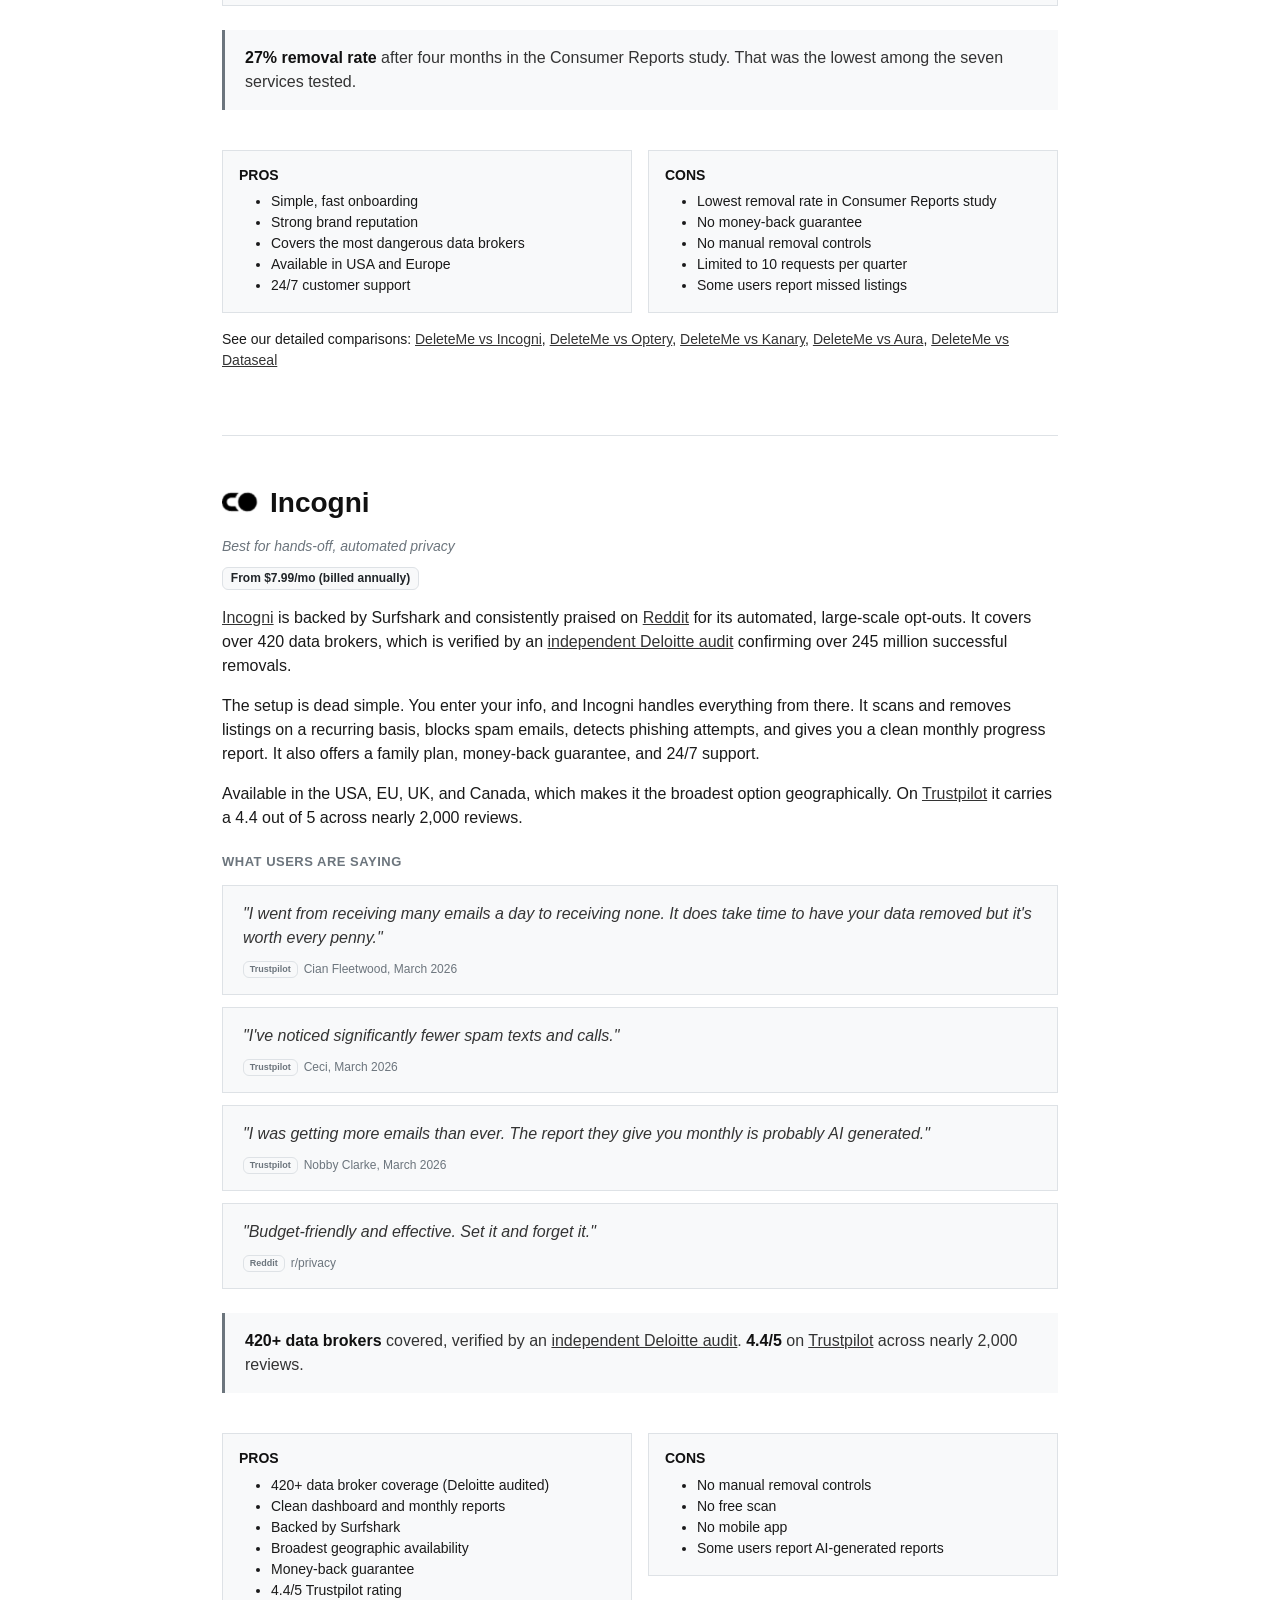
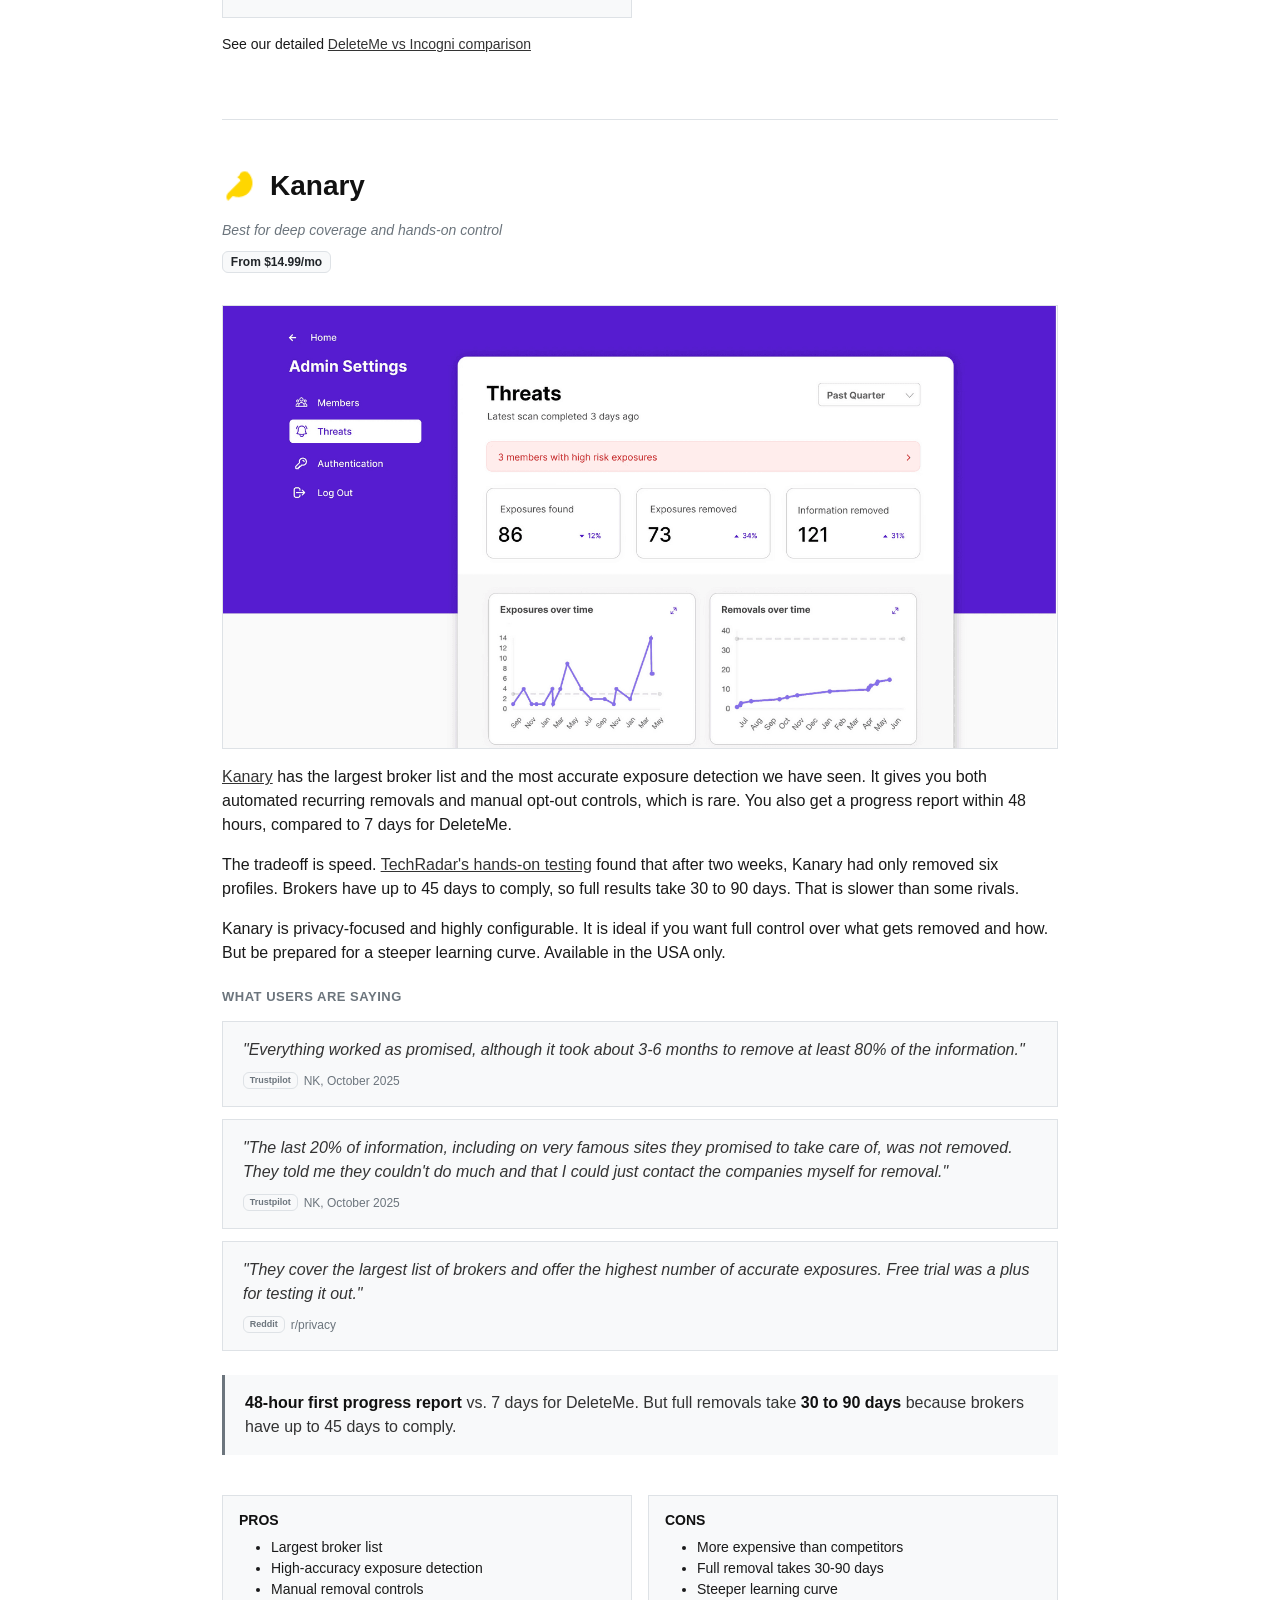
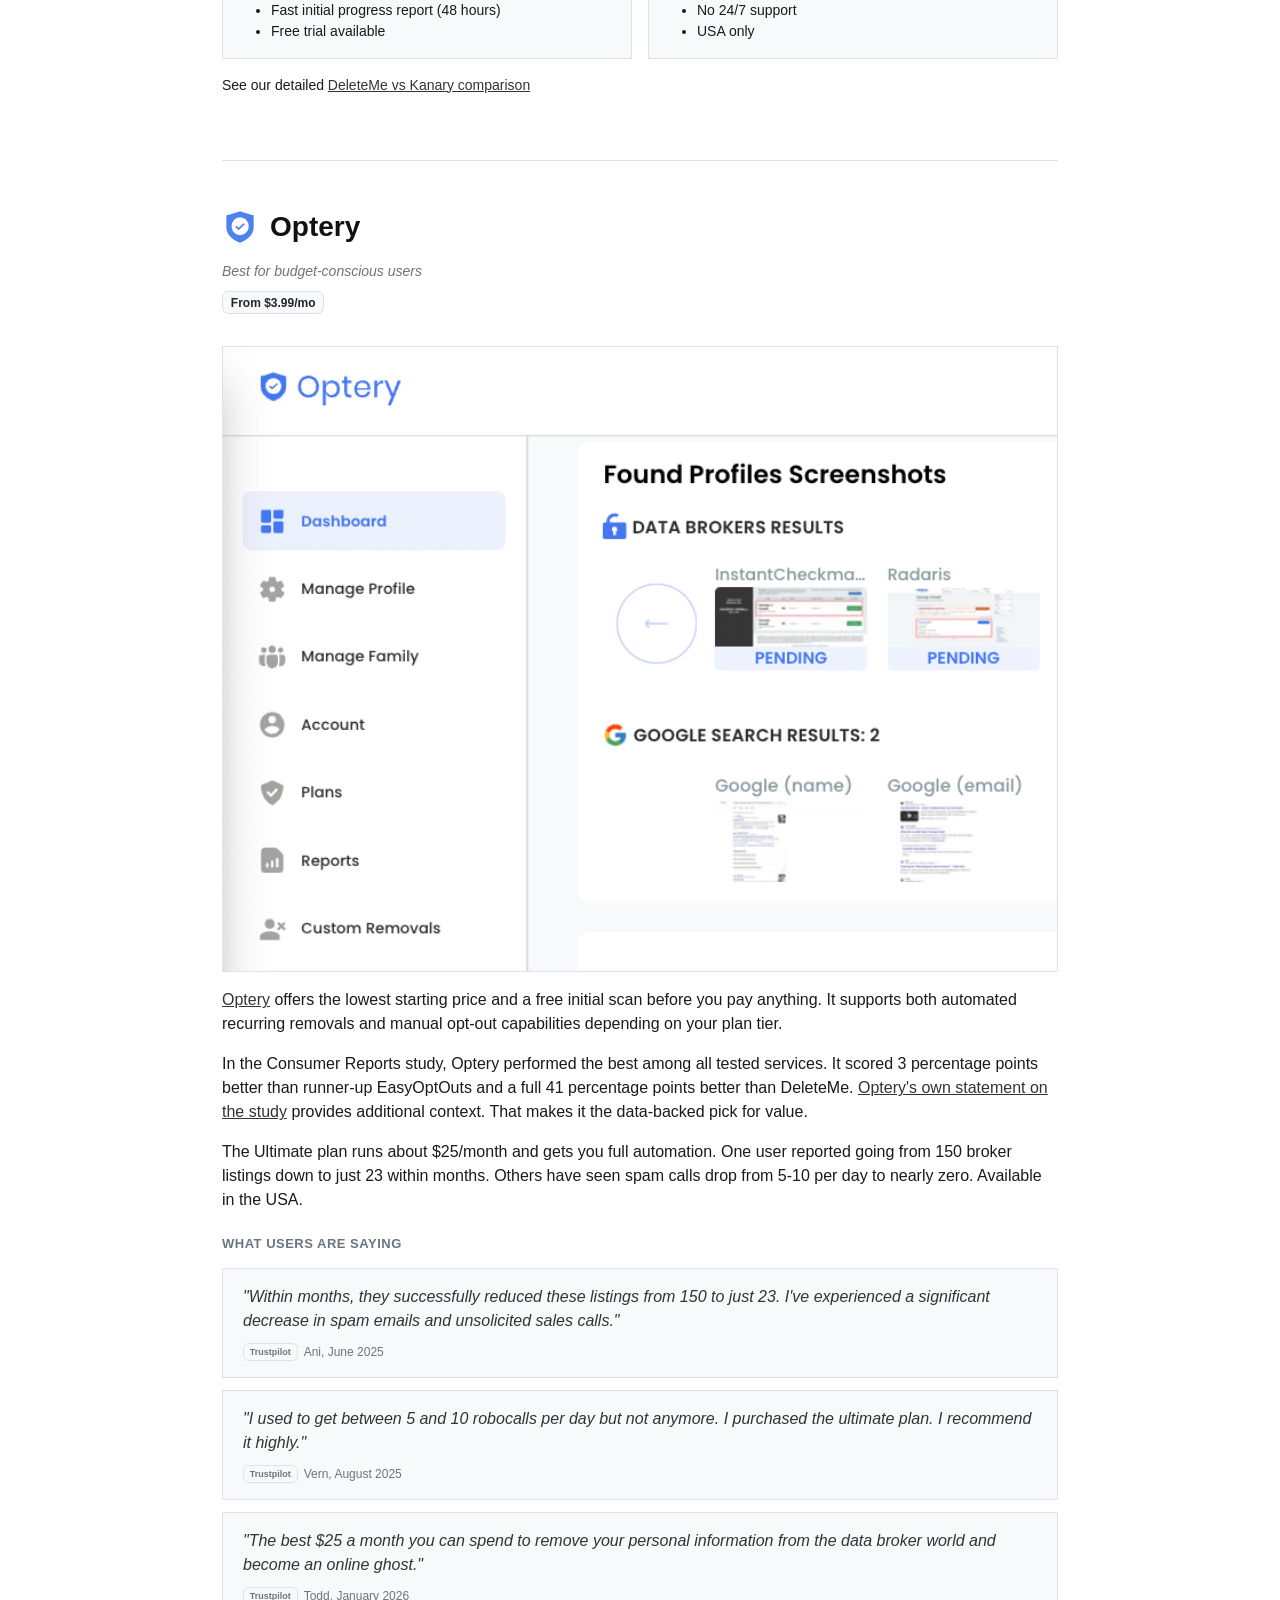
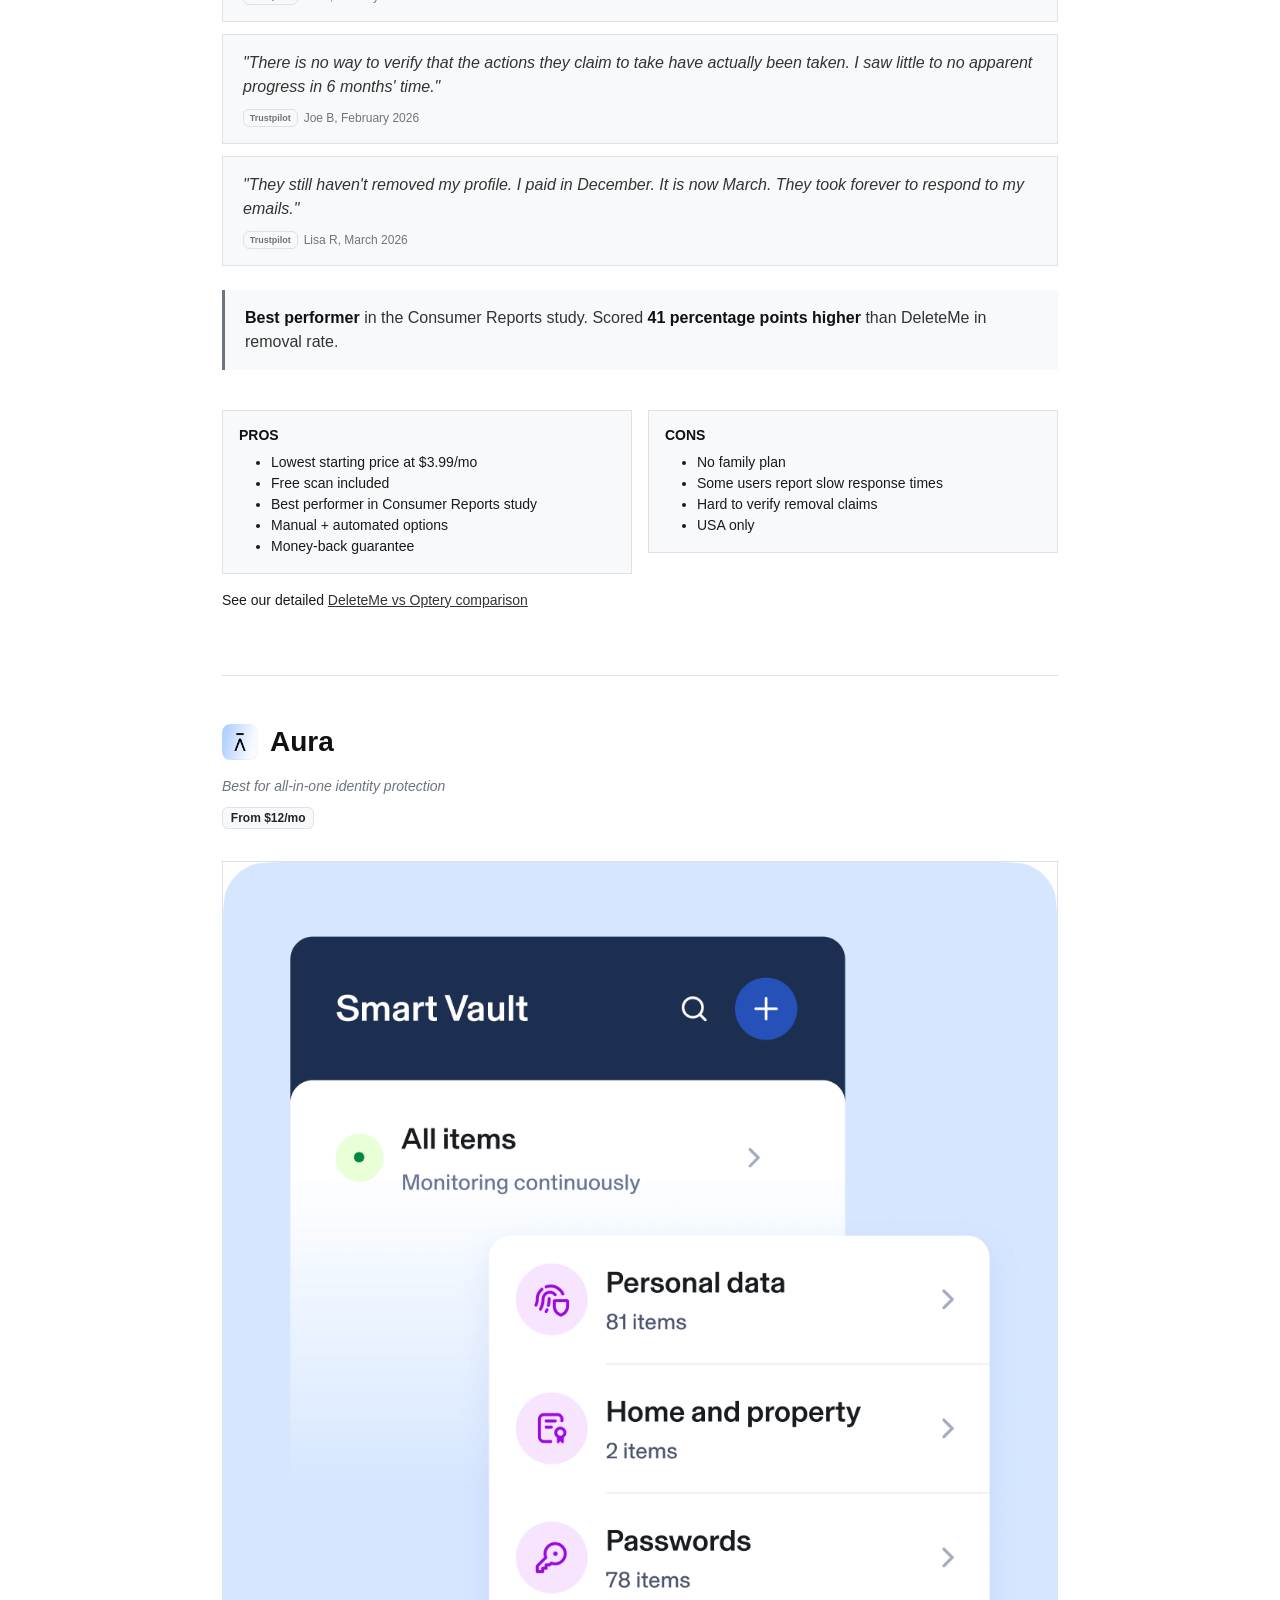
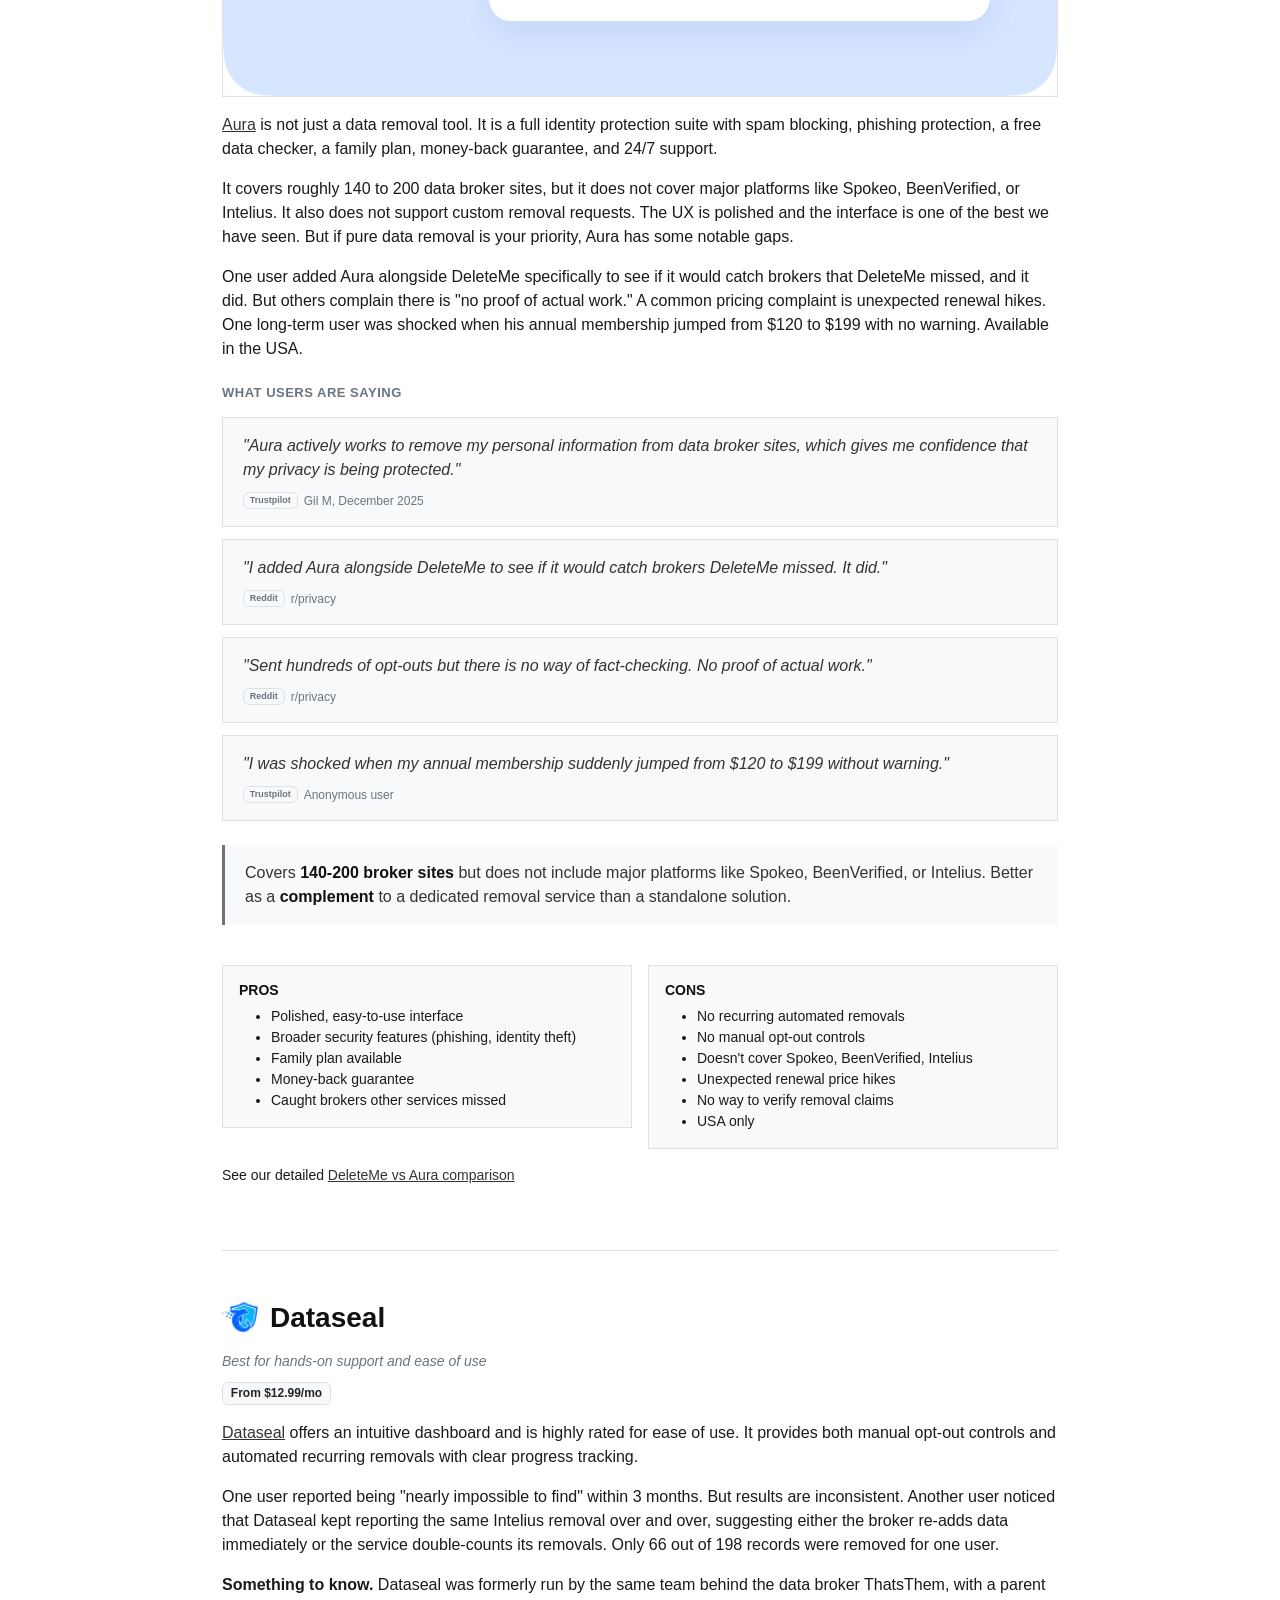
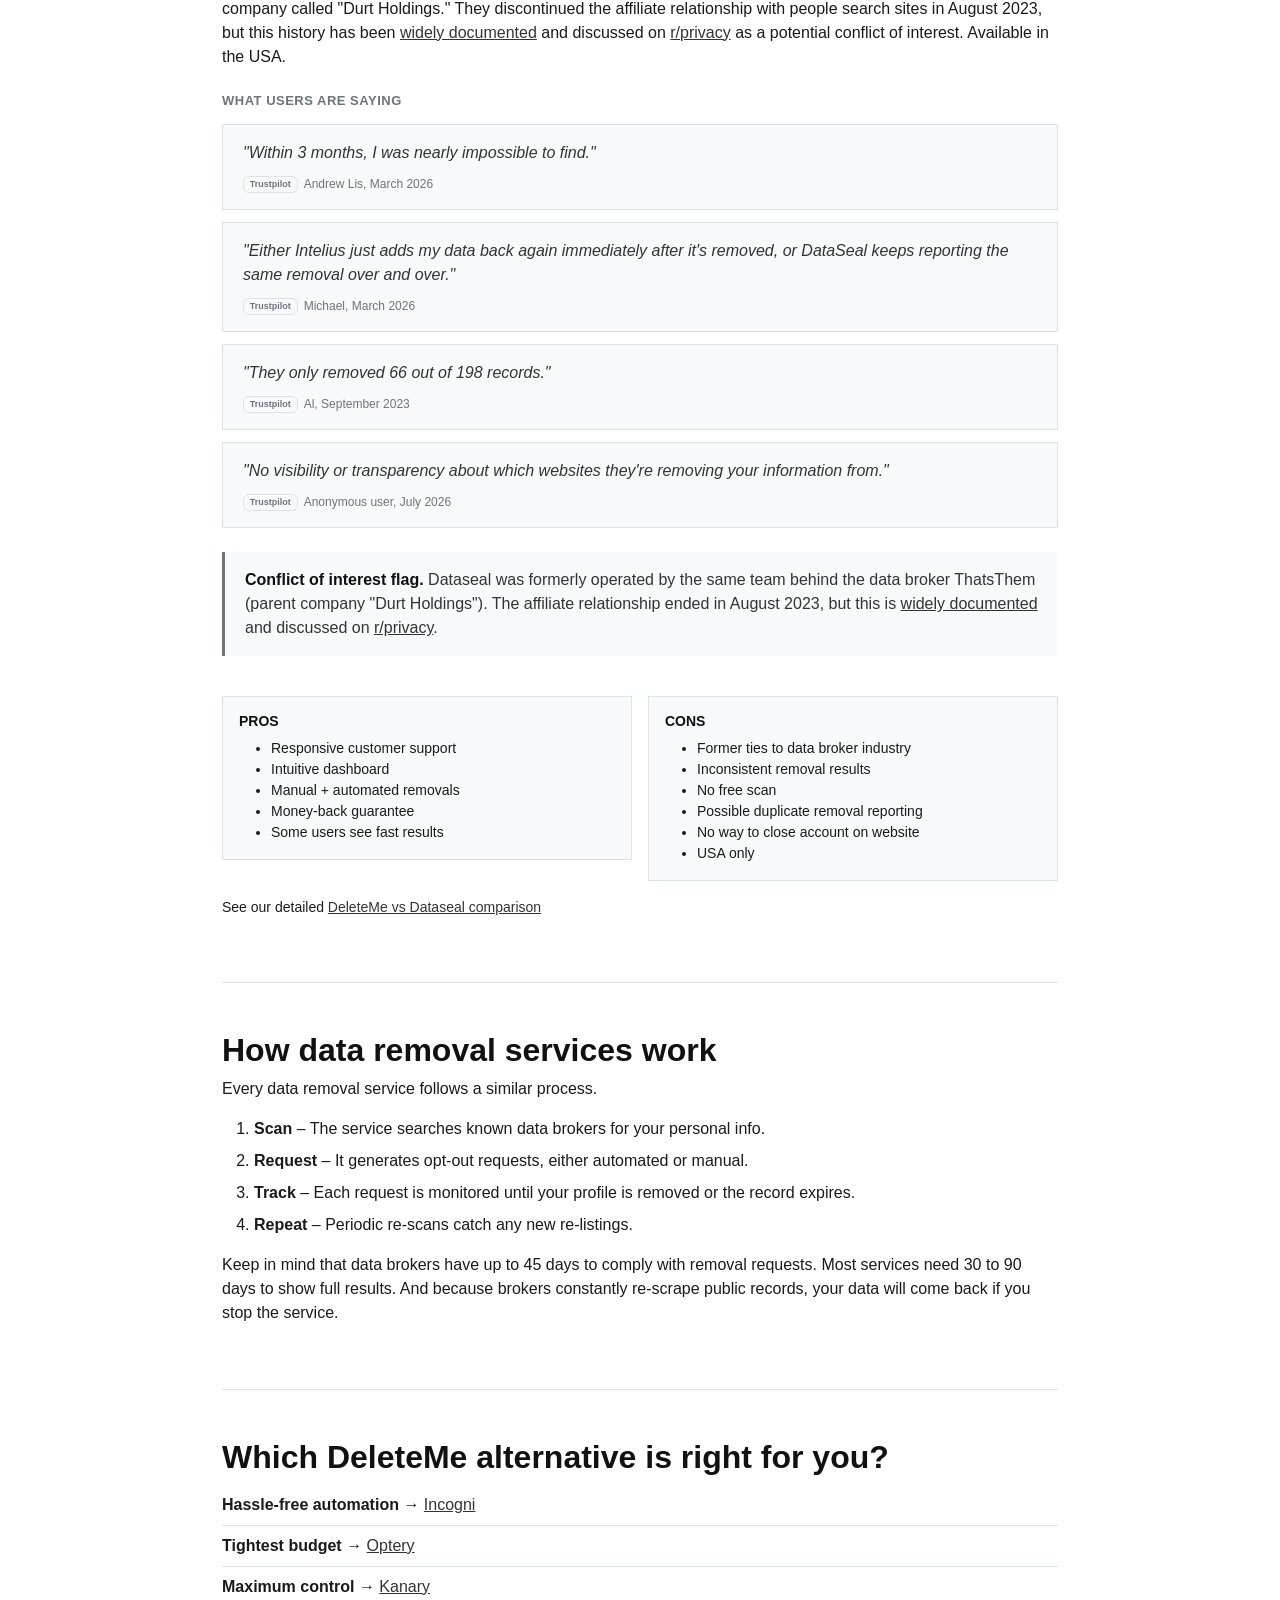
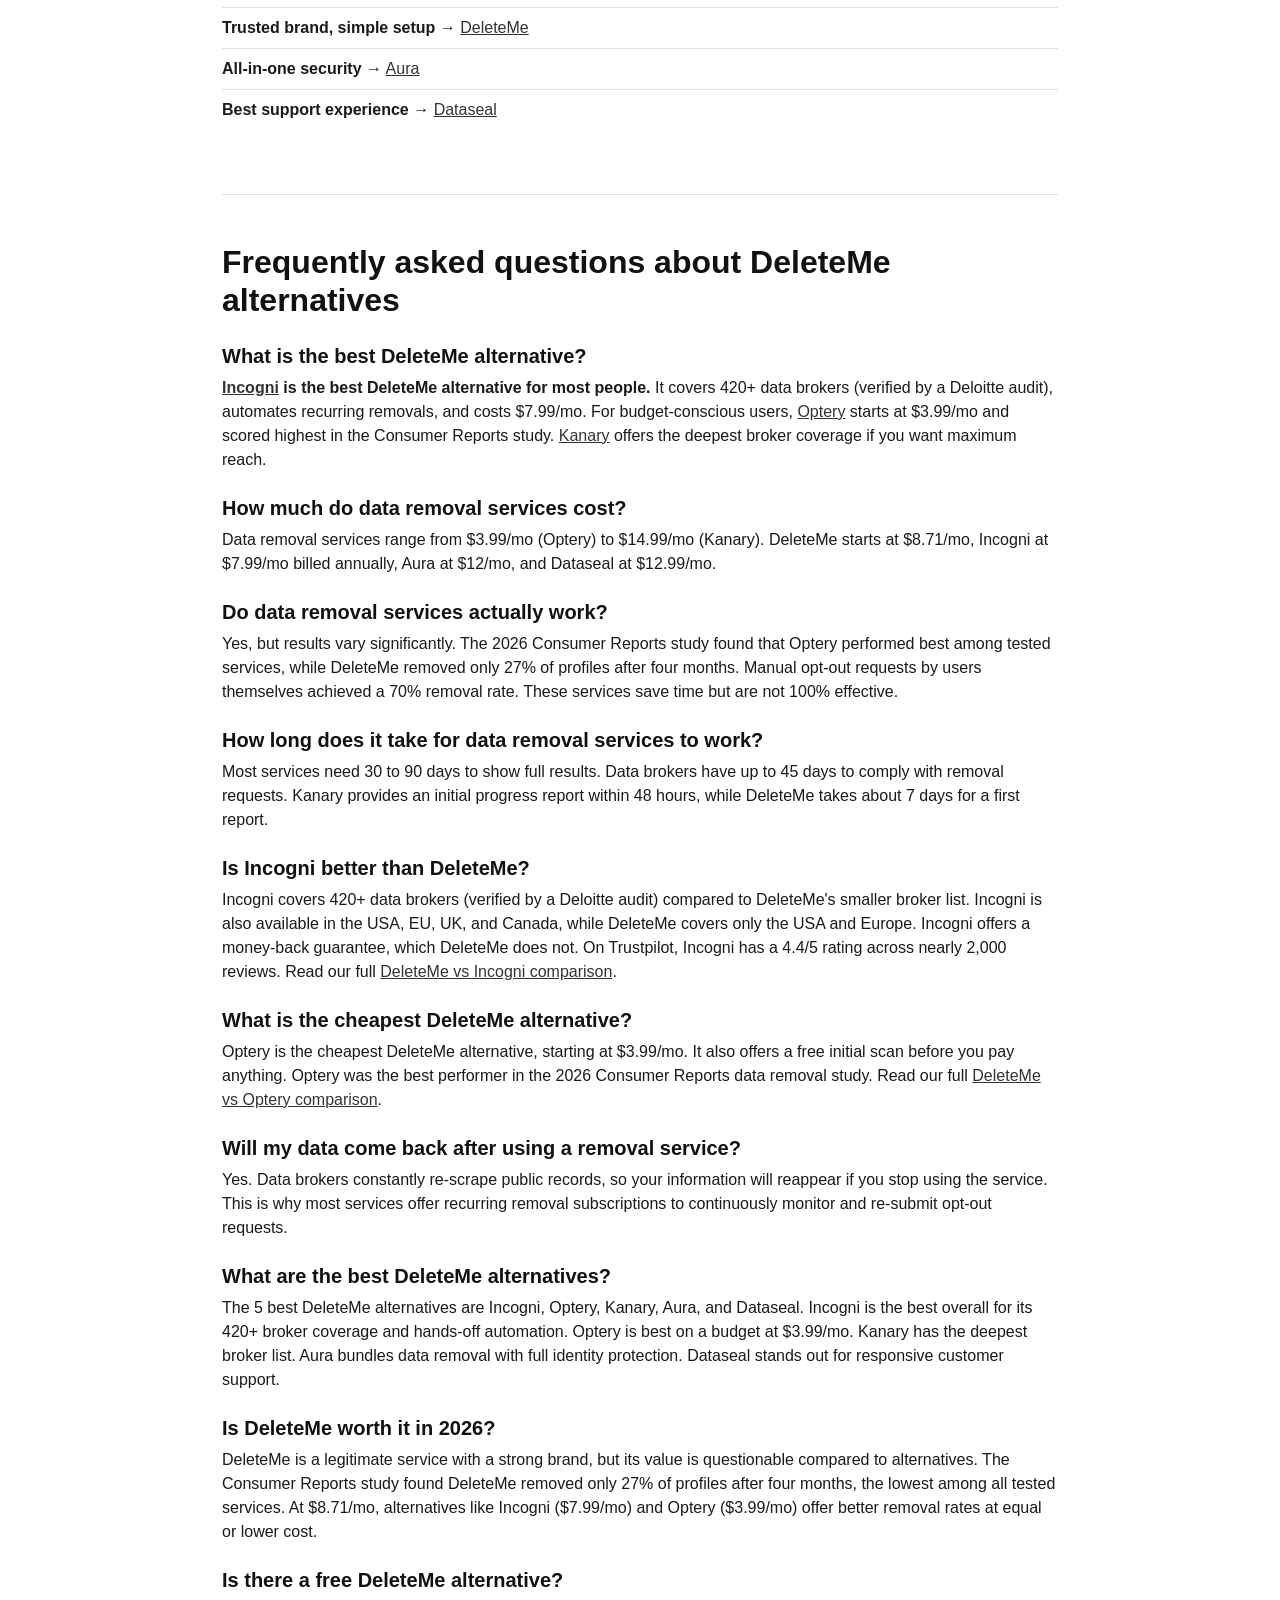
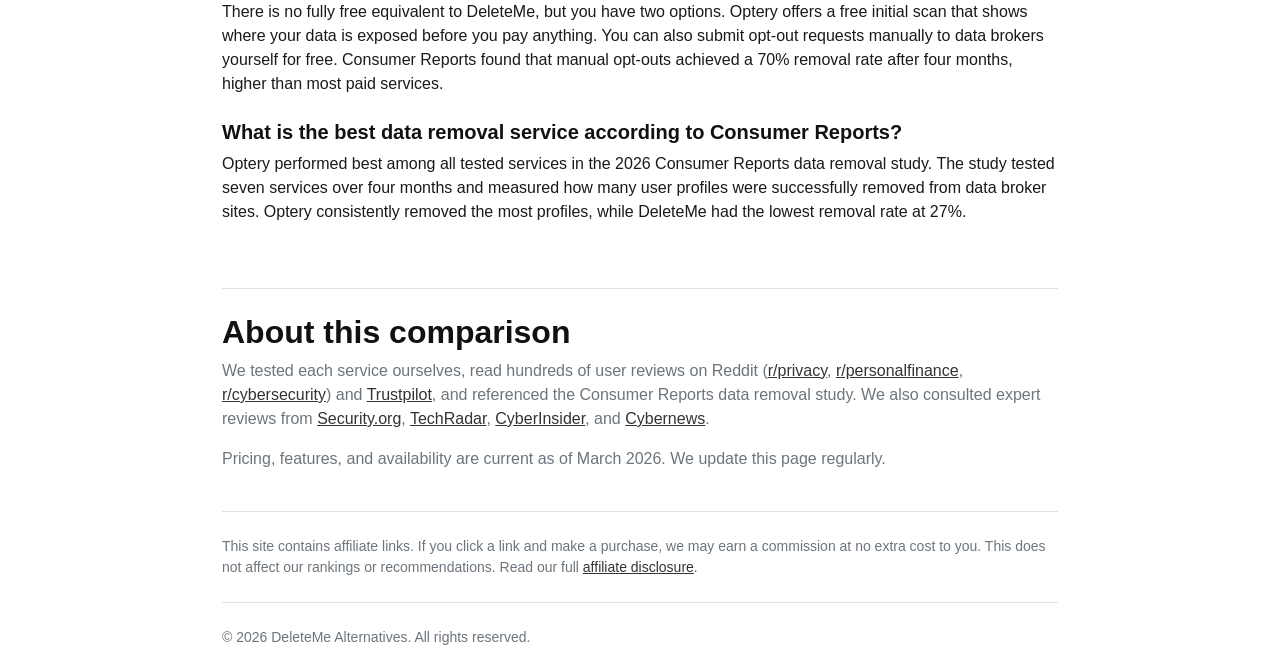
==== commit 2815e421: "Add DeleteMe cost page targeting "deleteme cost" keyword - New deleteme-cost.html with full pricing " ====
--- a/index.html
+++ b/index.html
@@ -68,6 +68,7 @@
               <li><a class="dropdown-item" href="/deleteme-vs-dataseal">DeleteMe vs Dataseal</a></li>
             </ul>
           </li>
+          <li class="nav-item"><a class="nav-link" href="/deleteme-cost">Pricing</a></li>
         </ul>
       </div>
     </div>
